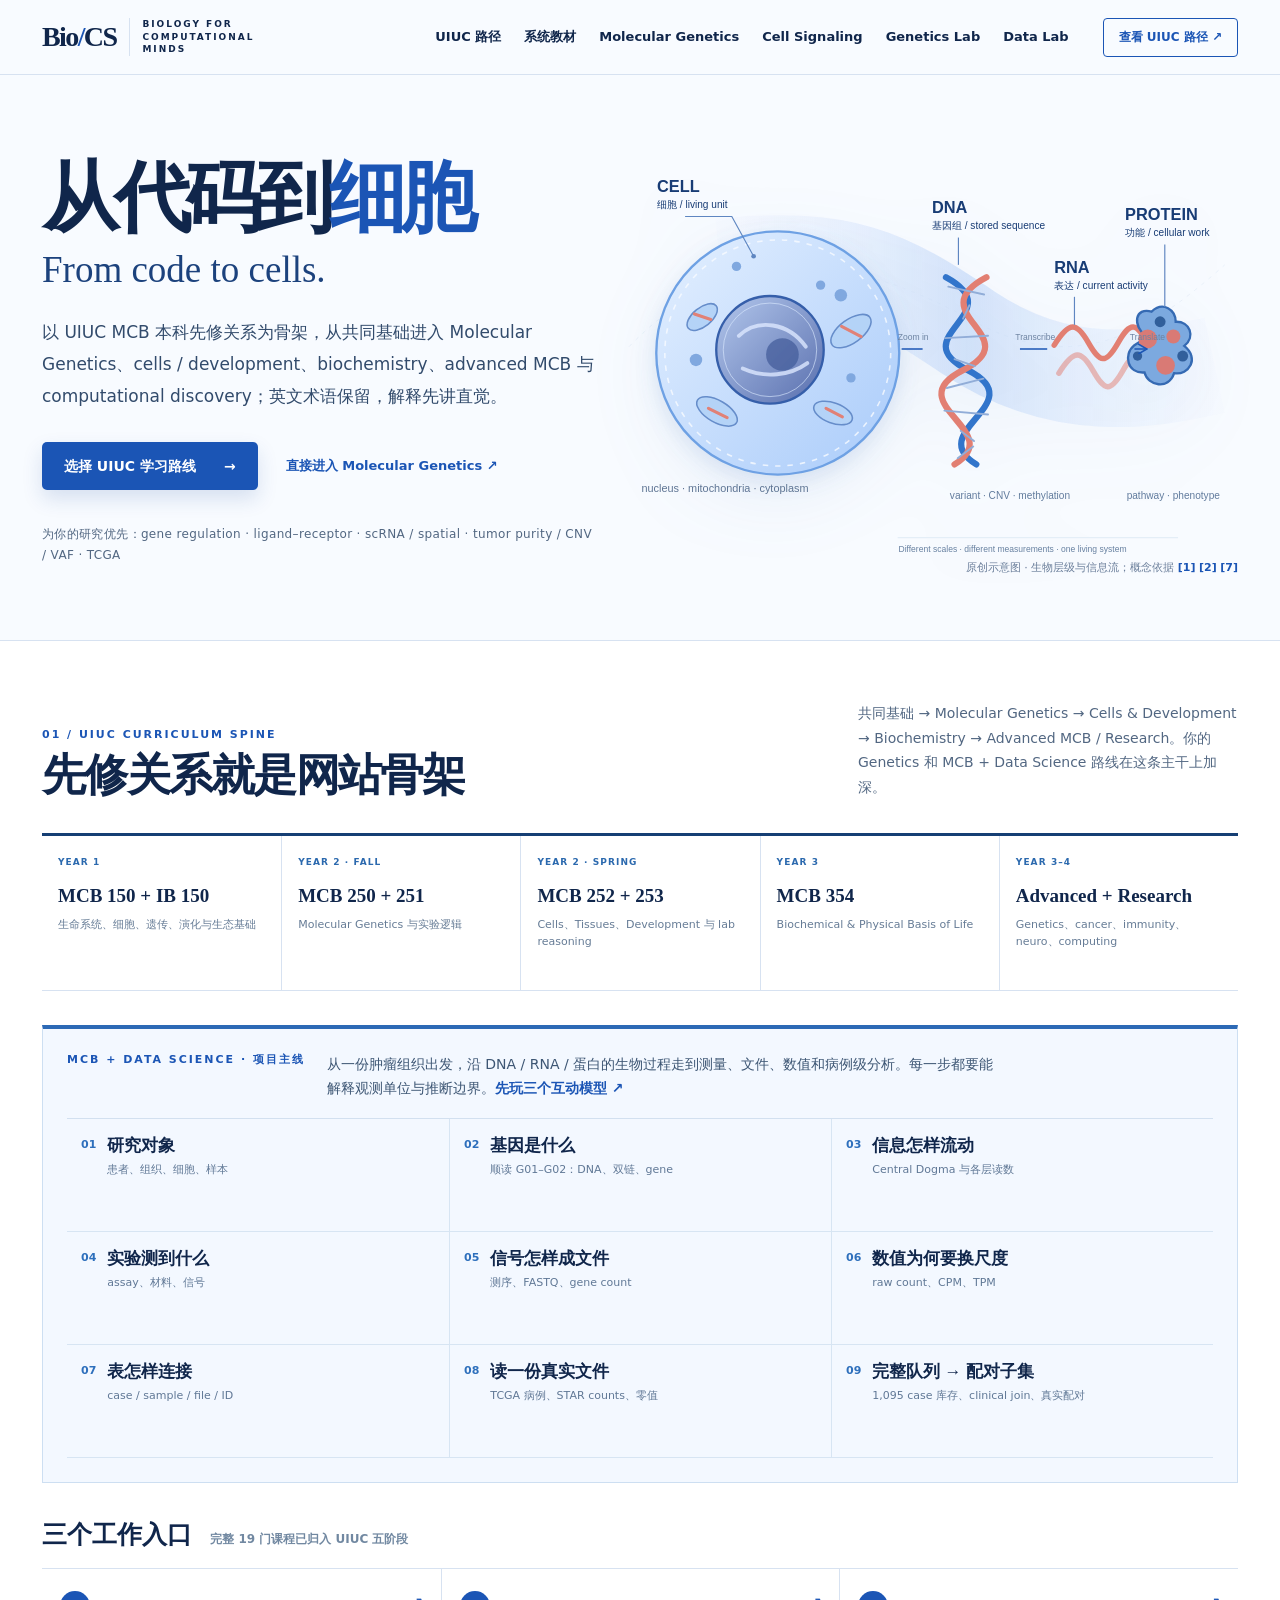
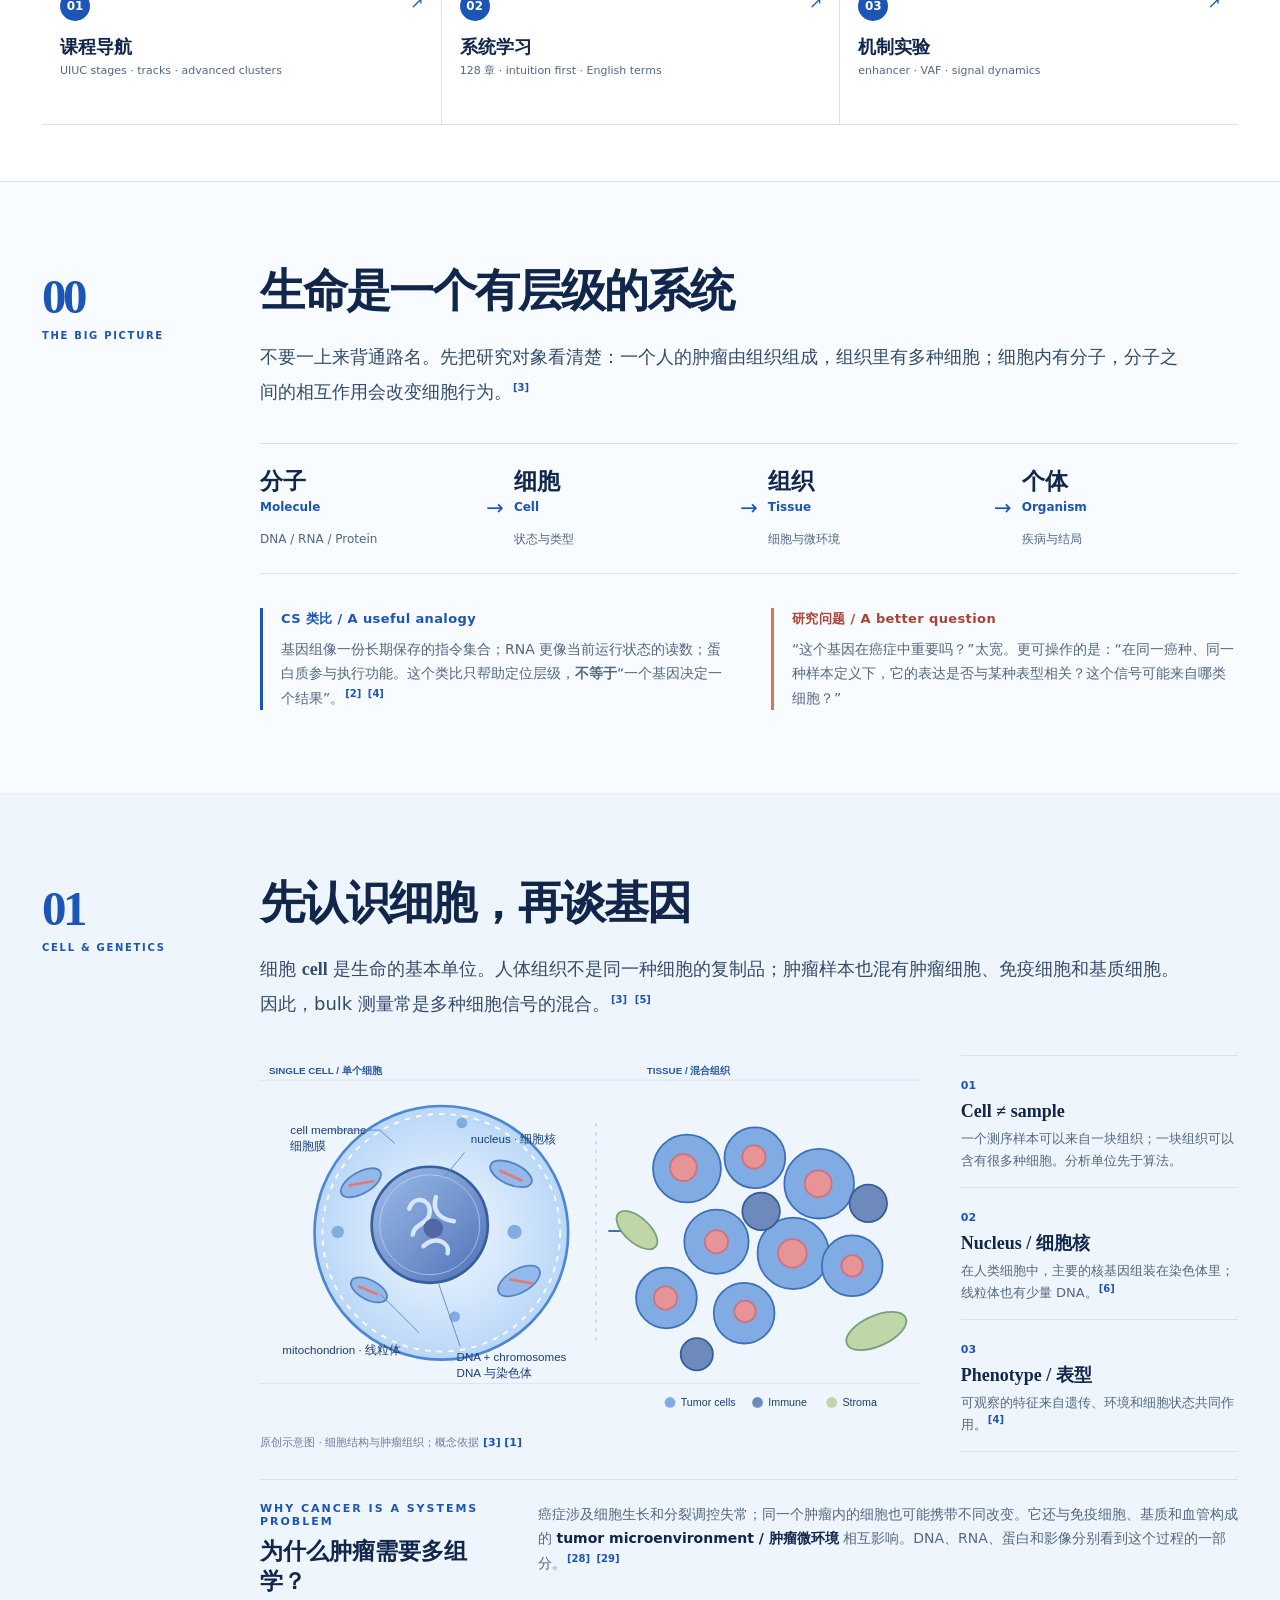
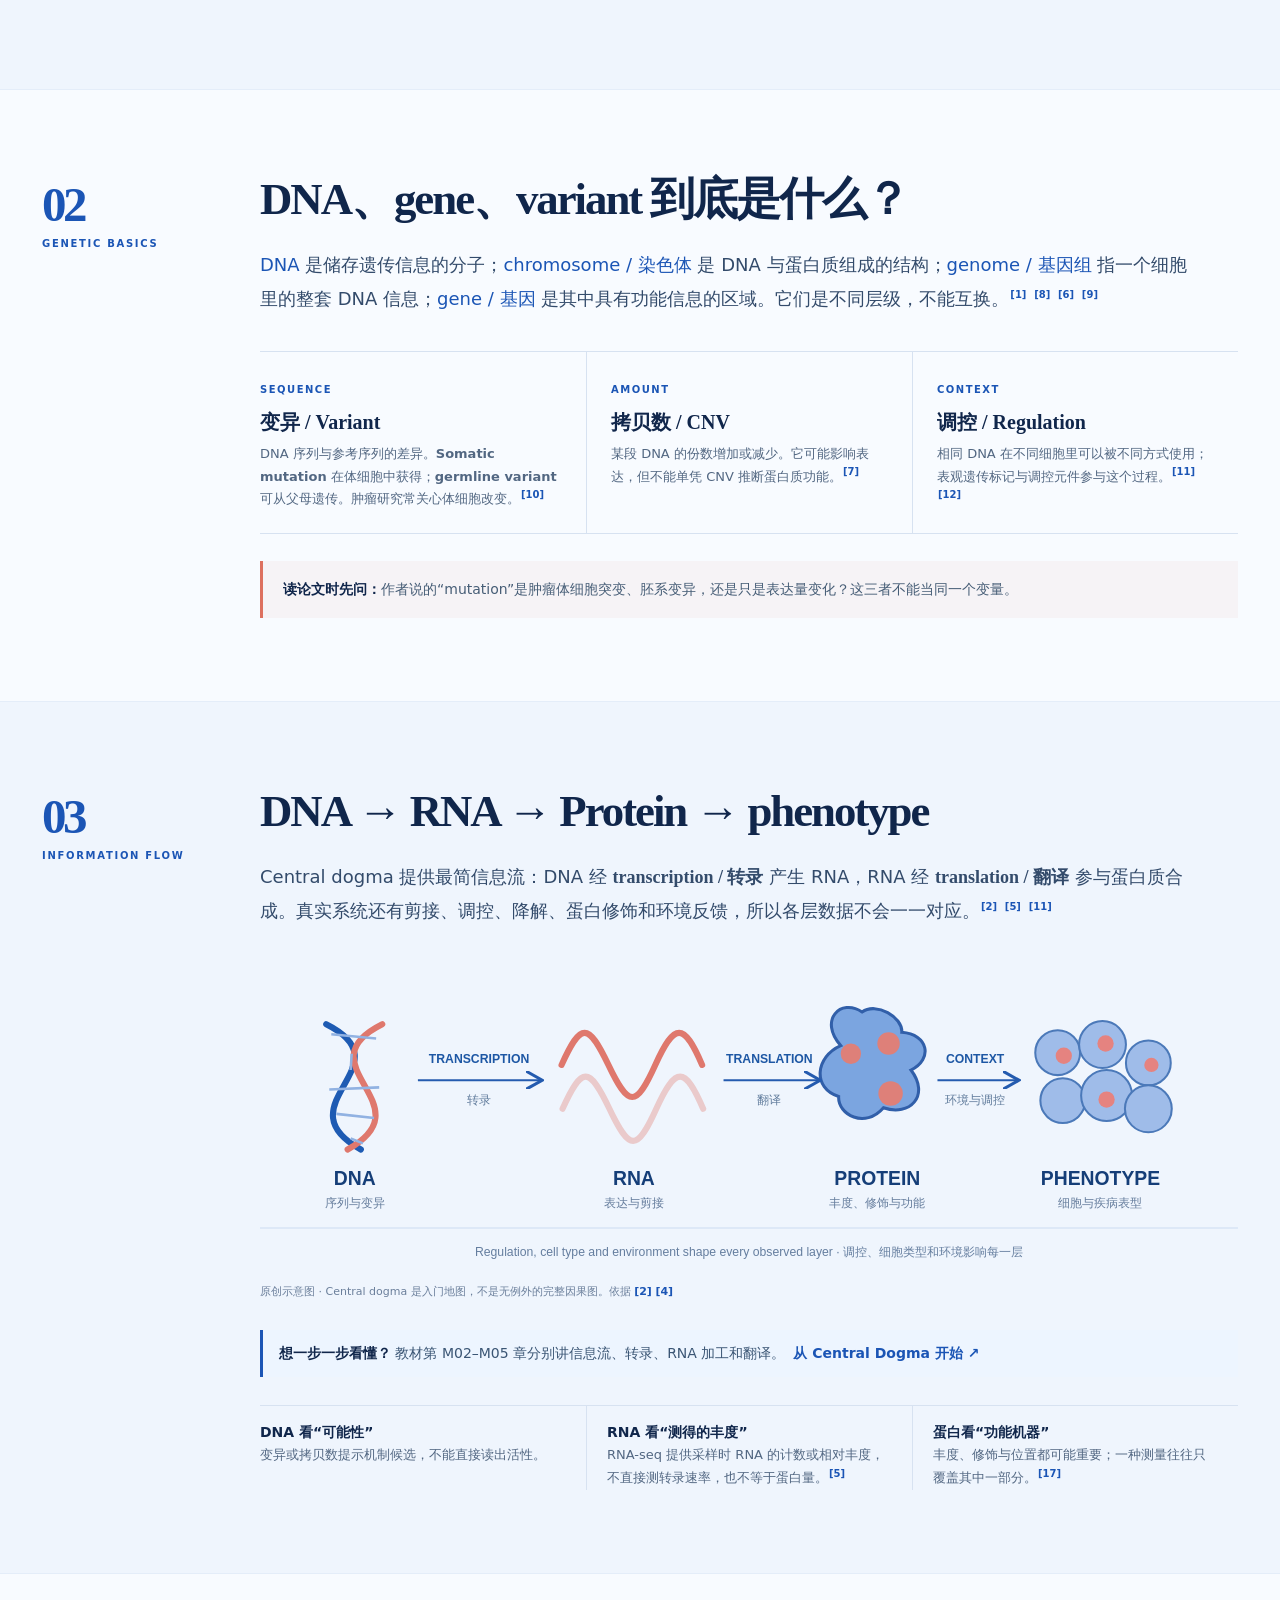
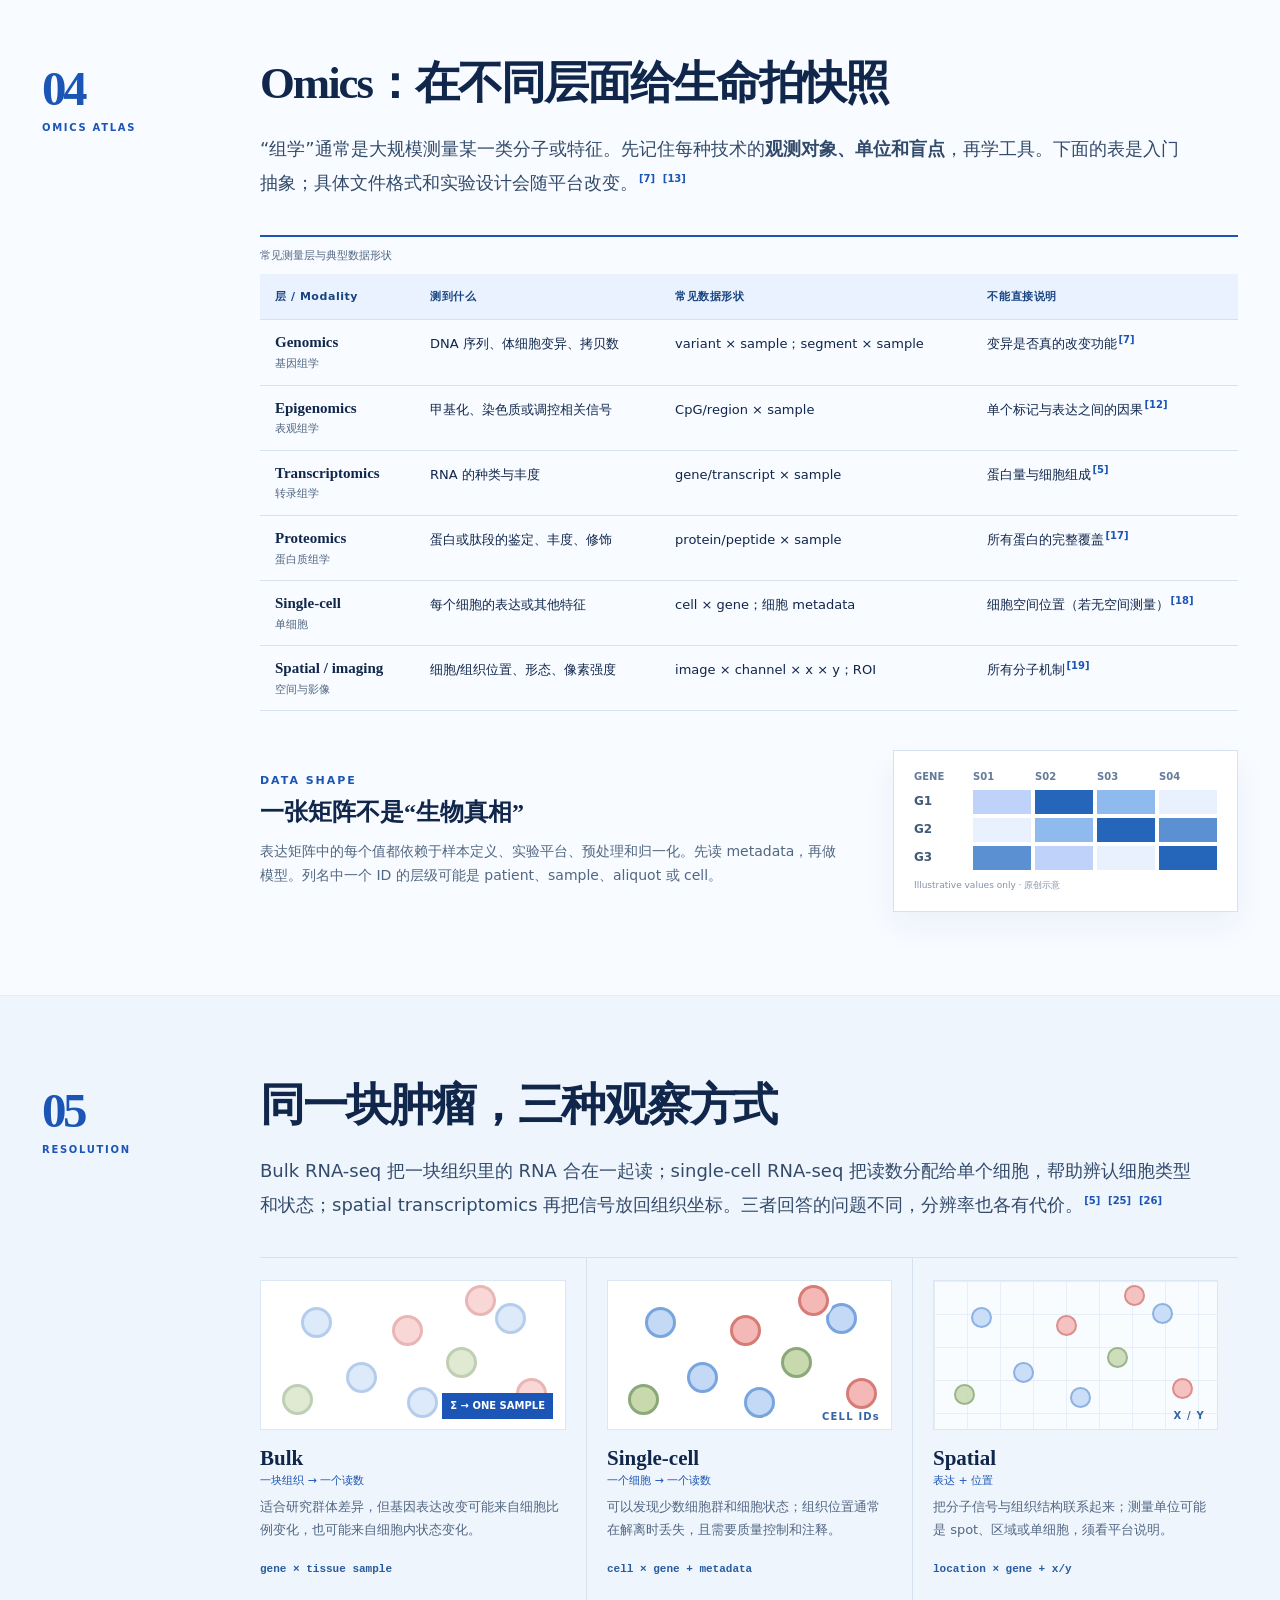
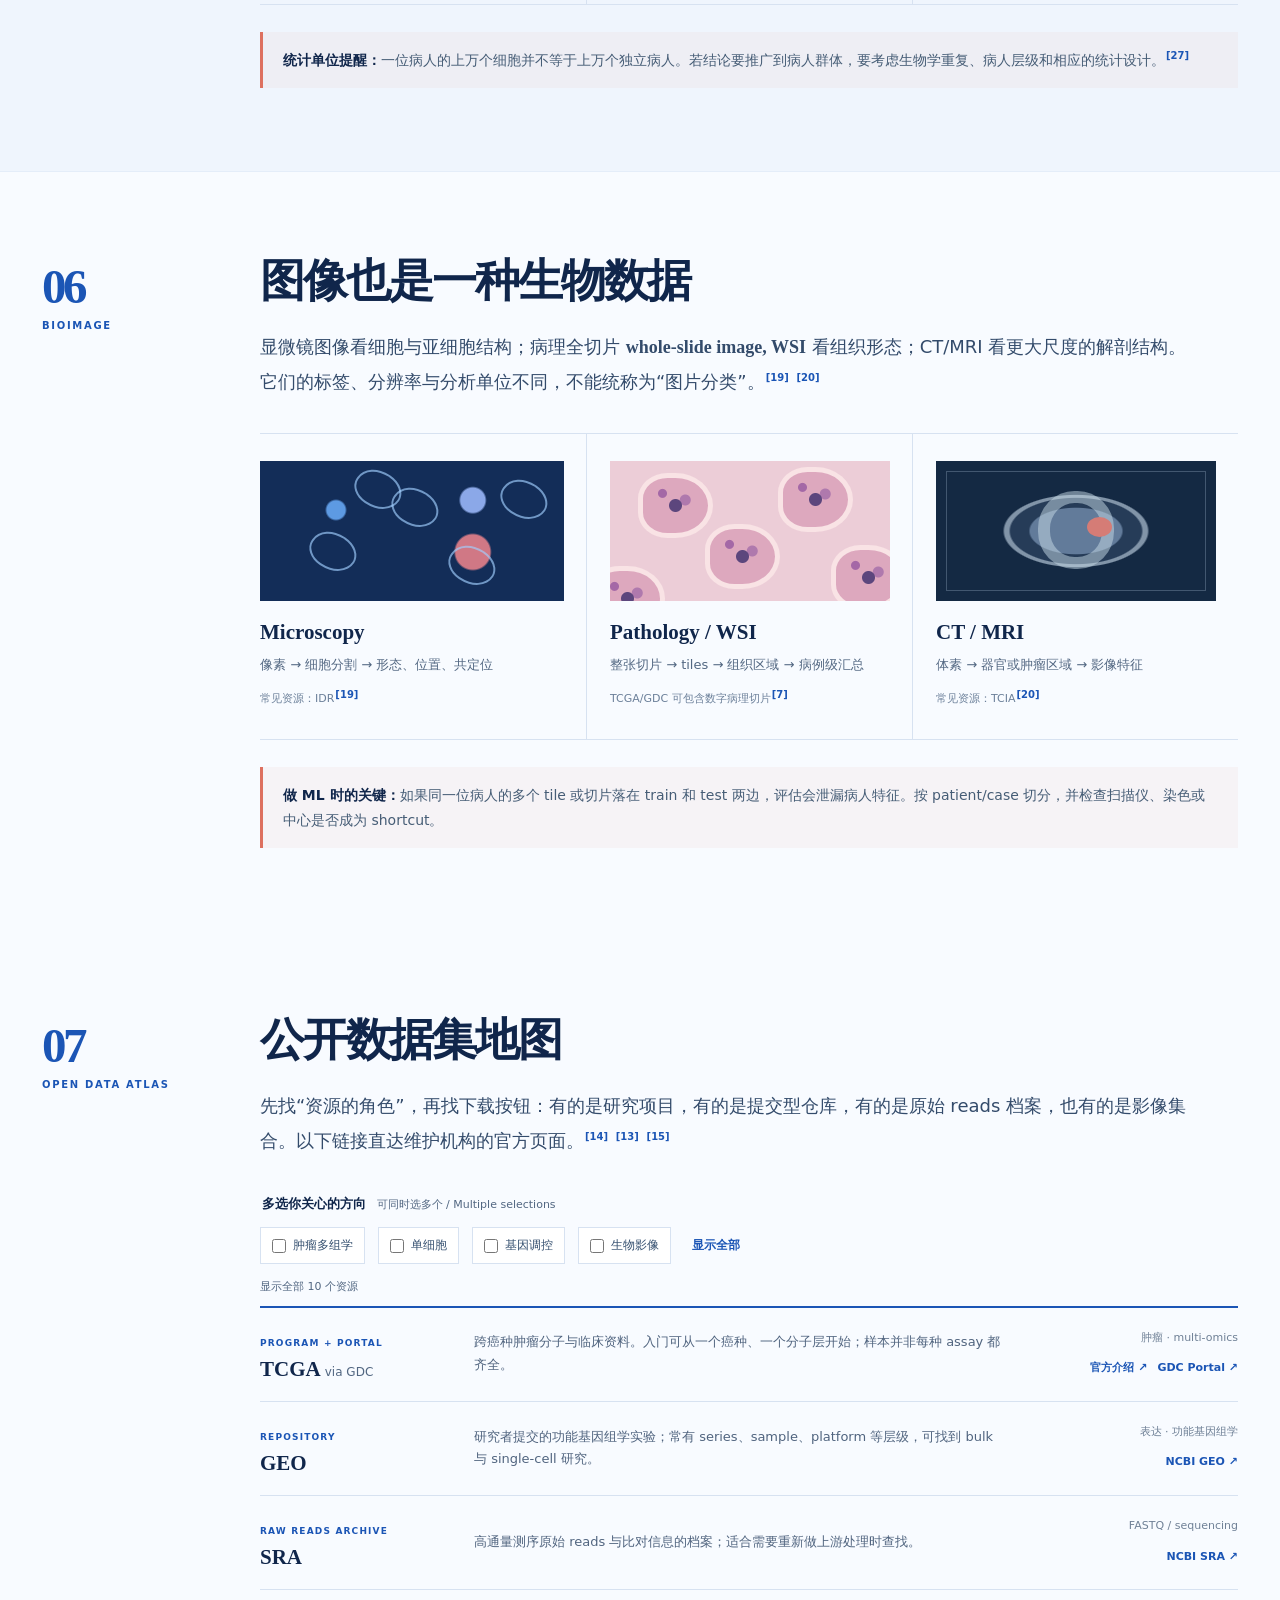
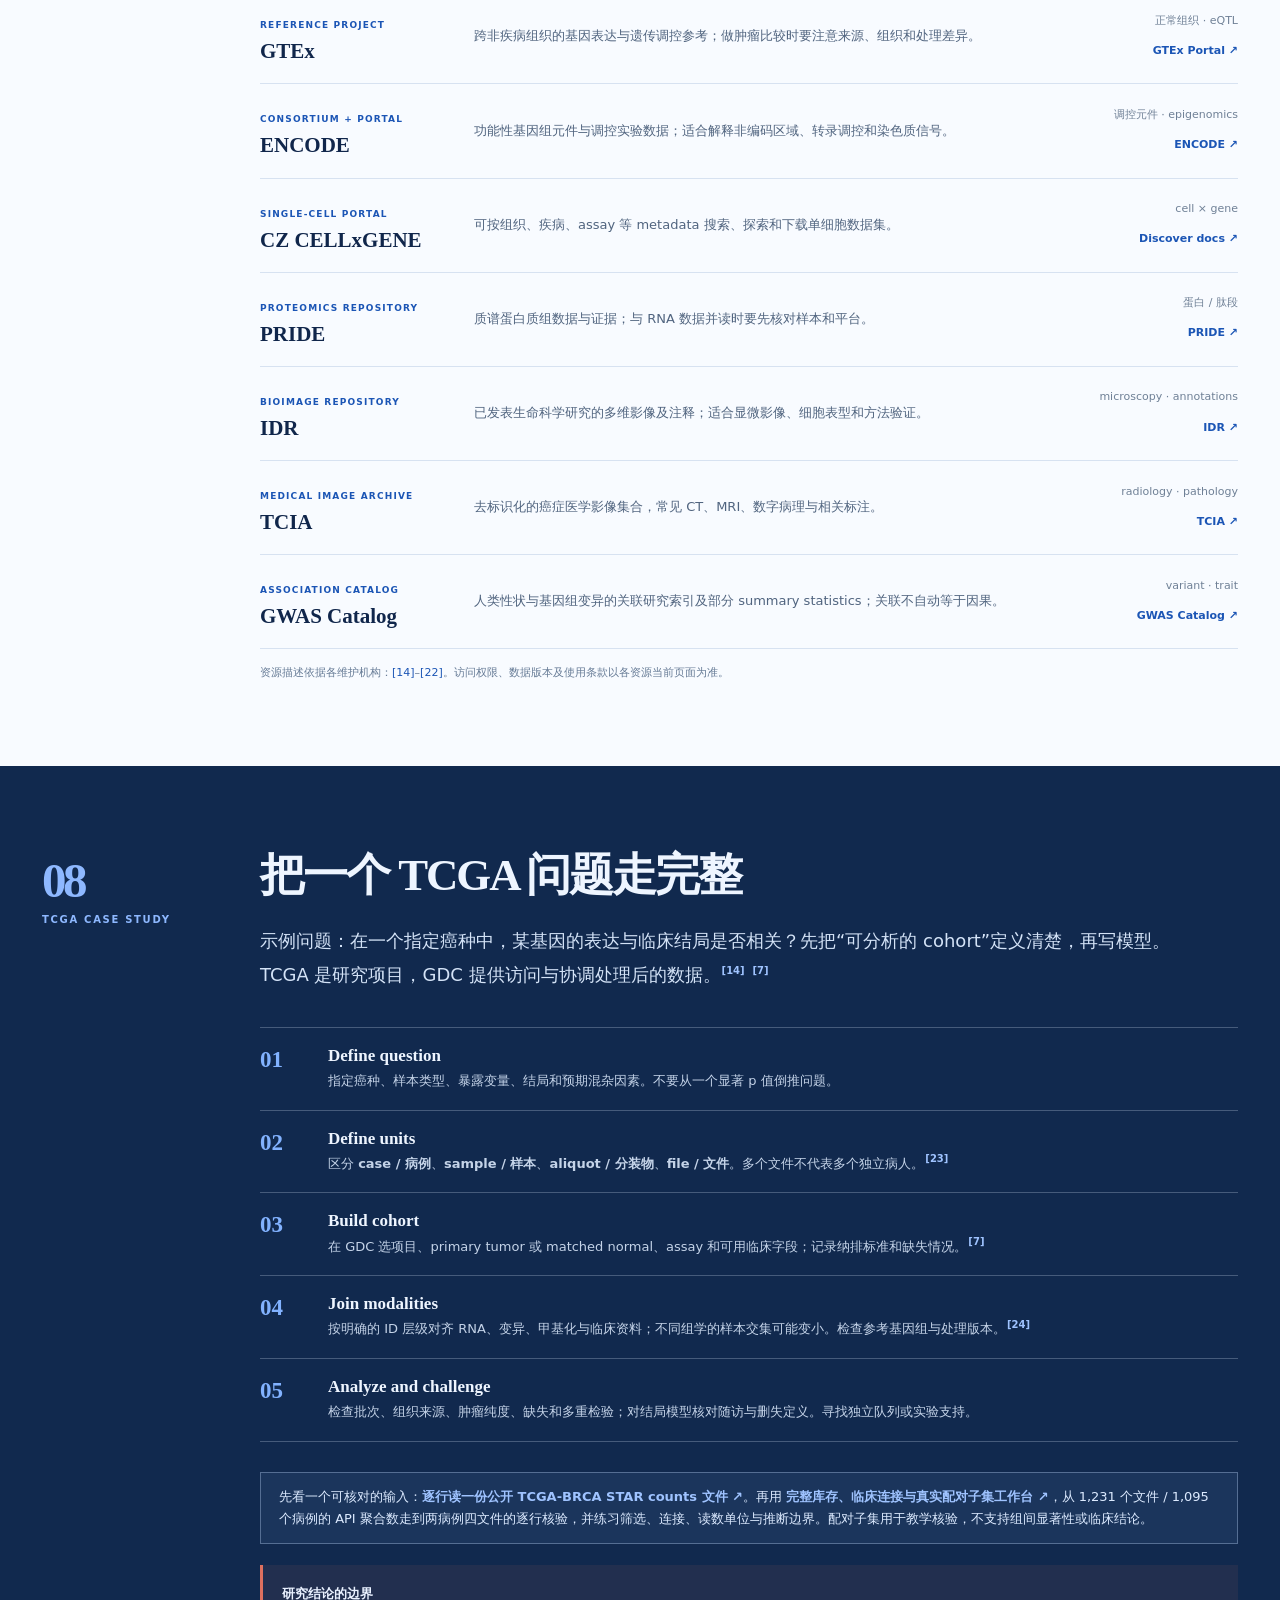
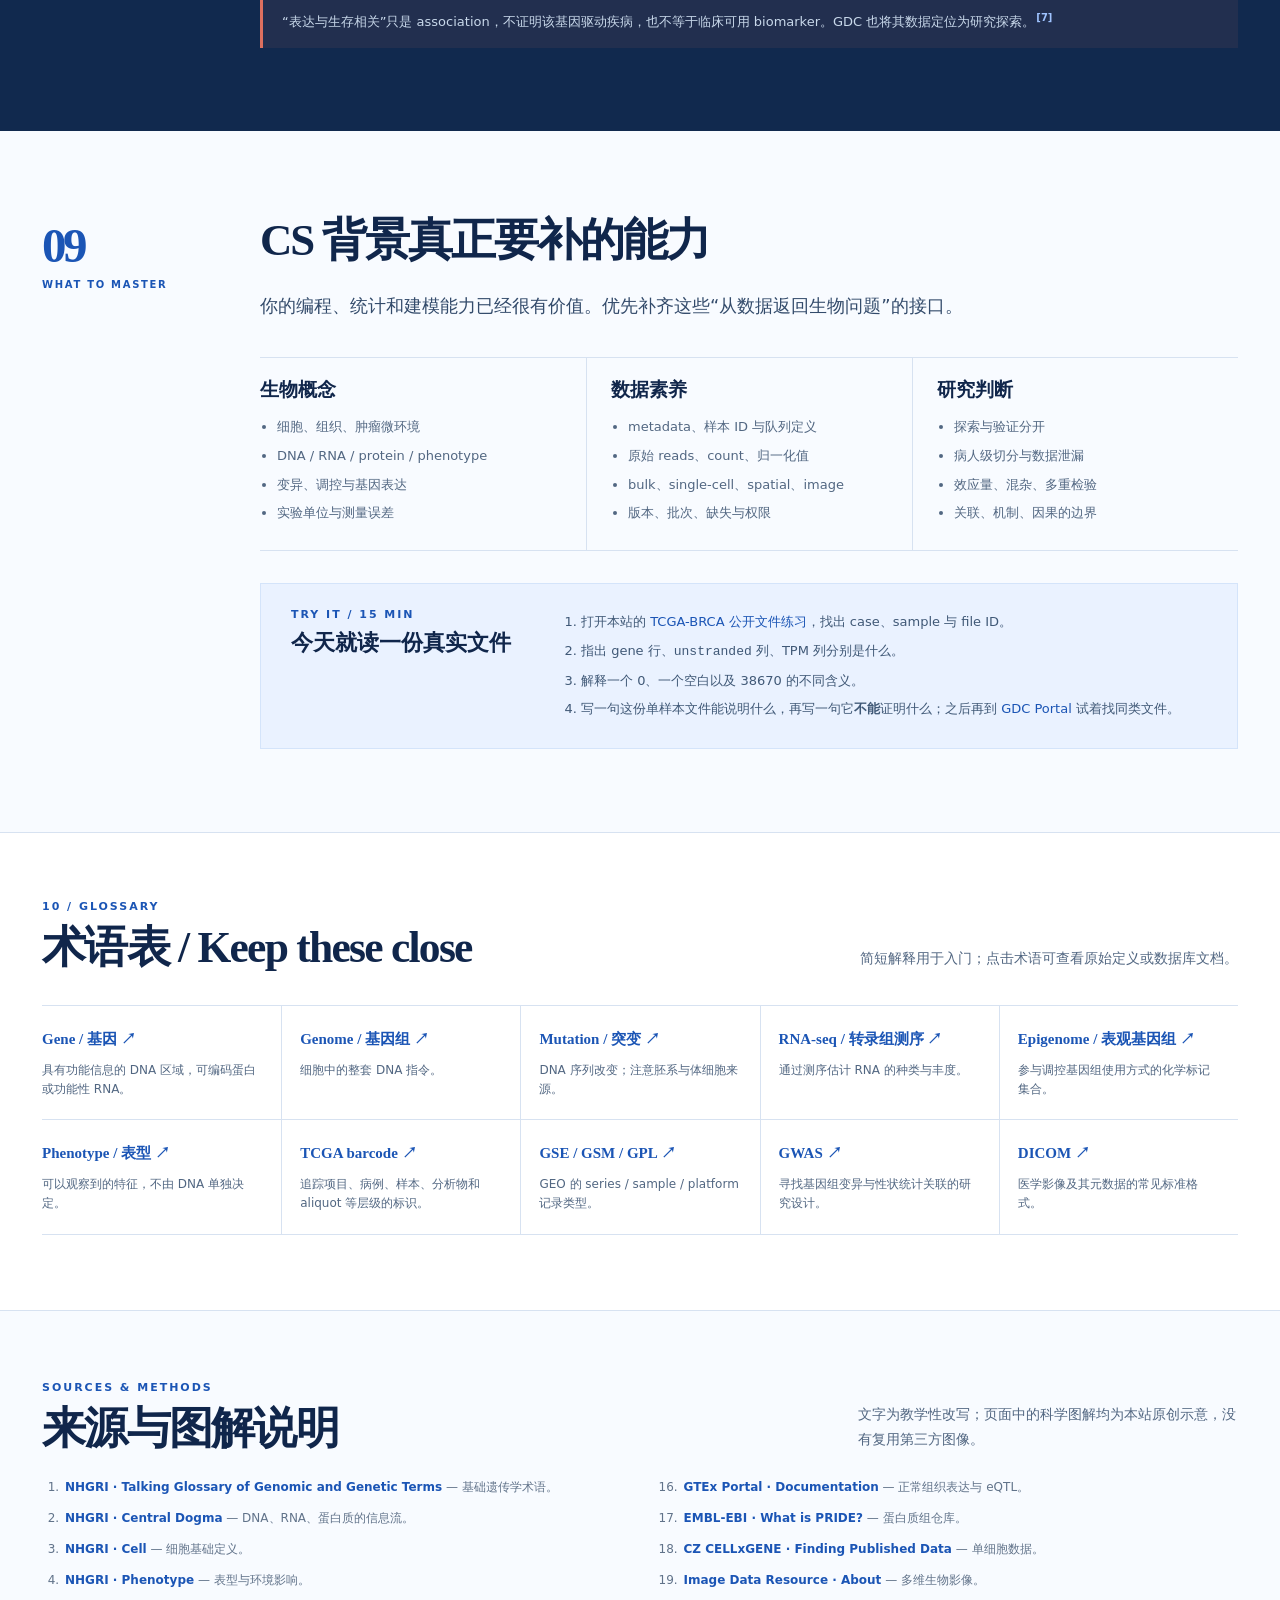
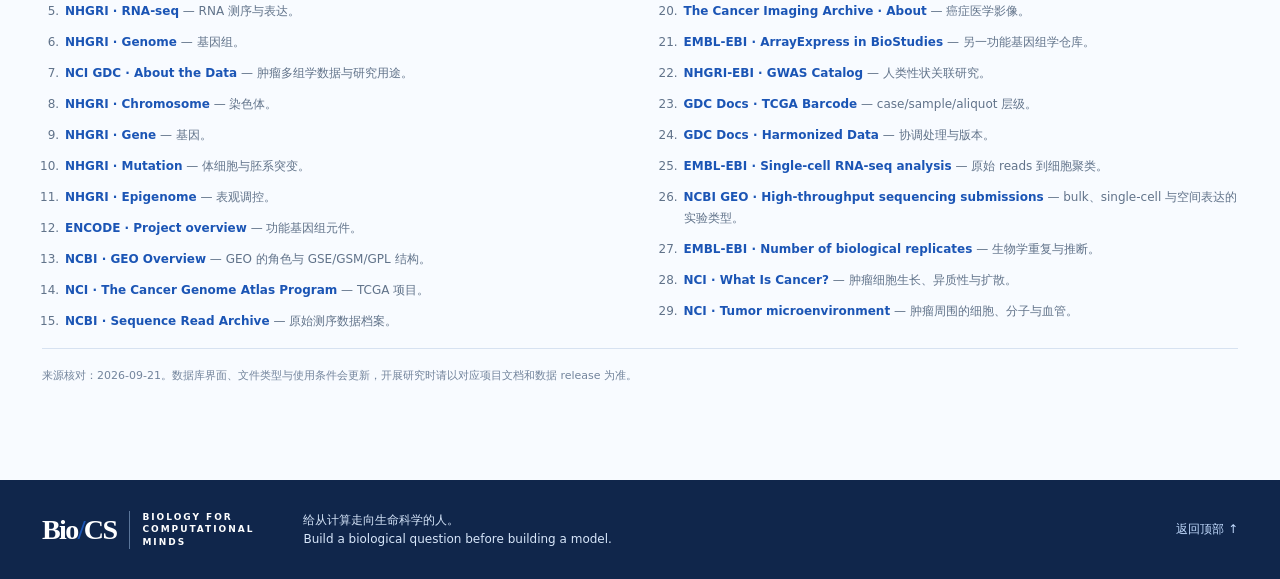
==== index.html @ 0db08fe6 "Rebuild biology curriculum around UIUC MCB" ====
<!doctype html>
<html lang="zh-CN">
<head>
  <meta charset="utf-8">
  <meta name="viewport" content="width=device-width, initial-scale=1">
  <meta name="description" content="按 UIUC MCB 本科先修结构组织的直觉生物学教材：19 门课程、128 章，以 Molecular Genetics、Cell Signaling 与计算项目证据链为主线。">
  <meta name="theme-color" content="#f8fbff">
  <title>Bio/CS · 从代码到细胞</title>
  <link rel="icon" href="assets/favicon.svg" type="image/svg+xml">
  <link rel="stylesheet" href="styles.css">
  <link rel="stylesheet" href="bio-motion.css">
  <script src="textbook-data.js" defer></script>
  <script src="bio-motion-biology.js" defer></script>
  <script src="bio-motion-data.js" defer></script>
  <script src="bio-motion.js" defer></script>
  <script src="script.js" defer></script>
</head>
<body>
  <a class="skip-link" href="#main">跳到正文</a>
  <header class="site-header">
    <div class="header-inner">
      <a class="brand" href="#top" aria-label="Bio/CS 首页"><span>Bio<span class="brand-slash">/</span>CS</span><small>BIOLOGY FOR COMPUTATIONAL MINDS</small></a>
      <button class="menu-toggle" type="button" aria-expanded="false" aria-controls="site-nav" aria-label="打开导航">☰</button>
      <nav class="site-nav" id="site-nav" aria-label="主导航">
        <a href="uiuc-path.html">UIUC 路径</a><a href="textbook.html">系统教材</a><a href="textbook.html#x01">Molecular Genetics</a><a href="textbook.html#l01">Cell Signaling</a><a href="genetics-lab.html">Genetics Lab</a><a href="data-lab.html">Data Lab</a>
      </nav>
      <a class="header-cta" href="uiuc-path.html">查看 UIUC 路径 <span aria-hidden="true">↗</span></a>
    </div>
  </header>

  <main id="main">
    <section class="hero page-shell" id="top" aria-labelledby="hero-title">
      <div class="hero-copy">
        <h1 id="hero-title">从代码到<span>细胞</span></h1>
        <p class="hero-en">From code to cells.</p>
        <p class="hero-lead">以 UIUC MCB 本科先修关系为骨架，从共同基础进入 Molecular Genetics、cells / development、biochemistry、advanced MCB 与 computational discovery；英文术语保留，解释先讲直觉。</p>
        <div class="hero-actions"><a class="button button-primary" href="uiuc-path.html">选择 UIUC 学习路线 <span aria-hidden="true">→</span></a><a class="text-link" href="textbook.html#x01">直接进入 Molecular Genetics ↗</a></div>
        <p class="hero-note">为你的研究优先：gene regulation · ligand–receptor · scRNA / spatial · tumor purity / CNV / VAF · TCGA</p>
      </div>
      <figure class="hero-figure">
        <img src="assets/life-map.svg" alt="原创示意图：细胞中的 DNA 经 RNA、蛋白质及环境共同影响表型；旁侧标出肿瘤多组学可观测的层次" width="800" height="540">
        <figcaption>原创示意图 · 生物层级与信息流；概念依据 <a href="#ref-nhgri">[1]</a> <a href="#ref-dogma">[2]</a> <a href="#ref-gdc">[7]</a></figcaption>
      </figure>
    </section>

    <section class="path-section" id="path" aria-labelledby="path-title">
      <div class="page-shell">
        <div class="section-heading"><div><span class="section-index">01 / UIUC CURRICULUM SPINE</span><h2 id="path-title">先修关系就是网站骨架</h2></div><p>共同基础 → Molecular Genetics → Cells & Development → Biochemistry → Advanced MCB / Research。你的 Genetics 和 MCB + Data Science 路线在这条主干上加深。</p></div>
        <ol class="uiuc-spine" aria-label="UIUC MCB 五阶段学习路径">
          <li><a href="uiuc-path.html#curriculum-map"><span>YEAR 1</span><b>MCB 150 + IB 150</b><small>生命系统、细胞、遗传、演化与生态基础</small></a></li>
          <li><a href="textbook.html#g01"><span>YEAR 2 · FALL</span><b>MCB 250 + 251</b><small>Molecular Genetics 与实验逻辑</small></a></li>
          <li><a href="textbook.html#c01"><span>YEAR 2 · SPRING</span><b>MCB 252 + 253</b><small>Cells、Tissues、Development 与 lab reasoning</small></a></li>
          <li><a href="textbook.html#b02"><span>YEAR 3</span><b>MCB 354</b><small>Biochemical & Physical Basis of Life</small></a></li>
          <li><a href="uiuc-path.html#advanced-title"><span>YEAR 3–4</span><b>Advanced + Research</b><small>Genetics、cancer、immunity、neuro、computing</small></a></li>
        </ol>
        <div class="data-route" aria-label="读懂数据的核心路线">
          <div class="data-route-intro"><span class="eyebrow">MCB + DATA SCIENCE · 项目主线</span><p>从一份肿瘤组织出发，沿 DNA / RNA / 蛋白的生物过程走到测量、文件、数值和病例级分析。每一步都要能解释观测单位与推断边界。<a href="foundations-lab.html">先玩三个互动模型 ↗</a></p></div>
          <ol>
            <li><a href="textbook.html#b01"><b>01</b><span><strong>研究对象</strong><small>患者、组织、细胞、样本</small></span></a></li>
            <li><a href="textbook.html#g01"><b>02</b><span><strong>基因是什么</strong><small>顺读 G01–G02：DNA、双链、gene</small></span></a></li>
            <li><a href="textbook.html#m02"><b>03</b><span><strong>信息怎样流动</strong><small>Central Dogma 与各层读数</small></span></a></li>
            <li><a href="textbook.html#d01"><b>04</b><span><strong>实验测到什么</strong><small>assay、材料、信号</small></span></a></li>
            <li><a href="textbook.html#q01"><b>05</b><span><strong>信号怎样成文件</strong><small>测序、FASTQ、gene count</small></span></a></li>
            <li><a href="textbook.html#q05"><b>06</b><span><strong>数值为何要换尺度</strong><small>raw count、CPM、TPM</small></span></a></li>
            <li><a href="textbook.html#k01"><b>07</b><span><strong>表怎样连接</strong><small>case / sample / file / ID</small></span></a></li>
            <li><a href="real-data-walkthrough.html"><b>08</b><span><strong>读一份真实文件</strong><small>TCGA 病例、STAR counts、零值</small></span></a></li>
            <li><a href="real-cohort-lab.html"><b>09</b><span><strong>完整队列 → 配对子集</strong><small>1,095 case 库存、clinical join、真实配对</small></span></a></li>
          </ol>
        </div>
        <h3 class="path-catalogue-title">三个工作入口 <small>完整 19 门课程已归入 UIUC 五阶段</small></h3>
        <ol class="path-list">
          <li><a href="uiuc-path.html"><span class="path-num">01</span><span><strong>课程导航</strong><small>UIUC stages · tracks · advanced clusters</small></span><span aria-hidden="true">↗</span></a></li>
          <li><a href="textbook.html#x01"><span class="path-num">02</span><span><strong>系统学习</strong><small>128 章 · intuition first · English terms</small></span><span aria-hidden="true">↗</span></a></li>
          <li><a href="genetics-lab.html"><span class="path-num">03</span><span><strong>机制实验</strong><small>enhancer · VAF · signal dynamics</small></span><span aria-hidden="true">↗</span></a></li>
        </ol>
      </div>
    </section>

    <section class="chapter page-shell" id="start" aria-labelledby="start-title">
      <div class="chapter-rail"><span>00</span><span>THE BIG PICTURE</span></div>
      <div class="chapter-main">
        <h2 id="start-title">生命是一个有层级的系统</h2>
        <p class="chapter-intro">不要一上来背通路名。先把研究对象看清楚：一个人的肿瘤由组织组成，组织里有多种细胞；细胞内有分子，分子之间的相互作用会改变细胞行为。<a class="cite" href="#ref-cell">[3]</a></p>
        <div class="scale-line" role="img" aria-label="层级示意：分子到细胞到组织到个体，箭头表示不同分析尺度">
          <div><b>分子</b><small>Molecule</small><em>DNA / RNA / Protein</em></div><span aria-hidden="true">→</span><div><b>细胞</b><small>Cell</small><em>状态与类型</em></div><span aria-hidden="true">→</span><div><b>组织</b><small>Tissue</small><em>细胞与微环境</em></div><span aria-hidden="true">→</span><div><b>个体</b><small>Organism</small><em>疾病与结局</em></div>
        </div>
        <div class="insight-grid">
          <div><h3>CS 类比 / A useful analogy</h3><p>基因组像一份长期保存的指令集合；RNA 更像当前运行状态的读数；蛋白质参与执行功能。这个类比只帮助定位层级，<strong>不等于</strong>“一个基因决定一个结果”。<a class="cite" href="#ref-dogma">[2]</a> <a class="cite" href="#ref-phenotype">[4]</a></p></div>
          <div><h3>研究问题 / A better question</h3><p>“这个基因在癌症中重要吗？”太宽。更可操作的是：“在同一癌种、同一种样本定义下，它的表达是否与某种表型相关？这个信号可能来自哪类细胞？”</p></div>
        </div>
      </div>
    </section>

    <section class="chapter chapter-tint" id="life" aria-labelledby="life-title">
      <div class="page-shell chapter-wrap"><div class="chapter-rail"><span>01</span><span>CELL & GENETICS</span></div><div class="chapter-main">
        <h2 id="life-title">先认识细胞，再谈基因</h2>
        <p class="chapter-intro">细胞 <em>cell</em> 是生命的基本单位。人体组织不是同一种细胞的复制品；肿瘤样本也混有肿瘤细胞、免疫细胞和基质细胞。因此，bulk 测量常是多种细胞信号的混合。<a class="cite" href="#ref-cell">[3]</a> <a class="cite" href="#ref-rnaseq">[5]</a></p>
        <div class="cell-layout"><figure><img src="assets/cell-layers.svg" alt="原创细胞示意图：细胞膜、细胞质、细胞核、染色体、DNA，以及肿瘤组织中不同细胞的混合" width="740" height="420"><figcaption>原创示意图 · 细胞结构与肿瘤组织；概念依据 <a href="#ref-cell">[3]</a> <a href="#ref-nhgri">[1]</a></figcaption></figure><div class="mini-lessons"><div><span>01</span><h3>Cell ≠ sample</h3><p>一个测序样本可以来自一块组织；一块组织可以含有很多种细胞。分析单位先于算法。</p></div><div><span>02</span><h3>Nucleus / 细胞核</h3><p>在人类细胞中，主要的核基因组装在染色体里；线粒体也有少量 DNA。<a class="cite" href="#ref-genome">[6]</a></p></div><div><span>03</span><h3>Phenotype / 表型</h3><p>可观察的特征来自遗传、环境和细胞状态共同作用。<a class="cite" href="#ref-phenotype">[4]</a></p></div></div></div>
        <div class="cancer-context"><div><span class="eyebrow">WHY CANCER IS A SYSTEMS PROBLEM</span><h3>为什么肿瘤需要多组学？</h3></div><p>癌症涉及细胞生长和分裂调控失常；同一个肿瘤内的细胞也可能携带不同改变。它还与免疫细胞、基质和血管构成的 <em>tumor microenvironment / 肿瘤微环境</em> 相互影响。DNA、RNA、蛋白和影像分别看到这个过程的一部分。<a class="cite" href="#ref-cancer">[28]</a> <a class="cite" href="#ref-tme">[29]</a></p></div>
      </div></div>
    </section>

    <section class="chapter page-shell" id="genetics" aria-labelledby="genetics-title"><div class="chapter-rail"><span>02</span><span>GENETIC BASICS</span></div><div class="chapter-main">
      <h2 id="genetics-title">DNA、gene、variant 到底是什么？</h2>
      <p class="chapter-intro"><a href="#ref-nhgri">DNA</a> 是储存遗传信息的分子；<a href="#ref-chromosome">chromosome / 染色体</a> 是 DNA 与蛋白质组成的结构；<a href="#ref-genome">genome / 基因组</a> 指一个细胞里的整套 DNA 信息；<a href="#ref-gene">gene / 基因</a> 是其中具有功能信息的区域。它们是不同层级，不能互换。<a class="cite" href="#ref-nhgri">[1]</a> <a class="cite" href="#ref-chromosome">[8]</a> <a class="cite" href="#ref-genome">[6]</a> <a class="cite" href="#ref-gene">[9]</a></p>
      <div class="definition-row"><div><span>SEQUENCE</span><h3>变异 / Variant</h3><p>DNA 序列与参考序列的差异。<strong>Somatic mutation</strong> 在体细胞中获得；<strong>germline variant</strong> 可从父母遗传。肿瘤研究常关心体细胞改变。<a class="cite" href="#ref-mutation">[10]</a></p></div><div><span>AMOUNT</span><h3>拷贝数 / CNV</h3><p>某段 DNA 的份数增加或减少。它可能影响表达，但不能单凭 CNV 推断蛋白质功能。<a class="cite" href="#ref-gdc">[7]</a></p></div><div><span>CONTEXT</span><h3>调控 / Regulation</h3><p>相同 DNA 在不同细胞里可以被不同方式使用；表观遗传标记与调控元件参与这个过程。<a class="cite" href="#ref-epigenome">[11]</a> <a class="cite" href="#ref-encode">[12]</a></p></div></div>
      <aside class="plain-note"><b>读论文时先问：</b>作者说的“mutation”是肿瘤体细胞突变、胚系变异，还是只是表达量变化？这三者不能当同一个变量。</aside>
    </div></section>

    <section class="chapter chapter-tint" id="flow" aria-labelledby="flow-title"><div class="page-shell chapter-wrap"><div class="chapter-rail"><span>03</span><span>INFORMATION FLOW</span></div><div class="chapter-main">
      <h2 id="flow-title">DNA → RNA → Protein → phenotype</h2>
      <p class="chapter-intro">Central dogma 提供最简信息流：DNA 经 <em>transcription / 转录</em> 产生 RNA，RNA 经 <em>translation / 翻译</em> 参与蛋白质合成。真实系统还有剪接、调控、降解、蛋白修饰和环境反馈，所以各层数据不会一一对应。<a class="cite" href="#ref-dogma">[2]</a> <a class="cite" href="#ref-rnaseq">[5]</a> <a class="cite" href="#ref-epigenome">[11]</a></p>
      <figure class="flow-figure"><img src="assets/central-dogma.svg" alt="原创信息流示意图：DNA 通过转录到 RNA，通过翻译到蛋白质，再在细胞环境中影响表型；调控影响每一步" width="960" height="310"><figcaption>原创示意图 · Central dogma 是入门地图，不是无例外的完整因果图。依据 <a href="#ref-dogma">[2]</a> <a href="#ref-phenotype">[4]</a></figcaption></figure>
      <p class="course-deep-link"><b>想一步一步看懂？</b> 教材第 M02–M05 章分别讲信息流、转录、RNA 加工和翻译。<a href="textbook.html#m02">从 Central Dogma 开始 ↗</a></p>
      <div class="three-notes"><p><b>DNA 看“可能性”</b><br>变异或拷贝数提示机制候选，不能直接读出活性。</p><p><b>RNA 看“测得的丰度”</b><br>RNA-seq 提供采样时 RNA 的计数或相对丰度，不直接测转录速率，也不等于蛋白量。<a class="cite" href="#ref-rnaseq">[5]</a></p><p><b>蛋白看“功能机器”</b><br>丰度、修饰与位置都可能重要；一种测量往往只覆盖其中一部分。<a class="cite" href="#ref-pride">[17]</a></p></div>
    </div></div></section>

    <section class="chapter page-shell" id="omics" aria-labelledby="omics-title"><div class="chapter-rail"><span>04</span><span>OMICS ATLAS</span></div><div class="chapter-main">
      <h2 id="omics-title">Omics：在不同层面给生命拍快照</h2>
      <p class="chapter-intro">“组学”通常是大规模测量某一类分子或特征。先记住每种技术的<strong>观测对象、单位和盲点</strong>，再学工具。下面的表是入门抽象；具体文件格式和实验设计会随平台改变。<a class="cite" href="#ref-gdc">[7]</a> <a class="cite" href="#ref-geo">[13]</a></p>
      <div class="table-scroll"><table class="omics-table"><caption>常见测量层与典型数据形状</caption><thead><tr><th scope="col">层 / Modality</th><th scope="col">测到什么</th><th scope="col">常见数据形状</th><th scope="col">不能直接说明</th></tr></thead><tbody>
        <tr><th scope="row">Genomics <small>基因组学</small></th><td>DNA 序列、体细胞变异、拷贝数</td><td>variant × sample；segment × sample</td><td>变异是否真的改变功能<a class="cite" href="#ref-gdc">[7]</a></td></tr>
        <tr><th scope="row">Epigenomics <small>表观组学</small></th><td>甲基化、染色质或调控相关信号</td><td>CpG/region × sample</td><td>单个标记与表达之间的因果<a class="cite" href="#ref-encode">[12]</a></td></tr>
        <tr><th scope="row">Transcriptomics <small>转录组学</small></th><td>RNA 的种类与丰度</td><td>gene/transcript × sample</td><td>蛋白量与细胞组成<a class="cite" href="#ref-rnaseq">[5]</a></td></tr>
        <tr><th scope="row">Proteomics <small>蛋白质组学</small></th><td>蛋白或肽段的鉴定、丰度、修饰</td><td>protein/peptide × sample</td><td>所有蛋白的完整覆盖<a class="cite" href="#ref-pride">[17]</a></td></tr>
        <tr><th scope="row">Single-cell <small>单细胞</small></th><td>每个细胞的表达或其他特征</td><td>cell × gene；细胞 metadata</td><td>细胞空间位置（若无空间测量）<a class="cite" href="#ref-cellxgene">[18]</a></td></tr>
        <tr><th scope="row">Spatial / imaging <small>空间与影像</small></th><td>细胞/组织位置、形态、像素强度</td><td>image × channel × x × y；ROI</td><td>所有分子机制<a class="cite" href="#ref-idr">[19]</a></td></tr>
      </tbody></table></div>
      <div class="matrix-demo"><div><span class="eyebrow">DATA SHAPE</span><h3>一张矩阵不是“生物真相”</h3><p>表达矩阵中的每个值都依赖于样本定义、实验平台、预处理和归一化。先读 metadata，再做模型。列名中一个 ID 的层级可能是 patient、sample、aliquot 或 cell。</p></div><div class="matrix-art" aria-label="示例表达矩阵，行是基因，列是样本，颜色深浅表示示意值"><div class="matrix-labels"><span>GENE</span><span>S01</span><span>S02</span><span>S03</span><span>S04</span></div><div class="matrix-row"><b>G1</b><i class="v2"></i><i class="v5"></i><i class="v3"></i><i class="v1"></i></div><div class="matrix-row"><b>G2</b><i class="v1"></i><i class="v3"></i><i class="v5"></i><i class="v4"></i></div><div class="matrix-row"><b>G3</b><i class="v4"></i><i class="v2"></i><i class="v1"></i><i class="v5"></i></div><small>Illustrative values only · 原创示意</small></div></div>
    </div></section>

    <section class="chapter chapter-tint" id="resolution" aria-labelledby="resolution-title"><div class="page-shell chapter-wrap"><div class="chapter-rail"><span>05</span><span>RESOLUTION</span></div><div class="chapter-main">
      <h2 id="resolution-title">同一块肿瘤，三种观察方式</h2>
      <p class="chapter-intro">Bulk RNA-seq 把一块组织里的 RNA 合在一起读；single-cell RNA-seq 把读数分配给单个细胞，帮助辨认细胞类型和状态；spatial transcriptomics 再把信号放回组织坐标。三者回答的问题不同，分辨率也各有代价。<a class="cite" href="#ref-rnaseq">[5]</a> <a class="cite" href="#ref-sc-course">[25]</a> <a class="cite" href="#ref-geo-seq">[26]</a></p>
      <div class="resolution-grid"><div><div class="resolution-art bulk-art" aria-hidden="true"><span></span><span></span><span></span><span></span><span></span><span></span><span></span><span></span><span></span></div><h3>Bulk <small>一块组织 → 一个读数</small></h3><p>适合研究群体差异，但基因表达改变可能来自细胞比例变化，也可能来自细胞内状态变化。</p><code>gene × tissue sample</code></div><div><div class="resolution-art single-art" aria-hidden="true"><span></span><span></span><span></span><span></span><span></span><span></span><span></span><span></span><span></span></div><h3>Single-cell <small>一个细胞 → 一个读数</small></h3><p>可以发现少数细胞群和细胞状态；组织位置通常在解离时丢失，且需要质量控制和注释。</p><code>cell × gene + metadata</code></div><div><div class="resolution-art spatial-art" aria-hidden="true"><span></span><span></span><span></span><span></span><span></span><span></span><span></span><span></span><span></span></div><h3>Spatial <small>表达 + 位置</small></h3><p>把分子信号与组织结构联系起来；测量单位可能是 spot、区域或单细胞，须看平台说明。</p><code>location × gene + x/y</code></div></div>
      <aside class="plain-note"><b>统计单位提醒：</b>一位病人的上万个细胞并不等于上万个独立病人。若结论要推广到病人群体，要考虑生物学重复、病人层级和相应的统计设计。<a class="cite" href="#ref-replicates">[27]</a></aside>
    </div></div></section>

    <section class="chapter page-shell" id="images" aria-labelledby="images-title"><div class="chapter-rail"><span>06</span><span>BIOIMAGE</span></div><div class="chapter-main">
      <h2 id="images-title">图像也是一种生物数据</h2>
      <p class="chapter-intro">显微镜图像看细胞与亚细胞结构；病理全切片 <em>whole-slide image, WSI</em> 看组织形态；CT/MRI 看更大尺度的解剖结构。它们的标签、分辨率与分析单位不同，不能统称为“图片分类”。<a class="cite" href="#ref-idr">[19]</a> <a class="cite" href="#ref-tcia">[20]</a></p>
      <div class="image-stages"><div><span class="image-glyph microscopy" aria-hidden="true"><i></i><i></i><i></i><i></i><i></i></span><h3>Microscopy</h3><p>像素 → 细胞分割 → 形态、位置、共定位</p><small>常见资源：IDR<a class="cite" href="#ref-idr">[19]</a></small></div><div><span class="image-glyph pathology" aria-hidden="true"><i></i><i></i><i></i><i></i><i></i></span><h3>Pathology / WSI</h3><p>整张切片 → tiles → 组织区域 → 病例级汇总</p><small>TCGA/GDC 可包含数字病理切片<a class="cite" href="#ref-gdc">[7]</a></small></div><div><span class="image-glyph radiology" aria-hidden="true"><i></i><i></i><i></i></span><h3>CT / MRI</h3><p>体素 → 器官或肿瘤区域 → 影像特征</p><small>常见资源：TCIA<a class="cite" href="#ref-tcia">[20]</a></small></div></div>
      <aside class="plain-note"><b>做 ML 时的关键：</b>如果同一位病人的多个 tile 或切片落在 train 和 test 两边，评估会泄漏病人特征。按 patient/case 切分，并检查扫描仪、染色或中心是否成为 shortcut。</aside>
    </div></section>

    <section class="chapter page-shell" id="datasets" aria-labelledby="datasets-title"><div class="chapter-rail"><span>07</span><span>OPEN DATA ATLAS</span></div><div class="chapter-main">
      <h2 id="datasets-title">公开数据集地图</h2>
      <p class="chapter-intro">先找“资源的角色”，再找下载按钮：有的是研究项目，有的是提交型仓库，有的是原始 reads 档案，也有的是影像集合。以下链接直达维护机构的官方页面。<a class="cite" href="#ref-tcga">[14]</a> <a class="cite" href="#ref-geo">[13]</a> <a class="cite" href="#ref-sra">[15]</a></p>
      <fieldset class="filter-group" id="dataset-filters"><legend>多选你关心的方向 <small>可同时选多个 / Multiple selections</small></legend><label><input type="checkbox" value="cancer"> 肿瘤多组学</label><label><input type="checkbox" value="single"> 单细胞</label><label><input type="checkbox" value="regulation"> 基因调控</label><label><input type="checkbox" value="imaging"> 生物影像</label><button type="button" id="reset-filters">显示全部</button></fieldset>
      <p class="filter-status" id="filter-status" aria-live="polite">显示全部 10 个资源</p>
      <div class="dataset-list" id="dataset-list">
        <article class="dataset-item" data-tags="cancer regulation imaging"><div><span class="dataset-type">PROGRAM + PORTAL</span><h3>TCGA <small>via GDC</small></h3></div><p>跨癌种肿瘤分子与临床资料。入门可从一个癌种、一个分子层开始；样本并非每种 assay 都齐全。</p><div><span>肿瘤 · multi-omics</span><a href="https://www.cancer.gov/ccg/research/genome-sequencing/tcga" target="_blank" rel="noopener noreferrer">官方介绍 ↗</a><a href="https://portal.gdc.cancer.gov/" target="_blank" rel="noopener noreferrer">GDC Portal ↗</a></div></article>
        <article class="dataset-item" data-tags="cancer single regulation"><div><span class="dataset-type">REPOSITORY</span><h3>GEO</h3></div><p>研究者提交的功能基因组学实验；常有 series、sample、platform 等层级，可找到 bulk 与 single-cell 研究。</p><div><span>表达 · 功能基因组学</span><a href="https://www.ncbi.nlm.nih.gov/geo/info/overview.html" target="_blank" rel="noopener noreferrer">NCBI GEO ↗</a></div></article>
        <article class="dataset-item" data-tags="cancer single regulation"><div><span class="dataset-type">RAW READS ARCHIVE</span><h3>SRA</h3></div><p>高通量测序原始 reads 与比对信息的档案；适合需要重新做上游处理时查找。</p><div><span>FASTQ / sequencing</span><a href="https://www.ncbi.nlm.nih.gov/sra/docs/" target="_blank" rel="noopener noreferrer">NCBI SRA ↗</a></div></article>
        <article class="dataset-item" data-tags="regulation cancer"><div><span class="dataset-type">REFERENCE PROJECT</span><h3>GTEx</h3></div><p>跨非疾病组织的基因表达与遗传调控参考；做肿瘤比较时要注意来源、组织和处理差异。</p><div><span>正常组织 · eQTL</span><a href="https://gtexportal.org/home/documentationPage" target="_blank" rel="noopener noreferrer">GTEx Portal ↗</a></div></article>
        <article class="dataset-item" data-tags="regulation"><div><span class="dataset-type">CONSORTIUM + PORTAL</span><h3>ENCODE</h3></div><p>功能性基因组元件与调控实验数据；适合解释非编码区域、转录调控和染色质信号。</p><div><span>调控元件 · epigenomics</span><a href="https://www.encodeproject.org/pages/homepage/" target="_blank" rel="noopener noreferrer">ENCODE ↗</a></div></article>
        <article class="dataset-item" data-tags="single cancer"><div><span class="dataset-type">SINGLE-CELL PORTAL</span><h3>CZ CELLxGENE</h3></div><p>可按组织、疾病、assay 等 metadata 搜索、探索和下载单细胞数据集。</p><div><span>cell × gene</span><a href="https://cellxgene.cziscience.com/docs/02__Find%20Published%20Data" target="_blank" rel="noopener noreferrer">Discover docs ↗</a></div></article>
        <article class="dataset-item" data-tags="cancer"><div><span class="dataset-type">PROTEOMICS REPOSITORY</span><h3>PRIDE</h3></div><p>质谱蛋白质组数据与证据；与 RNA 数据并读时要先核对样本和平台。</p><div><span>蛋白 / 肽段</span><a href="https://www.ebi.ac.uk/training/online/courses/pride-quick-tour/what-is-pride/" target="_blank" rel="noopener noreferrer">PRIDE ↗</a></div></article>
        <article class="dataset-item" data-tags="imaging single"><div><span class="dataset-type">BIOIMAGE REPOSITORY</span><h3>IDR</h3></div><p>已发表生命科学研究的多维影像及注释；适合显微影像、细胞表型和方法验证。</p><div><span>microscopy · annotations</span><a href="https://idr.openmicroscopy.org/about/" target="_blank" rel="noopener noreferrer">IDR ↗</a></div></article>
        <article class="dataset-item" data-tags="imaging cancer"><div><span class="dataset-type">MEDICAL IMAGE ARCHIVE</span><h3>TCIA</h3></div><p>去标识化的癌症医学影像集合，常见 CT、MRI、数字病理与相关标注。</p><div><span>radiology · pathology</span><a href="https://www.cancerimagingarchive.net/about-the-cancer-imaging-archive-tcia/" target="_blank" rel="noopener noreferrer">TCIA ↗</a></div></article>
        <article class="dataset-item" data-tags="regulation cancer"><div><span class="dataset-type">ASSOCIATION CATALOG</span><h3>GWAS Catalog</h3></div><p>人类性状与基因组变异的关联研究索引及部分 summary statistics；关联不自动等于因果。</p><div><span>variant · trait</span><a href="https://www.ebi.ac.uk/gwas/docs" target="_blank" rel="noopener noreferrer">GWAS Catalog ↗</a></div></article>
      </div>
      <p class="source-line">资源描述依据各维护机构：<a href="#ref-tcga">[14]</a>–<a href="#ref-gwas">[22]</a>。访问权限、数据版本及使用条款以各资源当前页面为准。</p>
    </div></section>

    <section class="chapter chapter-dark" id="tcga" aria-labelledby="tcga-title"><div class="page-shell chapter-wrap"><div class="chapter-rail"><span>08</span><span>TCGA CASE STUDY</span></div><div class="chapter-main">
      <h2 id="tcga-title">把一个 TCGA 问题走完整</h2>
      <p class="chapter-intro">示例问题：在一个指定癌种中，某基因的表达与临床结局是否相关？先把“可分析的 cohort”定义清楚，再写模型。TCGA 是研究项目，GDC 提供访问与协调处理后的数据。<a class="cite" href="#ref-tcga">[14]</a> <a class="cite" href="#ref-gdc">[7]</a></p>
      <ol class="workflow"><li><span>01</span><div><h3>Define question</h3><p>指定癌种、样本类型、暴露变量、结局和预期混杂因素。不要从一个显著 p 值倒推问题。</p></div></li><li><span>02</span><div><h3>Define units</h3><p>区分 <strong>case / 病例</strong>、<strong>sample / 样本</strong>、<strong>aliquot / 分装物</strong>、<strong>file / 文件</strong>。多个文件不代表多个独立病人。<a class="cite" href="#ref-barcode">[23]</a></p></div></li><li><span>03</span><div><h3>Build cohort</h3><p>在 GDC 选项目、primary tumor 或 matched normal、assay 和可用临床字段；记录纳排标准和缺失情况。<a class="cite" href="#ref-gdc">[7]</a></p></div></li><li><span>04</span><div><h3>Join modalities</h3><p>按明确的 ID 层级对齐 RNA、变异、甲基化与临床资料；不同组学的样本交集可能变小。检查参考基因组与处理版本。<a class="cite" href="#ref-harmonized">[24]</a></p></div></li><li><span>05</span><div><h3>Analyze and challenge</h3><p>检查批次、组织来源、肿瘤纯度、缺失和多重检验；对结局模型核对随访与删失定义。寻找独立队列或实验支持。</p></div></li></ol>
      <p class="tcga-case-link">先看一个可核对的输入：<a href="real-data-walkthrough.html">逐行读一份公开 TCGA-BRCA STAR counts 文件 ↗</a>。再用 <a href="real-cohort-lab.html">完整库存、临床连接与真实配对子集工作台 ↗</a>，从 1,231 个文件 / 1,095 个病例的 API 聚合数走到两病例四文件的逐行核验，并练习筛选、连接、读数单位与推断边界。配对子集用于教学核验，不支持组间显著性或临床结论。</p>
      <div class="tcga-warning"><b>研究结论的边界</b><p>“表达与生存相关”只是 association，不证明该基因驱动疾病，也不等于临床可用 biomarker。GDC 也将其数据定位为研究探索。<a class="cite" href="#ref-gdc">[7]</a></p></div>
    </div></div></section>

    <section class="chapter page-shell" id="practice" aria-labelledby="practice-title"><div class="chapter-rail"><span>09</span><span>WHAT TO MASTER</span></div><div class="chapter-main"><h2 id="practice-title">CS 背景真正要补的能力</h2><p class="chapter-intro">你的编程、统计和建模能力已经很有价值。优先补齐这些“从数据返回生物问题”的接口。</p>
      <div class="skill-columns"><div><h3>生物概念</h3><ul><li>细胞、组织、肿瘤微环境</li><li>DNA / RNA / protein / phenotype</li><li>变异、调控与基因表达</li><li>实验单位与测量误差</li></ul></div><div><h3>数据素养</h3><ul><li>metadata、样本 ID 与队列定义</li><li>原始 reads、count、归一化值</li><li>bulk、single-cell、spatial、image</li><li>版本、批次、缺失与权限</li></ul></div><div><h3>研究判断</h3><ul><li>探索与验证分开</li><li>病人级切分与数据泄漏</li><li>效应量、混杂、多重检验</li><li>关联、机制、因果的边界</li></ul></div></div>
      <div class="try-box"><div><span class="eyebrow">TRY IT / 15 MIN</span><h3>今天就读一份真实文件</h3></div><ol><li>打开本站的 <a href="real-data-walkthrough.html">TCGA-BRCA 公开文件练习</a>，找出 case、sample 与 file ID。</li><li>指出 gene 行、<code>unstranded</code> 列、TPM 列分别是什么。</li><li>解释一个 0、一个空白以及 38670 的不同含义。</li><li>写一句这份单样本文件能说明什么，再写一句它<strong>不能</strong>证明什么；之后再到 <a href="https://portal.gdc.cancer.gov/" target="_blank" rel="noopener noreferrer">GDC Portal</a> 试着找同类文件。</li></ol></div>
    </div></section>

    <section class="glossary-section" id="glossary" aria-labelledby="glossary-title"><div class="page-shell"><div class="section-heading"><div><span class="section-index">10 / GLOSSARY</span><h2 id="glossary-title">术语表 / Keep these close</h2></div><p>简短解释用于入门；点击术语可查看原始定义或数据库文档。</p></div><div class="glossary-grid">
      <div><a href="https://www.genome.gov/genetics-glossary/Gene" target="_blank" rel="noopener noreferrer">Gene / 基因 ↗</a><p>具有功能信息的 DNA 区域，可编码蛋白或功能性 RNA。</p></div>
      <div><a href="https://www.genome.gov/genetics-glossary/Genome" target="_blank" rel="noopener noreferrer">Genome / 基因组 ↗</a><p>细胞中的整套 DNA 指令。</p></div>
      <div><a href="https://www.genome.gov/genetics-glossary/Mutation" target="_blank" rel="noopener noreferrer">Mutation / 突变 ↗</a><p>DNA 序列改变；注意胚系与体细胞来源。</p></div>
      <div><a href="https://www.genome.gov/genetics-glossary/RNA-seq" target="_blank" rel="noopener noreferrer">RNA-seq / 转录组测序 ↗</a><p>通过测序估计 RNA 的种类与丰度。</p></div>
      <div><a href="https://www.genome.gov/genetics-glossary/Epigenome" target="_blank" rel="noopener noreferrer">Epigenome / 表观基因组 ↗</a><p>参与调控基因组使用方式的化学标记集合。</p></div>
      <div><a href="https://www.genome.gov/genetics-glossary/Phenotype" target="_blank" rel="noopener noreferrer">Phenotype / 表型 ↗</a><p>可以观察到的特征，不由 DNA 单独决定。</p></div>
      <div><a href="https://docs.gdc.cancer.gov/Encyclopedia/pages/TCGA_Barcode/" target="_blank" rel="noopener noreferrer">TCGA barcode ↗</a><p>追踪项目、病例、样本、分析物和 aliquot 等层级的标识。</p></div>
      <div><a href="https://www.ncbi.nlm.nih.gov/geo/info/overview.html" target="_blank" rel="noopener noreferrer">GSE / GSM / GPL ↗</a><p>GEO 的 series / sample / platform 记录类型。</p></div>
      <div><a href="https://www.ebi.ac.uk/gwas/docs" target="_blank" rel="noopener noreferrer">GWAS ↗</a><p>寻找基因组变异与性状统计关联的研究设计。</p></div>
      <div><a href="https://www.cancerimagingarchive.net/about-the-cancer-imaging-archive-tcia/" target="_blank" rel="noopener noreferrer">DICOM ↗</a><p>医学影像及其元数据的常见标准格式。</p></div>
    </div></div></section>

    <section class="references page-shell" id="sources" aria-labelledby="sources-title"><div class="section-heading"><div><span class="section-index">SOURCES & METHODS</span><h2 id="sources-title">来源与图解说明</h2></div><p>文字为教学性改写；页面中的科学图解均为本站原创示意，没有复用第三方图像。</p></div><ol class="reference-list">
      <li id="ref-nhgri"><a href="https://www.genome.gov/genetics-glossary" target="_blank" rel="noopener noreferrer">NHGRI · Talking Glossary of Genomic and Genetic Terms</a> — 基础遗传学术语。</li>
      <li id="ref-dogma"><a href="https://www.genome.gov/genetics-glossary/Central-Dogma" target="_blank" rel="noopener noreferrer">NHGRI · Central Dogma</a> — DNA、RNA、蛋白质的信息流。</li>
      <li id="ref-cell"><a href="https://www.genome.gov/genetics-glossary/Cell" target="_blank" rel="noopener noreferrer">NHGRI · Cell</a> — 细胞基础定义。</li>
      <li id="ref-phenotype"><a href="https://www.genome.gov/genetics-glossary/Phenotype" target="_blank" rel="noopener noreferrer">NHGRI · Phenotype</a> — 表型与环境影响。</li>
      <li id="ref-rnaseq"><a href="https://www.genome.gov/genetics-glossary/RNA-seq" target="_blank" rel="noopener noreferrer">NHGRI · RNA-seq</a> — RNA 测序与表达。</li>
      <li id="ref-genome"><a href="https://www.genome.gov/genetics-glossary/Genome" target="_blank" rel="noopener noreferrer">NHGRI · Genome</a> — 基因组。</li>
      <li id="ref-gdc"><a href="https://gdc.cancer.gov/about-data" target="_blank" rel="noopener noreferrer">NCI GDC · About the Data</a> — 肿瘤多组学数据与研究用途。</li>
      <li id="ref-chromosome"><a href="https://www.genome.gov/genetics-glossary/Chromosome" target="_blank" rel="noopener noreferrer">NHGRI · Chromosome</a> — 染色体。</li>
      <li id="ref-gene"><a href="https://www.genome.gov/genetics-glossary/Gene" target="_blank" rel="noopener noreferrer">NHGRI · Gene</a> — 基因。</li>
      <li id="ref-mutation"><a href="https://www.genome.gov/genetics-glossary/Mutation" target="_blank" rel="noopener noreferrer">NHGRI · Mutation</a> — 体细胞与胚系突变。</li>
      <li id="ref-epigenome"><a href="https://www.genome.gov/genetics-glossary/Epigenome" target="_blank" rel="noopener noreferrer">NHGRI · Epigenome</a> — 表观调控。</li>
      <li id="ref-encode"><a href="https://www.encodeproject.org/pages/homepage/" target="_blank" rel="noopener noreferrer">ENCODE · Project overview</a> — 功能基因组元件。</li>
      <li id="ref-geo"><a href="https://www.ncbi.nlm.nih.gov/geo/info/overview.html" target="_blank" rel="noopener noreferrer">NCBI · GEO Overview</a> — GEO 的角色与 GSE/GSM/GPL 结构。</li>
      <li id="ref-tcga"><a href="https://www.cancer.gov/ccg/research/genome-sequencing/tcga" target="_blank" rel="noopener noreferrer">NCI · The Cancer Genome Atlas Program</a> — TCGA 项目。</li>
      <li id="ref-sra"><a href="https://www.ncbi.nlm.nih.gov/sra/docs/" target="_blank" rel="noopener noreferrer">NCBI · Sequence Read Archive</a> — 原始测序数据档案。</li>
      <li id="ref-gtex"><a href="https://gtexportal.org/home/documentationPage" target="_blank" rel="noopener noreferrer">GTEx Portal · Documentation</a> — 正常组织表达与 eQTL。</li>
      <li id="ref-pride"><a href="https://www.ebi.ac.uk/training/online/courses/pride-quick-tour/what-is-pride/" target="_blank" rel="noopener noreferrer">EMBL-EBI · What is PRIDE?</a> — 蛋白质组仓库。</li>
      <li id="ref-cellxgene"><a href="https://cellxgene.cziscience.com/docs/02__Find%20Published%20Data" target="_blank" rel="noopener noreferrer">CZ CELLxGENE · Finding Published Data</a> — 单细胞数据。</li>
      <li id="ref-idr"><a href="https://idr.openmicroscopy.org/about/" target="_blank" rel="noopener noreferrer">Image Data Resource · About</a> — 多维生物影像。</li>
      <li id="ref-tcia"><a href="https://www.cancerimagingarchive.net/about-the-cancer-imaging-archive-tcia/" target="_blank" rel="noopener noreferrer">The Cancer Imaging Archive · About</a> — 癌症医学影像。</li>
      <li id="ref-arrayexpress"><a href="https://www.ebi.ac.uk/training/online/courses/arrayexpress-in-biostudies/what-is-the-arrayexpress-collection/" target="_blank" rel="noopener noreferrer">EMBL-EBI · ArrayExpress in BioStudies</a> — 另一功能基因组学仓库。</li>
      <li id="ref-gwas"><a href="https://www.ebi.ac.uk/gwas/docs" target="_blank" rel="noopener noreferrer">NHGRI-EBI · GWAS Catalog</a> — 人类性状关联研究。</li>
      <li id="ref-barcode"><a href="https://docs.gdc.cancer.gov/Encyclopedia/pages/TCGA_Barcode/" target="_blank" rel="noopener noreferrer">GDC Docs · TCGA Barcode</a> — case/sample/aliquot 层级。</li>
      <li id="ref-harmonized"><a href="https://docs.gdc.cancer.gov/Encyclopedia/pages/Harmonized_Data/" target="_blank" rel="noopener noreferrer">GDC Docs · Harmonized Data</a> — 协调处理与版本。</li>
      <li id="ref-sc-course"><a href="https://www.ebi.ac.uk/training/materials/single-cell-rna-seq-analysis-using-r/" target="_blank" rel="noopener noreferrer">EMBL-EBI · Single-cell RNA-seq analysis</a> — 原始 reads 到细胞聚类。</li>
      <li id="ref-geo-seq"><a href="https://www.ncbi.nlm.nih.gov/geo/info/seq.html" target="_blank" rel="noopener noreferrer">NCBI GEO · High-throughput sequencing submissions</a> — bulk、single-cell 与空间表达的实验类型。</li>
      <li id="ref-replicates"><a href="https://www.ebi.ac.uk/training/online/courses/functional-genomics-ii-common-technologies-and-data-analysis-methods/rna-sequencing/performing-a-rna-seq-experiment/design-considerations/number-of-replicates/" target="_blank" rel="noopener noreferrer">EMBL-EBI · Number of biological replicates</a> — 生物学重复与推断。</li>
      <li id="ref-cancer"><a href="https://www.cancer.gov/about-cancer/understanding/what-is-cancer" target="_blank" rel="noopener noreferrer">NCI · What Is Cancer?</a> — 肿瘤细胞生长、异质性与扩散。</li>
      <li id="ref-tme"><a href="https://www.cancer.gov/publications/dictionaries/cancer-terms/def/tumor-microenvironment" target="_blank" rel="noopener noreferrer">NCI · Tumor microenvironment</a> — 肿瘤周围的细胞、分子与血管。</li>
    </ol><p class="source-updated">来源核对：2026-09-21。数据库界面、文件类型与使用条件会更新，开展研究时请以对应项目文档和数据 release 为准。</p></section>
  </main>

  <footer class="site-footer"><div class="page-shell"><a class="brand" href="#top"><span>Bio<span class="brand-slash">/</span>CS</span><small>BIOLOGY FOR COMPUTATIONAL MINDS</small></a><p>给从计算走向生命科学的人。<br>Build a biological question before building a model.</p><a href="#top">返回顶部 ↑</a></div></footer>
</body>
</html>
---- styles.css ----
:root{--paper:#f8fbff;--white:#fff;--ink:#10264b;--muted:#526782;--blue:#1b55b5;--blue-soft:#e7f0ff;--line:#d7e2f1;--coral:#dd705f;--pale:#f0f6ff;--deep:#11294e;--display:Georgia,"Noto Serif SC","Source Han Serif SC","Songti SC",serif;--sans:Inter,"Noto Sans SC","Microsoft YaHei",system-ui,sans-serif}
*{box-sizing:border-box}html{scroll-behavior:smooth}body{margin:0;background:var(--paper);color:var(--ink);font-family:var(--sans);font-size:16px;line-height:1.75}img{max-width:100%;height:auto}a{color:var(--blue);text-decoration:none}a:hover{text-decoration:underline}button,input{font:inherit}button{cursor:pointer}strong,b{font-weight:700}em{font-style:normal}section[id]{scroll-margin-top:88px}.page-shell{max-width:1320px;padding:0 42px;margin:0 auto}.skip-link{position:absolute;left:16px;top:-80px;z-index:100;background:var(--ink);color:white;padding:8px 14px}.skip-link:focus{top:8px}.site-header{position:sticky;top:0;z-index:40;background:rgba(248,251,255,.96);backdrop-filter:blur(14px);border-bottom:1px solid var(--line)}.header-inner{max-width:1400px;padding:0 42px;margin:auto;min-height:74px;display:flex;align-items:center;gap:34px}.brand{display:inline-flex;align-items:center;gap:13px;color:var(--ink);white-space:nowrap}.brand:hover{text-decoration:none}.brand>span{font:700 28px/1 var(--display);letter-spacing:-1.6px}.brand-slash{color:var(--blue)}.brand small{border-left:1px solid var(--line);padding-left:12px;font:600 9px/1.4 var(--sans);letter-spacing:.22em;max-width:130px;white-space:normal}.site-nav{display:flex;align-items:center;gap:23px;margin-left:auto}.site-nav a{font-size:13px;font-weight:650;color:var(--ink);white-space:nowrap}.site-nav a:hover,.site-nav a.active{color:var(--blue)}.header-cta{font-size:12px;font-weight:700;border:1px solid var(--blue);padding:8px 15px;border-radius:4px;white-space:nowrap}.header-cta:hover{background:var(--blue);color:#fff;text-decoration:none}.menu-toggle{display:none;border:0;background:transparent;color:var(--ink);font-size:24px}
.hero{display:grid;grid-template-columns:minmax(0,.94fr) minmax(0,1.06fr);align-items:center;min-height:565px;gap:20px;padding-top:50px;padding-bottom:45px}.hero h1{margin:0;font:700 clamp(56px,6vw,94px)/1.18 var(--display);letter-spacing:-.07em}.hero h1 span{color:var(--blue)}.hero-en{font:400 clamp(24px,3vw,37px)/1.2 var(--display);margin:4px 0 23px;color:#1c427d}.hero-lead{font-size:17px;max-width:560px;line-height:1.9;color:#324b6c;margin:0}.hero-actions{display:flex;align-items:center;gap:28px;margin:30px 0 0}.button{display:inline-flex;align-items:center;justify-content:center;gap:28px;border-radius:5px;padding:11px 22px;font-size:14px;font-weight:700;min-height:48px}.button-primary{background:var(--blue);color:#fff;box-shadow:0 9px 20px rgba(28,76,152,.15)}.button-primary:hover{background:#123f94;text-decoration:none}.text-link{font-size:13px;font-weight:700}.hero-note{font-size:12px;color:var(--muted);letter-spacing:.03em;margin:34px 0 0}.hero-figure{margin:0;align-self:center}.hero-figure img{display:block;width:100%;filter:drop-shadow(0 20px 34px rgba(46,95,168,.07))}figcaption{font-size:11px;color:#6b7f9b;line-height:1.5}.hero-figure figcaption{text-align:right;margin-top:-5px}.hero-figure figcaption a,figcaption a{font-weight:700}
.path-section{background:#fff;border-top:1px solid var(--line);border-bottom:1px solid var(--line);padding:60px 0 56px}.section-heading{display:flex;justify-content:space-between;align-items:end;gap:35px;margin-bottom:30px}.section-index,.eyebrow{display:block;color:var(--blue);font:800 11px/1.2 var(--sans);letter-spacing:.18em}.section-heading h2{font:700 clamp(30px,3.4vw,47px)/1.23 var(--display);letter-spacing:-.04em;margin:8px 0 0}.section-heading>p{max-width:380px;color:var(--muted);font-size:14px;margin:0 0 4px}.path-list{display:grid;grid-template-columns:repeat(6,1fr);list-style:none;padding:0;margin:0;border-top:1px solid var(--line);border-bottom:1px solid var(--line)}.path-list li+li{border-left:1px solid var(--line)}.path-list a{padding:22px 18px 24px;min-height:155px;display:flex;flex-direction:column;align-items:start;gap:14px;color:var(--ink);position:relative}.path-list a:hover{background:var(--pale);text-decoration:none}.path-list a>span:last-child{position:absolute;right:17px;top:20px;color:var(--blue)}.path-num{display:inline-grid;place-items:center;border-radius:50%;background:var(--blue);color:#fff;width:30px;height:30px;font-size:12px;font-weight:800}.path-list strong{display:block;font:700 18px/1.35 var(--display)}.path-list small{display:block;margin-top:5px;color:var(--muted);font-size:11px;line-height:1.3}
.chapter{padding-top:82px;padding-bottom:83px}.chapter-wrap{display:grid;grid-template-columns:160px minmax(0,1fr);gap:58px}.chapter.page-shell{display:grid;grid-template-columns:160px minmax(0,1fr);gap:58px}.chapter-rail{display:flex;flex-direction:column;gap:8px;padding-top:8px;color:var(--blue);font-weight:800}.chapter-rail span:first-child{font:700 49px/1 var(--display);letter-spacing:-.07em}.chapter-rail span:last-child{font:800 10px/1.4 var(--sans);letter-spacing:.17em}.chapter-main{min-width:0}.chapter h2{font:700 clamp(34px,3.5vw,50px)/1.25 var(--display);letter-spacing:-.045em;margin:0 0 20px}.chapter-intro{max-width:935px;color:#334b6b;font-size:18px;line-height:1.92;margin:0 0 34px}.chapter-intro em{font-family:var(--display);font-weight:700}.chapter-tint{background:#eff5fd;border-top:1px solid #e4edf9;border-bottom:1px solid #e4edf9}.cite{display:inline-block;vertical-align:super;font:700 10px/1 var(--sans);padding:0 1px}.scale-line{display:flex;align-items:stretch;justify-content:space-between;gap:10px;border-top:1px solid var(--line);border-bottom:1px solid var(--line);padding:23px 0;margin:34px 0}.scale-line div{flex:1;min-width:0}.scale-line b{font:700 23px/1.3 var(--display);display:block}.scale-line small{display:block;color:var(--blue);font-size:12px;font-weight:700}.scale-line em{display:block;font-size:12px;color:var(--muted);margin-top:11px}.scale-line>span{color:var(--blue);font-size:21px;align-self:center}.insight-grid{display:grid;grid-template-columns:1fr 1fr;gap:44px}.insight-grid>div{border-left:3px solid var(--blue);padding-left:18px}.insight-grid>div+div{border-left-color:var(--coral)}.insight-grid h3{font-size:13px;letter-spacing:.03em;margin:0 0 6px;color:var(--blue)}.insight-grid>div+div h3{color:#a94336}.insight-grid p{margin:0;color:var(--muted);font-size:14px}.cell-layout{display:grid;grid-template-columns:minmax(0,1.55fr) minmax(240px,.65fr);align-items:center;gap:40px}.cell-layout figure{margin:0}.cell-layout img{display:block;width:100%}.cell-layout figcaption{margin-top:4px}.mini-lessons{border-top:1px solid var(--line)}.mini-lessons>div{padding:14px 0 15px;border-bottom:1px solid var(--line)}.mini-lessons span{font-size:11px;color:var(--blue);font-weight:800}.mini-lessons h3{font:700 18px/1.2 var(--display);margin:3px 0 5px}.mini-lessons p{font-size:13px;color:var(--muted);margin:0;line-height:1.7}.cancer-context{display:grid;grid-template-columns:250px 1fr;gap:28px;border-top:1px solid var(--line);margin-top:27px;padding-top:22px}.cancer-context h3{font:700 23px/1.3 var(--display);margin:9px 0}.cancer-context p{margin:0;color:var(--muted);font-size:14px}.cancer-context em{font-style:normal;font-weight:700;color:var(--ink)}.definition-row{display:grid;grid-template-columns:repeat(3,1fr);gap:0;border-top:1px solid var(--line);border-bottom:1px solid var(--line)}.definition-row>div{padding:22px 24px 22px 0}.definition-row>div+div{border-left:1px solid var(--line);padding-left:24px}.definition-row span{font-size:10px;color:var(--blue);font-weight:800;letter-spacing:.15em}.definition-row h3{font:700 20px/1.35 var(--display);margin:7px 0}.definition-row p{font-size:13px;color:var(--muted);margin:0}.plain-note{margin-top:27px;border-left:3px solid var(--coral);background:rgba(221,112,95,.055);padding:16px 20px;font-size:14px;color:#465d76}.plain-note b{color:var(--ink)}.flow-figure{margin:16px 0 30px}.flow-figure img{width:100%;display:block}.flow-figure figcaption{margin-top:5px}.three-notes{display:grid;grid-template-columns:repeat(3,1fr);border-top:1px solid var(--line)}.three-notes p{font-size:13px;color:var(--muted);padding:14px 20px 0 0;margin:0}.three-notes p+p{border-left:1px solid var(--line);padding-left:20px}.three-notes b{color:var(--ink);font-size:14px}
.table-scroll{overflow:auto;border-top:2px solid var(--blue);border-bottom:1px solid var(--line)}.omics-table{border-collapse:collapse;width:100%;min-width:730px;font-size:13px;text-align:left}.omics-table caption{text-align:left;color:var(--muted);font-size:11px;padding:9px 0}.omics-table th,.omics-table td{padding:13px 15px;border-bottom:1px solid var(--line);vertical-align:top}.omics-table thead{background:#eaf2ff;color:#174481}.omics-table thead th{font-size:11px;letter-spacing:.05em}.omics-table tbody tr:last-child th,.omics-table tbody tr:last-child td{border-bottom:0}.omics-table tbody th{font:700 15px/1.25 var(--display);white-space:nowrap}.omics-table small{display:block;font:400 11px/1.4 var(--sans);color:var(--muted);margin-top:4px}.matrix-demo{display:grid;grid-template-columns:1fr 345px;gap:45px;align-items:center;margin-top:39px}.matrix-demo h3{font:700 24px/1.3 var(--display);margin:10px 0}.matrix-demo p{color:var(--muted);font-size:14px;margin:0;max-width:610px}.matrix-art{border:1px solid var(--line);background:#fff;padding:17px 20px;box-shadow:0 14px 30px rgba(40,92,162,.06)}.matrix-labels,.matrix-row{display:grid;grid-template-columns:55px repeat(4,1fr);align-items:center;gap:4px}.matrix-labels{font-size:10px;font-weight:800;color:#637b9a}.matrix-row{margin:4px 0}.matrix-row b{font-size:12px;color:#405a7a}.matrix-row i{height:24px;display:block}.matrix-row .v1{background:#e9f1ff}.matrix-row .v2{background:#bfd3fa}.matrix-row .v3{background:#8fbaee}.matrix-row .v4{background:#5b91d3}.matrix-row .v5{background:#2666ba}.matrix-art>small{display:block;color:#8493a8;font-size:9px;margin-top:8px}.image-stages{display:grid;grid-template-columns:repeat(3,1fr);gap:0;border-top:1px solid var(--line);border-bottom:1px solid var(--line)}.image-stages>div{padding:27px 22px 28px 0}.image-stages>div+div{padding-left:23px;border-left:1px solid var(--line)}.image-stages h3{font:700 21px/1.3 var(--display);margin:18px 0 7px}.image-stages p{font-size:13px;margin:0 0 7px;color:var(--muted)}.image-stages small{font-size:11px;color:#6c809a}.image-glyph{position:relative;display:block;width:100%;height:140px;overflow:hidden;background:#132d58}.image-glyph.microscopy{background:radial-gradient(circle at 25% 35%,#5d9ae3 0 9px,transparent 11px),radial-gradient(circle at 70% 65%,#d07885 0 17px,transparent 19px),radial-gradient(circle at 70% 28%,#8ba8e8 0 12px,transparent 14px),#132d58}.microscopy i{position:absolute;width:48px;height:37px;border:2px solid rgba(162,208,255,.65);border-radius:55% 45% 57% 43%;transform:rotate(34deg)}.microscopy i:nth-child(1){left:16%;top:51%}.microscopy i:nth-child(2){left:43%;top:20%}.microscopy i:nth-child(3){left:62%;top:61%}.microscopy i:nth-child(4){left:79%;top:14%}.microscopy i:nth-child(5){left:31%;top:7%}.image-glyph.pathology{background:#eccdd7}.pathology i{position:absolute;width:75px;height:65px;background:radial-gradient(circle at 50% 50%,#5c467d 0 6px,transparent 7px),radial-gradient(circle at 30% 28%,#a468a6 0 4px,transparent 5px),radial-gradient(circle at 65% 40%,#af79ad 0 5px,transparent 6px),#dda8be;border-radius:44% 56% 56% 44%;border:5px solid #f9e3e5}.pathology i:nth-child(1){left:10%;top:8%}.pathology i:nth-child(2){left:34%;top:45%}.pathology i:nth-child(3){left:60%;top:4%}.pathology i:nth-child(4){left:79%;top:60%}.pathology i:nth-child(5){left:-7%;top:75%}.image-glyph.radiology{background:radial-gradient(ellipse at center,#627b9a 0 23%,#263c58 24% 33%,#8194a8 34% 36%,#142943 37% 100%)}.radiology i:first-child{position:absolute;width:76px;height:78px;border:12px solid rgba(200,219,232,.5);border-radius:48%;left:calc(50% - 38px);top:30px}.radiology i:nth-child(2){position:absolute;width:25px;height:20px;background:#d57c76;border-radius:50%;left:54%;top:56px}.radiology i:nth-child(3){position:absolute;inset:10px;border:1px solid rgba(201,222,245,.25)}
.resolution-grid{display:grid;grid-template-columns:repeat(3,1fr);gap:0;border-top:1px solid var(--line);border-bottom:1px solid var(--line)}.resolution-grid>div{padding:22px 20px 23px 0}.resolution-grid>div+div{border-left:1px solid var(--line);padding-left:20px}.resolution-grid h3{font:700 21px/1.25 var(--display);margin:15px 0 7px}.resolution-grid h3 small{display:block;font:500 11px/1.5 var(--sans);color:var(--blue);margin-top:2px}.resolution-grid p{font-size:13px;color:var(--muted);margin:0 0 11px}.resolution-grid code{font:600 11px/1.5 Consolas,monospace;color:#285b9f}.resolution-art{height:150px;position:relative;overflow:hidden;background:#fff;border:1px solid #dbe7f4}.resolution-art span{position:absolute;width:31px;height:31px;border:3px solid #79a5df;background:#c3d9f6;border-radius:50%}.resolution-art span:nth-child(1){left:13%;top:18%}.resolution-art span:nth-child(2){left:28%;top:55%}.resolution-art span:nth-child(3){left:43%;top:23%}.resolution-art span:nth-child(4){left:61%;top:45%}.resolution-art span:nth-child(5){left:77%;top:15%}.resolution-art span:nth-child(6){left:84%;top:66%}.resolution-art span:nth-child(7){left:48%;top:72%}.resolution-art span:nth-child(8){left:7%;top:70%}.resolution-art span:nth-child(9){left:67%;top:3%}.resolution-art span:nth-child(3n){background:#f4b8b6;border-color:#d77b77}.resolution-art span:nth-child(4n){background:#c8d9ae;border-color:#8ba878}.bulk-art span{opacity:.55}.bulk-art:after{content:"Σ  →  ONE SAMPLE";position:absolute;right:12px;bottom:10px;background:#1b55b5;color:#fff;font:700 10px/1 var(--sans);padding:8px}.single-art span{box-shadow:0 0 0 4px #fff}.single-art:after{content:"CELL IDs";position:absolute;right:11px;bottom:7px;color:#3565a5;font:700 10px/1 var(--sans);letter-spacing:.12em}.spatial-art{background-color:#f9fcff;background-image:linear-gradient(#e6eef8 1px,transparent 1px),linear-gradient(90deg,#e6eef8 1px,transparent 1px);background-size:33px 33px}.spatial-art span{width:21px;height:21px;border-width:2px;opacity:.85}.spatial-art:after{content:"X / Y";position:absolute;right:12px;bottom:8px;color:#3565a5;font:700 10px/1 var(--sans);letter-spacing:.12em}
.filter-group{display:flex;flex-wrap:wrap;align-items:center;gap:10px 13px;border:0;padding:0;margin:0 0 7px}.filter-group legend{font-size:13px;font-weight:800;margin-bottom:12px}.filter-group legend small{font-size:11px;font-weight:400;color:var(--muted);margin-left:6px}.filter-group label{display:inline-flex;align-items:center;gap:7px;background:white;border:1px solid var(--line);padding:7px 11px;color:#355070;font-size:12px;cursor:pointer}.filter-group label:has(input:checked){border-color:var(--blue);background:#e7f0ff;color:#174d9f;font-weight:700}.filter-group input{accent-color:var(--blue);width:14px;height:14px;margin:0}.filter-group button{border:0;background:transparent;color:var(--blue);font-size:12px;font-weight:700;padding:8px}.filter-status{font-size:11px;color:var(--muted);margin:13px 0 9px}.dataset-list{border-top:2px solid var(--blue)}.dataset-item{display:grid;grid-template-columns:190px minmax(0,1fr) 205px;gap:24px;align-items:center;border-bottom:1px solid var(--line);padding:19px 0}.dataset-item[hidden]{display:none}.dataset-type{font-size:9px;letter-spacing:.13em;color:var(--blue);font-weight:800}.dataset-item h3{font:700 21px/1.2 var(--display);margin:2px 0 0}.dataset-item h3 small{font:400 12px/1 var(--sans);color:var(--muted)}.dataset-item p{font-size:13px;color:#50647f;margin:0}.dataset-item>div:last-child{text-align:right}.dataset-item>div:last-child span{display:block;font-size:11px;color:#6f8096;margin-bottom:5px}.dataset-item>div:last-child a{display:inline-block;font-size:11px;font-weight:800;margin-left:10px}.source-line{font-size:11px;color:#667b96;margin:14px 0 0}
.chapter-dark{background:var(--deep);color:#eef5ff}.chapter-dark .chapter-rail{color:#8eb8ff}.chapter-dark .chapter-intro{color:#d4e3f7}.workflow{list-style:none;margin:24px 0 30px;padding:0;border-top:1px solid rgba(226,237,255,.25)}.workflow li{display:grid;grid-template-columns:50px 1fr;gap:18px;padding:17px 0;border-bottom:1px solid rgba(226,237,255,.25)}.workflow li>span{font:700 23px/1.3 var(--display);color:#82b2ff}.workflow h3{font:700 17px/1.3 var(--display);margin:0 0 3px}.workflow p{font-size:13px;color:#c4d3e8;margin:0}.chapter-dark a{color:#9fc3ff}.tcga-warning{border-left:3px solid var(--coral);background:rgba(221,112,95,.08);padding:14px 19px;color:#e9f1ff}.tcga-warning b{font-size:13px}.tcga-warning p{margin:4px 0 0;font-size:13px;color:#c8d8ea}.skill-columns{display:grid;grid-template-columns:repeat(3,1fr);border-top:1px solid var(--line);border-bottom:1px solid var(--line)}.skill-columns>div{padding:20px 24px 22px 0}.skill-columns>div+div{border-left:1px solid var(--line);padding-left:24px}.skill-columns h3{font:700 19px/1.3 var(--display);margin:0 0 10px}.skill-columns ul{padding-left:17px;margin:0;color:var(--muted);font-size:13px}.skill-columns li{padding:3px 0}.try-box{display:grid;grid-template-columns:240px 1fr;gap:30px;background:#eaf2ff;border:1px solid #d4e4fa;padding:24px 30px;margin-top:32px}.try-box h3{font:700 22px/1.3 var(--display);margin:8px 0}.try-box ol{margin:0;padding-left:20px;color:#405977;font-size:13px}.try-box li{padding:3px 0}
.glossary-section{background:#fff;border-top:1px solid var(--line);border-bottom:1px solid var(--line);padding:67px 0 75px}.glossary-grid{display:grid;grid-template-columns:repeat(5,1fr);border-top:1px solid var(--line)}.glossary-grid>div{padding:19px 18px 20px 0;border-bottom:1px solid var(--line)}.glossary-grid>div:not(:nth-child(5n+1)){padding-left:18px;border-left:1px solid var(--line)}.glossary-grid a{font:700 15px/1.4 var(--display)}.glossary-grid p{font-size:12px;color:var(--muted);margin:8px 0 0;line-height:1.6}.references{padding-top:70px;padding-bottom:83px}.references .section-heading{margin-bottom:17px}.reference-list{column-count:2;column-gap:62px;margin:0;padding-left:21px;color:#61738a;font-size:12px}.reference-list li{break-inside:avoid;padding:5px 0 5px 2px}.reference-list a{font-weight:700}.source-updated{border-top:1px solid var(--line);padding-top:17px;font-size:11px;color:#72849c}.site-footer{background:#10264b;color:#d7e6fa;padding:31px 0}.site-footer>.page-shell{display:flex;align-items:center;gap:44px}.site-footer .brand{color:#fff}.site-footer .brand small{border-color:#5a759a}.site-footer p{font-size:12px;line-height:1.6;margin:0 auto 0 0}.site-footer a:last-child{color:#c3dcff;font-size:12px}
@media(max-width:1140px){.page-shell,.header-inner{padding-left:28px;padding-right:28px}.site-nav{gap:14px}.site-nav a{font-size:12px}.header-inner{gap:20px}.brand small{display:none}.path-list{grid-template-columns:repeat(3,1fr)}.path-list li:nth-child(4){border-left:0}.path-list li:nth-child(n+4){border-top:1px solid var(--line)}.chapter-wrap,.chapter.page-shell{grid-template-columns:118px minmax(0,1fr);gap:35px}.glossary-grid{grid-template-columns:repeat(3,1fr)}.glossary-grid>div:not(:nth-child(5n+1)){padding-left:0;border-left:0}.glossary-grid>div:not(:nth-child(3n+1)){padding-left:18px;border-left:1px solid var(--line)}}
@media(max-width:780px){.header-inner{min-height:62px}.brand>span{font-size:25px}.menu-toggle{display:block;margin-left:auto}.header-cta{display:none}.site-nav{position:absolute;left:0;right:0;top:62px;background:#fff;border-bottom:1px solid var(--line);padding:14px 24px 20px;display:none;flex-direction:column;align-items:stretch;gap:0;box-shadow:0 15px 25px rgba(16,38,75,.08)}.site-nav.open{display:flex}.site-nav a{font-size:14px;padding:8px 0}.hero{grid-template-columns:1fr;padding-top:65px;padding-bottom:35px;min-height:0}.hero h1{font-size:clamp(50px,11vw,72px)}.hero-lead{font-size:16px}.hero-figure{margin-top:20px}.section-heading{display:block}.section-heading>p{margin-top:14px}.chapter-wrap,.chapter.page-shell{display:block}.chapter-rail{flex-direction:row;align-items:baseline;gap:14px;margin-bottom:21px}.chapter-rail span:first-child{font-size:35px}.chapter{padding-top:64px;padding-bottom:65px}.chapter-intro{font-size:16px}.cell-layout{grid-template-columns:1fr}.mini-lessons{display:grid;grid-template-columns:repeat(3,1fr)}.mini-lessons>div{padding:15px 12px}.mini-lessons>div+div{border-left:1px solid var(--line)}.definition-row{grid-template-columns:1fr}.definition-row>div,.definition-row>div+div{padding:17px 0;border-left:0}.definition-row>div+div{border-top:1px solid var(--line)}.matrix-demo{grid-template-columns:1fr}.dataset-item{grid-template-columns:150px 1fr;gap:10px 22px}.dataset-item>div:last-child{grid-column:2;text-align:left}.dataset-item>div:last-child a{margin-left:0;margin-right:13px}.resolution-grid{grid-template-columns:1fr}.resolution-grid>div,.resolution-grid>div+div{padding:19px 0;border-left:0}.resolution-grid>div+div{border-top:1px solid var(--line)}.image-stages{grid-template-columns:1fr}.image-stages>div,.image-stages>div+div{padding:20px 0;border-left:0}.image-stages>div+div{border-top:1px solid var(--line)}.image-glyph{height:170px}.skill-columns{grid-template-columns:1fr}.skill-columns>div,.skill-columns>div+div{padding:17px 0;border-left:0}.skill-columns>div+div{border-top:1px solid var(--line)}.glossary-grid{grid-template-columns:repeat(2,1fr)}.glossary-grid>div:not(:nth-child(3n+1)){padding-left:0;border-left:0}.glossary-grid>div:nth-child(2n){padding-left:18px;border-left:1px solid var(--line)}.reference-list{column-count:1}}
@media(max-width:520px){.page-shell,.header-inner{padding-left:19px;padding-right:19px}.hero{padding-top:49px}.hero h1{font-size:50px}.hero-en{font-size:25px}.hero-actions{gap:15px;align-items:start;flex-direction:column}.hero-note{margin-top:25px}.path-section{padding:48px 0}.path-list{grid-template-columns:repeat(2,1fr)}.path-list li:nth-child(4){border-left:1px solid var(--line)}.path-list li:nth-child(odd){border-left:0}.path-list li:nth-child(n+3){border-top:1px solid var(--line)}.path-list a{min-height:133px;padding:17px 12px}.path-list strong{font-size:15px}.path-list small{font-size:10px}.section-heading h2{font-size:31px}.chapter h2{font-size:32px}.scale-line{display:grid;grid-template-columns:1fr 22px 1fr;gap:12px}.scale-line>span:nth-of-type(2){display:none}.scale-line div:last-child{grid-column:3}.scale-line em{font-size:10px}.scale-line b{font-size:20px}.insight-grid{grid-template-columns:1fr;gap:22px}.mini-lessons{display:block}.mini-lessons>div{padding:12px 0}.mini-lessons>div+div{border-left:0}.three-notes{display:block}.three-notes p,.three-notes p+p{border-left:0;padding:12px 0}.three-notes p+p{border-top:1px solid var(--line)}.dataset-item{display:block;padding:17px 0}.dataset-item p{margin:9px 0}.dataset-item>div:last-child span{display:inline;margin-right:10px}.filter-group{gap:7px}.filter-group label{font-size:11px;padding:6px 7px}.try-box{display:block;padding:20px}.try-box ol{margin-top:13px}.glossary-grid{grid-template-columns:1fr}.glossary-grid>div:nth-child(2n){border-left:0;padding-left:0}.glossary-grid>div{padding:14px 0}.site-footer>.page-shell{display:block}.site-footer p{margin:17px 0}.site-footer a:last-child{display:inline-block}}
@media(max-width:520px){.page-shell,.header-inner{padding-left:19px;padding-right:19px}.hero{padding-top:49px}.hero h1{font-size:50px}.hero-en{font-size:25px}.hero-actions{gap:15px;align-items:start;flex-direction:column}.hero-note{margin-top:25px}.path-section{padding:48px 0}.path-list{grid-template-columns:repeat(2,1fr)}.path-list li:nth-child(4){border-left:1px solid var(--line)}.path-list li:nth-child(odd){border-left:0}.path-list li:nth-child(n+3){border-top:1px solid var(--line)}.path-list a{min-height:133px;padding:17px 12px}.path-list strong{font-size:15px}.path-list small{font-size:10px}.section-heading h2{font-size:31px}.chapter h2{font-size:32px}.scale-line{display:grid;grid-template-columns:1fr 22px 1fr;gap:12px}.scale-line>span:nth-of-type(2){display:none}.scale-line div:last-child{grid-column:3}.scale-line em{font-size:10px}.scale-line b{font-size:20px}.insight-grid{grid-template-columns:1fr;gap:22px}.mini-lessons{display:block}.mini-lessons>div{padding:12px 0}.mini-lessons>div+div{border-left:0}.cancer-context{display:block}.cancer-context p{margin-top:9px}.three-notes{display:block}.three-notes p,.three-notes p+p{border-left:0;padding:12px 0}.three-notes p+p{border-top:1px solid var(--line)}.dataset-item{display:block;padding:17px 0}.dataset-item p{margin:9px 0}.dataset-item>div:last-child span{display:inline;margin-right:10px}.filter-group{gap:7px}.filter-group label{font-size:11px;padding:6px 7px}.try-box{display:block;padding:20px}.try-box ol{margin-top:13px}.glossary-grid{grid-template-columns:1fr}.glossary-grid>div:nth-child(2n){border-left:0;padding-left:0}.glossary-grid>div{padding:14px 0}.site-footer>.page-shell{display:block}.site-footer p{margin:17px 0}.site-footer a:last-child{display:inline-block}}
@media(prefers-reduced-motion:reduce){html{scroll-behavior:auto}}
.course-deep-link{border-left:3px solid var(--blue);padding:11px 16px;margin:8px 0 28px;background:#edf5ff;font-size:14px;color:#3b5675}.course-deep-link b{color:var(--ink)}.course-deep-link a{display:inline-block;font-weight:800;margin-left:8px}
.path-list{grid-template-columns:repeat(3,minmax(0,1fr))}.path-list li+li{border-left:0}.path-list li:not(:nth-child(3n+1)){border-left:1px solid var(--line)}.path-list li:nth-child(n+4){border-top:1px solid var(--line)}
.data-route{border:1px solid #cddff2;border-top:4px solid #2c69b5;background:#f3f8ff;margin:0 0 36px;padding:24px}.data-route-intro{display:flex;gap:22px;align-items:start;border-bottom:1px solid #d2e0f0;padding-bottom:17px}.data-route-intro .eyebrow{min-width:210px}.data-route-intro p{margin:0;color:#3d5674;font-size:14px;line-height:1.7;max-width:670px}.data-route-intro a{font-weight:800;white-space:nowrap}.data-route ol{list-style:none;display:grid;grid-template-columns:repeat(3,minmax(0,1fr));gap:0;margin:0;padding:0}.data-route li{border-bottom:1px solid #d7e5f3}.data-route li:not(:nth-child(3n+1)){border-left:1px solid #d7e5f3}.data-route ol a{min-height:112px;padding:16px 14px;display:flex;gap:11px;align-items:start;color:var(--ink)}.data-route ol a:hover{background:#e6f1ff;text-decoration:none}.data-route b{color:#2d6fbc;font-size:11px;font-weight:800}.data-route strong{display:block;font:700 17px/1.3 var(--display)}.data-route small{display:block;margin-top:5px;color:#607896;font-size:11px;line-height:1.45}.path-catalogue-title{font:700 25px/1.3 var(--display);margin:0 0 17px}.path-catalogue-title small{font:600 12px/1.5 var(--sans);color:#7188a1;margin-left:12px}.tcga-case-link{border:1px solid rgba(191,215,248,.35);background:rgba(146,187,248,.08);padding:13px 18px;color:#dceaff;font-size:13px;line-height:1.7;margin:0 0 21px}.tcga-case-link a{font-weight:800}
.uiuc-spine{list-style:none;display:grid;grid-template-columns:repeat(5,minmax(0,1fr));margin:0 0 34px;padding:0;border-top:3px solid #163f74;border-bottom:1px solid var(--line)}
.uiuc-spine li+li{border-left:1px solid var(--line)}
.uiuc-spine a{display:block;min-height:154px;padding:19px 16px;color:var(--ink)}
.uiuc-spine a:hover{background:#edf5ff;text-decoration:none}
.uiuc-spine span{display:block;color:#2b69ae;font-size:9px;letter-spacing:.12em;font-weight:850}
.uiuc-spine b{display:block;font:700 19px/1.25 var(--display);margin:13px 0 8px}
.uiuc-spine small{display:block;color:#667c96;font-size:11px;line-height:1.55}
@media(max-width:900px){.data-route ol{grid-template-columns:repeat(2,minmax(0,1fr))}.data-route li{border-left:0!important}.data-route li:nth-child(even){border-left:1px solid #d7e5f3!important}.data-route-intro{display:block}.data-route-intro p{margin-top:10px}}
@media(max-width:900px){.uiuc-spine{grid-template-columns:repeat(2,minmax(0,1fr))}.uiuc-spine li{border-left:0!important;border-top:1px solid var(--line)}.uiuc-spine li:nth-child(even){border-left:1px solid var(--line)!important}.uiuc-spine li:first-child,.uiuc-spine li:nth-child(2){border-top:0}}
@media(max-width:520px){.data-route{padding:16px;margin-bottom:28px}.data-route ol a{padding:13px 8px;min-height:110px}.data-route strong{font-size:15px}.data-route small{font-size:10px}.data-route-intro a{white-space:normal}.path-catalogue-title small{display:block;margin:5px 0 0}}
@media(max-width:520px){.uiuc-spine a{min-height:136px;padding:15px 10px}.uiuc-spine b{font-size:16px}.uiuc-spine small{font-size:10px}}
@media(max-width:900px){.path-list{grid-template-columns:repeat(2,minmax(0,1fr))}.path-list li{border-left:0!important}.path-list li:nth-child(even){border-left:1px solid var(--line)!important}.path-list li:nth-child(n+3){border-top:1px solid var(--line)}}
---- bio-motion.css ----
.bio-motion{--bm-ink:#173c64;--bm-blue:#2469ac;--bm-line:#cddfeb;--bm-muted:#536e89;border:1px solid var(--bm-line);border-top:4px solid #2b899b;border-radius:8px;background:#fff;color:var(--bm-ink);padding:clamp(16px,3vw,30px);margin:30px 0 38px;min-width:0;box-sizing:border-box}.bio-motion *{box-sizing:border-box}.bm-heading{display:flex;justify-content:space-between;align-items:flex-start;gap:20px}.bm-label{font:700 10px/1.5 Arial,sans-serif;letter-spacing:.12em;color:#297c8f;margin:0 0 8px}.bm-heading h2{font:700 clamp(24px,3vw,36px)/1.3 Georgia,"SimSun",serif;margin:0 0 8px;letter-spacing:-.03em}.bm-subtitle{font-size:14px;line-height:1.75;margin:0;color:var(--bm-muted)}.bm-library-link{white-space:nowrap;font-size:12px;color:var(--bm-blue)}.bm-select-label{display:flex;align-items:center;gap:12px;font-size:12px;font-weight:700;margin:18px 0}.bm-select-label[hidden]{display:none}.bio-motion select{color:var(--bm-ink);background:#fff;border:1px solid #b6cce1;border-radius:5px;font:inherit;max-width:100%;padding:7px 10px}.bm-scene-select{min-width:0;flex:1}.bm-canvas{background:linear-gradient(150deg,#f4faff,#f2f7fb);border:1px solid #dfebf4;border-radius:6px;margin:20px 0 16px;overflow-x:auto;overflow-y:hidden;contain:layout paint;scrollbar-width:thin}.bm-canvas svg{display:block;width:100%;height:auto;min-width:560px;max-height:450px;font-family:Arial,"Microsoft YaHei",sans-serif}.bm-controls{display:flex;align-items:center;gap:8px;flex-wrap:wrap}.bio-motion button{font:700 12px/1.4 Arial,"Microsoft YaHei",sans-serif;cursor:pointer;border:1px solid #b6cce1;border-radius:5px;padding:9px 12px;color:#255989;background:white}.bio-motion button:hover:not(:disabled){background:#eaf3fb;border-color:#619bc8}.bio-motion button:disabled{opacity:.42;cursor:default}.bio-motion .bm-play{background:#176394;color:#fff;border-color:#176394;min-width:125px}.bio-motion .bm-play:hover{background:#114e79}.bio-motion .bm-play[aria-pressed=true]{background:#185f65;border-color:#185f65}.bm-speed-label{display:flex;align-items:center;gap:7px;margin-left:auto;font-size:12px;color:var(--bm-muted)}.bm-speed{padding:6px!important}.bm-timeline{display:flex;align-items:center;flex-wrap:wrap;gap:10px;margin:17px 0 15px}.bm-timeline label{font-size:12px;font-weight:700;min-width:68px}.bm-seek{accent-color:#24758e;flex:1;min-width:120px;height:26px;margin:0}.bm-motion-note{flex-basis:100%;color:var(--bm-muted);font-size:11px}.bm-explanation{border-left:3px solid #3495a1;background:#ecf6f8;padding:17px 20px;min-height:135px}.bm-explanation h3{font:700 19px/1.45 Georgia,"SimSun",serif;margin:0 0 8px;color:#15526a}.bm-explanation p{font:14px/1.9 Arial,"Microsoft YaHei",sans-serif;margin:0;color:#294e66}.bm-step-list{display:flex;gap:7px;flex-wrap:wrap;margin:17px 0}.bio-motion .bm-step-list button{font-size:11px;padding:6px 9px;background:#f8fbfe;text-align:left}.bio-motion .bm-step-list button[aria-pressed=true]{background:#ddeff4;border-color:#3e909f;color:#17596c}.bio-motion .bm-step-list button.bm-visited::before{content:'✓ ';color:#287866}.bm-assumption{font-size:12px;color:#526b80;line-height:1.8;margin:15px 0 10px}.bm-sources{font-size:11px;line-height:1.8;color:#567286;border-top:1px solid #dce7f0;padding-top:12px;margin:0}.bm-sources a{color:#2e6697}.bio-motion :focus-visible{outline:3px solid #d99121;outline-offset:3px}.bm-library-link:hover{text-decoration:underline}
.motion-page{background:#f5f9fd;color:#173452;font-family:Arial,"Microsoft YaHei",sans-serif;margin:0}.motion-page *{box-sizing:border-box}.motion-header{display:flex;align-items:center;justify-content:space-between;gap:18px;padding:18px max(5vw,20px);background:#fff;border-bottom:1px solid #dce7f0}.motion-brand{font:bold 28px/1 Georgia,serif;text-decoration:none;color:#12375a}.motion-brand span{color:#2b80a0}.motion-header nav{display:flex;gap:20px;font-size:13px}.motion-page a{color:#23699b;text-underline-offset:3px}.motion-header .motion-brand{color:#12375a}.motion-intro{max-width:1250px;padding:56px 28px 24px;margin:auto}.motion-intro h1{font:700 clamp(36px,5vw,64px)/1.18 Georgia,"SimSun",serif;letter-spacing:-.04em;margin:0 0 18px}.motion-intro h1 em{font-style:normal;color:#2b8495}.motion-intro>p{max-width:790px;color:#486782;font-size:16px;line-height:1.85}.motion-intro #motion-atlas-status{font-size:12px;font-weight:bold;color:#237b8a}.motion-layout{display:grid;grid-template-columns:240px minmax(0,1fr);gap:24px;max-width:1250px;padding:0 28px 60px;margin:auto}.motion-menu{position:sticky;top:20px;align-self:start;max-height:90vh;overflow-y:auto;scrollbar-width:thin;padding:10px 0}.motion-menu a{display:grid;grid-template-columns:22px 1fr;gap:3px 8px;text-decoration:none;padding:12px 10px;border-bottom:1px solid #dfe9f1;font-size:12px;color:#425e7b}.motion-menu a>span{color:#6489a7}.motion-menu strong{font-weight:650}.motion-menu small{grid-column:2;color:#7a8e9e;font-size:10px}.motion-menu a[aria-current]{border-left:3px solid #278fa0;background:#e6f3f6;padding-left:7px;color:#155c72}.motion-workspace{min-width:0}.motion-workspace .bio-motion{margin:0}.motion-workspace .bm-library-link{display:none}#motion-chapter-links{font-size:12px;color:#617b91;line-height:2;margin:20px 0}.motion-footnote{max-width:1250px;margin:0 auto;padding:0 28px 40px;color:#60758a;font-size:12px;line-height:1.8}.motion-skip{position:absolute;top:-90px;left:20px;background:#fff;padding:10px}.motion-skip:focus{top:10px;z-index:50}
@media(max-width:760px){.bm-heading{display:block}.bm-library-link{display:inline-block;margin-top:10px}.bio-motion{padding:16px;margin:24px 0}.bm-canvas{margin-top:16px}.bm-canvas::after{content:'← 横向滑动查看完整图解 →';display:block;position:sticky;left:0;width:100%;text-align:center;font-size:10px;color:#587990;padding:8px}.bm-canvas svg{min-width:560px;max-height:none}.bm-controls{gap:7px}.bio-motion button{padding:9px 10px}.bm-speed-label{margin:0}.bm-explanation{padding:15px;min-height:175px}.bm-explanation p{font-size:13px}.bm-select-label{display:block}.bm-scene-select{display:block;width:100%;margin-top:7px}.motion-header{padding:16px}.motion-header nav{gap:13px;font-size:12px}.motion-header nav a:last-child{display:none}.motion-intro{padding:38px 18px 20px}.motion-intro>p{font-size:14px}.motion-layout{grid-template-columns:1fr;padding:0 16px 32px;gap:16px}.motion-menu{position:static;display:flex;gap:8px;overflow-x:auto;max-height:none;padding:0 0 10px}.motion-menu a{flex:0 0 165px;border:1px solid #d0e0ed;border-radius:5px}.motion-menu a[aria-current]{border:1px solid #278fa0;padding-left:10px}.motion-footnote{padding:0 18px 32px}}
@media(prefers-reduced-motion:reduce){.bio-motion *{animation:none!important;transition:none!important;scroll-behavior:auto!important}}

.bm-effects-label{display:flex;align-items:center;gap:6px;font-size:12px;color:#536e89;white-space:nowrap}.bm-effects{accent-color:#24758e}

.bio-motion .bm-play:hover:not(:disabled){background:#155e72;color:#fff;border-color:#155e72}
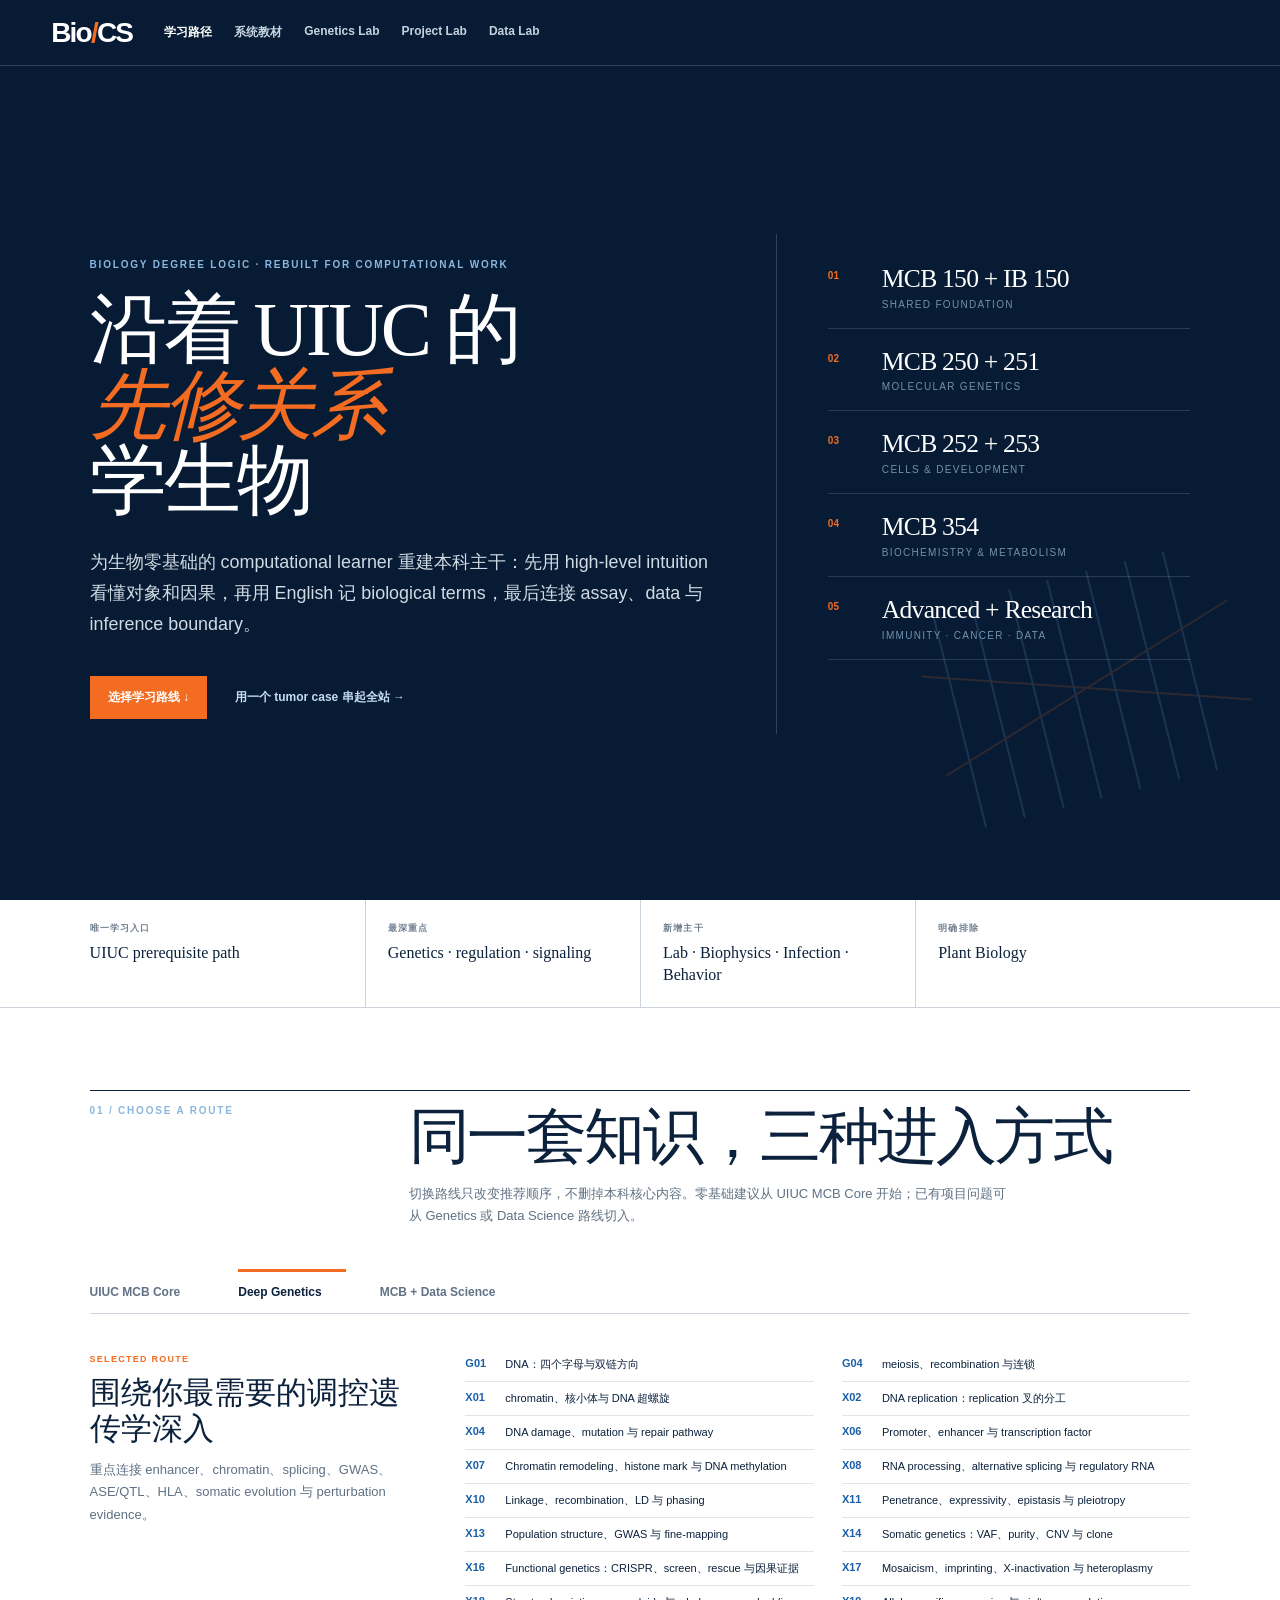
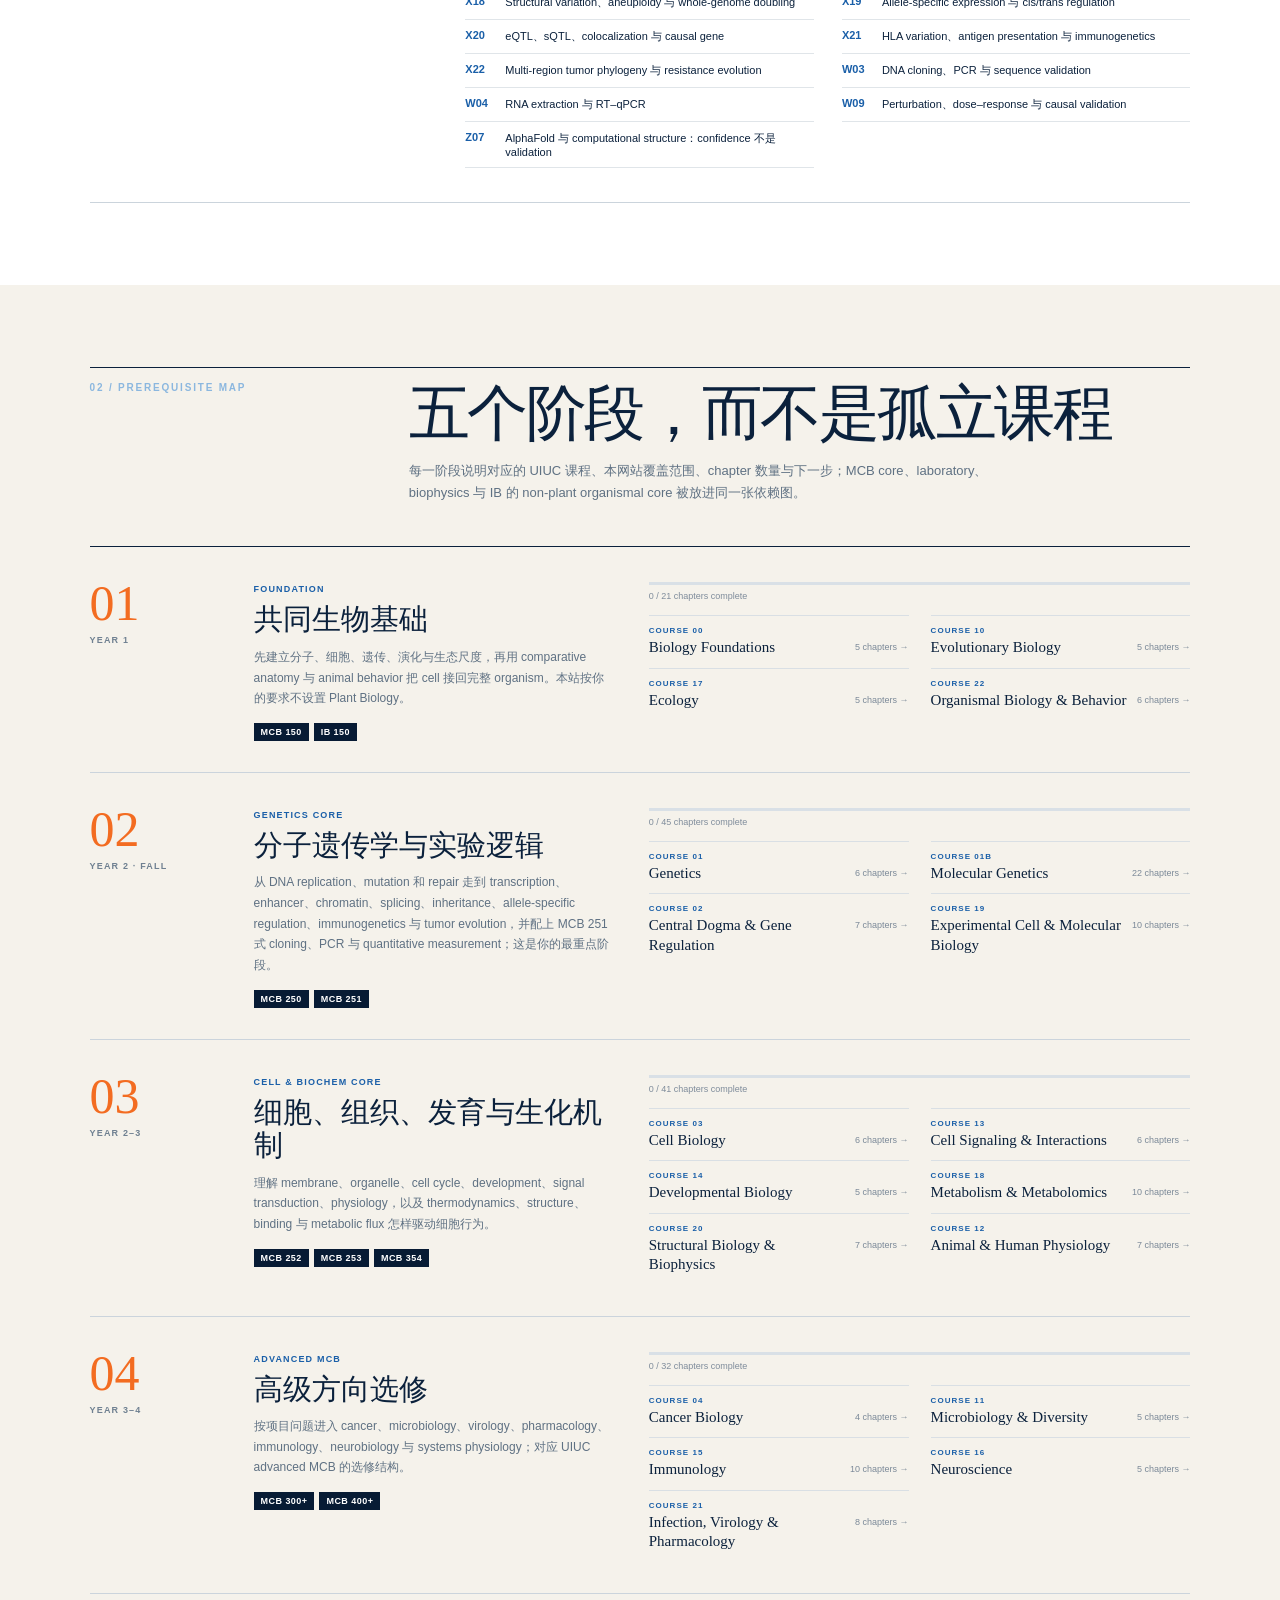
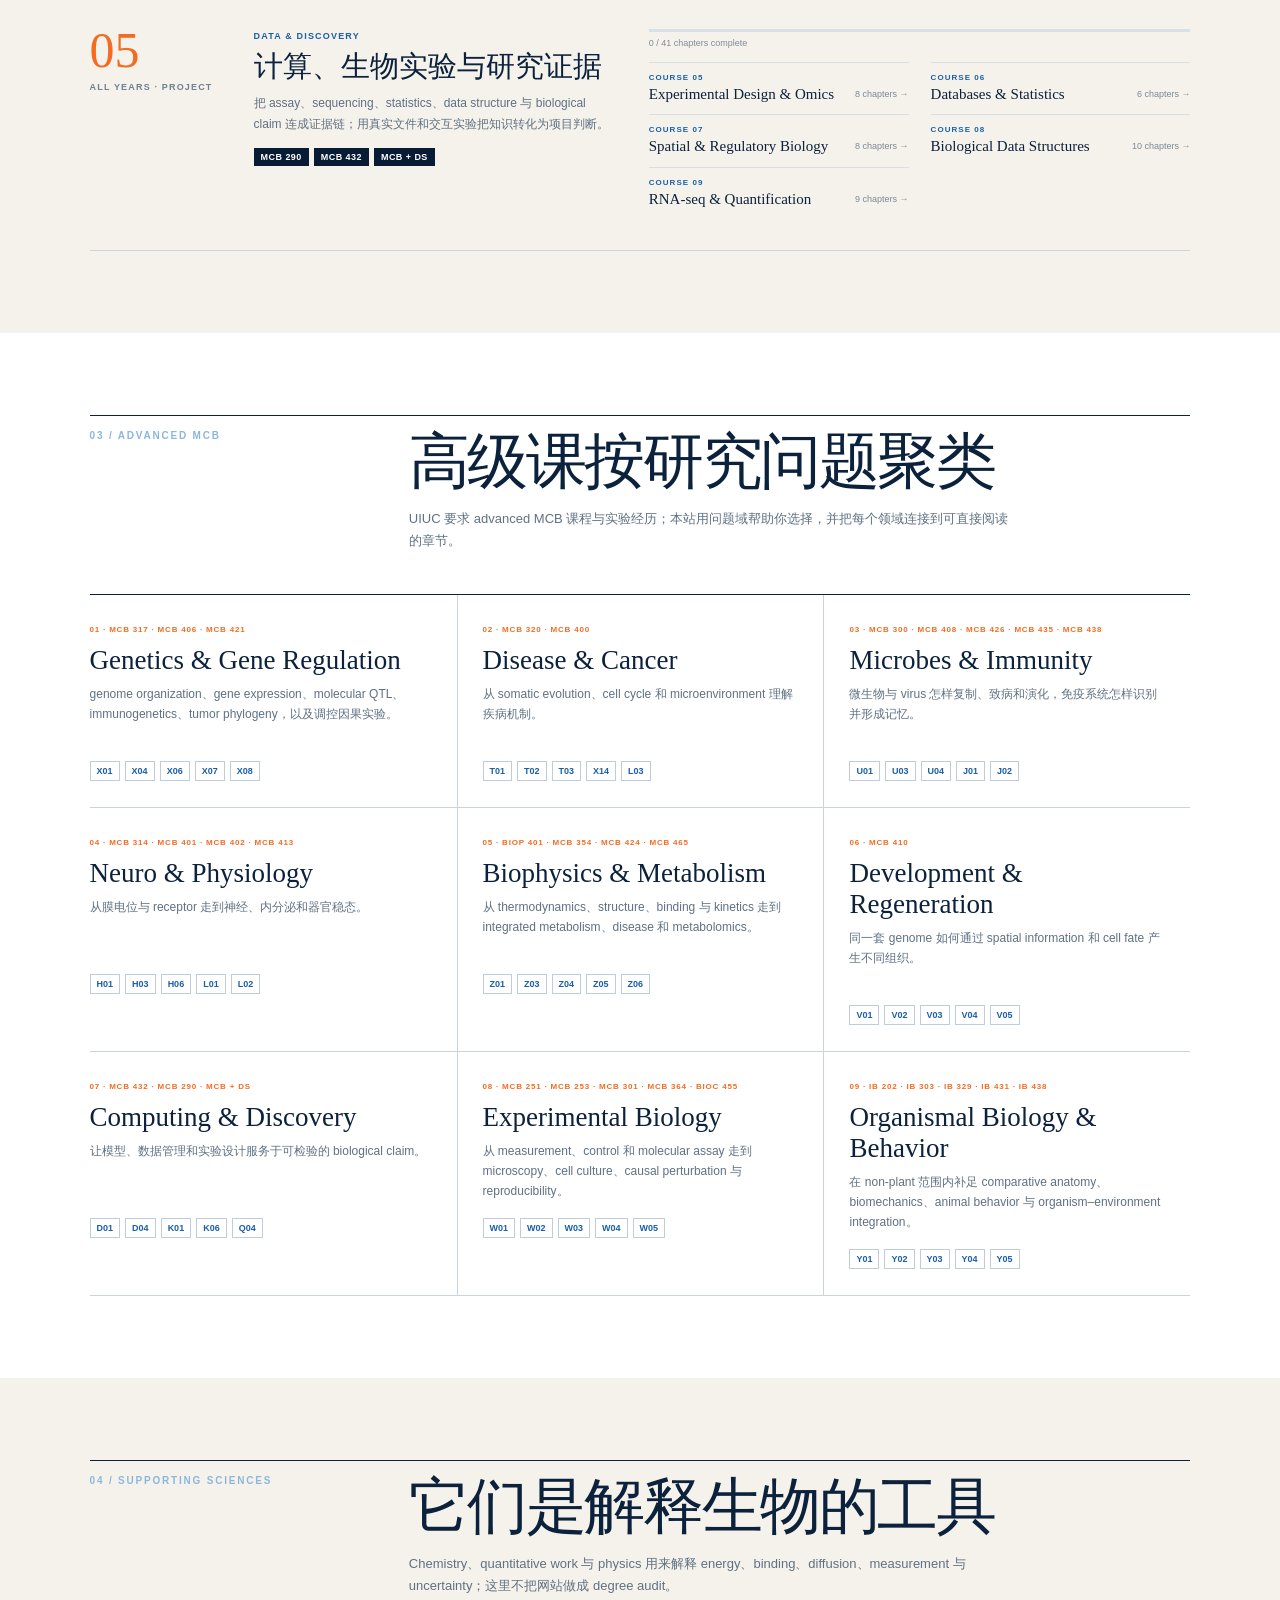
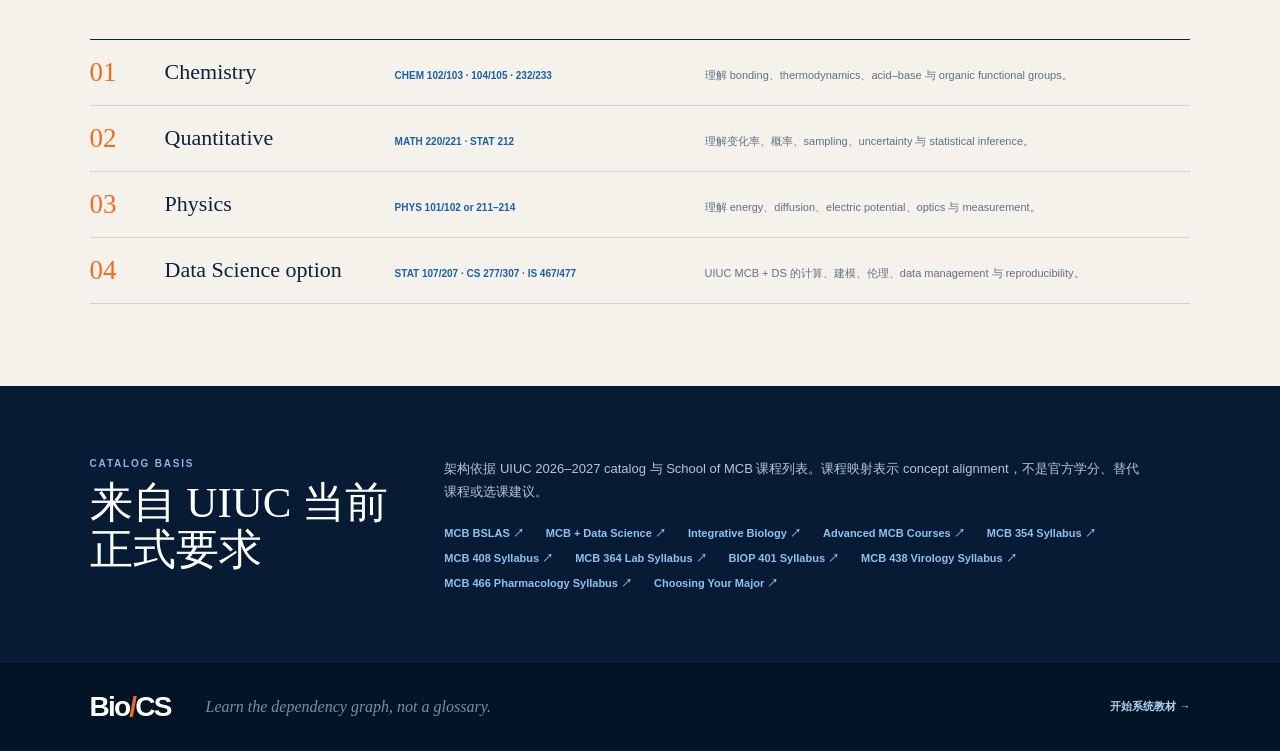
==== commit cf99143a: "Expand biology curriculum and add project lab" ====
--- a/index.html
+++ b/index.html
@@ -3,225 +3,98 @@
 <head>
   <meta charset="utf-8">
   <meta name="viewport" content="width=device-width, initial-scale=1">
-  <meta name="description" content="按 UIUC MCB 本科先修结构组织的直觉生物学教材：19 门课程、128 章，以 Molecular Genetics、Cell Signaling 与计算项目证据链为主线。">
-  <meta name="theme-color" content="#f8fbff">
-  <title>Bio/CS · 从代码到细胞</title>
+  <meta name="description" content="按 UIUC 2026–2027 MCB 本科先修结构组织的零基础生物学学习路径；用 Chinese 建立直觉，biological technical terms 使用 English，并深入 Genetics、Metabolism 与 Immunology。">
+  <meta name="theme-color" content="#071b34">
+  <title>UIUC Biology Learning Path · Bio/CS</title>
   <link rel="icon" href="assets/favicon.svg" type="image/svg+xml">
-  <link rel="stylesheet" href="styles.css">
-  <link rel="stylesheet" href="bio-motion.css">
+  <link rel="stylesheet" href="uiuc-path.css?v=20260921-3">
   <script src="textbook-data.js" defer></script>
-  <script src="bio-motion-biology.js" defer></script>
-  <script src="bio-motion-data.js" defer></script>
-  <script src="bio-motion.js" defer></script>
-  <script src="script.js" defer></script>
+  <script src="textbook-undergrad-sources.js" defer></script>
+  <script src="textbook-part-0.js" defer></script>
+  <script src="textbook-part-1.js" defer></script>
+  <script src="textbook-part-2.js" defer></script>
+  <script src="textbook-part-3.js" defer></script>
+  <script src="textbook-part-4.js" defer></script>
+  <script src="textbook-part-5.js" defer></script>
+  <script src="textbook-part-6.js" defer></script>
+  <script src="textbook-part-7.js" defer></script>
+  <script src="textbook-part-8.js" defer></script>
+  <script src="textbook-part-9.js" defer></script>
+  <script src="textbook-undergrad-a.js" defer></script>
+  <script src="textbook-genetics-deep.js" defer></script>
+  <script src="textbook-genetics-extension.js" defer></script>
+  <script src="textbook-undergrad-b.js" defer></script>
+  <script src="textbook-immunology-deep.js" defer></script>
+  <script src="textbook-undergrad-c.js" defer></script>
+  <script src="textbook-metabolism.js" defer></script>
+  <script src="textbook-uiuc-expansion.js" defer></script>
+  <script src="textbook-intuition.js" defer></script>
+  <script src="textbook-terminology.js" defer></script>
+  <script src="uiuc-curriculum.js" defer></script>
+  <script src="uiuc-path.js?v=20260921-2" defer></script>
 </head>
 <body>
-  <a class="skip-link" href="#main">跳到正文</a>
-  <header class="site-header">
-    <div class="header-inner">
-      <a class="brand" href="#top" aria-label="Bio/CS 首页"><span>Bio<span class="brand-slash">/</span>CS</span><small>BIOLOGY FOR COMPUTATIONAL MINDS</small></a>
-      <button class="menu-toggle" type="button" aria-expanded="false" aria-controls="site-nav" aria-label="打开导航">☰</button>
-      <nav class="site-nav" id="site-nav" aria-label="主导航">
-        <a href="uiuc-path.html">UIUC 路径</a><a href="textbook.html">系统教材</a><a href="textbook.html#x01">Molecular Genetics</a><a href="textbook.html#l01">Cell Signaling</a><a href="genetics-lab.html">Genetics Lab</a><a href="data-lab.html">Data Lab</a>
-      </nav>
-      <a class="header-cta" href="uiuc-path.html">查看 UIUC 路径 <span aria-hidden="true">↗</span></a>
-    </div>
+  <a class="skip-link" href="#curriculum-map">跳到课程路径</a>
+  <header class="path-header">
+    <a class="path-brand" href="index.html" aria-label="Bio/CS 学习路径首页">Bio<span>/</span>CS</a>
+    <nav aria-label="网站导航"><a href="index.html" aria-current="page">学习路径</a><a href="textbook.html">系统教材</a><a href="genetics-lab.html">Genetics Lab</a><a href="project-lab.html">Project Lab</a><a href="data-lab.html">Data Lab</a></nav>
+    <span class="path-header-meta">UIUC · 2026–2027</span>
   </header>
 
-  <main id="main">
-    <section class="hero page-shell" id="top" aria-labelledby="hero-title">
-      <div class="hero-copy">
-        <h1 id="hero-title">从代码到<span>细胞</span></h1>
-        <p class="hero-en">From code to cells.</p>
-        <p class="hero-lead">以 UIUC MCB 本科先修关系为骨架，从共同基础进入 Molecular Genetics、cells / development、biochemistry、advanced MCB 与 computational discovery；英文术语保留，解释先讲直觉。</p>
-        <div class="hero-actions"><a class="button button-primary" href="uiuc-path.html">选择 UIUC 学习路线 <span aria-hidden="true">→</span></a><a class="text-link" href="textbook.html#x01">直接进入 Molecular Genetics ↗</a></div>
-        <p class="hero-note">为你的研究优先：gene regulation · ligand–receptor · scRNA / spatial · tumor purity / CNV / VAF · TCGA</p>
+  <main>
+    <section class="path-hero" aria-labelledby="path-title">
+      <div class="path-hero-copy">
+        <p class="overline">BIOLOGY DEGREE LOGIC · REBUILT FOR COMPUTATIONAL WORK</p>
+        <h1 id="path-title">沿着 UIUC 的<br><em>先修关系</em><br><span class="path-hero-line">学生物</span></h1>
+        <p class="path-deck">为生物零基础的 computational learner 重建本科主干：先用 high-level intuition 看懂对象和因果，再用 English 记 biological terms，最后连接 assay、data 与 inference boundary。</p>
+        <div class="path-actions"><a href="#choose-track">选择学习路线 ↓</a><a href="project-lab.html">用一个 tumor case 串起全站 →</a></div>
       </div>
-      <figure class="hero-figure">
-        <img src="assets/life-map.svg" alt="原创示意图：细胞中的 DNA 经 RNA、蛋白质及环境共同影响表型；旁侧标出肿瘤多组学可观测的层次" width="800" height="540">
-        <figcaption>原创示意图 · 生物层级与信息流；概念依据 <a href="#ref-nhgri">[1]</a> <a href="#ref-dogma">[2]</a> <a href="#ref-gdc">[7]</a></figcaption>
-      </figure>
-    </section>
-
-    <section class="path-section" id="path" aria-labelledby="path-title">
-      <div class="page-shell">
-        <div class="section-heading"><div><span class="section-index">01 / UIUC CURRICULUM SPINE</span><h2 id="path-title">先修关系就是网站骨架</h2></div><p>共同基础 → Molecular Genetics → Cells & Development → Biochemistry → Advanced MCB / Research。你的 Genetics 和 MCB + Data Science 路线在这条主干上加深。</p></div>
-        <ol class="uiuc-spine" aria-label="UIUC MCB 五阶段学习路径">
-          <li><a href="uiuc-path.html#curriculum-map"><span>YEAR 1</span><b>MCB 150 + IB 150</b><small>生命系统、细胞、遗传、演化与生态基础</small></a></li>
-          <li><a href="textbook.html#g01"><span>YEAR 2 · FALL</span><b>MCB 250 + 251</b><small>Molecular Genetics 与实验逻辑</small></a></li>
-          <li><a href="textbook.html#c01"><span>YEAR 2 · SPRING</span><b>MCB 252 + 253</b><small>Cells、Tissues、Development 与 lab reasoning</small></a></li>
-          <li><a href="textbook.html#b02"><span>YEAR 3</span><b>MCB 354</b><small>Biochemical & Physical Basis of Life</small></a></li>
-          <li><a href="uiuc-path.html#advanced-title"><span>YEAR 3–4</span><b>Advanced + Research</b><small>Genetics、cancer、immunity、neuro、computing</small></a></li>
-        </ol>
-        <div class="data-route" aria-label="读懂数据的核心路线">
-          <div class="data-route-intro"><span class="eyebrow">MCB + DATA SCIENCE · 项目主线</span><p>从一份肿瘤组织出发，沿 DNA / RNA / 蛋白的生物过程走到测量、文件、数值和病例级分析。每一步都要能解释观测单位与推断边界。<a href="foundations-lab.html">先玩三个互动模型 ↗</a></p></div>
-          <ol>
-            <li><a href="textbook.html#b01"><b>01</b><span><strong>研究对象</strong><small>患者、组织、细胞、样本</small></span></a></li>
-            <li><a href="textbook.html#g01"><b>02</b><span><strong>基因是什么</strong><small>顺读 G01–G02：DNA、双链、gene</small></span></a></li>
-            <li><a href="textbook.html#m02"><b>03</b><span><strong>信息怎样流动</strong><small>Central Dogma 与各层读数</small></span></a></li>
-            <li><a href="textbook.html#d01"><b>04</b><span><strong>实验测到什么</strong><small>assay、材料、信号</small></span></a></li>
-            <li><a href="textbook.html#q01"><b>05</b><span><strong>信号怎样成文件</strong><small>测序、FASTQ、gene count</small></span></a></li>
-            <li><a href="textbook.html#q05"><b>06</b><span><strong>数值为何要换尺度</strong><small>raw count、CPM、TPM</small></span></a></li>
-            <li><a href="textbook.html#k01"><b>07</b><span><strong>表怎样连接</strong><small>case / sample / file / ID</small></span></a></li>
-            <li><a href="real-data-walkthrough.html"><b>08</b><span><strong>读一份真实文件</strong><small>TCGA 病例、STAR counts、零值</small></span></a></li>
-            <li><a href="real-cohort-lab.html"><b>09</b><span><strong>完整队列 → 配对子集</strong><small>1,095 case 库存、clinical join、真实配对</small></span></a></li>
-          </ol>
-        </div>
-        <h3 class="path-catalogue-title">三个工作入口 <small>完整 19 门课程已归入 UIUC 五阶段</small></h3>
-        <ol class="path-list">
-          <li><a href="uiuc-path.html"><span class="path-num">01</span><span><strong>课程导航</strong><small>UIUC stages · tracks · advanced clusters</small></span><span aria-hidden="true">↗</span></a></li>
-          <li><a href="textbook.html#x01"><span class="path-num">02</span><span><strong>系统学习</strong><small>128 章 · intuition first · English terms</small></span><span aria-hidden="true">↗</span></a></li>
-          <li><a href="genetics-lab.html"><span class="path-num">03</span><span><strong>机制实验</strong><small>enhancer · VAF · signal dynamics</small></span><span aria-hidden="true">↗</span></a></li>
+      <div class="path-hero-visual" aria-label="UIUC MCB 课程先修结构示意">
+        <div class="helix" aria-hidden="true"><i></i><i></i><i></i><i></i><i></i><i></i><i></i></div>
+        <ol>
+          <li><span>01</span><b>MCB 150 + IB 150</b><small>shared foundation</small></li>
+          <li><span>02</span><b>MCB 250 + 251</b><small>molecular genetics</small></li>
+          <li><span>03</span><b>MCB 252 + 253</b><small>cells & development</small></li>
+          <li><span>04</span><b>MCB 354</b><small>biochemistry & metabolism</small></li>
+          <li><span>05</span><b>Advanced + Research</b><small>immunity · cancer · data</small></li>
         </ol>
       </div>
     </section>
 
-    <section class="chapter page-shell" id="start" aria-labelledby="start-title">
-      <div class="chapter-rail"><span>00</span><span>THE BIG PICTURE</span></div>
-      <div class="chapter-main">
-        <h2 id="start-title">生命是一个有层级的系统</h2>
-        <p class="chapter-intro">不要一上来背通路名。先把研究对象看清楚：一个人的肿瘤由组织组成，组织里有多种细胞；细胞内有分子，分子之间的相互作用会改变细胞行为。<a class="cite" href="#ref-cell">[3]</a></p>
-        <div class="scale-line" role="img" aria-label="层级示意：分子到细胞到组织到个体，箭头表示不同分析尺度">
-          <div><b>分子</b><small>Molecule</small><em>DNA / RNA / Protein</em></div><span aria-hidden="true">→</span><div><b>细胞</b><small>Cell</small><em>状态与类型</em></div><span aria-hidden="true">→</span><div><b>组织</b><small>Tissue</small><em>细胞与微环境</em></div><span aria-hidden="true">→</span><div><b>个体</b><small>Organism</small><em>疾病与结局</em></div>
-        </div>
-        <div class="insight-grid">
-          <div><h3>CS 类比 / A useful analogy</h3><p>基因组像一份长期保存的指令集合；RNA 更像当前运行状态的读数；蛋白质参与执行功能。这个类比只帮助定位层级，<strong>不等于</strong>“一个基因决定一个结果”。<a class="cite" href="#ref-dogma">[2]</a> <a class="cite" href="#ref-phenotype">[4]</a></p></div>
-          <div><h3>研究问题 / A better question</h3><p>“这个基因在癌症中重要吗？”太宽。更可操作的是：“在同一癌种、同一种样本定义下，它的表达是否与某种表型相关？这个信号可能来自哪类细胞？”</p></div>
-        </div>
-      </div>
+    <section class="path-orientation" aria-label="架构说明">
+      <p><b>唯一学习入口</b><span>UIUC prerequisite path</span></p>
+      <p><b>最深重点</b><span>Genetics · regulation · signaling</span></p>
+      <p><b>新增主干</b><span>Lab · Biophysics · Infection · Behavior</span></p>
+      <p><b>明确排除</b><span>Plant Biology</span></p>
     </section>
 
-    <section class="chapter chapter-tint" id="life" aria-labelledby="life-title">
-      <div class="page-shell chapter-wrap"><div class="chapter-rail"><span>01</span><span>CELL & GENETICS</span></div><div class="chapter-main">
-        <h2 id="life-title">先认识细胞，再谈基因</h2>
-        <p class="chapter-intro">细胞 <em>cell</em> 是生命的基本单位。人体组织不是同一种细胞的复制品；肿瘤样本也混有肿瘤细胞、免疫细胞和基质细胞。因此，bulk 测量常是多种细胞信号的混合。<a class="cite" href="#ref-cell">[3]</a> <a class="cite" href="#ref-rnaseq">[5]</a></p>
-        <div class="cell-layout"><figure><img src="assets/cell-layers.svg" alt="原创细胞示意图：细胞膜、细胞质、细胞核、染色体、DNA，以及肿瘤组织中不同细胞的混合" width="740" height="420"><figcaption>原创示意图 · 细胞结构与肿瘤组织；概念依据 <a href="#ref-cell">[3]</a> <a href="#ref-nhgri">[1]</a></figcaption></figure><div class="mini-lessons"><div><span>01</span><h3>Cell ≠ sample</h3><p>一个测序样本可以来自一块组织；一块组织可以含有很多种细胞。分析单位先于算法。</p></div><div><span>02</span><h3>Nucleus / 细胞核</h3><p>在人类细胞中，主要的核基因组装在染色体里；线粒体也有少量 DNA。<a class="cite" href="#ref-genome">[6]</a></p></div><div><span>03</span><h3>Phenotype / 表型</h3><p>可观察的特征来自遗传、环境和细胞状态共同作用。<a class="cite" href="#ref-phenotype">[4]</a></p></div></div></div>
-        <div class="cancer-context"><div><span class="eyebrow">WHY CANCER IS A SYSTEMS PROBLEM</span><h3>为什么肿瘤需要多组学？</h3></div><p>癌症涉及细胞生长和分裂调控失常；同一个肿瘤内的细胞也可能携带不同改变。它还与免疫细胞、基质和血管构成的 <em>tumor microenvironment / 肿瘤微环境</em> 相互影响。DNA、RNA、蛋白和影像分别看到这个过程的一部分。<a class="cite" href="#ref-cancer">[28]</a> <a class="cite" href="#ref-tme">[29]</a></p></div>
-      </div></div>
+    <section class="track-section" id="choose-track" aria-labelledby="track-title">
+      <div class="section-intro"><span>01 / CHOOSE A ROUTE</span><h2 id="track-title">同一套知识，三种进入方式</h2><p>切换路线只改变推荐顺序，不删掉本科核心内容。零基础建议从 UIUC MCB Core 开始；已有项目问题可从 Genetics 或 Data Science 路线切入。</p></div>
+      <div class="track-switch" role="group" aria-label="选择学习路线" id="track-switch"></div>
+      <div class="track-summary" id="track-summary" aria-live="polite"></div>
     </section>
 
-    <section class="chapter page-shell" id="genetics" aria-labelledby="genetics-title"><div class="chapter-rail"><span>02</span><span>GENETIC BASICS</span></div><div class="chapter-main">
-      <h2 id="genetics-title">DNA、gene、variant 到底是什么？</h2>
-      <p class="chapter-intro"><a href="#ref-nhgri">DNA</a> 是储存遗传信息的分子；<a href="#ref-chromosome">chromosome / 染色体</a> 是 DNA 与蛋白质组成的结构；<a href="#ref-genome">genome / 基因组</a> 指一个细胞里的整套 DNA 信息；<a href="#ref-gene">gene / 基因</a> 是其中具有功能信息的区域。它们是不同层级，不能互换。<a class="cite" href="#ref-nhgri">[1]</a> <a class="cite" href="#ref-chromosome">[8]</a> <a class="cite" href="#ref-genome">[6]</a> <a class="cite" href="#ref-gene">[9]</a></p>
-      <div class="definition-row"><div><span>SEQUENCE</span><h3>变异 / Variant</h3><p>DNA 序列与参考序列的差异。<strong>Somatic mutation</strong> 在体细胞中获得；<strong>germline variant</strong> 可从父母遗传。肿瘤研究常关心体细胞改变。<a class="cite" href="#ref-mutation">[10]</a></p></div><div><span>AMOUNT</span><h3>拷贝数 / CNV</h3><p>某段 DNA 的份数增加或减少。它可能影响表达，但不能单凭 CNV 推断蛋白质功能。<a class="cite" href="#ref-gdc">[7]</a></p></div><div><span>CONTEXT</span><h3>调控 / Regulation</h3><p>相同 DNA 在不同细胞里可以被不同方式使用；表观遗传标记与调控元件参与这个过程。<a class="cite" href="#ref-epigenome">[11]</a> <a class="cite" href="#ref-encode">[12]</a></p></div></div>
-      <aside class="plain-note"><b>读论文时先问：</b>作者说的“mutation”是肿瘤体细胞突变、胚系变异，还是只是表达量变化？这三者不能当同一个变量。</aside>
-    </div></section>
+    <section class="curriculum-section" id="curriculum-map" aria-labelledby="curriculum-title">
+      <div class="section-intro"><span>02 / PREREQUISITE MAP</span><h2 id="curriculum-title">五个阶段，而不是孤立课程</h2><p>每一阶段说明对应的 UIUC 课程、本网站覆盖范围、chapter 数量与下一步；MCB core、laboratory、biophysics 与 IB 的 non-plant organismal core 被放进同一张依赖图。</p></div>
+      <div id="stage-list" class="stage-list"></div>
+    </section>
 
-    <section class="chapter chapter-tint" id="flow" aria-labelledby="flow-title"><div class="page-shell chapter-wrap"><div class="chapter-rail"><span>03</span><span>INFORMATION FLOW</span></div><div class="chapter-main">
-      <h2 id="flow-title">DNA → RNA → Protein → phenotype</h2>
-      <p class="chapter-intro">Central dogma 提供最简信息流：DNA 经 <em>transcription / 转录</em> 产生 RNA，RNA 经 <em>translation / 翻译</em> 参与蛋白质合成。真实系统还有剪接、调控、降解、蛋白修饰和环境反馈，所以各层数据不会一一对应。<a class="cite" href="#ref-dogma">[2]</a> <a class="cite" href="#ref-rnaseq">[5]</a> <a class="cite" href="#ref-epigenome">[11]</a></p>
-      <figure class="flow-figure"><img src="assets/central-dogma.svg" alt="原创信息流示意图：DNA 通过转录到 RNA，通过翻译到蛋白质，再在细胞环境中影响表型；调控影响每一步" width="960" height="310"><figcaption>原创示意图 · Central dogma 是入门地图，不是无例外的完整因果图。依据 <a href="#ref-dogma">[2]</a> <a href="#ref-phenotype">[4]</a></figcaption></figure>
-      <p class="course-deep-link"><b>想一步一步看懂？</b> 教材第 M02–M05 章分别讲信息流、转录、RNA 加工和翻译。<a href="textbook.html#m02">从 Central Dogma 开始 ↗</a></p>
-      <div class="three-notes"><p><b>DNA 看“可能性”</b><br>变异或拷贝数提示机制候选，不能直接读出活性。</p><p><b>RNA 看“测得的丰度”</b><br>RNA-seq 提供采样时 RNA 的计数或相对丰度，不直接测转录速率，也不等于蛋白量。<a class="cite" href="#ref-rnaseq">[5]</a></p><p><b>蛋白看“功能机器”</b><br>丰度、修饰与位置都可能重要；一种测量往往只覆盖其中一部分。<a class="cite" href="#ref-pride">[17]</a></p></div>
-    </div></div></section>
+    <section class="advanced-section" aria-labelledby="advanced-title">
+      <div class="section-intro"><span>03 / ADVANCED MCB</span><h2 id="advanced-title">高级课按研究问题聚类</h2><p>UIUC 要求 advanced MCB 课程与实验经历；本站用问题域帮助你选择，并把每个领域连接到可直接阅读的章节。</p></div>
+      <div id="advanced-grid" class="advanced-grid"></div>
+    </section>
 
-    <section class="chapter page-shell" id="omics" aria-labelledby="omics-title"><div class="chapter-rail"><span>04</span><span>OMICS ATLAS</span></div><div class="chapter-main">
-      <h2 id="omics-title">Omics：在不同层面给生命拍快照</h2>
-      <p class="chapter-intro">“组学”通常是大规模测量某一类分子或特征。先记住每种技术的<strong>观测对象、单位和盲点</strong>，再学工具。下面的表是入门抽象；具体文件格式和实验设计会随平台改变。<a class="cite" href="#ref-gdc">[7]</a> <a class="cite" href="#ref-geo">[13]</a></p>
-      <div class="table-scroll"><table class="omics-table"><caption>常见测量层与典型数据形状</caption><thead><tr><th scope="col">层 / Modality</th><th scope="col">测到什么</th><th scope="col">常见数据形状</th><th scope="col">不能直接说明</th></tr></thead><tbody>
-        <tr><th scope="row">Genomics <small>基因组学</small></th><td>DNA 序列、体细胞变异、拷贝数</td><td>variant × sample；segment × sample</td><td>变异是否真的改变功能<a class="cite" href="#ref-gdc">[7]</a></td></tr>
-        <tr><th scope="row">Epigenomics <small>表观组学</small></th><td>甲基化、染色质或调控相关信号</td><td>CpG/region × sample</td><td>单个标记与表达之间的因果<a class="cite" href="#ref-encode">[12]</a></td></tr>
-        <tr><th scope="row">Transcriptomics <small>转录组学</small></th><td>RNA 的种类与丰度</td><td>gene/transcript × sample</td><td>蛋白量与细胞组成<a class="cite" href="#ref-rnaseq">[5]</a></td></tr>
-        <tr><th scope="row">Proteomics <small>蛋白质组学</small></th><td>蛋白或肽段的鉴定、丰度、修饰</td><td>protein/peptide × sample</td><td>所有蛋白的完整覆盖<a class="cite" href="#ref-pride">[17]</a></td></tr>
-        <tr><th scope="row">Single-cell <small>单细胞</small></th><td>每个细胞的表达或其他特征</td><td>cell × gene；细胞 metadata</td><td>细胞空间位置（若无空间测量）<a class="cite" href="#ref-cellxgene">[18]</a></td></tr>
-        <tr><th scope="row">Spatial / imaging <small>空间与影像</small></th><td>细胞/组织位置、形态、像素强度</td><td>image × channel × x × y；ROI</td><td>所有分子机制<a class="cite" href="#ref-idr">[19]</a></td></tr>
-      </tbody></table></div>
-      <div class="matrix-demo"><div><span class="eyebrow">DATA SHAPE</span><h3>一张矩阵不是“生物真相”</h3><p>表达矩阵中的每个值都依赖于样本定义、实验平台、预处理和归一化。先读 metadata，再做模型。列名中一个 ID 的层级可能是 patient、sample、aliquot 或 cell。</p></div><div class="matrix-art" aria-label="示例表达矩阵，行是基因，列是样本，颜色深浅表示示意值"><div class="matrix-labels"><span>GENE</span><span>S01</span><span>S02</span><span>S03</span><span>S04</span></div><div class="matrix-row"><b>G1</b><i class="v2"></i><i class="v5"></i><i class="v3"></i><i class="v1"></i></div><div class="matrix-row"><b>G2</b><i class="v1"></i><i class="v3"></i><i class="v5"></i><i class="v4"></i></div><div class="matrix-row"><b>G3</b><i class="v4"></i><i class="v2"></i><i class="v1"></i><i class="v5"></i></div><small>Illustrative values only · 原创示意</small></div></div>
-    </div></section>
+    <section class="support-section" aria-labelledby="support-title">
+      <div class="section-intro"><span>04 / SUPPORTING SCIENCES</span><h2 id="support-title">它们是解释生物的工具</h2><p>Chemistry、quantitative work 与 physics 用来解释 energy、binding、diffusion、measurement 与 uncertainty；这里不把网站做成 degree audit。</p></div>
+      <div id="support-list" class="support-list"></div>
+    </section>
 
-    <section class="chapter chapter-tint" id="resolution" aria-labelledby="resolution-title"><div class="page-shell chapter-wrap"><div class="chapter-rail"><span>05</span><span>RESOLUTION</span></div><div class="chapter-main">
-      <h2 id="resolution-title">同一块肿瘤，三种观察方式</h2>
-      <p class="chapter-intro">Bulk RNA-seq 把一块组织里的 RNA 合在一起读；single-cell RNA-seq 把读数分配给单个细胞，帮助辨认细胞类型和状态；spatial transcriptomics 再把信号放回组织坐标。三者回答的问题不同，分辨率也各有代价。<a class="cite" href="#ref-rnaseq">[5]</a> <a class="cite" href="#ref-sc-course">[25]</a> <a class="cite" href="#ref-geo-seq">[26]</a></p>
-      <div class="resolution-grid"><div><div class="resolution-art bulk-art" aria-hidden="true"><span></span><span></span><span></span><span></span><span></span><span></span><span></span><span></span><span></span></div><h3>Bulk <small>一块组织 → 一个读数</small></h3><p>适合研究群体差异，但基因表达改变可能来自细胞比例变化，也可能来自细胞内状态变化。</p><code>gene × tissue sample</code></div><div><div class="resolution-art single-art" aria-hidden="true"><span></span><span></span><span></span><span></span><span></span><span></span><span></span><span></span><span></span></div><h3>Single-cell <small>一个细胞 → 一个读数</small></h3><p>可以发现少数细胞群和细胞状态；组织位置通常在解离时丢失，且需要质量控制和注释。</p><code>cell × gene + metadata</code></div><div><div class="resolution-art spatial-art" aria-hidden="true"><span></span><span></span><span></span><span></span><span></span><span></span><span></span><span></span><span></span></div><h3>Spatial <small>表达 + 位置</small></h3><p>把分子信号与组织结构联系起来；测量单位可能是 spot、区域或单细胞，须看平台说明。</p><code>location × gene + x/y</code></div></div>
-      <aside class="plain-note"><b>统计单位提醒：</b>一位病人的上万个细胞并不等于上万个独立病人。若结论要推广到病人群体，要考虑生物学重复、病人层级和相应的统计设计。<a class="cite" href="#ref-replicates">[27]</a></aside>
-    </div></div></section>
-
-    <section class="chapter page-shell" id="images" aria-labelledby="images-title"><div class="chapter-rail"><span>06</span><span>BIOIMAGE</span></div><div class="chapter-main">
-      <h2 id="images-title">图像也是一种生物数据</h2>
-      <p class="chapter-intro">显微镜图像看细胞与亚细胞结构；病理全切片 <em>whole-slide image, WSI</em> 看组织形态；CT/MRI 看更大尺度的解剖结构。它们的标签、分辨率与分析单位不同，不能统称为“图片分类”。<a class="cite" href="#ref-idr">[19]</a> <a class="cite" href="#ref-tcia">[20]</a></p>
-      <div class="image-stages"><div><span class="image-glyph microscopy" aria-hidden="true"><i></i><i></i><i></i><i></i><i></i></span><h3>Microscopy</h3><p>像素 → 细胞分割 → 形态、位置、共定位</p><small>常见资源：IDR<a class="cite" href="#ref-idr">[19]</a></small></div><div><span class="image-glyph pathology" aria-hidden="true"><i></i><i></i><i></i><i></i><i></i></span><h3>Pathology / WSI</h3><p>整张切片 → tiles → 组织区域 → 病例级汇总</p><small>TCGA/GDC 可包含数字病理切片<a class="cite" href="#ref-gdc">[7]</a></small></div><div><span class="image-glyph radiology" aria-hidden="true"><i></i><i></i><i></i></span><h3>CT / MRI</h3><p>体素 → 器官或肿瘤区域 → 影像特征</p><small>常见资源：TCIA<a class="cite" href="#ref-tcia">[20]</a></small></div></div>
-      <aside class="plain-note"><b>做 ML 时的关键：</b>如果同一位病人的多个 tile 或切片落在 train 和 test 两边，评估会泄漏病人特征。按 patient/case 切分，并检查扫描仪、染色或中心是否成为 shortcut。</aside>
-    </div></section>
-
-    <section class="chapter page-shell" id="datasets" aria-labelledby="datasets-title"><div class="chapter-rail"><span>07</span><span>OPEN DATA ATLAS</span></div><div class="chapter-main">
-      <h2 id="datasets-title">公开数据集地图</h2>
-      <p class="chapter-intro">先找“资源的角色”，再找下载按钮：有的是研究项目，有的是提交型仓库，有的是原始 reads 档案，也有的是影像集合。以下链接直达维护机构的官方页面。<a class="cite" href="#ref-tcga">[14]</a> <a class="cite" href="#ref-geo">[13]</a> <a class="cite" href="#ref-sra">[15]</a></p>
-      <fieldset class="filter-group" id="dataset-filters"><legend>多选你关心的方向 <small>可同时选多个 / Multiple selections</small></legend><label><input type="checkbox" value="cancer"> 肿瘤多组学</label><label><input type="checkbox" value="single"> 单细胞</label><label><input type="checkbox" value="regulation"> 基因调控</label><label><input type="checkbox" value="imaging"> 生物影像</label><button type="button" id="reset-filters">显示全部</button></fieldset>
-      <p class="filter-status" id="filter-status" aria-live="polite">显示全部 10 个资源</p>
-      <div class="dataset-list" id="dataset-list">
-        <article class="dataset-item" data-tags="cancer regulation imaging"><div><span class="dataset-type">PROGRAM + PORTAL</span><h3>TCGA <small>via GDC</small></h3></div><p>跨癌种肿瘤分子与临床资料。入门可从一个癌种、一个分子层开始；样本并非每种 assay 都齐全。</p><div><span>肿瘤 · multi-omics</span><a href="https://www.cancer.gov/ccg/research/genome-sequencing/tcga" target="_blank" rel="noopener noreferrer">官方介绍 ↗</a><a href="https://portal.gdc.cancer.gov/" target="_blank" rel="noopener noreferrer">GDC Portal ↗</a></div></article>
-        <article class="dataset-item" data-tags="cancer single regulation"><div><span class="dataset-type">REPOSITORY</span><h3>GEO</h3></div><p>研究者提交的功能基因组学实验；常有 series、sample、platform 等层级，可找到 bulk 与 single-cell 研究。</p><div><span>表达 · 功能基因组学</span><a href="https://www.ncbi.nlm.nih.gov/geo/info/overview.html" target="_blank" rel="noopener noreferrer">NCBI GEO ↗</a></div></article>
-        <article class="dataset-item" data-tags="cancer single regulation"><div><span class="dataset-type">RAW READS ARCHIVE</span><h3>SRA</h3></div><p>高通量测序原始 reads 与比对信息的档案；适合需要重新做上游处理时查找。</p><div><span>FASTQ / sequencing</span><a href="https://www.ncbi.nlm.nih.gov/sra/docs/" target="_blank" rel="noopener noreferrer">NCBI SRA ↗</a></div></article>
-        <article class="dataset-item" data-tags="regulation cancer"><div><span class="dataset-type">REFERENCE PROJECT</span><h3>GTEx</h3></div><p>跨非疾病组织的基因表达与遗传调控参考；做肿瘤比较时要注意来源、组织和处理差异。</p><div><span>正常组织 · eQTL</span><a href="https://gtexportal.org/home/documentationPage" target="_blank" rel="noopener noreferrer">GTEx Portal ↗</a></div></article>
-        <article class="dataset-item" data-tags="regulation"><div><span class="dataset-type">CONSORTIUM + PORTAL</span><h3>ENCODE</h3></div><p>功能性基因组元件与调控实验数据；适合解释非编码区域、转录调控和染色质信号。</p><div><span>调控元件 · epigenomics</span><a href="https://www.encodeproject.org/pages/homepage/" target="_blank" rel="noopener noreferrer">ENCODE ↗</a></div></article>
-        <article class="dataset-item" data-tags="single cancer"><div><span class="dataset-type">SINGLE-CELL PORTAL</span><h3>CZ CELLxGENE</h3></div><p>可按组织、疾病、assay 等 metadata 搜索、探索和下载单细胞数据集。</p><div><span>cell × gene</span><a href="https://cellxgene.cziscience.com/docs/02__Find%20Published%20Data" target="_blank" rel="noopener noreferrer">Discover docs ↗</a></div></article>
-        <article class="dataset-item" data-tags="cancer"><div><span class="dataset-type">PROTEOMICS REPOSITORY</span><h3>PRIDE</h3></div><p>质谱蛋白质组数据与证据；与 RNA 数据并读时要先核对样本和平台。</p><div><span>蛋白 / 肽段</span><a href="https://www.ebi.ac.uk/training/online/courses/pride-quick-tour/what-is-pride/" target="_blank" rel="noopener noreferrer">PRIDE ↗</a></div></article>
-        <article class="dataset-item" data-tags="imaging single"><div><span class="dataset-type">BIOIMAGE REPOSITORY</span><h3>IDR</h3></div><p>已发表生命科学研究的多维影像及注释；适合显微影像、细胞表型和方法验证。</p><div><span>microscopy · annotations</span><a href="https://idr.openmicroscopy.org/about/" target="_blank" rel="noopener noreferrer">IDR ↗</a></div></article>
-        <article class="dataset-item" data-tags="imaging cancer"><div><span class="dataset-type">MEDICAL IMAGE ARCHIVE</span><h3>TCIA</h3></div><p>去标识化的癌症医学影像集合，常见 CT、MRI、数字病理与相关标注。</p><div><span>radiology · pathology</span><a href="https://www.cancerimagingarchive.net/about-the-cancer-imaging-archive-tcia/" target="_blank" rel="noopener noreferrer">TCIA ↗</a></div></article>
-        <article class="dataset-item" data-tags="regulation cancer"><div><span class="dataset-type">ASSOCIATION CATALOG</span><h3>GWAS Catalog</h3></div><p>人类性状与基因组变异的关联研究索引及部分 summary statistics；关联不自动等于因果。</p><div><span>variant · trait</span><a href="https://www.ebi.ac.uk/gwas/docs" target="_blank" rel="noopener noreferrer">GWAS Catalog ↗</a></div></article>
-      </div>
-      <p class="source-line">资源描述依据各维护机构：<a href="#ref-tcga">[14]</a>–<a href="#ref-gwas">[22]</a>。访问权限、数据版本及使用条款以各资源当前页面为准。</p>
-    </div></section>
-
-    <section class="chapter chapter-dark" id="tcga" aria-labelledby="tcga-title"><div class="page-shell chapter-wrap"><div class="chapter-rail"><span>08</span><span>TCGA CASE STUDY</span></div><div class="chapter-main">
-      <h2 id="tcga-title">把一个 TCGA 问题走完整</h2>
-      <p class="chapter-intro">示例问题：在一个指定癌种中，某基因的表达与临床结局是否相关？先把“可分析的 cohort”定义清楚，再写模型。TCGA 是研究项目，GDC 提供访问与协调处理后的数据。<a class="cite" href="#ref-tcga">[14]</a> <a class="cite" href="#ref-gdc">[7]</a></p>
-      <ol class="workflow"><li><span>01</span><div><h3>Define question</h3><p>指定癌种、样本类型、暴露变量、结局和预期混杂因素。不要从一个显著 p 值倒推问题。</p></div></li><li><span>02</span><div><h3>Define units</h3><p>区分 <strong>case / 病例</strong>、<strong>sample / 样本</strong>、<strong>aliquot / 分装物</strong>、<strong>file / 文件</strong>。多个文件不代表多个独立病人。<a class="cite" href="#ref-barcode">[23]</a></p></div></li><li><span>03</span><div><h3>Build cohort</h3><p>在 GDC 选项目、primary tumor 或 matched normal、assay 和可用临床字段；记录纳排标准和缺失情况。<a class="cite" href="#ref-gdc">[7]</a></p></div></li><li><span>04</span><div><h3>Join modalities</h3><p>按明确的 ID 层级对齐 RNA、变异、甲基化与临床资料；不同组学的样本交集可能变小。检查参考基因组与处理版本。<a class="cite" href="#ref-harmonized">[24]</a></p></div></li><li><span>05</span><div><h3>Analyze and challenge</h3><p>检查批次、组织来源、肿瘤纯度、缺失和多重检验；对结局模型核对随访与删失定义。寻找独立队列或实验支持。</p></div></li></ol>
-      <p class="tcga-case-link">先看一个可核对的输入：<a href="real-data-walkthrough.html">逐行读一份公开 TCGA-BRCA STAR counts 文件 ↗</a>。再用 <a href="real-cohort-lab.html">完整库存、临床连接与真实配对子集工作台 ↗</a>，从 1,231 个文件 / 1,095 个病例的 API 聚合数走到两病例四文件的逐行核验，并练习筛选、连接、读数单位与推断边界。配对子集用于教学核验，不支持组间显著性或临床结论。</p>
-      <div class="tcga-warning"><b>研究结论的边界</b><p>“表达与生存相关”只是 association，不证明该基因驱动疾病，也不等于临床可用 biomarker。GDC 也将其数据定位为研究探索。<a class="cite" href="#ref-gdc">[7]</a></p></div>
-    </div></div></section>
-
-    <section class="chapter page-shell" id="practice" aria-labelledby="practice-title"><div class="chapter-rail"><span>09</span><span>WHAT TO MASTER</span></div><div class="chapter-main"><h2 id="practice-title">CS 背景真正要补的能力</h2><p class="chapter-intro">你的编程、统计和建模能力已经很有价值。优先补齐这些“从数据返回生物问题”的接口。</p>
-      <div class="skill-columns"><div><h3>生物概念</h3><ul><li>细胞、组织、肿瘤微环境</li><li>DNA / RNA / protein / phenotype</li><li>变异、调控与基因表达</li><li>实验单位与测量误差</li></ul></div><div><h3>数据素养</h3><ul><li>metadata、样本 ID 与队列定义</li><li>原始 reads、count、归一化值</li><li>bulk、single-cell、spatial、image</li><li>版本、批次、缺失与权限</li></ul></div><div><h3>研究判断</h3><ul><li>探索与验证分开</li><li>病人级切分与数据泄漏</li><li>效应量、混杂、多重检验</li><li>关联、机制、因果的边界</li></ul></div></div>
-      <div class="try-box"><div><span class="eyebrow">TRY IT / 15 MIN</span><h3>今天就读一份真实文件</h3></div><ol><li>打开本站的 <a href="real-data-walkthrough.html">TCGA-BRCA 公开文件练习</a>，找出 case、sample 与 file ID。</li><li>指出 gene 行、<code>unstranded</code> 列、TPM 列分别是什么。</li><li>解释一个 0、一个空白以及 38670 的不同含义。</li><li>写一句这份单样本文件能说明什么，再写一句它<strong>不能</strong>证明什么；之后再到 <a href="https://portal.gdc.cancer.gov/" target="_blank" rel="noopener noreferrer">GDC Portal</a> 试着找同类文件。</li></ol></div>
-    </div></section>
-
-    <section class="glossary-section" id="glossary" aria-labelledby="glossary-title"><div class="page-shell"><div class="section-heading"><div><span class="section-index">10 / GLOSSARY</span><h2 id="glossary-title">术语表 / Keep these close</h2></div><p>简短解释用于入门；点击术语可查看原始定义或数据库文档。</p></div><div class="glossary-grid">
-      <div><a href="https://www.genome.gov/genetics-glossary/Gene" target="_blank" rel="noopener noreferrer">Gene / 基因 ↗</a><p>具有功能信息的 DNA 区域，可编码蛋白或功能性 RNA。</p></div>
-      <div><a href="https://www.genome.gov/genetics-glossary/Genome" target="_blank" rel="noopener noreferrer">Genome / 基因组 ↗</a><p>细胞中的整套 DNA 指令。</p></div>
-      <div><a href="https://www.genome.gov/genetics-glossary/Mutation" target="_blank" rel="noopener noreferrer">Mutation / 突变 ↗</a><p>DNA 序列改变；注意胚系与体细胞来源。</p></div>
-      <div><a href="https://www.genome.gov/genetics-glossary/RNA-seq" target="_blank" rel="noopener noreferrer">RNA-seq / 转录组测序 ↗</a><p>通过测序估计 RNA 的种类与丰度。</p></div>
-      <div><a href="https://www.genome.gov/genetics-glossary/Epigenome" target="_blank" rel="noopener noreferrer">Epigenome / 表观基因组 ↗</a><p>参与调控基因组使用方式的化学标记集合。</p></div>
-      <div><a href="https://www.genome.gov/genetics-glossary/Phenotype" target="_blank" rel="noopener noreferrer">Phenotype / 表型 ↗</a><p>可以观察到的特征，不由 DNA 单独决定。</p></div>
-      <div><a href="https://docs.gdc.cancer.gov/Encyclopedia/pages/TCGA_Barcode/" target="_blank" rel="noopener noreferrer">TCGA barcode ↗</a><p>追踪项目、病例、样本、分析物和 aliquot 等层级的标识。</p></div>
-      <div><a href="https://www.ncbi.nlm.nih.gov/geo/info/overview.html" target="_blank" rel="noopener noreferrer">GSE / GSM / GPL ↗</a><p>GEO 的 series / sample / platform 记录类型。</p></div>
-      <div><a href="https://www.ebi.ac.uk/gwas/docs" target="_blank" rel="noopener noreferrer">GWAS ↗</a><p>寻找基因组变异与性状统计关联的研究设计。</p></div>
-      <div><a href="https://www.cancerimagingarchive.net/about-the-cancer-imaging-archive-tcia/" target="_blank" rel="noopener noreferrer">DICOM ↗</a><p>医学影像及其元数据的常见标准格式。</p></div>
-    </div></div></section>
-
-    <section class="references page-shell" id="sources" aria-labelledby="sources-title"><div class="section-heading"><div><span class="section-index">SOURCES & METHODS</span><h2 id="sources-title">来源与图解说明</h2></div><p>文字为教学性改写；页面中的科学图解均为本站原创示意，没有复用第三方图像。</p></div><ol class="reference-list">
-      <li id="ref-nhgri"><a href="https://www.genome.gov/genetics-glossary" target="_blank" rel="noopener noreferrer">NHGRI · Talking Glossary of Genomic and Genetic Terms</a> — 基础遗传学术语。</li>
-      <li id="ref-dogma"><a href="https://www.genome.gov/genetics-glossary/Central-Dogma" target="_blank" rel="noopener noreferrer">NHGRI · Central Dogma</a> — DNA、RNA、蛋白质的信息流。</li>
-      <li id="ref-cell"><a href="https://www.genome.gov/genetics-glossary/Cell" target="_blank" rel="noopener noreferrer">NHGRI · Cell</a> — 细胞基础定义。</li>
-      <li id="ref-phenotype"><a href="https://www.genome.gov/genetics-glossary/Phenotype" target="_blank" rel="noopener noreferrer">NHGRI · Phenotype</a> — 表型与环境影响。</li>
-      <li id="ref-rnaseq"><a href="https://www.genome.gov/genetics-glossary/RNA-seq" target="_blank" rel="noopener noreferrer">NHGRI · RNA-seq</a> — RNA 测序与表达。</li>
-      <li id="ref-genome"><a href="https://www.genome.gov/genetics-glossary/Genome" target="_blank" rel="noopener noreferrer">NHGRI · Genome</a> — 基因组。</li>
-      <li id="ref-gdc"><a href="https://gdc.cancer.gov/about-data" target="_blank" rel="noopener noreferrer">NCI GDC · About the Data</a> — 肿瘤多组学数据与研究用途。</li>
-      <li id="ref-chromosome"><a href="https://www.genome.gov/genetics-glossary/Chromosome" target="_blank" rel="noopener noreferrer">NHGRI · Chromosome</a> — 染色体。</li>
-      <li id="ref-gene"><a href="https://www.genome.gov/genetics-glossary/Gene" target="_blank" rel="noopener noreferrer">NHGRI · Gene</a> — 基因。</li>
-      <li id="ref-mutation"><a href="https://www.genome.gov/genetics-glossary/Mutation" target="_blank" rel="noopener noreferrer">NHGRI · Mutation</a> — 体细胞与胚系突变。</li>
-      <li id="ref-epigenome"><a href="https://www.genome.gov/genetics-glossary/Epigenome" target="_blank" rel="noopener noreferrer">NHGRI · Epigenome</a> — 表观调控。</li>
-      <li id="ref-encode"><a href="https://www.encodeproject.org/pages/homepage/" target="_blank" rel="noopener noreferrer">ENCODE · Project overview</a> — 功能基因组元件。</li>
-      <li id="ref-geo"><a href="https://www.ncbi.nlm.nih.gov/geo/info/overview.html" target="_blank" rel="noopener noreferrer">NCBI · GEO Overview</a> — GEO 的角色与 GSE/GSM/GPL 结构。</li>
-      <li id="ref-tcga"><a href="https://www.cancer.gov/ccg/research/genome-sequencing/tcga" target="_blank" rel="noopener noreferrer">NCI · The Cancer Genome Atlas Program</a> — TCGA 项目。</li>
-      <li id="ref-sra"><a href="https://www.ncbi.nlm.nih.gov/sra/docs/" target="_blank" rel="noopener noreferrer">NCBI · Sequence Read Archive</a> — 原始测序数据档案。</li>
-      <li id="ref-gtex"><a href="https://gtexportal.org/home/documentationPage" target="_blank" rel="noopener noreferrer">GTEx Portal · Documentation</a> — 正常组织表达与 eQTL。</li>
-      <li id="ref-pride"><a href="https://www.ebi.ac.uk/training/online/courses/pride-quick-tour/what-is-pride/" target="_blank" rel="noopener noreferrer">EMBL-EBI · What is PRIDE?</a> — 蛋白质组仓库。</li>
-      <li id="ref-cellxgene"><a href="https://cellxgene.cziscience.com/docs/02__Find%20Published%20Data" target="_blank" rel="noopener noreferrer">CZ CELLxGENE · Finding Published Data</a> — 单细胞数据。</li>
-      <li id="ref-idr"><a href="https://idr.openmicroscopy.org/about/" target="_blank" rel="noopener noreferrer">Image Data Resource · About</a> — 多维生物影像。</li>
-      <li id="ref-tcia"><a href="https://www.cancerimagingarchive.net/about-the-cancer-imaging-archive-tcia/" target="_blank" rel="noopener noreferrer">The Cancer Imaging Archive · About</a> — 癌症医学影像。</li>
-      <li id="ref-arrayexpress"><a href="https://www.ebi.ac.uk/training/online/courses/arrayexpress-in-biostudies/what-is-the-arrayexpress-collection/" target="_blank" rel="noopener noreferrer">EMBL-EBI · ArrayExpress in BioStudies</a> — 另一功能基因组学仓库。</li>
-      <li id="ref-gwas"><a href="https://www.ebi.ac.uk/gwas/docs" target="_blank" rel="noopener noreferrer">NHGRI-EBI · GWAS Catalog</a> — 人类性状关联研究。</li>
-      <li id="ref-barcode"><a href="https://docs.gdc.cancer.gov/Encyclopedia/pages/TCGA_Barcode/" target="_blank" rel="noopener noreferrer">GDC Docs · TCGA Barcode</a> — case/sample/aliquot 层级。</li>
-      <li id="ref-harmonized"><a href="https://docs.gdc.cancer.gov/Encyclopedia/pages/Harmonized_Data/" target="_blank" rel="noopener noreferrer">GDC Docs · Harmonized Data</a> — 协调处理与版本。</li>
-      <li id="ref-sc-course"><a href="https://www.ebi.ac.uk/training/materials/single-cell-rna-seq-analysis-using-r/" target="_blank" rel="noopener noreferrer">EMBL-EBI · Single-cell RNA-seq analysis</a> — 原始 reads 到细胞聚类。</li>
-      <li id="ref-geo-seq"><a href="https://www.ncbi.nlm.nih.gov/geo/info/seq.html" target="_blank" rel="noopener noreferrer">NCBI GEO · High-throughput sequencing submissions</a> — bulk、single-cell 与空间表达的实验类型。</li>
-      <li id="ref-replicates"><a href="https://www.ebi.ac.uk/training/online/courses/functional-genomics-ii-common-technologies-and-data-analysis-methods/rna-sequencing/performing-a-rna-seq-experiment/design-considerations/number-of-replicates/" target="_blank" rel="noopener noreferrer">EMBL-EBI · Number of biological replicates</a> — 生物学重复与推断。</li>
-      <li id="ref-cancer"><a href="https://www.cancer.gov/about-cancer/understanding/what-is-cancer" target="_blank" rel="noopener noreferrer">NCI · What Is Cancer?</a> — 肿瘤细胞生长、异质性与扩散。</li>
-      <li id="ref-tme"><a href="https://www.cancer.gov/publications/dictionaries/cancer-terms/def/tumor-microenvironment" target="_blank" rel="noopener noreferrer">NCI · Tumor microenvironment</a> — 肿瘤周围的细胞、分子与血管。</li>
-    </ol><p class="source-updated">来源核对：2026-09-21。数据库界面、文件类型与使用条件会更新，开展研究时请以对应项目文档和数据 release 为准。</p></section>
+    <section class="evidence-section" aria-labelledby="evidence-title">
+      <div><span>CATALOG BASIS</span><h2 id="evidence-title">来自 UIUC 当前正式要求</h2></div>
+      <div><p>架构依据 UIUC 2026–2027 catalog 与 School of MCB 课程列表。课程映射表示 concept alignment，不是官方学分、替代课程或选课建议。</p><nav id="official-links" aria-label="UIUC 官方来源"></nav></div>
+    </section>
   </main>
 
-  <footer class="site-footer"><div class="page-shell"><a class="brand" href="#top"><span>Bio<span class="brand-slash">/</span>CS</span><small>BIOLOGY FOR COMPUTATIONAL MINDS</small></a><p>给从计算走向生命科学的人。<br>Build a biological question before building a model.</p><a href="#top">返回顶部 ↑</a></div></footer>
+  <footer><a class="path-brand" href="index.html">Bio<span>/</span>CS</a><p>Learn the dependency graph, not a glossary.</p><a href="textbook.html">开始系统教材 →</a></footer>
 </body>
 </html>
--- a/uiuc-path.css
+++ b/uiuc-path.css
@@ -0,0 +1,21 @@
+:root{--navy:#071b34;--navy-2:#0c294b;--blue:#1a5fa8;--orange:#f36c21;--paper:#f5f2eb;--white:#fff;--ink:#0b213c;--muted:#5f7183;--line:#cbd4dc;--sans:Inter,ui-sans-serif,-apple-system,BlinkMacSystemFont,"Segoe UI",sans-serif;--serif:Georgia,"Times New Roman",serif}
+*{box-sizing:border-box}html{scroll-behavior:smooth}body{margin:0;background:var(--paper);color:var(--ink);font-family:var(--sans);-webkit-font-smoothing:antialiased}a{color:inherit;text-decoration:none}a:hover{text-decoration:underline;text-underline-offset:3px}.skip-link{position:fixed;z-index:100;left:12px;top:8px;padding:9px 12px;background:white;color:var(--navy);transform:translateY(-150%)}.skip-link:focus{transform:none}.path-header{height:66px;display:flex;align-items:center;gap:38px;padding:0 clamp(20px,4vw,64px);background:var(--navy);color:white;border-bottom:1px solid rgba(255,255,255,.16);position:sticky;top:0;z-index:20}.path-brand{font:800 28px/1 var(--sans);letter-spacing:-1.8px}.path-brand span{color:var(--orange)}.path-brand:hover{text-decoration:none}.path-header nav{display:flex;gap:25px}.path-header nav a{font-size:12px;color:#b9caDB;font-weight:750}.path-header nav a[aria-current]{color:#fff}.path-header-meta{margin-left:auto;color:#7993ad;font-size:10px;font-weight:800;letter-spacing:.15em}
+.path-hero{min-height:calc(100svh - 66px);background:var(--navy);color:white;display:grid;grid-template-columns:minmax(0,1fr) minmax(420px,.82fr);gap:5vw;padding:clamp(62px,9vh,105px) clamp(24px,7vw,110px) 78px;overflow:hidden}.path-hero-copy{align-self:center;max-width:760px}.overline,.section-intro>span,.evidence-section>div>span{display:block;color:#77a8d7;font-size:10px;font-weight:850;letter-spacing:.2em}.path-hero h1{font:400 clamp(58px,7.6vw,120px)/.92 var(--serif);letter-spacing:-.07em;margin:22px 0 31px}.path-hero h1 em{color:var(--orange);font-weight:400}.path-deck{max-width:680px;color:#c7d4e0;font:400 clamp(16px,1.5vw,21px)/1.7 var(--sans);margin:0}.path-actions{display:flex;gap:28px;align-items:center;margin-top:38px}.path-actions a{font-size:12px;font-weight:800}.path-actions a:first-child{background:var(--orange);padding:13px 18px;color:white}.path-actions a:first-child:hover{text-decoration:none;background:#ff7c34}.path-actions a:last-child{color:#bad3ec}
+.path-hero-visual{align-self:center;position:relative;min-height:555px;border-left:1px solid rgba(255,255,255,.17);padding:12px 0 0 clamp(32px,5vw,76px)}.path-hero-visual ol{position:relative;z-index:2;list-style:none;margin:0;padding:0}.path-hero-visual li{display:grid;grid-template-columns:38px 1fr;gap:0 16px;padding:18px 0;border-bottom:1px solid rgba(255,255,255,.14)}.path-hero-visual li span{grid-row:1/3;color:var(--orange);font-size:10px;font-weight:850;padding-top:6px}.path-hero-visual b{font:400 clamp(21px,2vw,31px)/1.2 var(--serif);letter-spacing:-.03em}.path-hero-visual small{color:#7390ad;font-size:10px;text-transform:uppercase;letter-spacing:.13em;margin-top:4px}.helix{position:absolute;right:-15%;bottom:-13%;width:80%;height:45%;opacity:.16;transform:rotate(-14deg)}.helix:before,.helix:after{content:"";position:absolute;left:0;right:0;height:2px;background:var(--orange);top:50%;transform:rotate(18deg)}.helix:after{transform:rotate(-18deg)}.helix i{position:absolute;width:2px;height:100%;background:#79b5ee;left:10%}.helix i:nth-child(2){left:22%}.helix i:nth-child(3){left:34%}.helix i:nth-child(4){left:46%}.helix i:nth-child(5){left:58%}.helix i:nth-child(6){left:70%}.helix i:nth-child(7){left:82%}
+.path-orientation{display:grid;grid-template-columns:repeat(4,1fr);background:#fff;border-bottom:1px solid var(--line);padding:0 clamp(24px,7vw,110px)}.path-orientation p{margin:0;padding:22px 22px 22px 0;min-width:0}.path-orientation p+p{border-left:1px solid var(--line);padding-left:22px}.path-orientation b,.path-orientation span{display:block}.path-orientation b{font-size:9px;letter-spacing:.13em;text-transform:uppercase;color:#718092}.path-orientation span{font:400 16px/1.35 var(--serif);margin-top:7px}
+.track-section,.curriculum-section,.advanced-section,.support-section{padding:95px clamp(24px,7vw,110px)}.track-section,.advanced-section{background:#fff}.section-intro{display:grid;grid-template-columns:minmax(210px,.58fr) minmax(0,1.42fr);align-items:start;border-top:1px solid var(--ink);padding-top:14px;margin-bottom:42px}.section-intro>span{color:var(--orange)}.section-intro h2{font:400 clamp(40px,5.2vw,76px)/1 var(--serif);letter-spacing:-.055em;margin:0;max-width:850px}.section-intro p{grid-column:2;color:var(--muted);font-size:13px;line-height:1.7;max-width:600px;margin:14px 0 0}.track-switch{display:flex;gap:0;border-bottom:1px solid var(--line)}.track-switch button{appearance:none;border:0;border-top:3px solid transparent;background:transparent;color:#627286;padding:14px 24px 15px 0;margin-right:34px;font:750 12px/1 var(--sans);cursor:pointer}.track-switch button[aria-pressed="true"]{color:var(--ink);border-top-color:var(--orange)}.track-summary{display:grid;grid-template-columns:minmax(270px,.62fr) minmax(0,1.38fr);gap:50px;padding:34px 0;border-bottom:1px solid var(--line)}.track-summary>div:first-child>span{font-size:9px;color:var(--orange);letter-spacing:.14em;font-weight:850}.track-summary h3{font:400 31px/1.15 var(--serif);margin:9px 0 12px}.track-summary p{font-size:13px;line-height:1.75;color:var(--muted);margin:0}.track-chapters{display:grid;grid-template-columns:repeat(2,minmax(0,1fr));gap:0 28px}.track-chapters a{display:flex;gap:10px;padding:9px 0;border-bottom:1px solid #e0e5e9;font-size:11px}.track-chapters a b{color:var(--blue);min-width:30px}.track-chapters a.is-complete:after{content:"✓";margin-left:auto;color:#178052}
+.stage-list{border-top:1px solid var(--ink)}.stage{display:grid;grid-template-columns:130px minmax(280px,.8fr) minmax(330px,1.2fr);gap:34px;padding:31px 0;border-bottom:1px solid var(--line)}.stage-index b{font:400 50px/1 var(--serif);color:var(--orange)}.stage-index span{display:block;font-size:9px;font-weight:850;letter-spacing:.13em;color:#6f8091;margin-top:7px}.stage header>span{font-size:9px;letter-spacing:.13em;color:var(--blue);font-weight:850}.stage h3{font:400 29px/1.16 var(--serif);margin:7px 0 10px}.stage header p{font-size:12px;line-height:1.72;color:var(--muted);margin:0;max-width:470px}.official-codes{display:flex;flex-wrap:wrap;gap:5px;margin-top:14px}.official-codes b{font-size:9px;letter-spacing:.05em;padding:4px 7px;background:var(--navy);color:white}.stage-progress{height:3px;background:#d9e0e6;margin-top:4px}.stage-progress span{display:block;height:100%;background:var(--orange)}.stage-content>small{display:block;font-size:9px;color:#7f8c9b;margin:6px 0 14px}.stage-content ul{list-style:none;margin:0;padding:0;display:grid;grid-template-columns:repeat(2,minmax(0,1fr));gap:0 22px}.stage-content li{border-top:1px solid #d9dfe4}.stage-content a{display:grid;grid-template-columns:1fr auto;gap:3px 10px;padding:10px 0}.stage-content a>span{grid-column:1/3;color:var(--blue);font-size:8px;font-weight:850;letter-spacing:.13em}.stage-content a>b{font:400 15px/1.3 var(--serif)}.stage-content a>small{font-size:9px;color:#7b8998;text-align:right;padding-top:4px}
+.advanced-grid{display:grid;grid-template-columns:repeat(3,1fr);border-top:1px solid var(--ink)}.advanced-grid article{padding:23px 25px 26px 0;border-bottom:1px solid var(--line)}.advanced-grid article:not(:nth-child(3n+1)){border-left:1px solid var(--line);padding-left:25px}.advanced-grid article>span{font-size:8px;line-height:1.5;color:var(--orange);letter-spacing:.1em;font-weight:850}.advanced-grid h3{font:400 27px/1.15 var(--serif);margin:9px 0}.advanced-grid p{font-size:12px;line-height:1.65;color:var(--muted);min-height:60px;margin:0 0 16px}.advanced-grid article div{display:flex;gap:5px;flex-wrap:wrap}.advanced-grid article div a{font-size:9px;font-weight:850;color:var(--blue);border:1px solid #bfcddb;padding:4px 6px}.support-list{border-top:1px solid var(--ink)}.support-list article{display:grid;grid-template-columns:75px 1fr;padding:19px 0;border-bottom:1px solid var(--line)}.support-list article>b{font:400 27px/1 var(--serif);color:var(--orange)}.support-list article>div{display:grid;grid-template-columns:200px 280px 1fr;gap:30px;align-items:baseline}.support-list h3{font:400 22px/1.2 var(--serif);margin:0}.support-list span{font-size:10px;font-weight:750;color:var(--blue)}.support-list p{font-size:11px;line-height:1.6;color:var(--muted);margin:0}
+.evidence-section{background:var(--navy);color:white;padding:72px clamp(24px,7vw,110px);display:grid;grid-template-columns:.58fr 1.42fr;gap:50px}.evidence-section h2{font:400 43px/1.08 var(--serif);margin:11px 0}.evidence-section p{color:#b4c6d7;line-height:1.75;font-size:13px;max-width:700px;margin:0 0 22px}.evidence-section nav{display:flex;flex-wrap:wrap;gap:10px 22px}.evidence-section nav a{color:#8fc2f1;font-size:11px;font-weight:750}footer{padding:30px clamp(24px,7vw,110px);display:flex;align-items:center;gap:35px;background:#041427;color:white}footer p{margin:0 auto 0 0;color:#7290ab;font:italic 16px/1.4 var(--serif)}footer>a:last-child{font-size:11px;color:#afd2f0;font-weight:800}
+@media(max-width:980px){.path-hero{grid-template-columns:1fr minmax(330px,.7fr);padding-left:38px;padding-right:38px}.path-header{padding:0 28px}.path-orientation,.track-section,.curriculum-section,.advanced-section,.support-section,.evidence-section,footer{padding-left:38px;padding-right:38px}.stage{grid-template-columns:75px minmax(230px,.75fr) minmax(300px,1.25fr);gap:22px}.stage-content ul{grid-template-columns:1fr}.support-list article>div{grid-template-columns:170px 240px 1fr}}
+@media(max-width:760px){.path-header{height:58px;padding:0 18px;gap:20px}.path-brand{font-size:24px}.path-header nav{gap:13px}.path-header nav a{font-size:10px}.path-header nav a:nth-child(3),.path-header nav a:nth-child(4),.path-header-meta{display:none}.path-hero{min-height:0;display:block;padding:66px 22px 52px}.path-hero h1{font-size:61px}.path-deck{font-size:16px}.path-actions{align-items:flex-start;flex-direction:column;gap:17px}.path-hero-visual{min-height:0;border-left:0;border-top:1px solid rgba(255,255,255,.17);padding:30px 0 0;margin-top:52px}.path-hero-visual li{padding:13px 0}.path-orientation{grid-template-columns:repeat(2,1fr);padding:0 22px}.path-orientation p{padding:17px 10px 17px 0}.path-orientation p:nth-child(odd){border-left:0;padding-left:0}.path-orientation p:nth-child(even){border-left:1px solid var(--line);padding-left:14px}.path-orientation p:nth-child(n+3){border-top:1px solid var(--line)}.path-orientation span{font-size:14px}.track-section,.curriculum-section,.advanced-section,.support-section{padding:63px 22px}.section-intro{display:block}.section-intro h2{font-size:45px;margin-top:13px}.section-intro p{margin-top:14px}.track-switch{overflow-x:auto}.track-switch button{flex:0 0 auto;margin-right:24px;padding-right:0}.track-summary{grid-template-columns:1fr;gap:25px}.track-chapters{grid-template-columns:1fr}.stage{grid-template-columns:56px 1fr;gap:16px}.stage-index b{font-size:40px}.stage header{grid-column:2}.stage-content{grid-column:2}.advanced-grid{grid-template-columns:1fr}.advanced-grid article,.advanced-grid article:not(:nth-child(3n+1)){padding:20px 0;border-left:0}.advanced-grid p{min-height:0}.support-list article{grid-template-columns:48px 1fr}.support-list article>div{display:block}.support-list span{display:block;margin:5px 0}.evidence-section{display:block;padding:55px 22px}.evidence-section>div+div{margin-top:28px}footer{padding:25px 22px;gap:18px}footer p{display:none}}
+@media(prefers-reduced-motion:reduce){html{scroll-behavior:auto}*{animation:none!important;transition:none!important}}
+
+/* Visual coherence pass: keep the UIUC identity, but protect reading space and narrow screens. */
+body{overflow-x:clip}a:focus-visible,button:focus-visible{outline:3px solid #ff9b5d;outline-offset:3px}::selection{background:#f7b184;color:var(--navy)}
+.path-header{gap:32px}.path-header nav{gap:22px;min-width:0}.path-header nav a{color:#c5d3df;white-space:nowrap}.path-header-meta{white-space:nowrap;flex:0 0 auto;color:#91a8bd}
+.path-hero{grid-template-columns:minmax(0,1.08fr) minmax(360px,.72fr);gap:clamp(38px,5vw,78px);padding-top:clamp(58px,8vh,92px);padding-bottom:70px}.path-hero-copy{max-width:820px;min-width:0}.overline,.section-intro>span,.evidence-section>div>span{color:#8bb7df;letter-spacing:.18em}.path-hero h1{font-size:clamp(54px,6vw,92px);line-height:.98;letter-spacing:-.04em;text-wrap:balance;margin-bottom:29px}.path-hero-line{display:inline-block;white-space:nowrap}.path-deck{color:#d1dbe4;font-size:clamp(16px,1.4vw,20px);line-height:1.72}.path-actions{margin-top:36px}.path-actions a:last-child{color:#c5dcf1}.path-hero-visual{min-height:500px;padding-left:clamp(30px,4vw,62px)}
+.track-section,.curriculum-section,.advanced-section,.support-section{padding-top:82px;padding-bottom:82px}.section-intro h2{font-size:clamp(40px,4.8vw,68px);line-height:1.04;letter-spacing:-.04em;text-wrap:balance}
+@media(max-width:1280px){.path-header-meta{display:none}}
+@media(max-width:980px){.path-hero{grid-template-columns:minmax(0,1fr) minmax(310px,.65fr)}}
+@media(max-width:760px){.path-header{gap:18px}.path-hero{padding:62px 22px 50px}.path-hero h1{font-size:clamp(44px,13vw,56px);line-height:1.02;letter-spacing:-.035em}.path-hero-line{white-space:normal}.path-deck,.overline{overflow-wrap:anywhere}.path-hero-visual{margin-top:46px}}
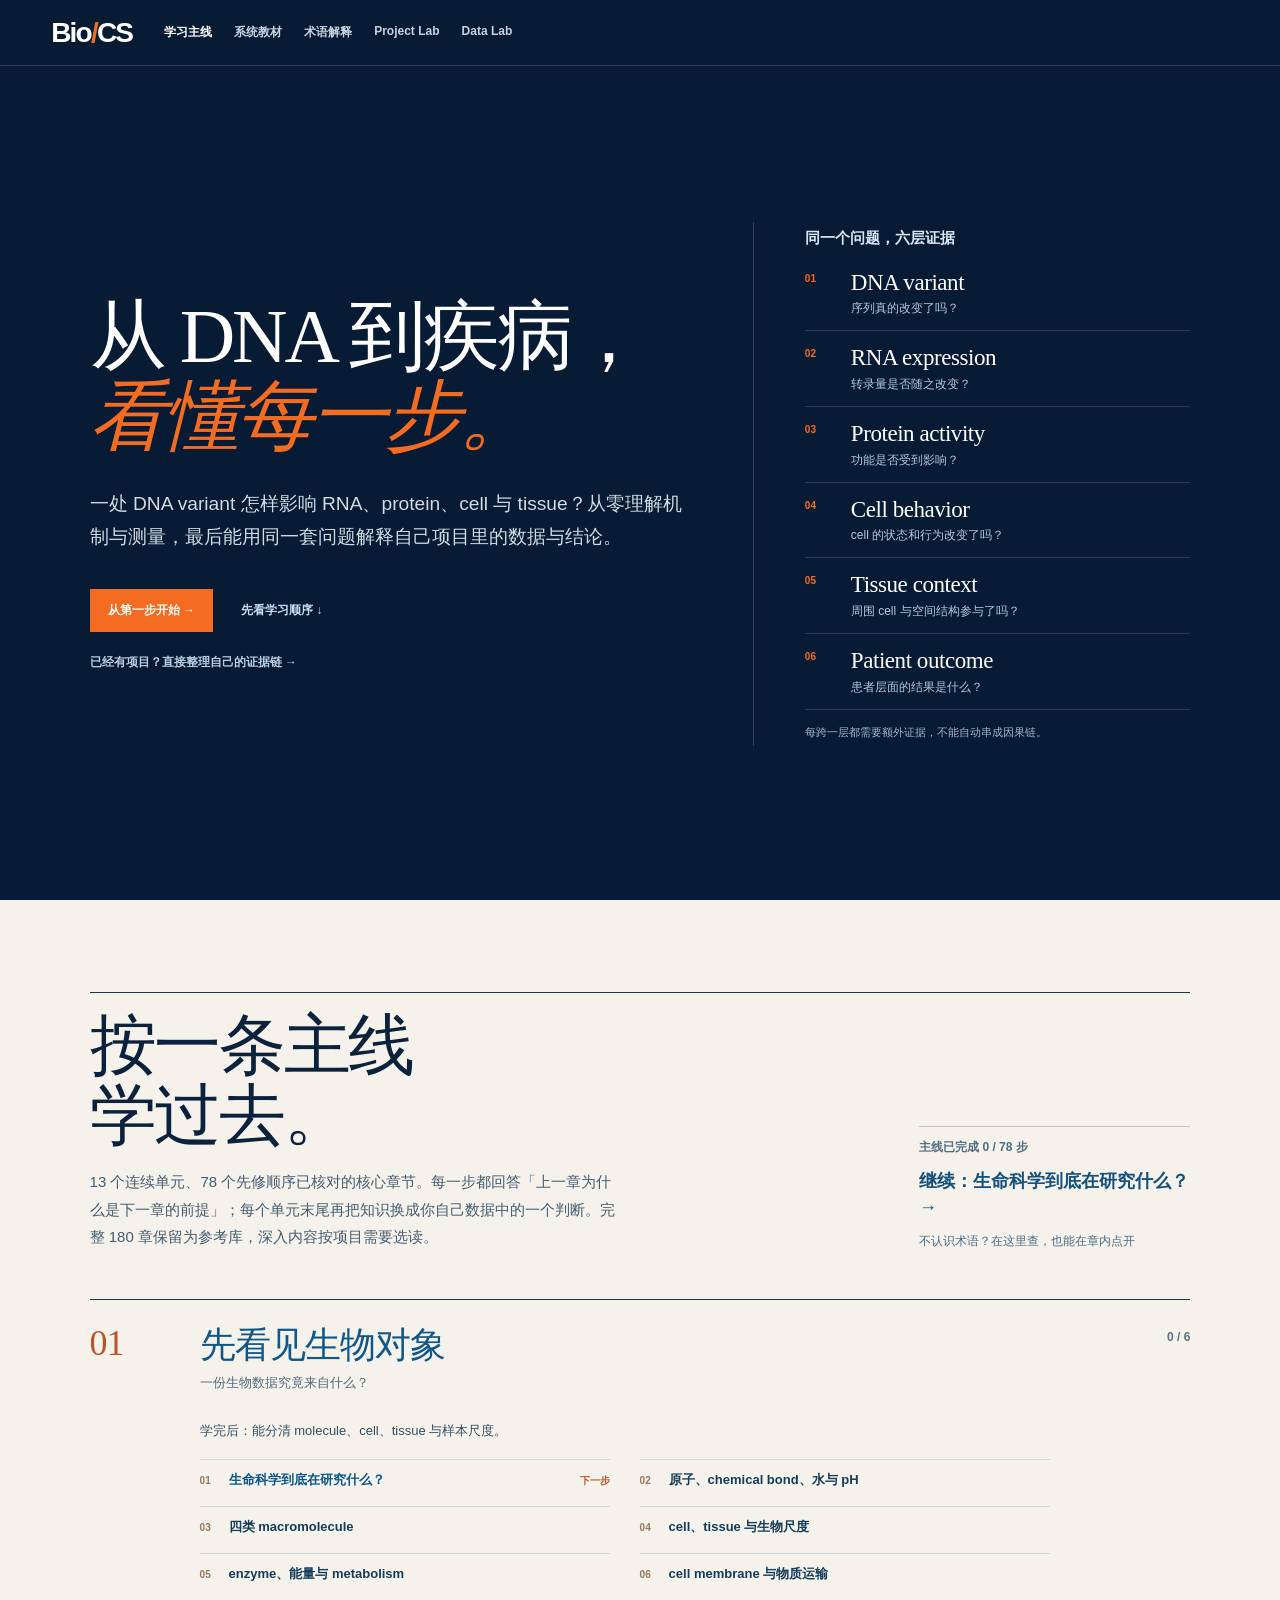
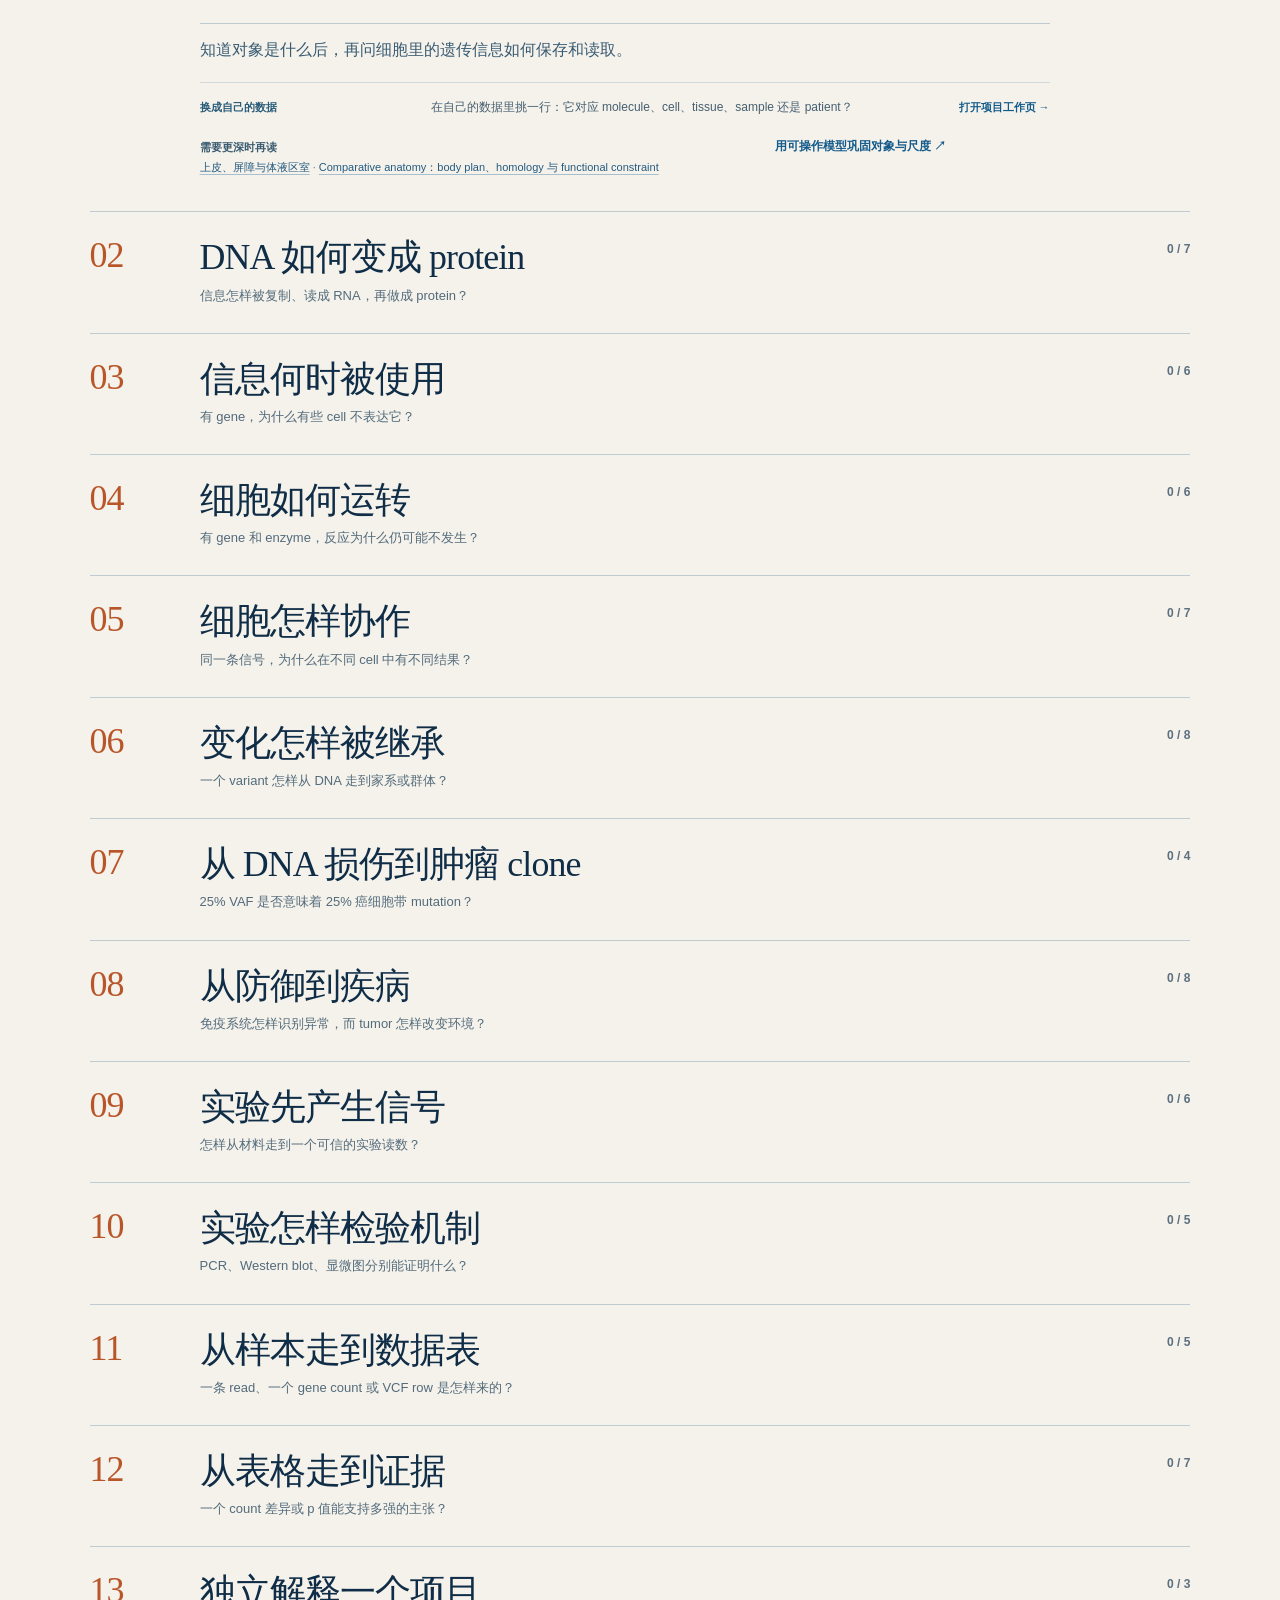
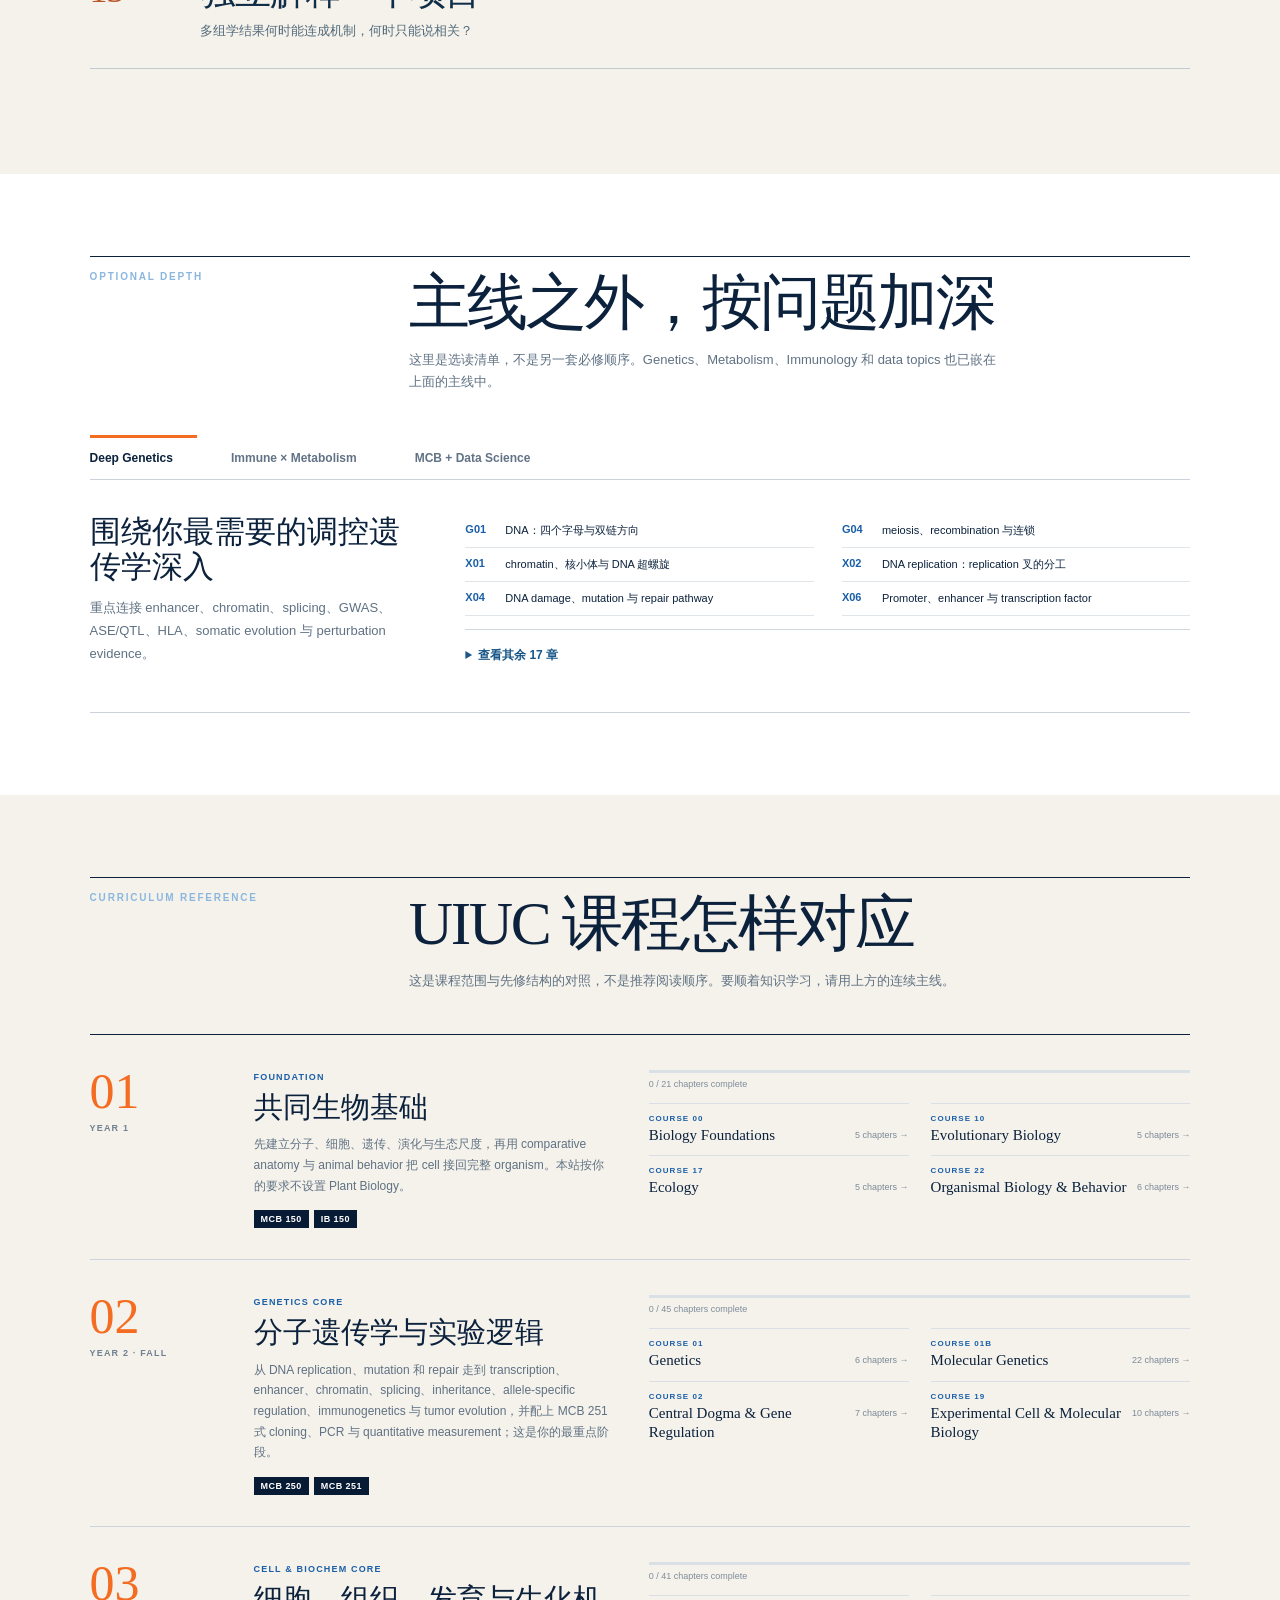
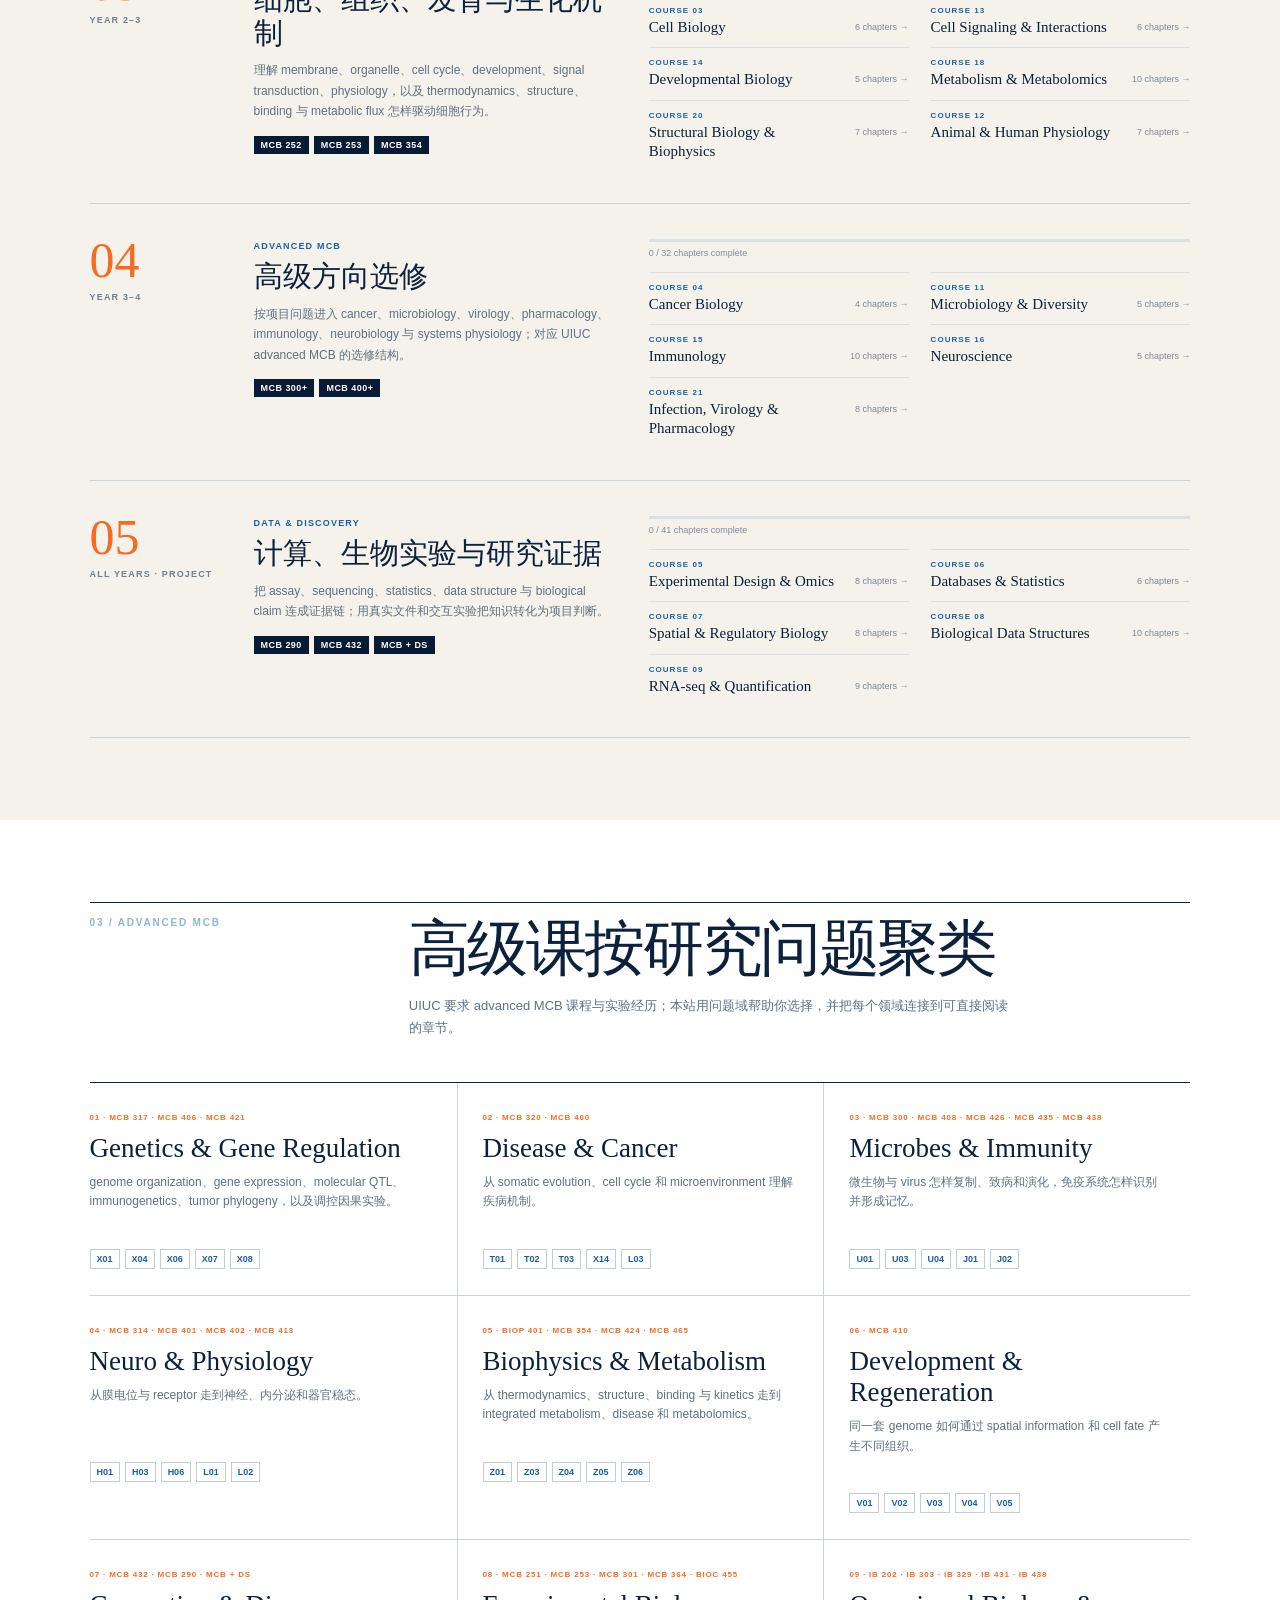
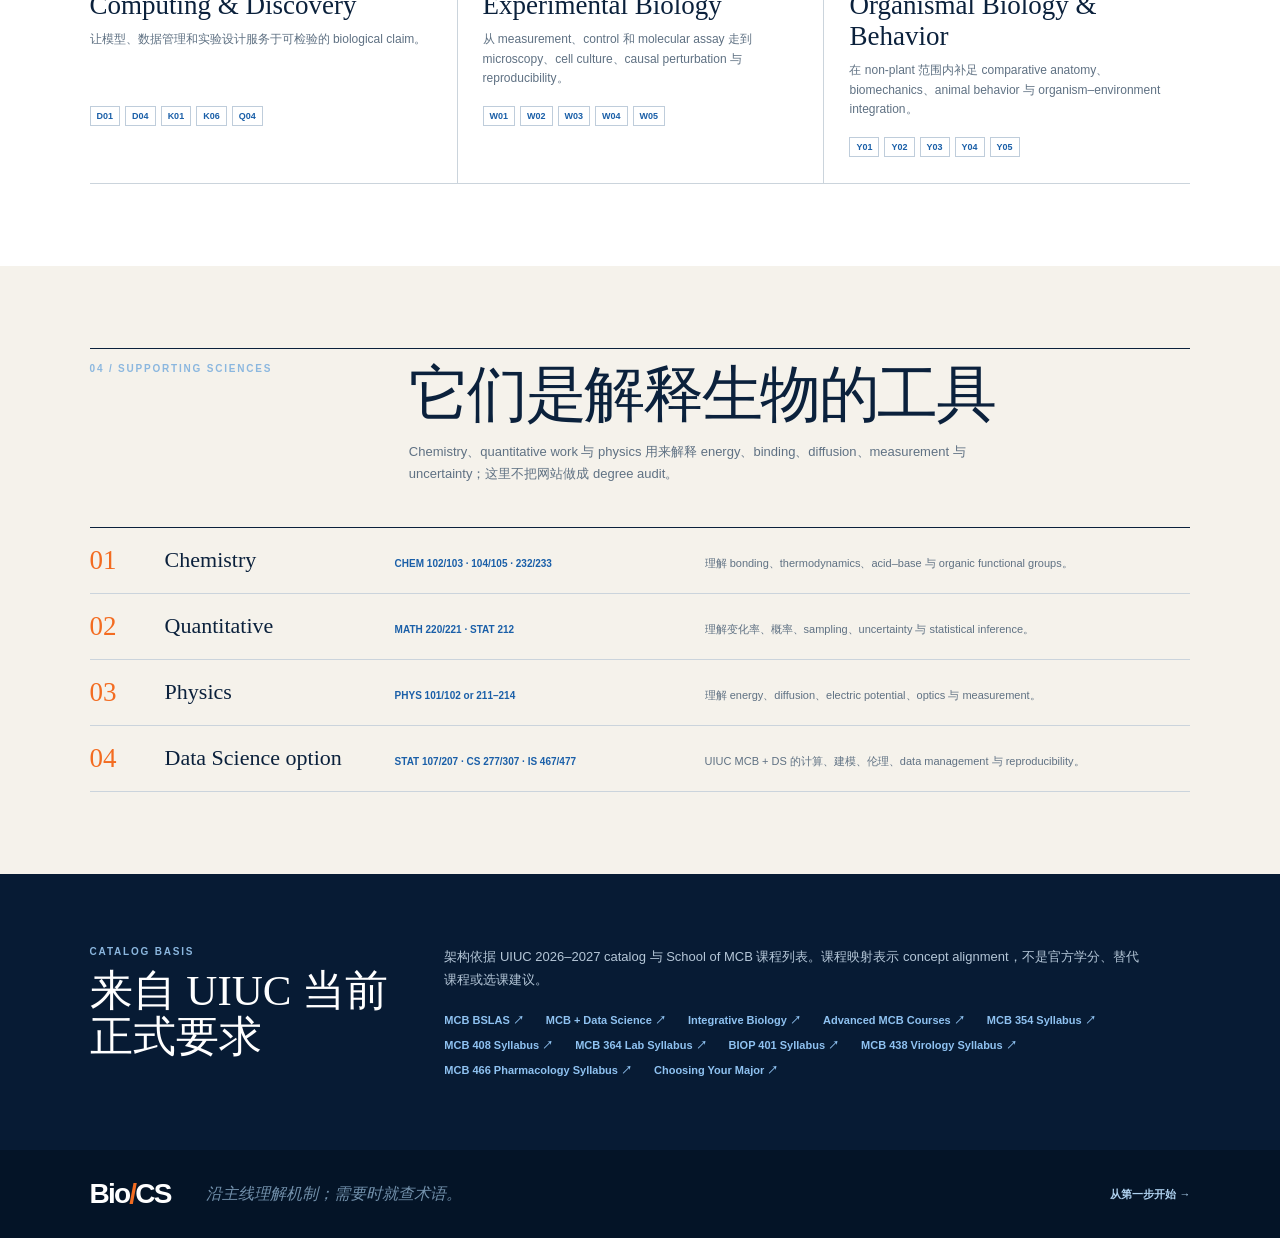
==== commit 0c3b7656: "Complete glossary and novice learning bridges" ====
--- a/index.html
+++ b/index.html
@@ -8,6 +8,8 @@
   <title>UIUC Biology Learning Path · Bio/CS</title>
   <link rel="icon" href="assets/favicon.svg" type="image/svg+xml">
   <link rel="stylesheet" href="uiuc-path.css?v=20260921-3">
+  <link rel="stylesheet" href="uiuc-story.css?v=20260925-1">
+  <link rel="stylesheet" href="guided-path.css?v=20260925-2">
   <script src="textbook-data.js" defer></script>
   <script src="textbook-undergrad-sources.js" defer></script>
   <script src="textbook-part-0.js" defer></script>
@@ -30,52 +32,53 @@
   <script src="textbook-uiuc-expansion.js" defer></script>
   <script src="textbook-intuition.js" defer></script>
   <script src="textbook-terminology.js" defer></script>
-  <script src="uiuc-curriculum.js" defer></script>
-  <script src="uiuc-path.js?v=20260921-2" defer></script>
+  <script src="uiuc-curriculum.js?v=20260925-1" defer></script>
+  <script src="guided-path.js?v=20260925-2" defer></script>
+  <script src="uiuc-path.js?v=20260925-3" defer></script>
 </head>
 <body>
-  <a class="skip-link" href="#curriculum-map">跳到课程路径</a>
+  <a class="skip-link" href="#guided-route">跳到学习主线</a>
   <header class="path-header">
     <a class="path-brand" href="index.html" aria-label="Bio/CS 学习路径首页">Bio<span>/</span>CS</a>
-    <nav aria-label="网站导航"><a href="index.html" aria-current="page">学习路径</a><a href="textbook.html">系统教材</a><a href="genetics-lab.html">Genetics Lab</a><a href="project-lab.html">Project Lab</a><a href="data-lab.html">Data Lab</a></nav>
+    <nav aria-label="网站导航"><a href="#guided-route" aria-current="page">学习主线</a><a href="textbook.html">系统教材</a><a href="glossary.html">术语解释</a><a href="project-lab.html">Project Lab</a><a href="data-lab.html">Data Lab</a></nav>
     <span class="path-header-meta">UIUC · 2026–2027</span>
   </header>
 
   <main>
     <section class="path-hero" aria-labelledby="path-title">
       <div class="path-hero-copy">
-        <p class="overline">BIOLOGY DEGREE LOGIC · REBUILT FOR COMPUTATIONAL WORK</p>
-        <h1 id="path-title">沿着 UIUC 的<br><em>先修关系</em><br><span class="path-hero-line">学生物</span></h1>
-        <p class="path-deck">为生物零基础的 computational learner 重建本科主干：先用 high-level intuition 看懂对象和因果，再用 English 记 biological terms，最后连接 assay、data 与 inference boundary。</p>
-        <div class="path-actions"><a href="#choose-track">选择学习路线 ↓</a><a href="project-lab.html">用一个 tumor case 串起全站 →</a></div>
+        <h1 id="path-title">从 DNA 到疾病，<br><em>看懂每一步。</em></h1>
+        <p class="path-deck">一处 DNA variant 怎样影响 RNA、protein、cell 与 tissue？从零理解机制与测量，最后能用同一套问题解释自己项目里的数据与结论。</p>
+        <div class="path-actions"><a id="hero-resume" href="textbook.html#b01">开始连续主线 →</a><a href="#guided-route">先看学习顺序 ↓</a></div>
+        <a class="path-route-shortcut" href="project-lab.html#your-project">已经有项目？直接整理自己的证据链 →</a>
       </div>
-      <div class="path-hero-visual" aria-label="UIUC MCB 课程先修结构示意">
-        <div class="helix" aria-hidden="true"><i></i><i></i><i></i><i></i><i></i><i></i><i></i></div>
+      <div class="path-hero-visual evidence-ladder" aria-label="从 DNA 变化到患者结果的六层问题；层与层之间需要额外证据">
+        <h2>同一个问题，六层证据</h2>
         <ol>
-          <li><span>01</span><b>MCB 150 + IB 150</b><small>shared foundation</small></li>
-          <li><span>02</span><b>MCB 250 + 251</b><small>molecular genetics</small></li>
-          <li><span>03</span><b>MCB 252 + 253</b><small>cells & development</small></li>
-          <li><span>04</span><b>MCB 354</b><small>biochemistry & metabolism</small></li>
-          <li><span>05</span><b>Advanced + Research</b><small>immunity · cancer · data</small></li>
+          <li><span>01</span><b>DNA variant</b><small>序列真的改变了吗？</small></li>
+          <li><span>02</span><b>RNA expression</b><small>转录量是否随之改变？</small></li>
+          <li><span>03</span><b>Protein activity</b><small>功能是否受到影响？</small></li>
+          <li><span>04</span><b>Cell behavior</b><small>cell 的状态和行为改变了吗？</small></li>
+          <li><span>05</span><b>Tissue context</b><small>周围 cell 与空间结构参与了吗？</small></li>
+          <li><span>06</span><b>Patient outcome</b><small>患者层面的结果是什么？</small></li>
         </ol>
+        <p>每跨一层都需要额外证据，不能自动串成因果链。</p>
       </div>
     </section>
 
-    <section class="path-orientation" aria-label="架构说明">
-      <p><b>唯一学习入口</b><span>UIUC prerequisite path</span></p>
-      <p><b>最深重点</b><span>Genetics · regulation · signaling</span></p>
-      <p><b>新增主干</b><span>Lab · Biophysics · Infection · Behavior</span></p>
-      <p><b>明确排除</b><span>Plant Biology</span></p>
+    <section class="guided-route" id="guided-route" aria-labelledby="guided-title">
+      <div class="guided-route-intro"><div><h2 id="guided-title">按一条主线学过去。</h2><p>13 个连续单元、78 个先修顺序已核对的核心章节。每一步都回答「上一章为什么是下一章的前提」；每个单元末尾再把知识换成你自己数据中的一个判断。完整 180 章保留为参考库，深入内容按项目需要选读。</p></div><div class="guided-resume"><span id="guided-progress">载入进度…</span><a id="guided-next" href="textbook.html#b01">从第一步开始 →</a><a href="glossary.html">不认识术语？在这里查，也能在章内点开</a></div></div>
+      <div id="guided-units" class="guided-units"></div>
     </section>
 
     <section class="track-section" id="choose-track" aria-labelledby="track-title">
-      <div class="section-intro"><span>01 / CHOOSE A ROUTE</span><h2 id="track-title">同一套知识，三种进入方式</h2><p>切换路线只改变推荐顺序，不删掉本科核心内容。零基础建议从 UIUC MCB Core 开始；已有项目问题可从 Genetics 或 Data Science 路线切入。</p></div>
-      <div class="track-switch" role="group" aria-label="选择学习路线" id="track-switch"></div>
+      <div class="section-intro"><span>OPTIONAL DEPTH</span><h2 id="track-title">主线之外，按问题加深</h2><p>这里是选读清单，不是另一套必修顺序。Genetics、Metabolism、Immunology 和 data topics 也已嵌在上面的主线中。</p></div>
+      <div class="track-switch" role="group" aria-label="选择深入主题" id="track-switch"></div>
       <div class="track-summary" id="track-summary" aria-live="polite"></div>
     </section>
 
     <section class="curriculum-section" id="curriculum-map" aria-labelledby="curriculum-title">
-      <div class="section-intro"><span>02 / PREREQUISITE MAP</span><h2 id="curriculum-title">五个阶段，而不是孤立课程</h2><p>每一阶段说明对应的 UIUC 课程、本网站覆盖范围、chapter 数量与下一步；MCB core、laboratory、biophysics 与 IB 的 non-plant organismal core 被放进同一张依赖图。</p></div>
+      <div class="section-intro"><span>CURRICULUM REFERENCE</span><h2 id="curriculum-title">UIUC 课程怎样对应</h2><p>这是课程范围与先修结构的对照，不是推荐阅读顺序。要顺着知识学习，请用上方的连续主线。</p></div>
       <div id="stage-list" class="stage-list"></div>
     </section>
 
@@ -95,6 +98,6 @@
     </section>
   </main>
 
-  <footer><a class="path-brand" href="index.html">Bio<span>/</span>CS</a><p>Learn the dependency graph, not a glossary.</p><a href="textbook.html">开始系统教材 →</a></footer>
+  <footer><a class="path-brand" href="index.html">Bio<span>/</span>CS</a><p>沿主线理解机制；需要时就查术语。</p><a href="textbook.html#b01">从第一步开始 →</a></footer>
 </body>
 </html>
--- a/uiuc-story.css
+++ b/uiuc-story.css
@@ -0,0 +1,30 @@
+/* The home page begins with the question the curriculum helps answer. */
+.path-hero{grid-template-columns:minmax(0,1.04fr) minmax(350px,.76fr);align-items:center}
+.path-hero-copy{max-width:740px}
+.path-hero h1{margin:0 0 30px;font-size:clamp(54px,6vw,88px);line-height:1.05}
+.path-deck{max-width:640px;font-size:clamp(17px,1.5vw,21px);line-height:1.7}
+.path-route-shortcut{display:inline-block;color:#b8cee0;font-size:12px;font-weight:700;margin-top:22px;text-underline-offset:4px}
+.evidence-ladder{min-height:0;padding-top:5px;padding-bottom:5px}
+.evidence-ladder h2{font:650 15px/1.4 var(--sans);color:#d8e6f1;margin:0 0 8px}
+.evidence-ladder li{grid-template-columns:32px minmax(0,1fr);gap:0 14px;padding:13px 0}
+.evidence-ladder li span{font-size:10px;padding-top:4px}
+.evidence-ladder li b{font:400 clamp(20px,1.8vw,27px)/1.2 var(--serif);letter-spacing:-.02em}
+.evidence-ladder li small{text-transform:none;letter-spacing:0;font-size:12px;color:#b3c9db;line-height:1.5;margin-top:3px}
+.evidence-ladder>p{color:#9fb7ca;font-size:11px;line-height:1.6;margin:14px 0 0}
+.track-summary{align-items:start}
+.track-summary h3{margin-top:0}
+.track-preview,.track-more>div{display:grid;grid-template-columns:repeat(2,minmax(0,1fr));gap:0 28px}
+.track-chapters{display:block}
+.track-more{border-top:1px solid #cdd7dc;margin-top:13px;padding-top:8px}
+.track-more summary{color:#195788;font-size:12px;font-weight:750;padding:9px 0;min-height:40px;cursor:pointer}
+.track-more>div{padding:6px 0 14px}
+@media(max-width:980px){.path-hero{grid-template-columns:minmax(0,1fr) minmax(310px,.7fr)}}
+@media(max-width:760px){
+  .path-hero{display:block;padding:62px 22px 47px}
+  .path-hero h1{font-size:clamp(43px,12vw,57px);line-height:1.06}
+  .path-deck{font-size:16px}
+  .evidence-ladder{border-left:0;border-top:1px solid rgba(255,255,255,.2);padding:23px 0 0;margin-top:43px}
+  .evidence-ladder li{padding:11px 0}
+  .evidence-ladder li b{font-size:23px}
+  .track-preview,.track-more>div{grid-template-columns:1fr}
+}
--- a/guided-path.css
+++ b/guided-path.css
@@ -0,0 +1,59 @@
+/* A single visible course spine; the UIUC catalog remains a reference below it. */
+.guided-route{padding:92px clamp(24px,7vw,110px) 105px;background:#f5f2eb;scroll-margin-top:66px}
+.guided-route-intro{display:grid;grid-template-columns:minmax(0,1.5fr) minmax(270px,.55fr);gap:clamp(40px,7vw,110px);align-items:end;border-top:1px solid #183751;padding:18px 0 48px}
+.guided-route-intro h2{font:400 clamp(44px,5.2vw,72px)/1.05 var(--serif);letter-spacing:-.035em;margin:0 0 17px;max-width:12ch;text-wrap:balance}
+.guided-route-intro p{font-size:15px;line-height:1.85;color:#455d70;margin:0;max-width:64ch}
+.guided-resume{border-top:1px solid #b9c6cd;padding-top:12px;display:grid;gap:12px;align-content:start}
+.guided-resume span{color:#526d81;font-size:12px;font-weight:750}
+.guided-resume a:nth-child(2){color:#15517e;font:600 18px/1.45 var(--serif);text-underline-offset:4px}
+.guided-resume a:last-child{font-size:12px;color:#486a85;line-height:1.55;text-underline-offset:3px}
+.guided-units{border-top:1px solid #183751}
+.guided-unit{border-bottom:1px solid #bfcbd0}
+.guided-unit summary{list-style:none;display:grid;grid-template-columns:90px minmax(0,1fr) 86px;gap:20px;align-items:start;padding:25px 0 27px;cursor:pointer;min-height:105px}
+.guided-unit summary::-webkit-details-marker{display:none}
+.guided-unit summary:focus-visible{outline:3px solid #bc6637;outline-offset:5px}
+.guided-unit-number{font:400 36px/1 var(--serif);color:#b95629;letter-spacing:-.03em}
+.guided-unit-heading strong{display:block;font:400 clamp(24px,2.8vw,36px)/1.15 var(--serif);letter-spacing:-.025em;color:#102d47}
+.guided-unit-heading small{display:block;margin-top:7px;font-size:13px;color:#536b7b;line-height:1.55}
+.guided-unit-progress{text-align:right;font-size:12px;font-weight:750;color:#5c7080;font-variant-numeric:tabular-nums;white-space:nowrap;padding-top:5px}
+.guided-unit[open] .guided-unit-heading strong{color:#0f5789}
+.guided-unit-body{margin:0 86px 34px 110px;max-width:850px}
+.guided-outcome{margin:0 0 17px;color:#344e61;font-size:13px;line-height:1.7}
+.guided-unit ol{list-style:none;margin:0;padding:0;display:grid;grid-template-columns:repeat(2,minmax(0,1fr));column-gap:30px}
+.guided-unit li{border-top:1px solid #d0d9da;min-width:0}
+.guided-unit li a{display:flex;align-items:baseline;gap:9px;padding:10px 0;color:#153c5a;font-size:13px;line-height:1.5;min-height:46px}
+.guided-unit li a span{color:#9a765c;font-size:10px;font-weight:800;min-width:20px}
+.guided-unit li a b{font-weight:600;min-width:0}
+.guided-unit li.is-complete a b{color:#627a76}
+.guided-unit li.is-complete a b:after{content:' ✓';color:#26745a}
+.guided-unit li.is-next a b{color:#0a5589}
+.guided-unit li a em{font-style:normal;color:#ba5826;font-size:10px;font-weight:800;white-space:nowrap;margin-left:auto}
+.guided-bridge{border-top:1px solid #bfcbd0;margin:23px 0 0;padding-top:13px;color:#395c73;font:400 16px/1.65 var(--serif)}
+.guided-apply{border-top:1px solid #d1d9dc;margin-top:18px;padding-top:15px;display:grid;grid-template-columns:minmax(0,.42fr) minmax(0,1fr) auto;gap:16px;align-items:baseline}
+.guided-apply b{font-size:11px;color:#295c78}
+.guided-apply p{font-size:12px;line-height:1.65;color:#465f70;margin:0}
+.guided-apply a{font-size:11px;font-weight:750;color:#125b8b;white-space:nowrap;text-underline-offset:3px}
+.guided-unit-more{display:grid;grid-template-columns:minmax(0,1fr) minmax(180px,.5fr);gap:26px;margin-top:19px}
+.guided-unit-more p{margin:0;color:#667c88;font-size:11px;line-height:1.85}
+.guided-unit-more p b{display:block;color:#395a6f;font-size:11px}
+.guided-unit-more p a{color:#245b80;text-decoration:underline;text-decoration-color:#a8c0ce;text-underline-offset:3px}
+.guided-practice{color:#145b8b;font-size:12px;font-weight:750;line-height:1.6;align-self:start;text-underline-offset:4px}
+@media(max-width:980px){.guided-route-intro{grid-template-columns:1fr;gap:24px}.guided-resume{max-width:580px}.guided-unit-body{margin-right:0}}
+@media(max-width:760px){
+  .path-header nav a:nth-child(n+4){display:none}
+  .path-header nav a:nth-child(3){display:inline}
+  .guided-route{padding:64px 22px 72px;scroll-margin-top:58px}
+  .guided-route-intro{padding-bottom:31px}
+  .guided-route-intro h2{font-size:clamp(40px,11vw,52px)}
+  .guided-route-intro p{font-size:14px}
+  .guided-unit summary{grid-template-columns:46px minmax(0,1fr) 48px;gap:12px;padding:20px 0;min-height:0}
+  .guided-unit-number{font-size:27px}
+  .guided-unit-heading strong{font-size:25px}
+  .guided-unit-heading small{font-size:12px}
+  .guided-unit-progress{font-size:10px}
+  .guided-unit-body{margin:0 0 28px 58px}
+  .guided-unit ol{grid-template-columns:1fr}
+  .guided-unit-more,.guided-apply{grid-template-columns:1fr;gap:9px}
+  .guided-apply a{white-space:normal}
+}
+@media(max-width:380px){.path-header{gap:12px}.path-header nav{gap:9px}.path-header nav a{font-size:9px}.path-brand{font-size:22px}}
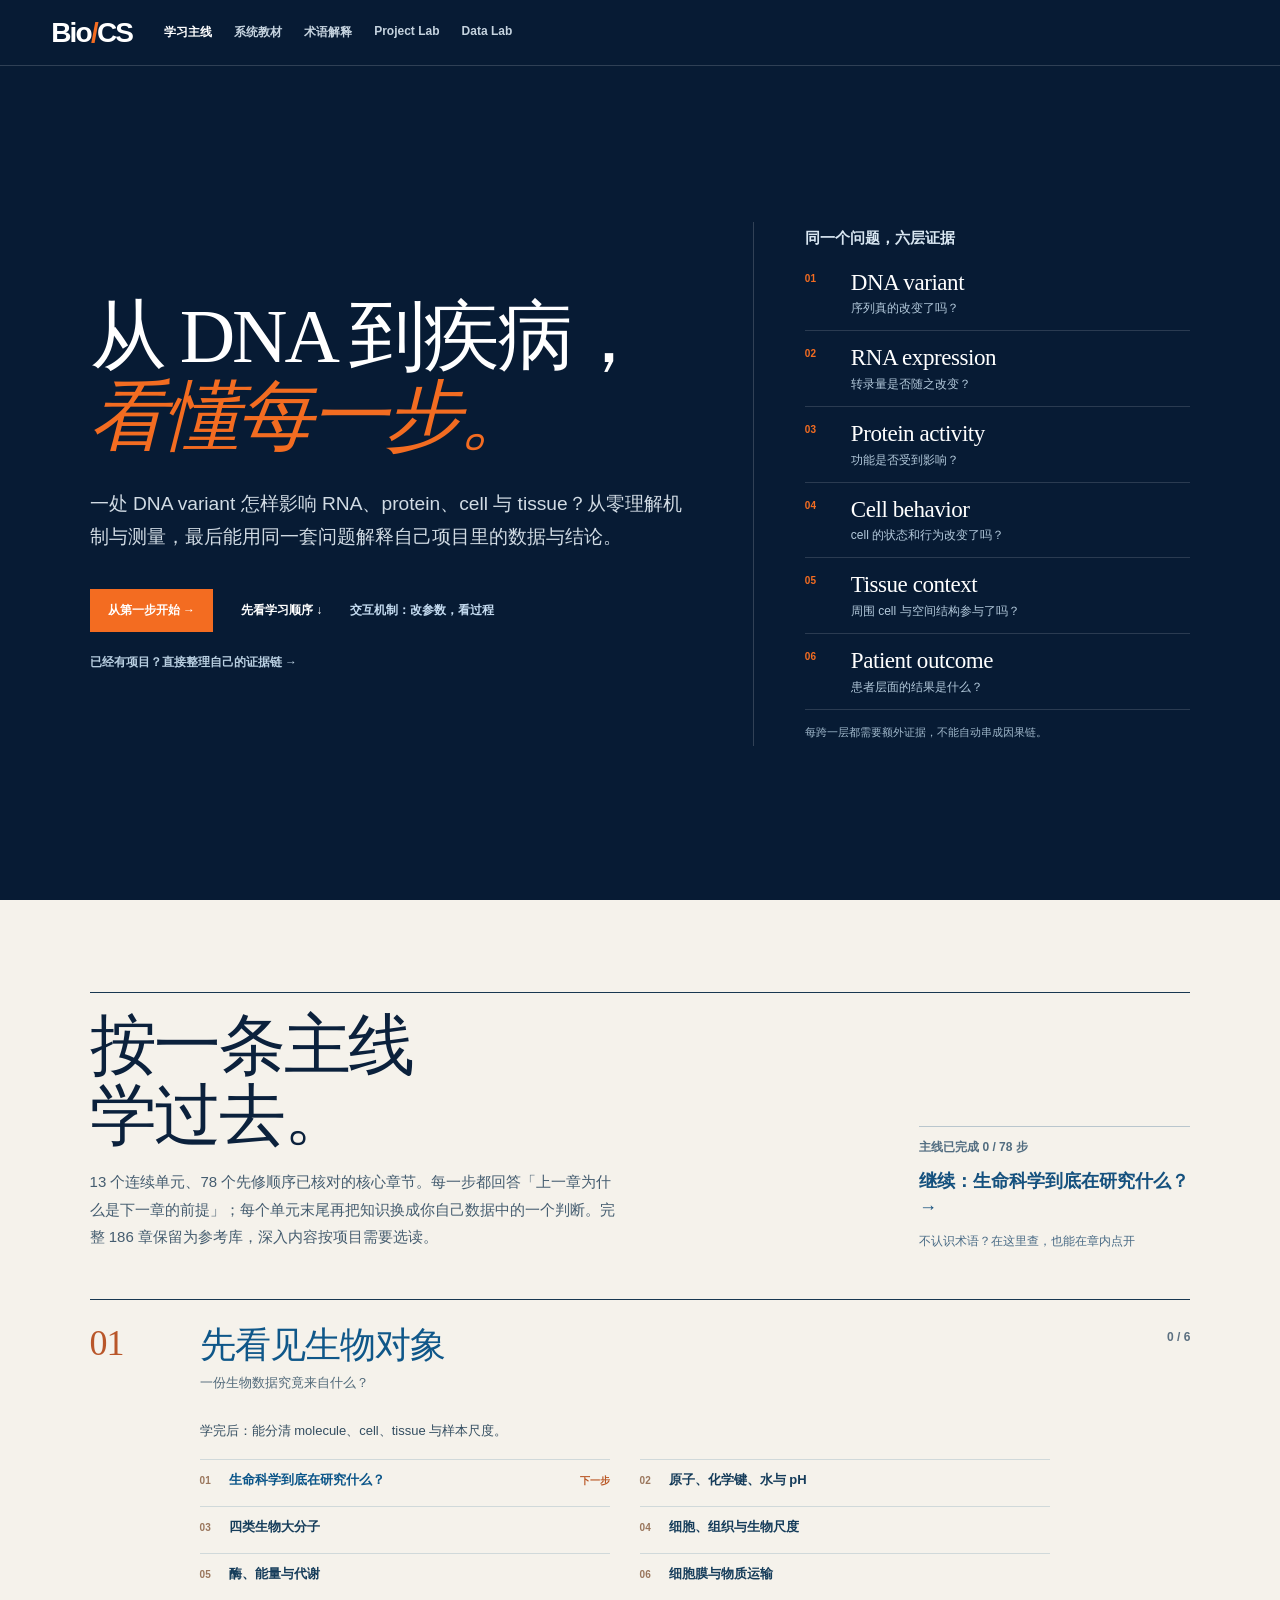
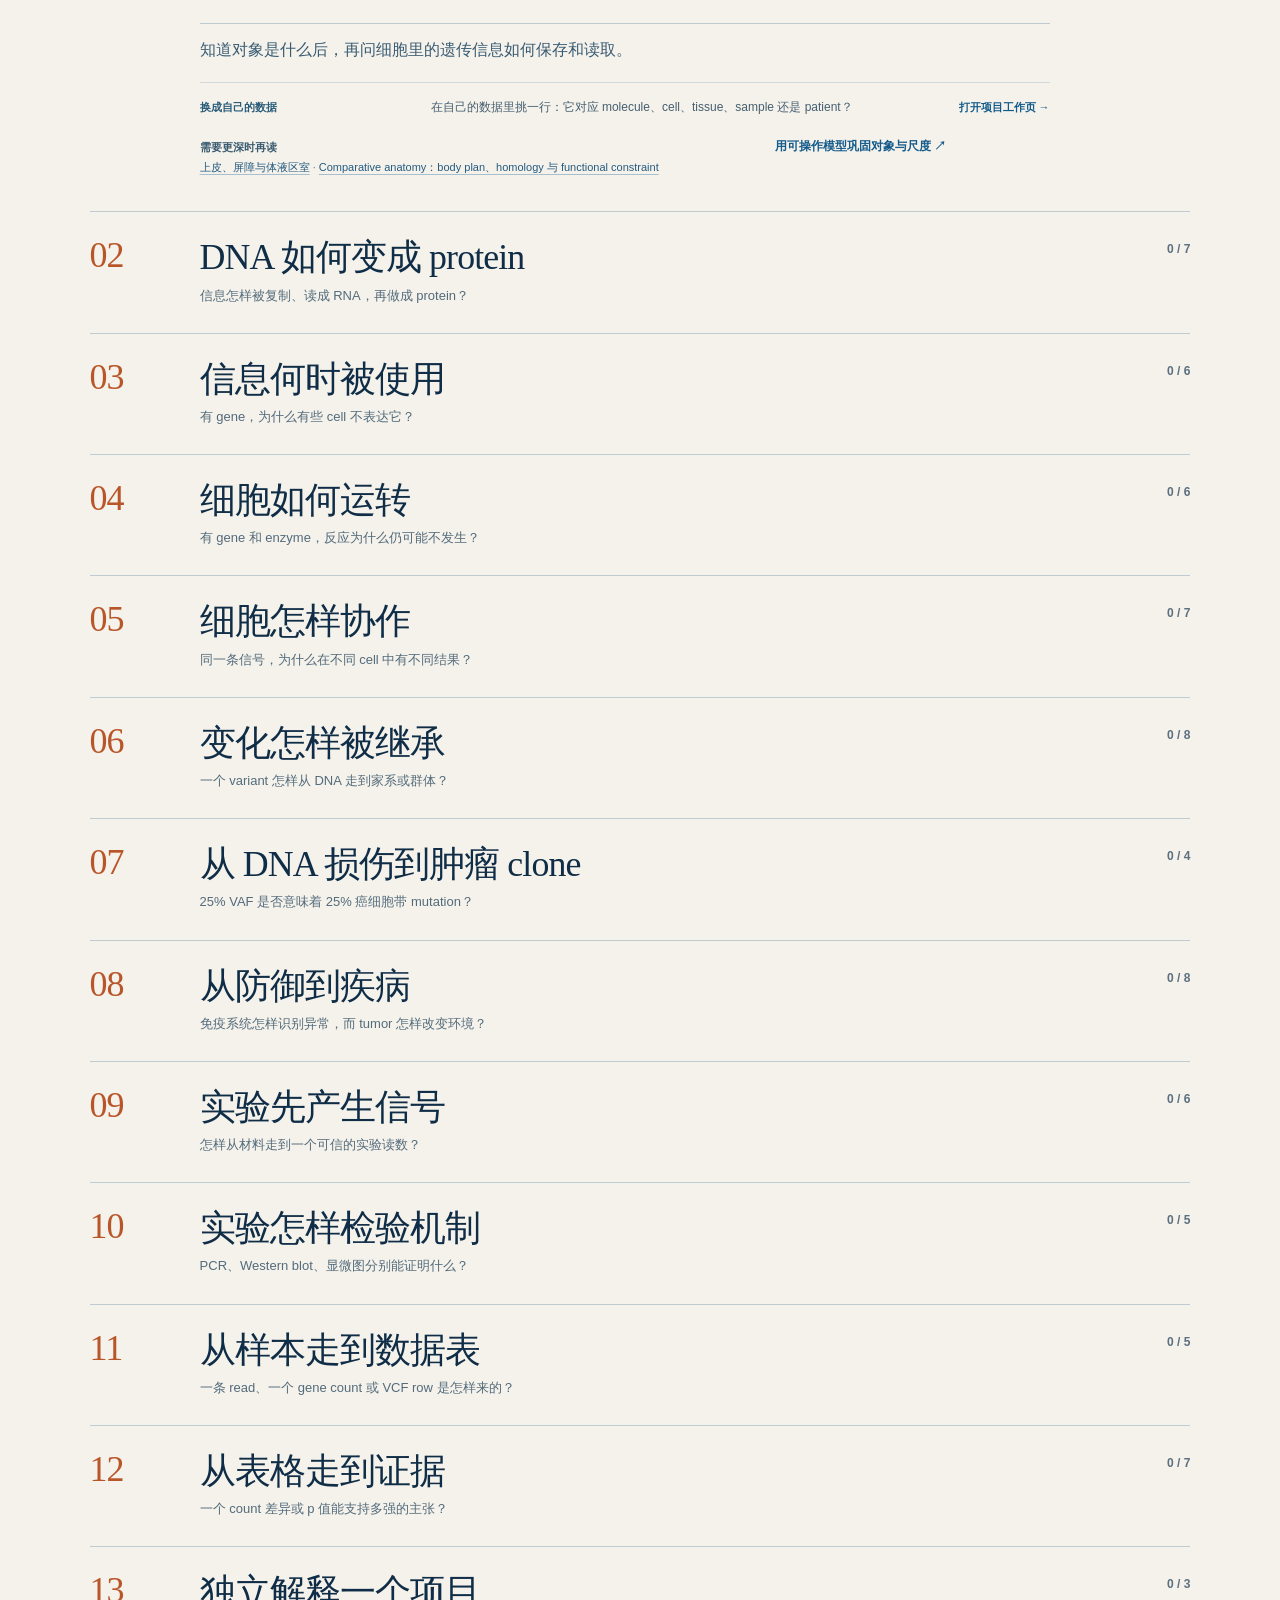
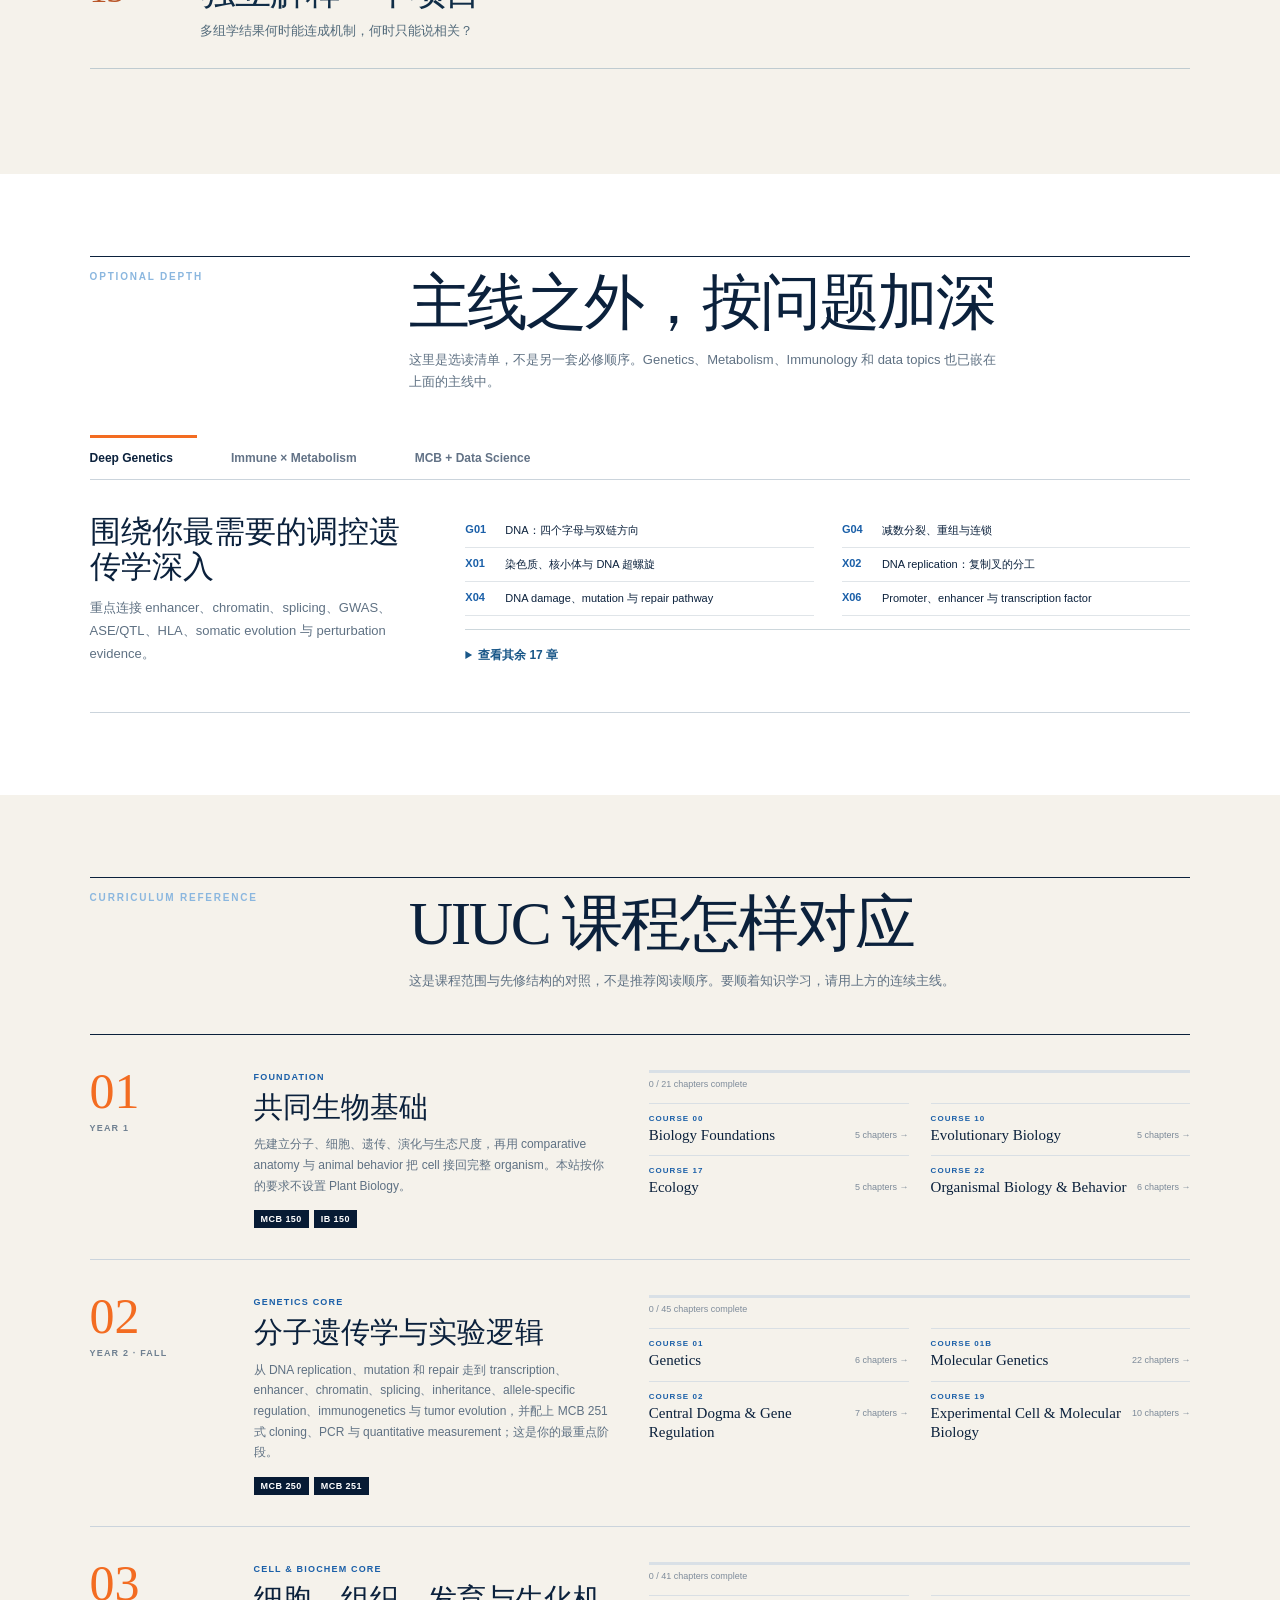
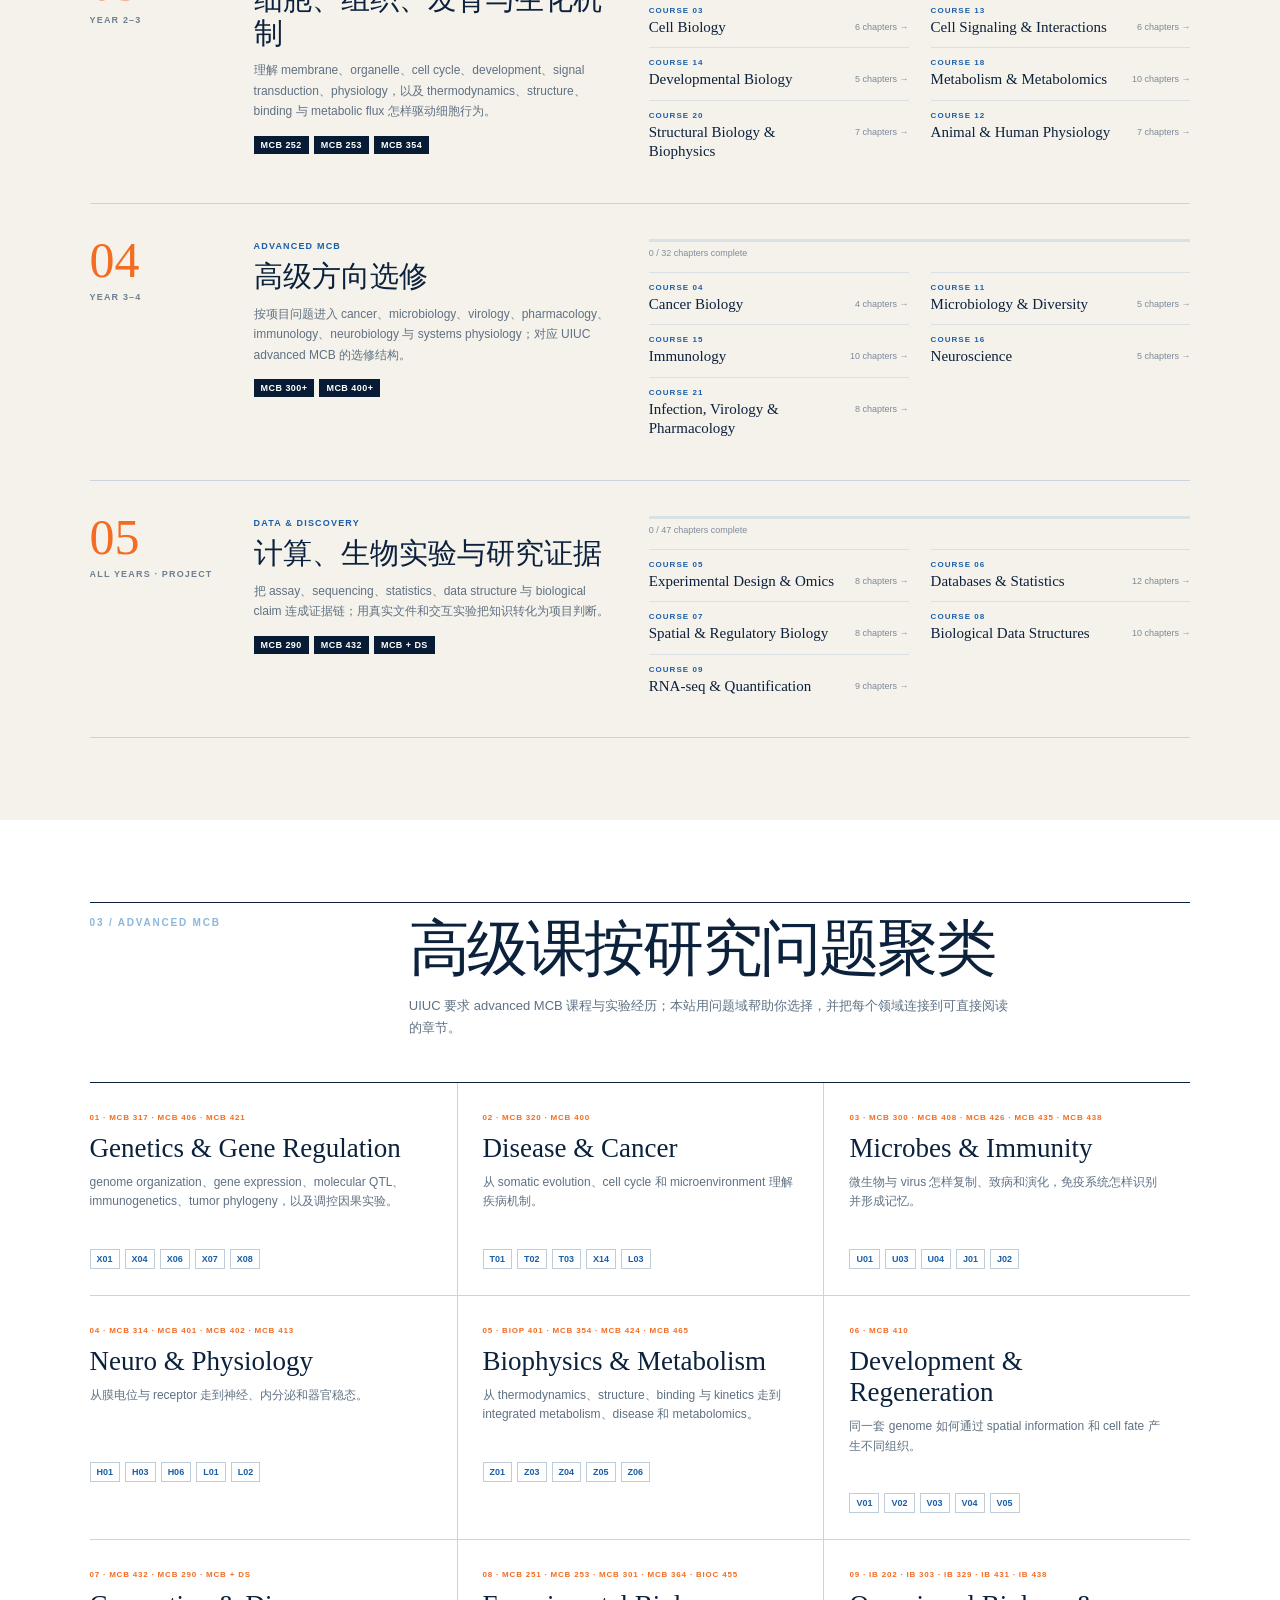
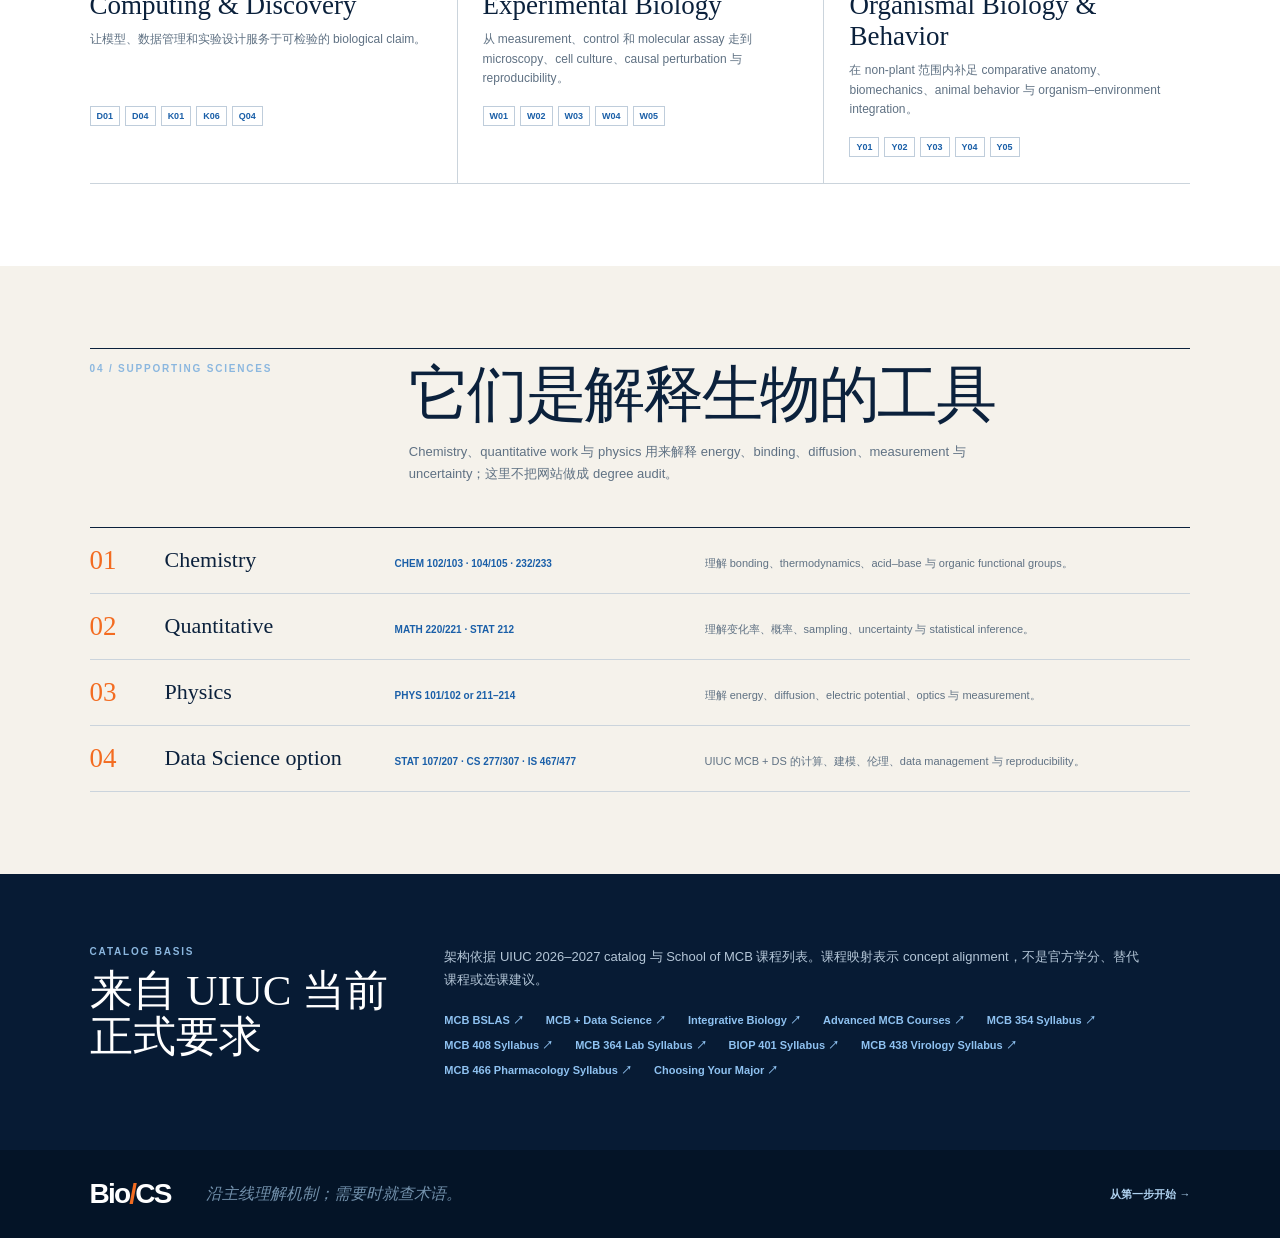
==== commit a1f1868c: "Add biological mechanism workbench and single-cell methods chapters" ====
--- a/index.html
+++ b/index.html
@@ -31,6 +31,8 @@
   <script src="textbook-metabolism.js" defer></script>
   <script src="textbook-uiuc-expansion.js" defer></script>
   <script src="textbook-intuition.js" defer></script>
+  <script src="textbook-data-lens.js" defer></script>
+  <script src="textbook-mechanism-expansion.js" defer></script>
   <script src="textbook-terminology.js" defer></script>
   <script src="uiuc-curriculum.js?v=20260925-1" defer></script>
   <script src="guided-path.js?v=20260925-2" defer></script>
@@ -49,7 +51,7 @@
       <div class="path-hero-copy">
         <h1 id="path-title">从 DNA 到疾病，<br><em>看懂每一步。</em></h1>
         <p class="path-deck">一处 DNA variant 怎样影响 RNA、protein、cell 与 tissue？从零理解机制与测量，最后能用同一套问题解释自己项目里的数据与结论。</p>
-        <div class="path-actions"><a id="hero-resume" href="textbook.html#b01">开始连续主线 →</a><a href="#guided-route">先看学习顺序 ↓</a></div>
+        <div class="path-actions"><a id="hero-resume" href="textbook.html#b01">开始连续主线 →</a><a href="#guided-route">先看学习顺序 ↓</a><a href="foundations-lab.html#mechanism-workbench">交互机制：改参数，看过程</a></div>
         <a class="path-route-shortcut" href="project-lab.html#your-project">已经有项目？直接整理自己的证据链 →</a>
       </div>
       <div class="path-hero-visual evidence-ladder" aria-label="从 DNA 变化到患者结果的六层问题；层与层之间需要额外证据">
@@ -67,7 +69,7 @@
     </section>
 
     <section class="guided-route" id="guided-route" aria-labelledby="guided-title">
-      <div class="guided-route-intro"><div><h2 id="guided-title">按一条主线学过去。</h2><p>13 个连续单元、78 个先修顺序已核对的核心章节。每一步都回答「上一章为什么是下一章的前提」；每个单元末尾再把知识换成你自己数据中的一个判断。完整 180 章保留为参考库，深入内容按项目需要选读。</p></div><div class="guided-resume"><span id="guided-progress">载入进度…</span><a id="guided-next" href="textbook.html#b01">从第一步开始 →</a><a href="glossary.html">不认识术语？在这里查，也能在章内点开</a></div></div>
+      <div class="guided-route-intro"><div><h2 id="guided-title">按一条主线学过去。</h2><p>13 个连续单元、78 个先修顺序已核对的核心章节。每一步都回答「上一章为什么是下一章的前提」；每个单元末尾再把知识换成你自己数据中的一个判断。完整 186 章保留为参考库，深入内容按项目需要选读。</p></div><div class="guided-resume"><span id="guided-progress">载入进度…</span><a id="guided-next" href="textbook.html#b01">从第一步开始 →</a><a href="glossary.html">不认识术语？在这里查，也能在章内点开</a></div></div>
       <div id="guided-units" class="guided-units"></div>
     </section>
 
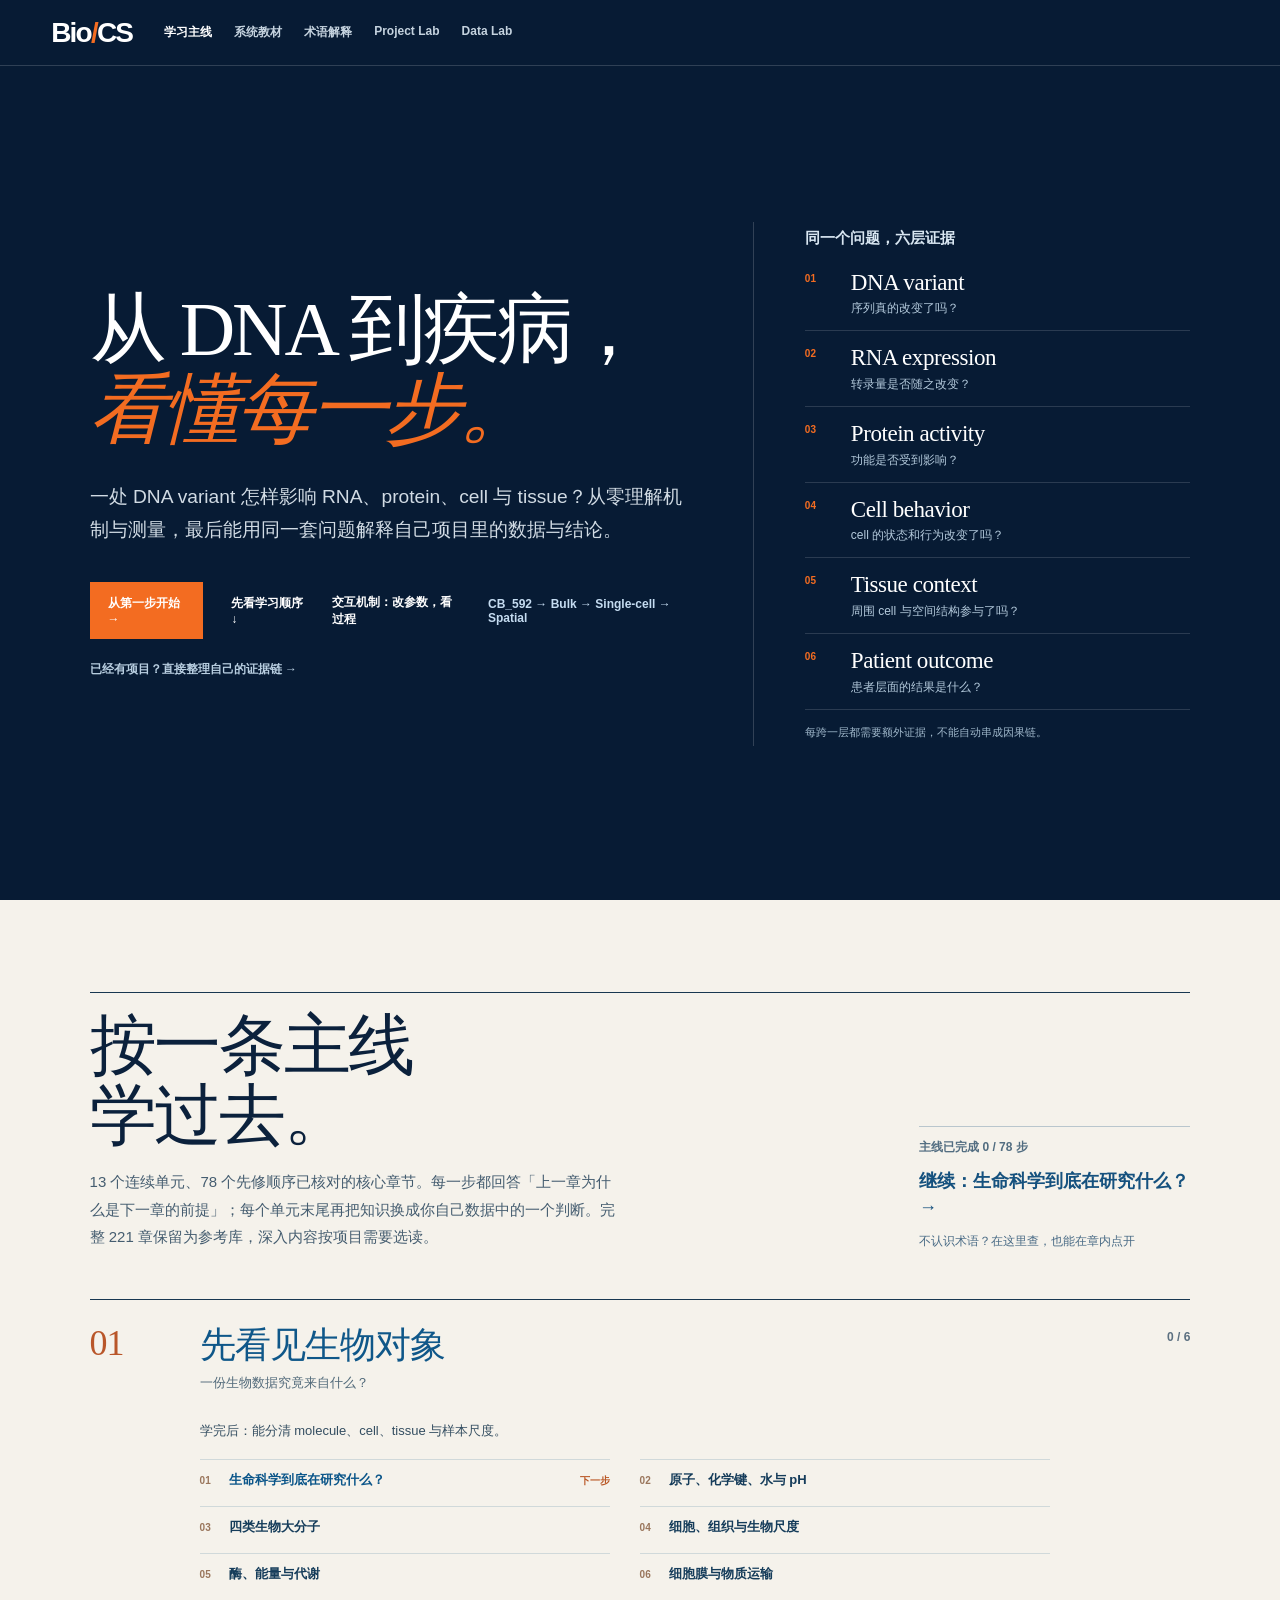
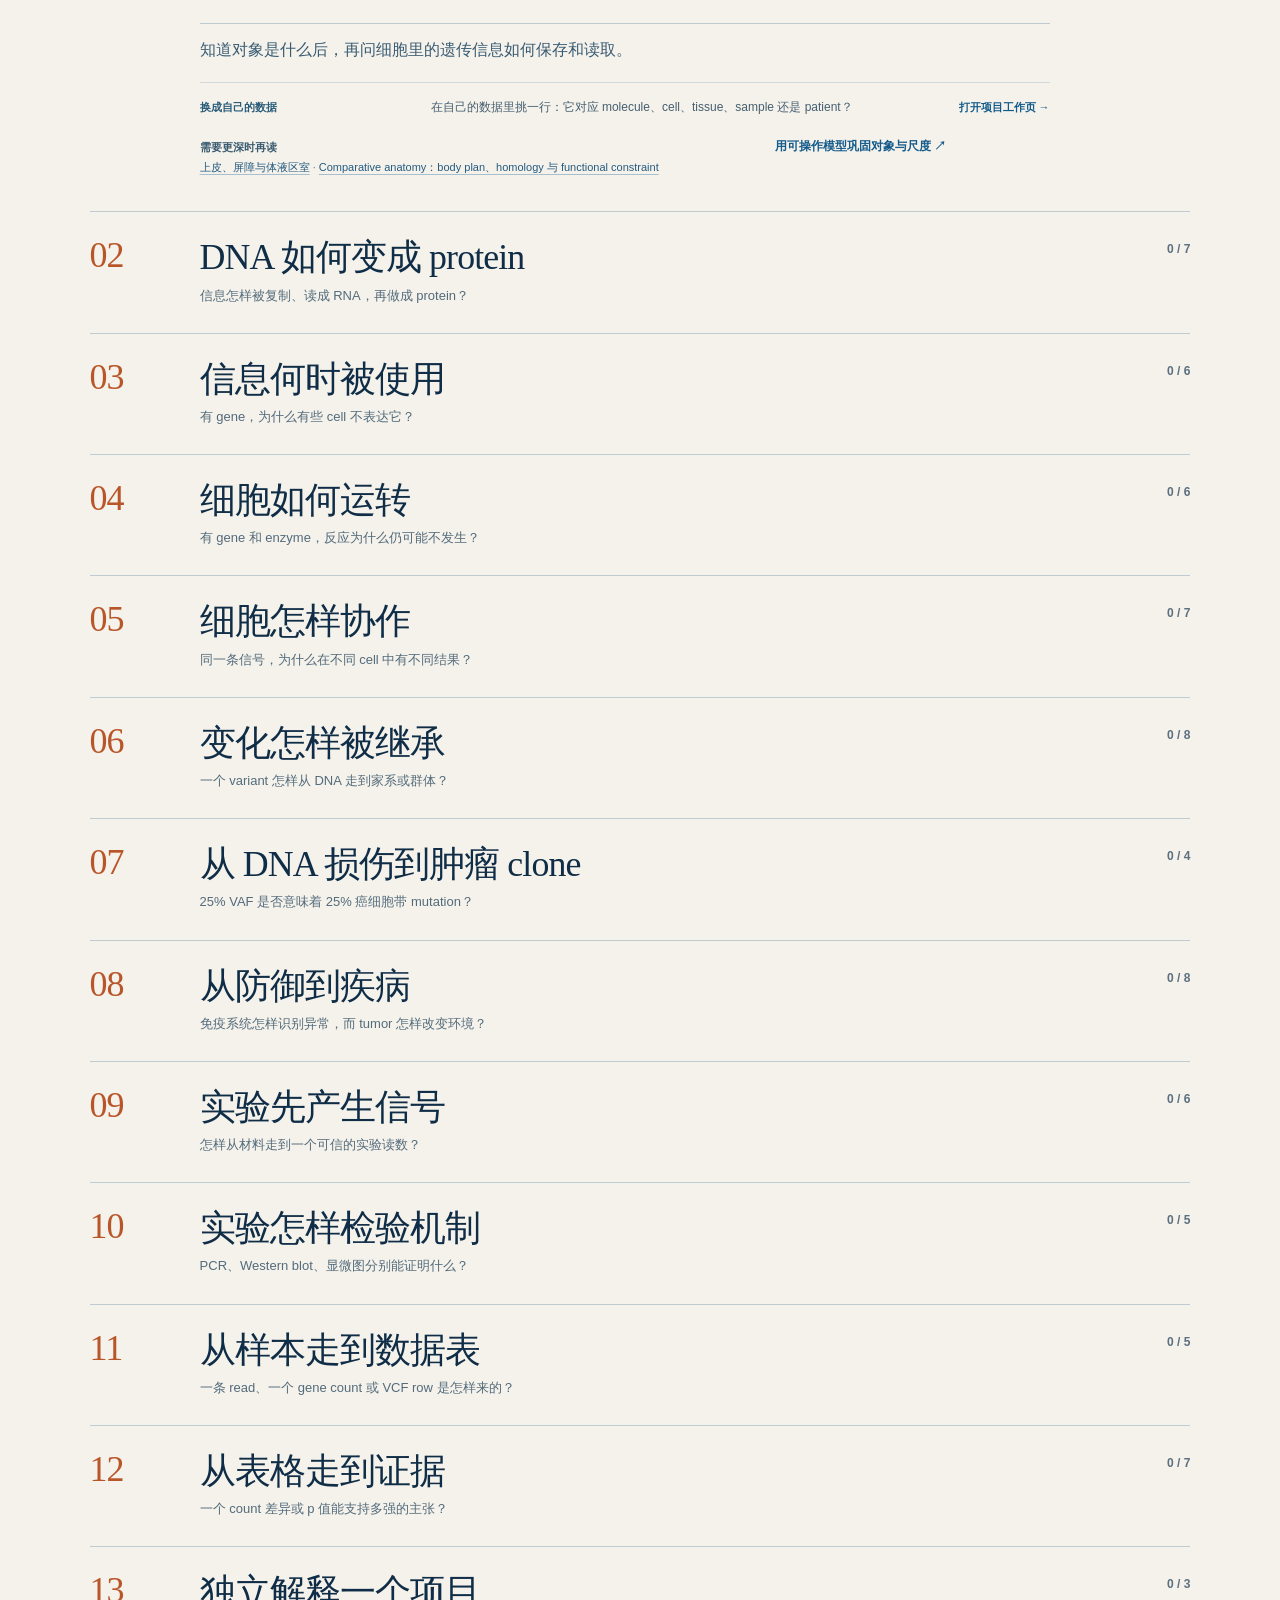
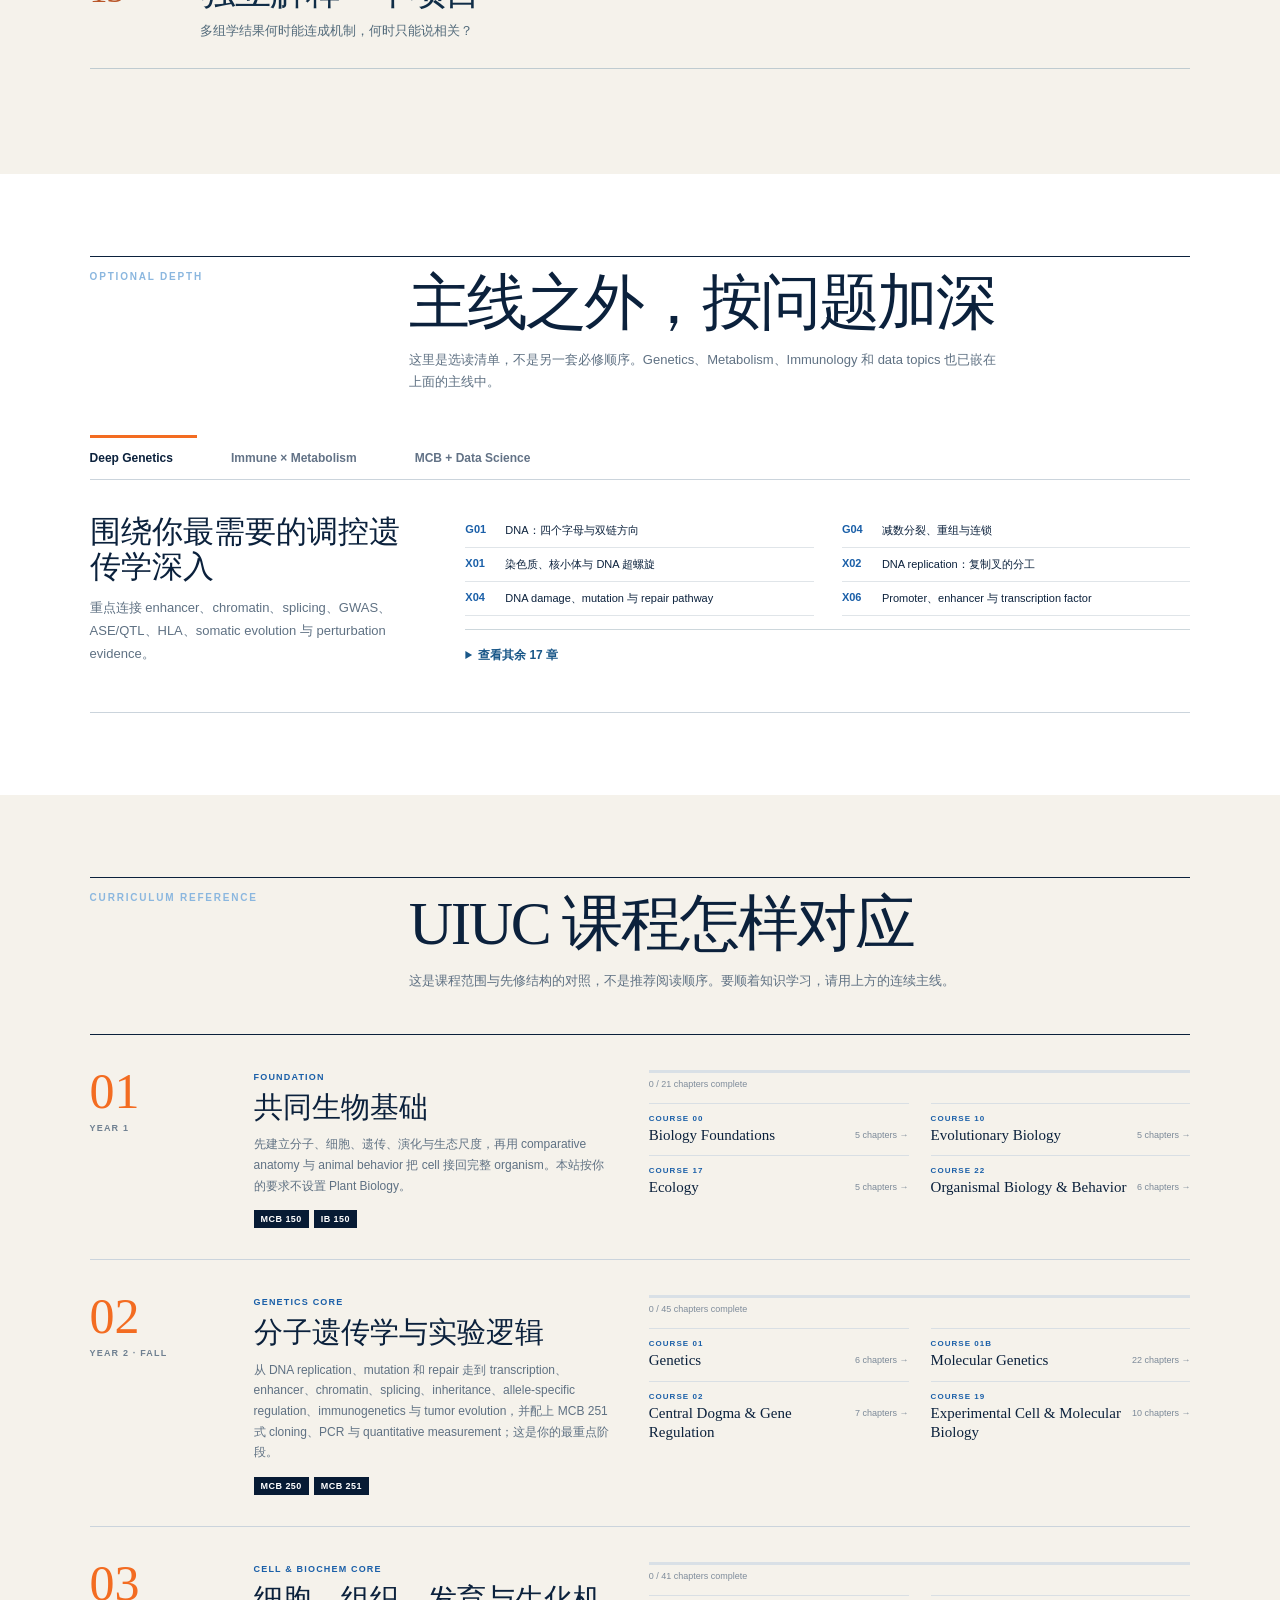
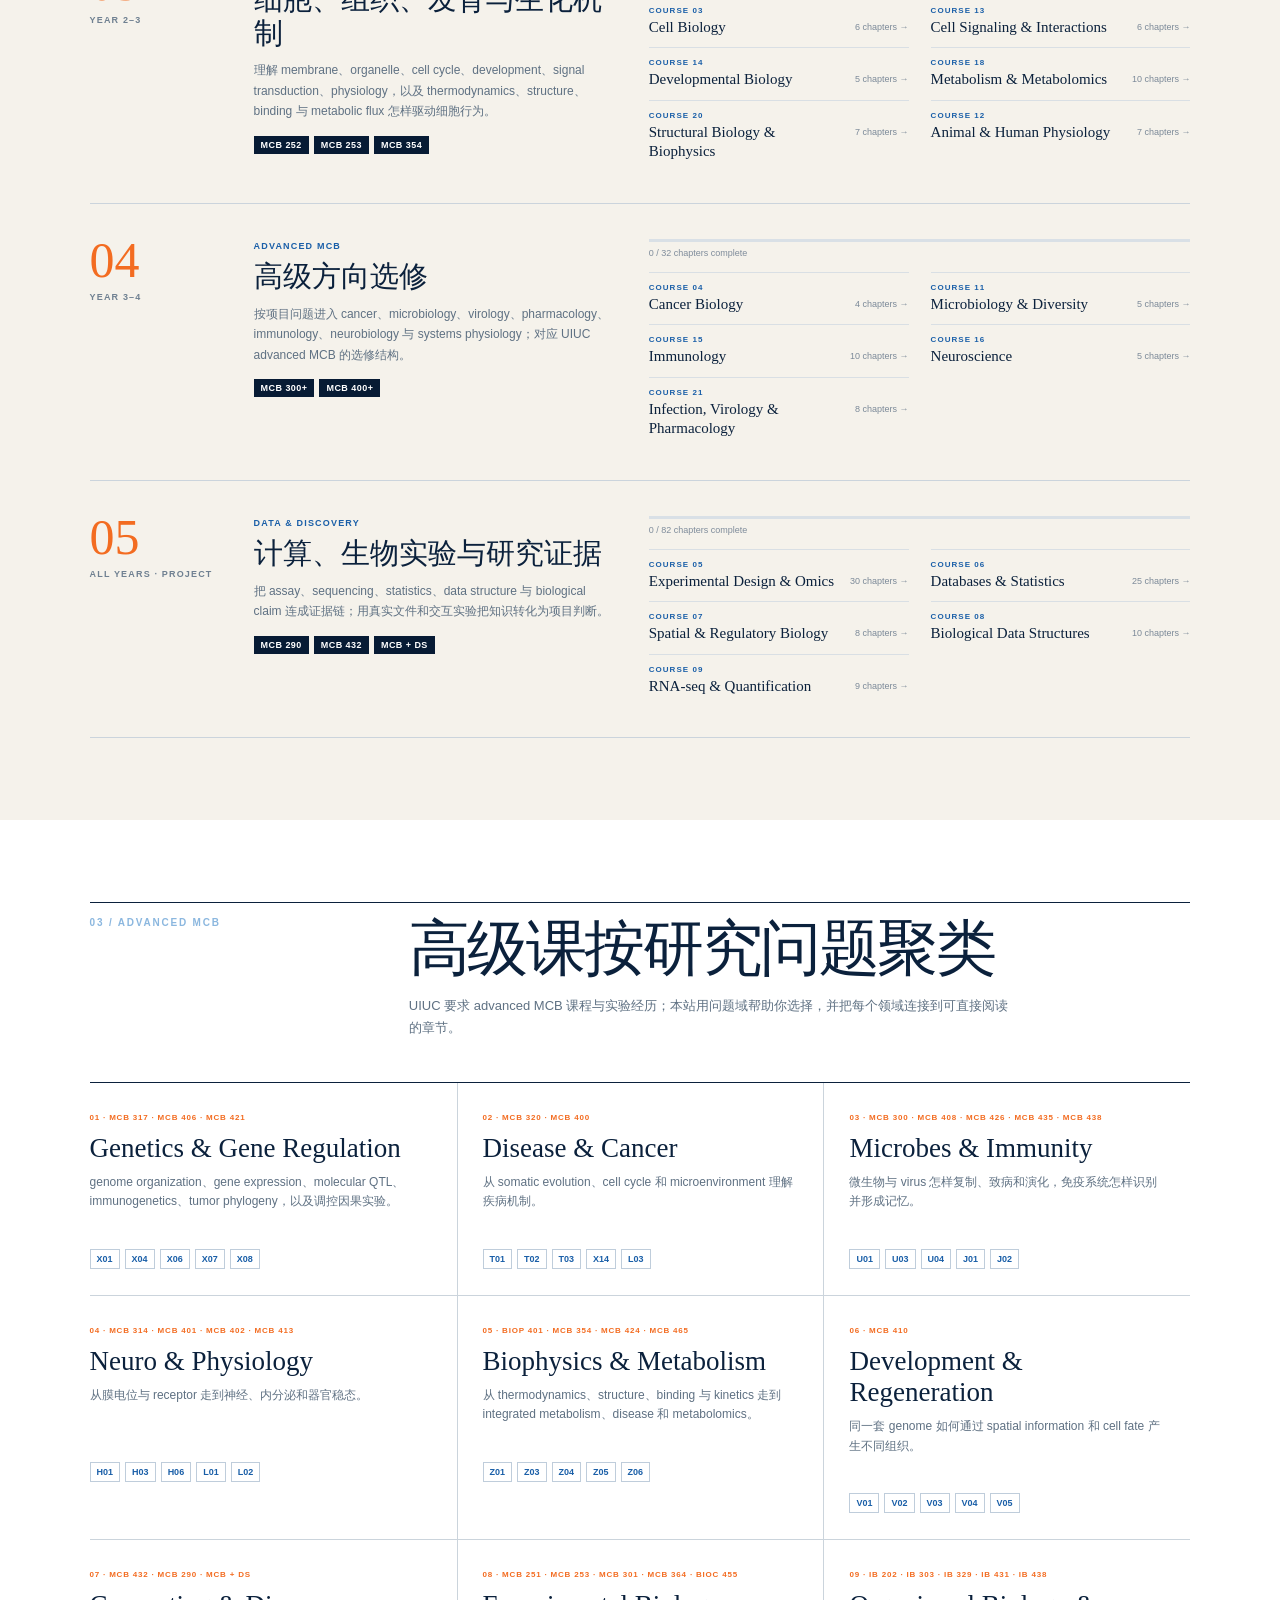
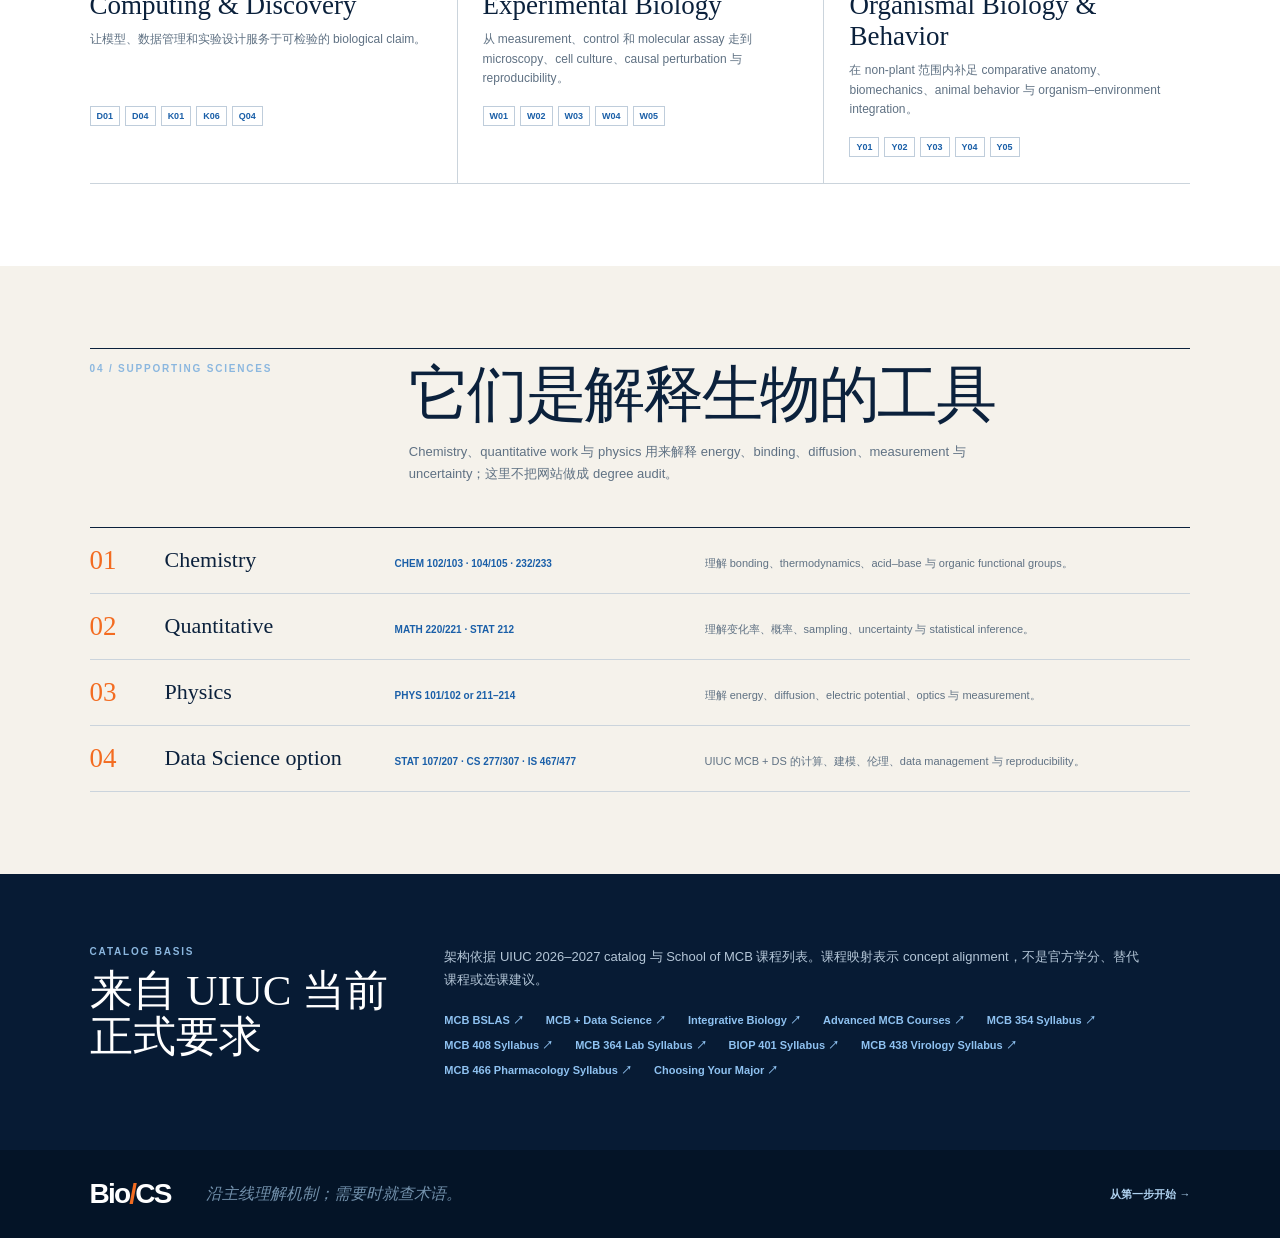
==== commit 04d4ba40: "Expand CB592 and RNA-seq teaching into interactive single-cell and spatial workflows" ====
--- a/index.html
+++ b/index.html
@@ -33,6 +33,9 @@
   <script src="textbook-intuition.js" defer></script>
   <script src="textbook-data-lens.js" defer></script>
   <script src="textbook-mechanism-expansion.js" defer></script>
+  <script src="textbook-cb592.js?v=20261028-2" defer></script>
+  <script src="textbook-bulk-functional.js?v=20261028-2" defer></script>
+  <script src="textbook-singlecell-spatial.js?v=20261028-2" defer></script>
   <script src="textbook-terminology.js" defer></script>
   <script src="uiuc-curriculum.js?v=20260925-1" defer></script>
   <script src="guided-path.js?v=20260925-2" defer></script>
@@ -51,7 +54,7 @@
       <div class="path-hero-copy">
         <h1 id="path-title">从 DNA 到疾病，<br><em>看懂每一步。</em></h1>
         <p class="path-deck">一处 DNA variant 怎样影响 RNA、protein、cell 与 tissue？从零理解机制与测量，最后能用同一套问题解释自己项目里的数据与结论。</p>
-        <div class="path-actions"><a id="hero-resume" href="textbook.html#b01">开始连续主线 →</a><a href="#guided-route">先看学习顺序 ↓</a><a href="foundations-lab.html#mechanism-workbench">交互机制：改参数，看过程</a></div>
+        <div class="path-actions"><a id="hero-resume" href="textbook.html#b01">开始连续主线 →</a><a href="#guided-route">先看学习顺序 ↓</a><a href="foundations-lab.html#mechanism-workbench">交互机制：改参数，看过程</a><a href="omics-workbench.html">CB_592 → Bulk → Single-cell → Spatial</a></div>
         <a class="path-route-shortcut" href="project-lab.html#your-project">已经有项目？直接整理自己的证据链 →</a>
       </div>
       <div class="path-hero-visual evidence-ladder" aria-label="从 DNA 变化到患者结果的六层问题；层与层之间需要额外证据">
@@ -69,7 +72,7 @@
     </section>
 
     <section class="guided-route" id="guided-route" aria-labelledby="guided-title">
-      <div class="guided-route-intro"><div><h2 id="guided-title">按一条主线学过去。</h2><p>13 个连续单元、78 个先修顺序已核对的核心章节。每一步都回答「上一章为什么是下一章的前提」；每个单元末尾再把知识换成你自己数据中的一个判断。完整 186 章保留为参考库，深入内容按项目需要选读。</p></div><div class="guided-resume"><span id="guided-progress">载入进度…</span><a id="guided-next" href="textbook.html#b01">从第一步开始 →</a><a href="glossary.html">不认识术语？在这里查，也能在章内点开</a></div></div>
+      <div class="guided-route-intro"><div><h2 id="guided-title">按一条主线学过去。</h2><p>13 个连续单元、78 个先修顺序已核对的核心章节。每一步都回答「上一章为什么是下一章的前提」；每个单元末尾再把知识换成你自己数据中的一个判断。完整 221 章保留为参考库，深入内容按项目需要选读。</p></div><div class="guided-resume"><span id="guided-progress">载入进度…</span><a id="guided-next" href="textbook.html#b01">从第一步开始 →</a><a href="glossary.html">不认识术语？在这里查，也能在章内点开</a></div></div>
       <div id="guided-units" class="guided-units"></div>
     </section>
 
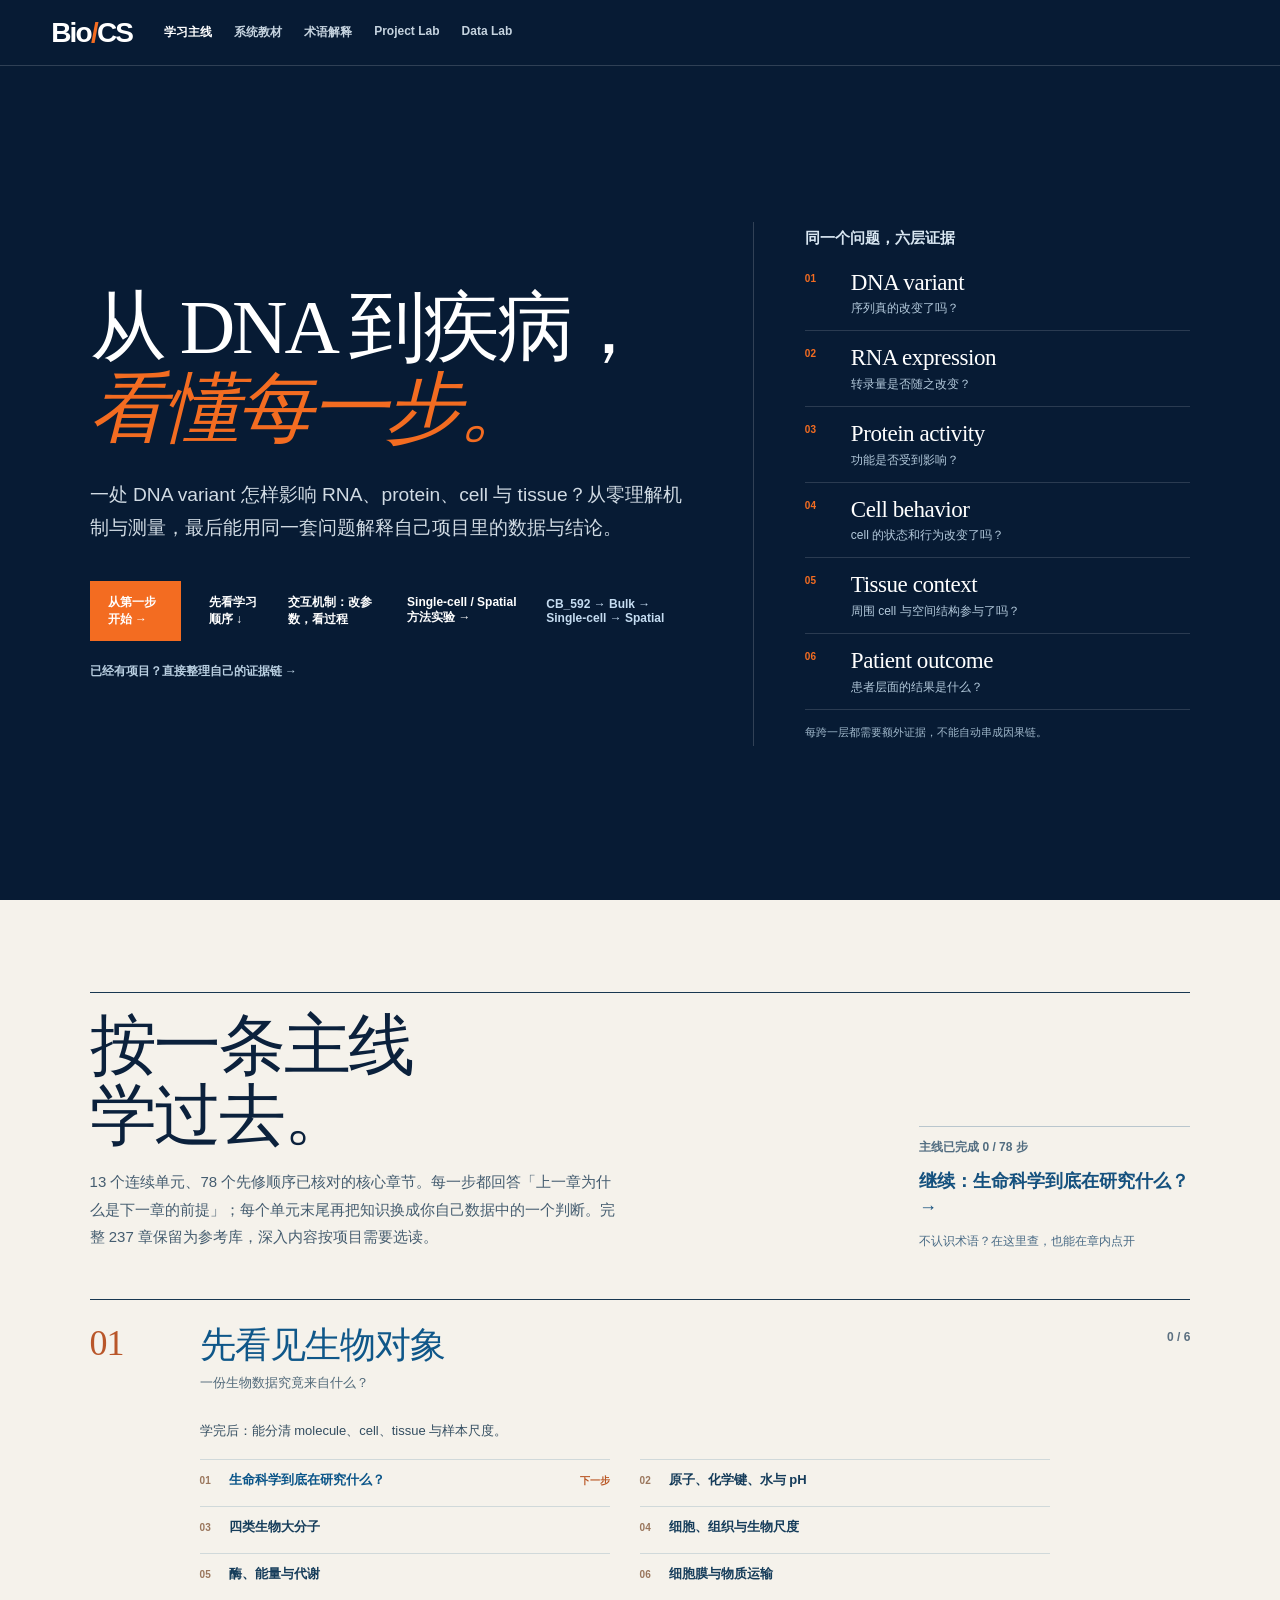
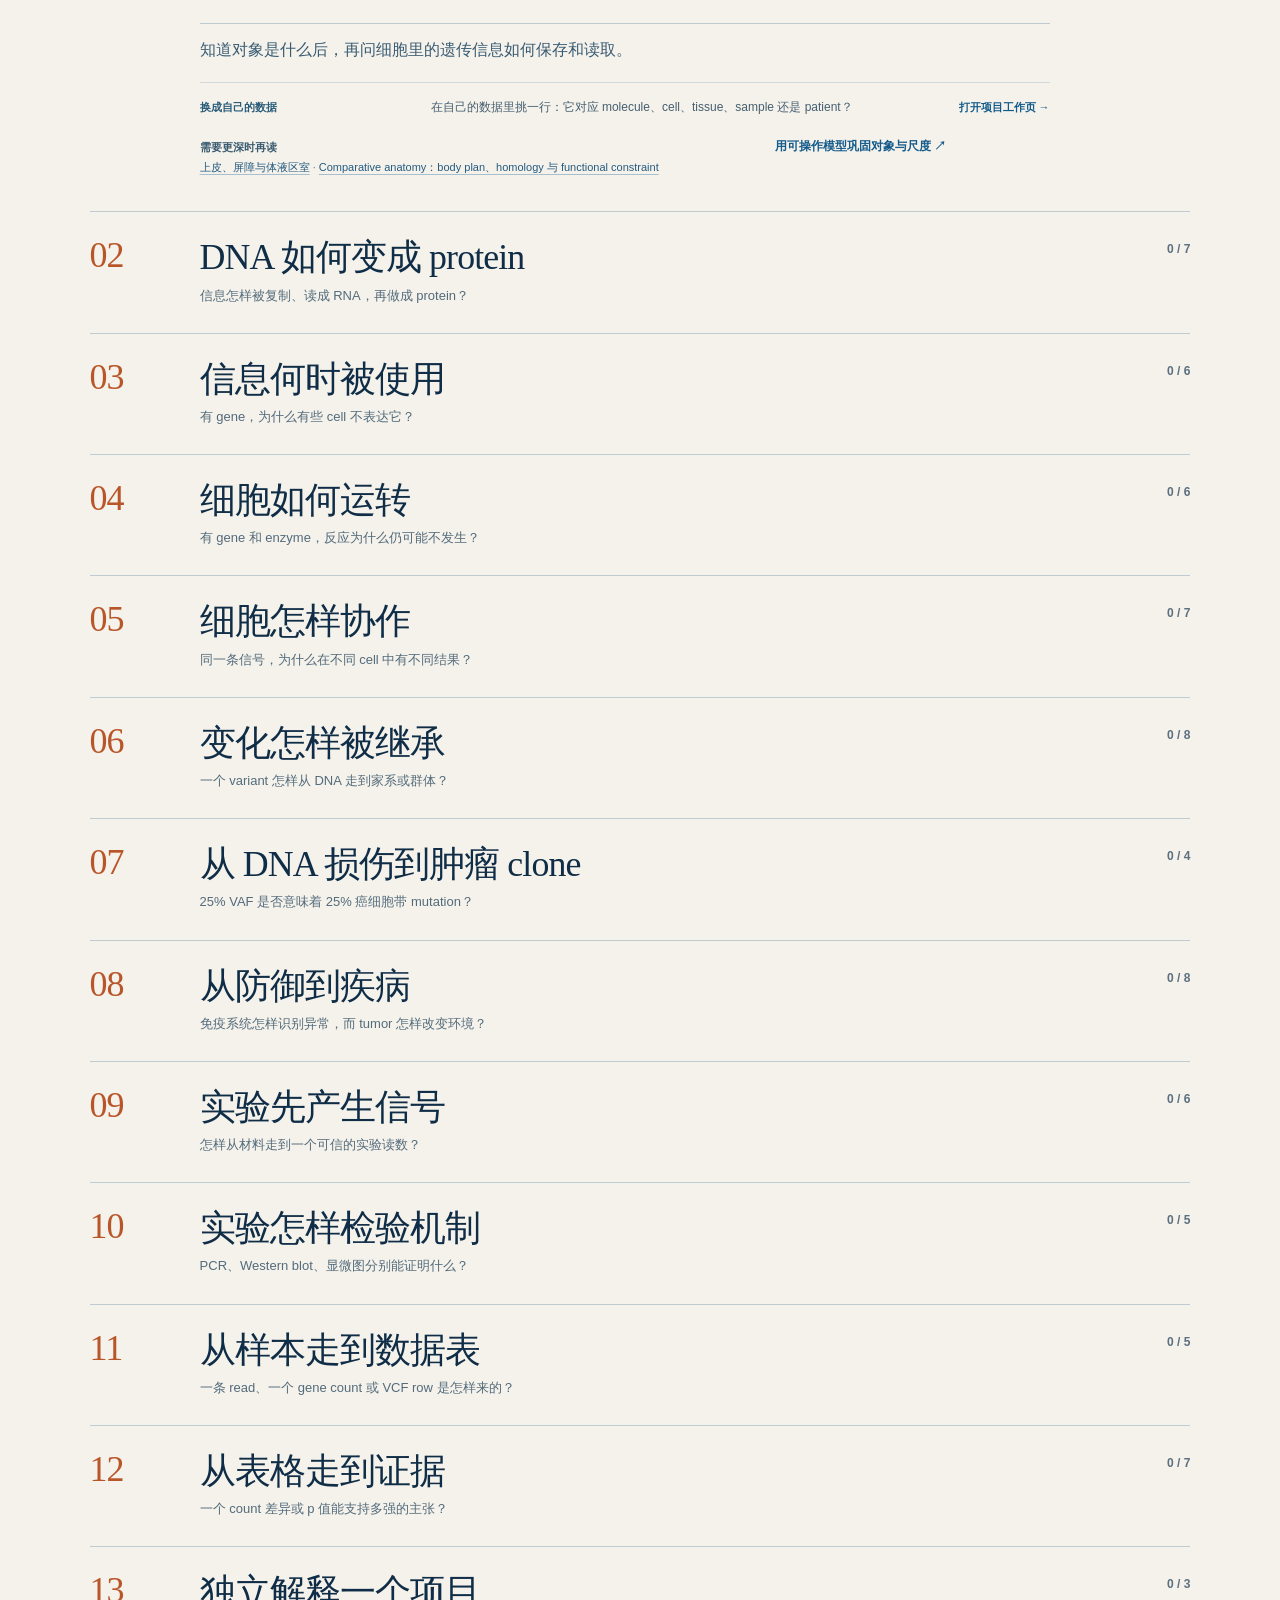
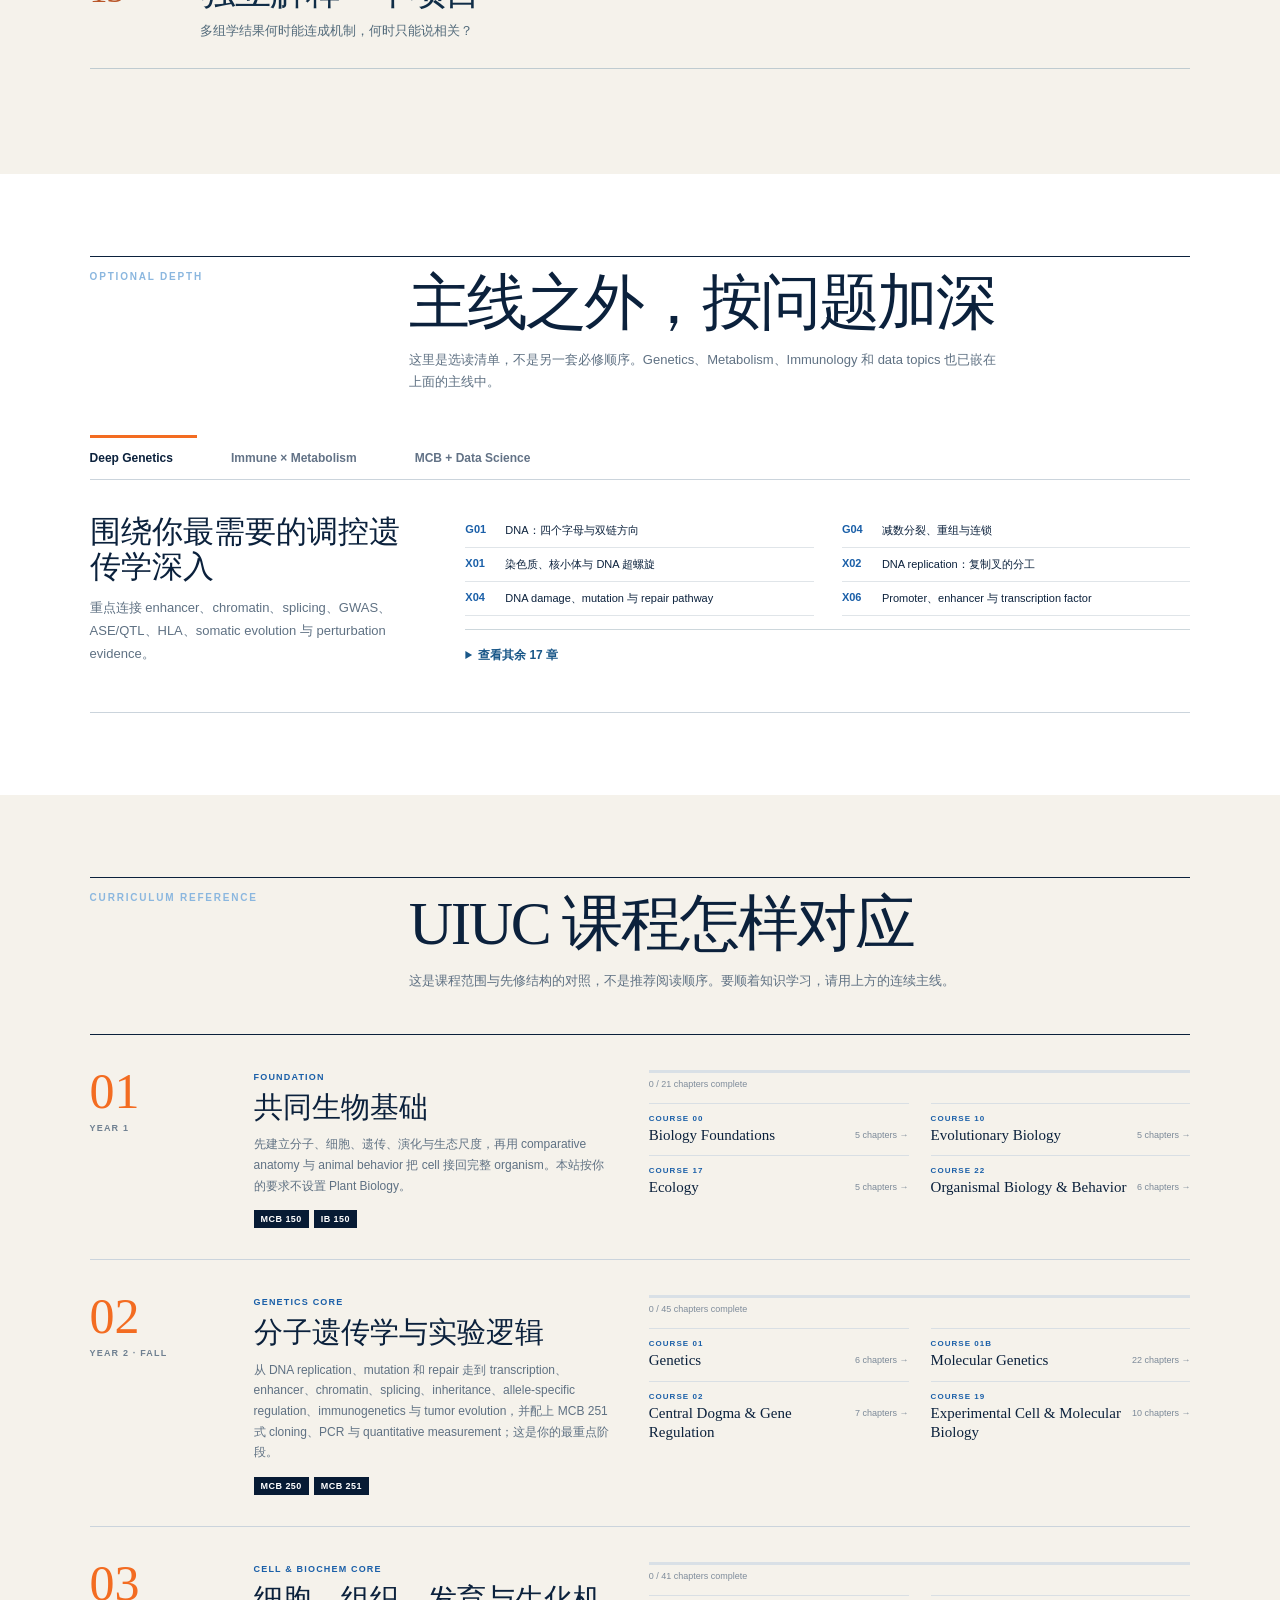
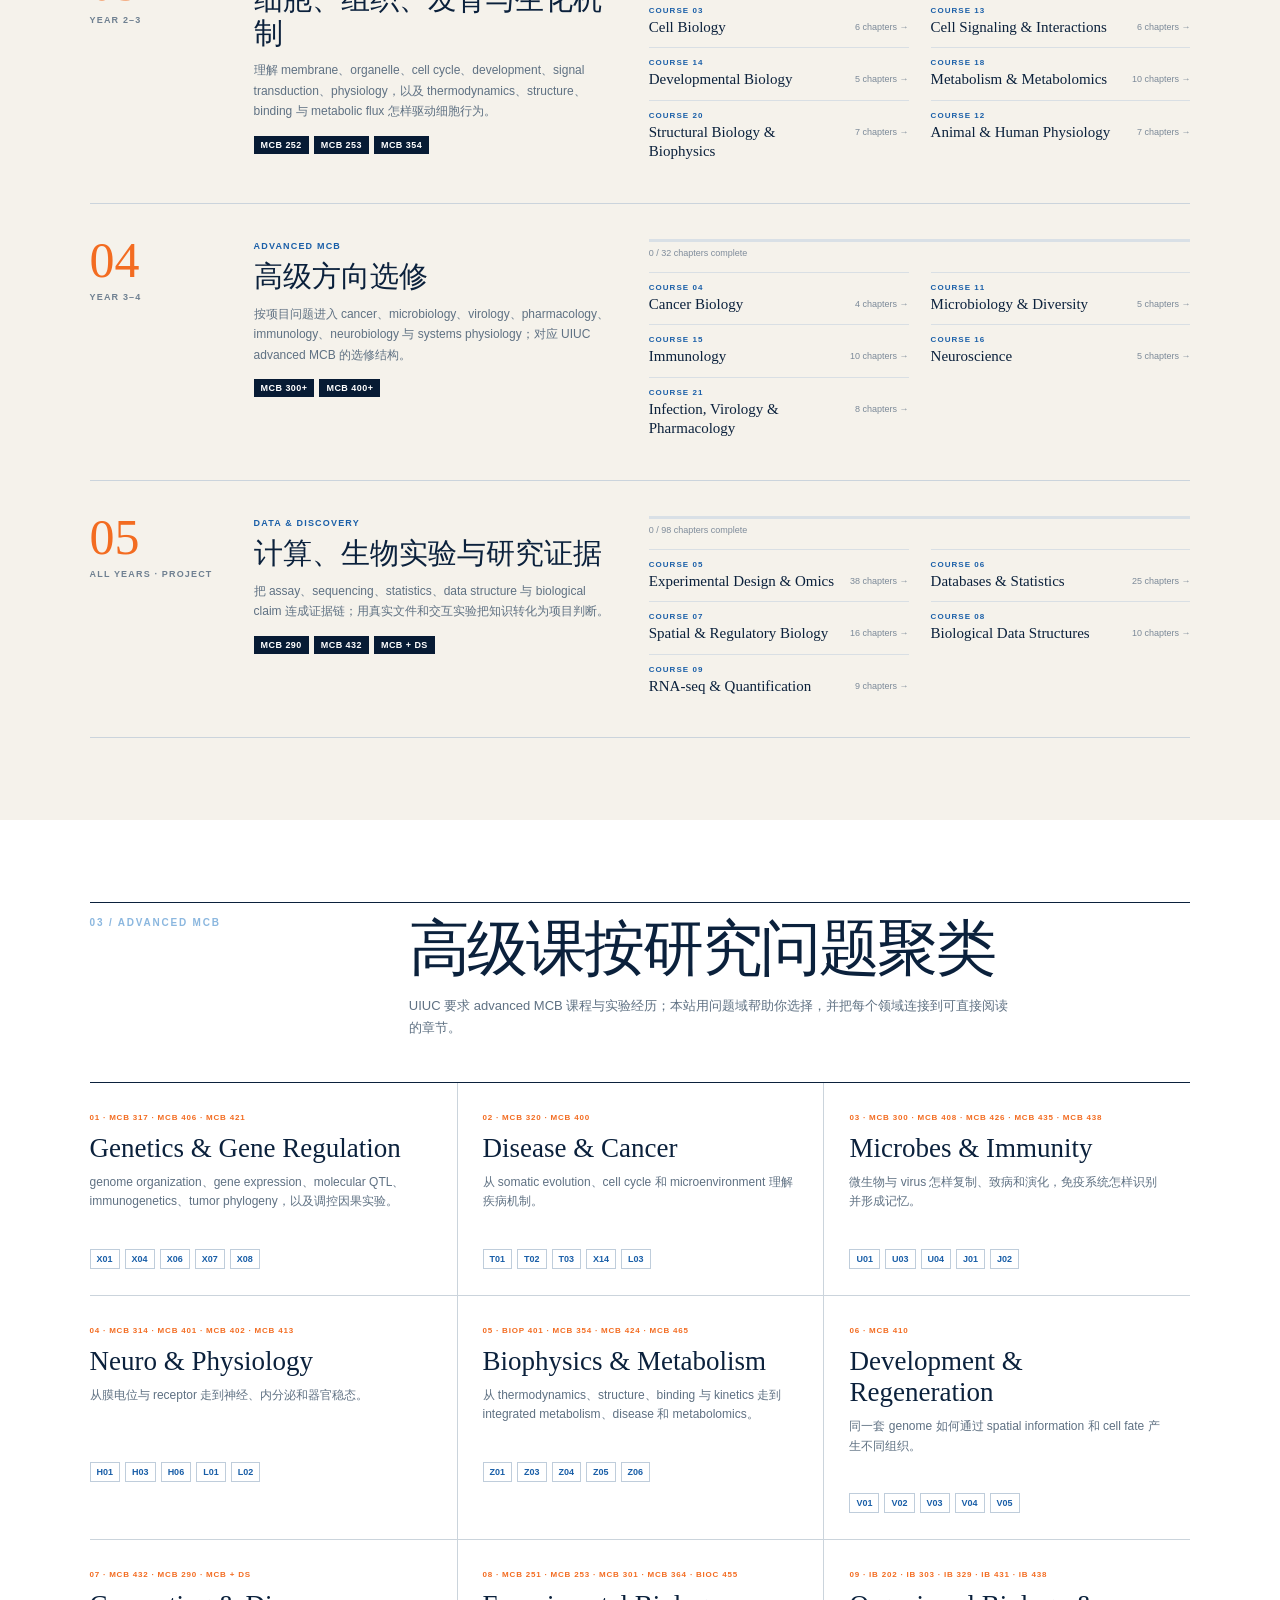
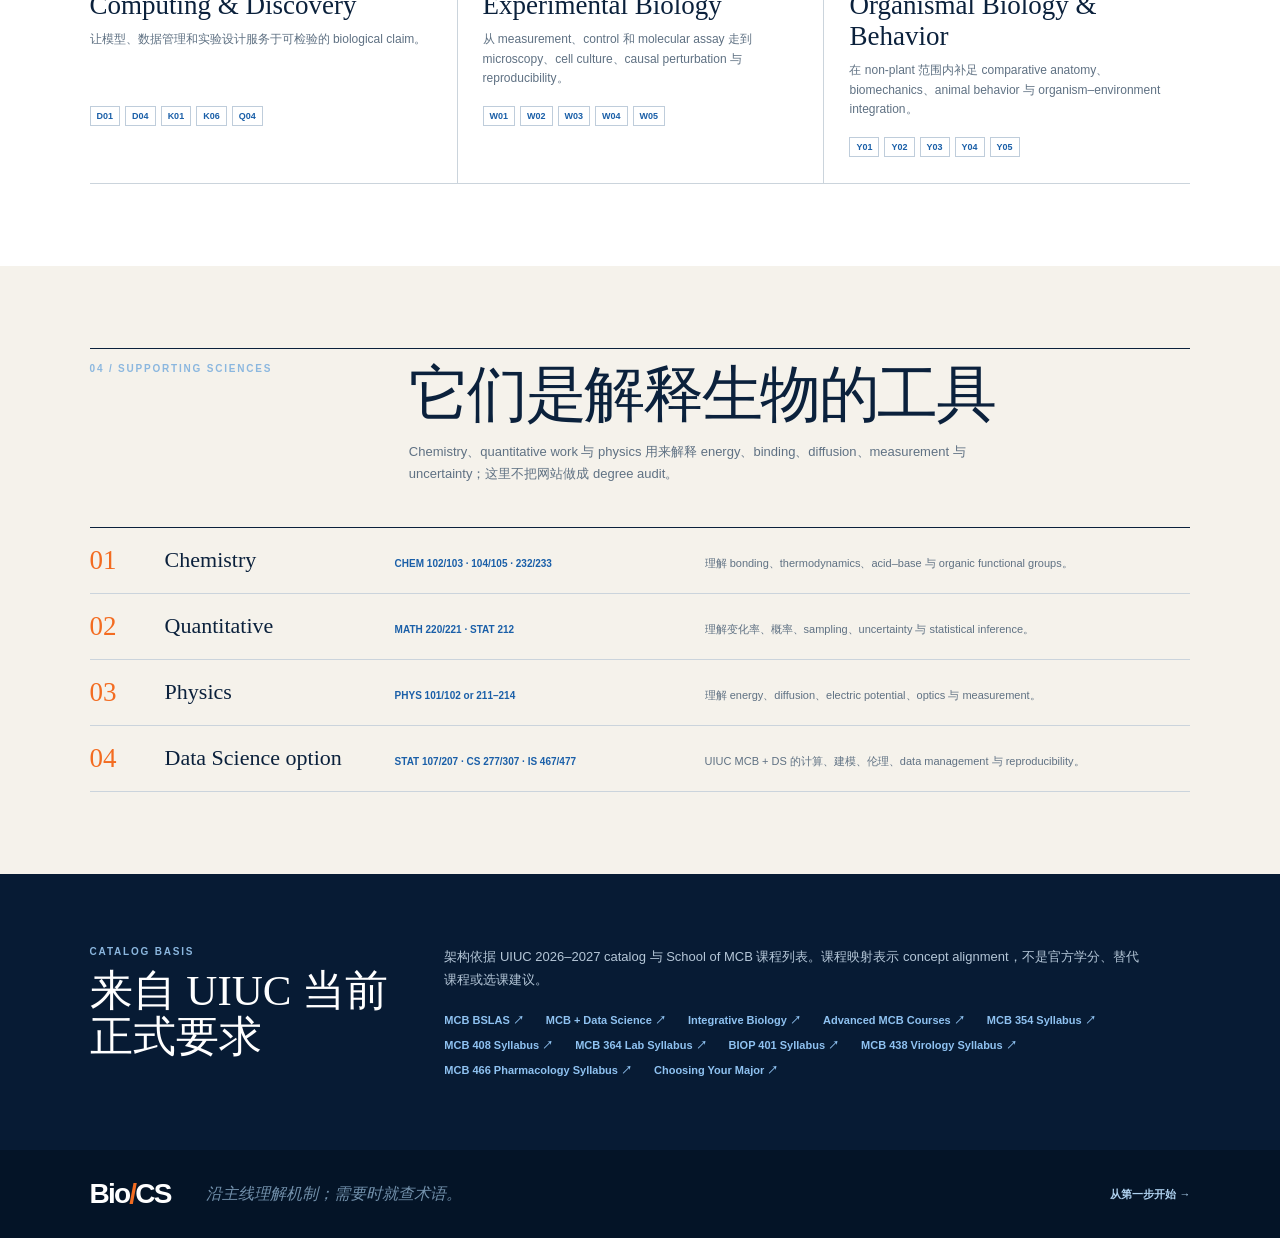
==== commit 201bff6a: "Deepen single-cell and spatial methods with six interactive decision experiments" ====
--- a/index.html
+++ b/index.html
@@ -36,6 +36,8 @@
   <script src="textbook-cb592.js?v=20261028-2" defer></script>
   <script src="textbook-bulk-functional.js?v=20261028-2" defer></script>
   <script src="textbook-singlecell-spatial.js?v=20261028-2" defer></script>
+  <script src="textbook-singlecell-methods.js?v=20261028-3" defer></script>
+  <script src="textbook-spatial-methods.js?v=20261028-3" defer></script>
   <script src="textbook-terminology.js" defer></script>
   <script src="uiuc-curriculum.js?v=20260925-1" defer></script>
   <script src="guided-path.js?v=20260925-2" defer></script>
@@ -54,7 +56,7 @@
       <div class="path-hero-copy">
         <h1 id="path-title">从 DNA 到疾病，<br><em>看懂每一步。</em></h1>
         <p class="path-deck">一处 DNA variant 怎样影响 RNA、protein、cell 与 tissue？从零理解机制与测量，最后能用同一套问题解释自己项目里的数据与结论。</p>
-        <div class="path-actions"><a id="hero-resume" href="textbook.html#b01">开始连续主线 →</a><a href="#guided-route">先看学习顺序 ↓</a><a href="foundations-lab.html#mechanism-workbench">交互机制：改参数，看过程</a><a href="omics-workbench.html">CB_592 → Bulk → Single-cell → Spatial</a></div>
+        <div class="path-actions"><a id="hero-resume" href="textbook.html#b01">开始连续主线 →</a><a href="#guided-route">先看学习顺序 ↓</a><a href="foundations-lab.html#mechanism-workbench">交互机制：改参数，看过程</a><a href="singlecell-spatial-lab.html">Single-cell / Spatial 方法实验 →</a><a href="omics-workbench.html">CB_592 → Bulk → Single-cell → Spatial</a></div>
         <a class="path-route-shortcut" href="project-lab.html#your-project">已经有项目？直接整理自己的证据链 →</a>
       </div>
       <div class="path-hero-visual evidence-ladder" aria-label="从 DNA 变化到患者结果的六层问题；层与层之间需要额外证据">
@@ -72,7 +74,7 @@
     </section>
 
     <section class="guided-route" id="guided-route" aria-labelledby="guided-title">
-      <div class="guided-route-intro"><div><h2 id="guided-title">按一条主线学过去。</h2><p>13 个连续单元、78 个先修顺序已核对的核心章节。每一步都回答「上一章为什么是下一章的前提」；每个单元末尾再把知识换成你自己数据中的一个判断。完整 221 章保留为参考库，深入内容按项目需要选读。</p></div><div class="guided-resume"><span id="guided-progress">载入进度…</span><a id="guided-next" href="textbook.html#b01">从第一步开始 →</a><a href="glossary.html">不认识术语？在这里查，也能在章内点开</a></div></div>
+      <div class="guided-route-intro"><div><h2 id="guided-title">按一条主线学过去。</h2><p>13 个连续单元、78 个先修顺序已核对的核心章节。每一步都回答「上一章为什么是下一章的前提」；每个单元末尾再把知识换成你自己数据中的一个判断。完整 237 章保留为参考库，深入内容按项目需要选读。</p></div><div class="guided-resume"><span id="guided-progress">载入进度…</span><a id="guided-next" href="textbook.html#b01">从第一步开始 →</a><a href="glossary.html">不认识术语？在这里查，也能在章内点开</a></div></div>
       <div id="guided-units" class="guided-units"></div>
     </section>
 
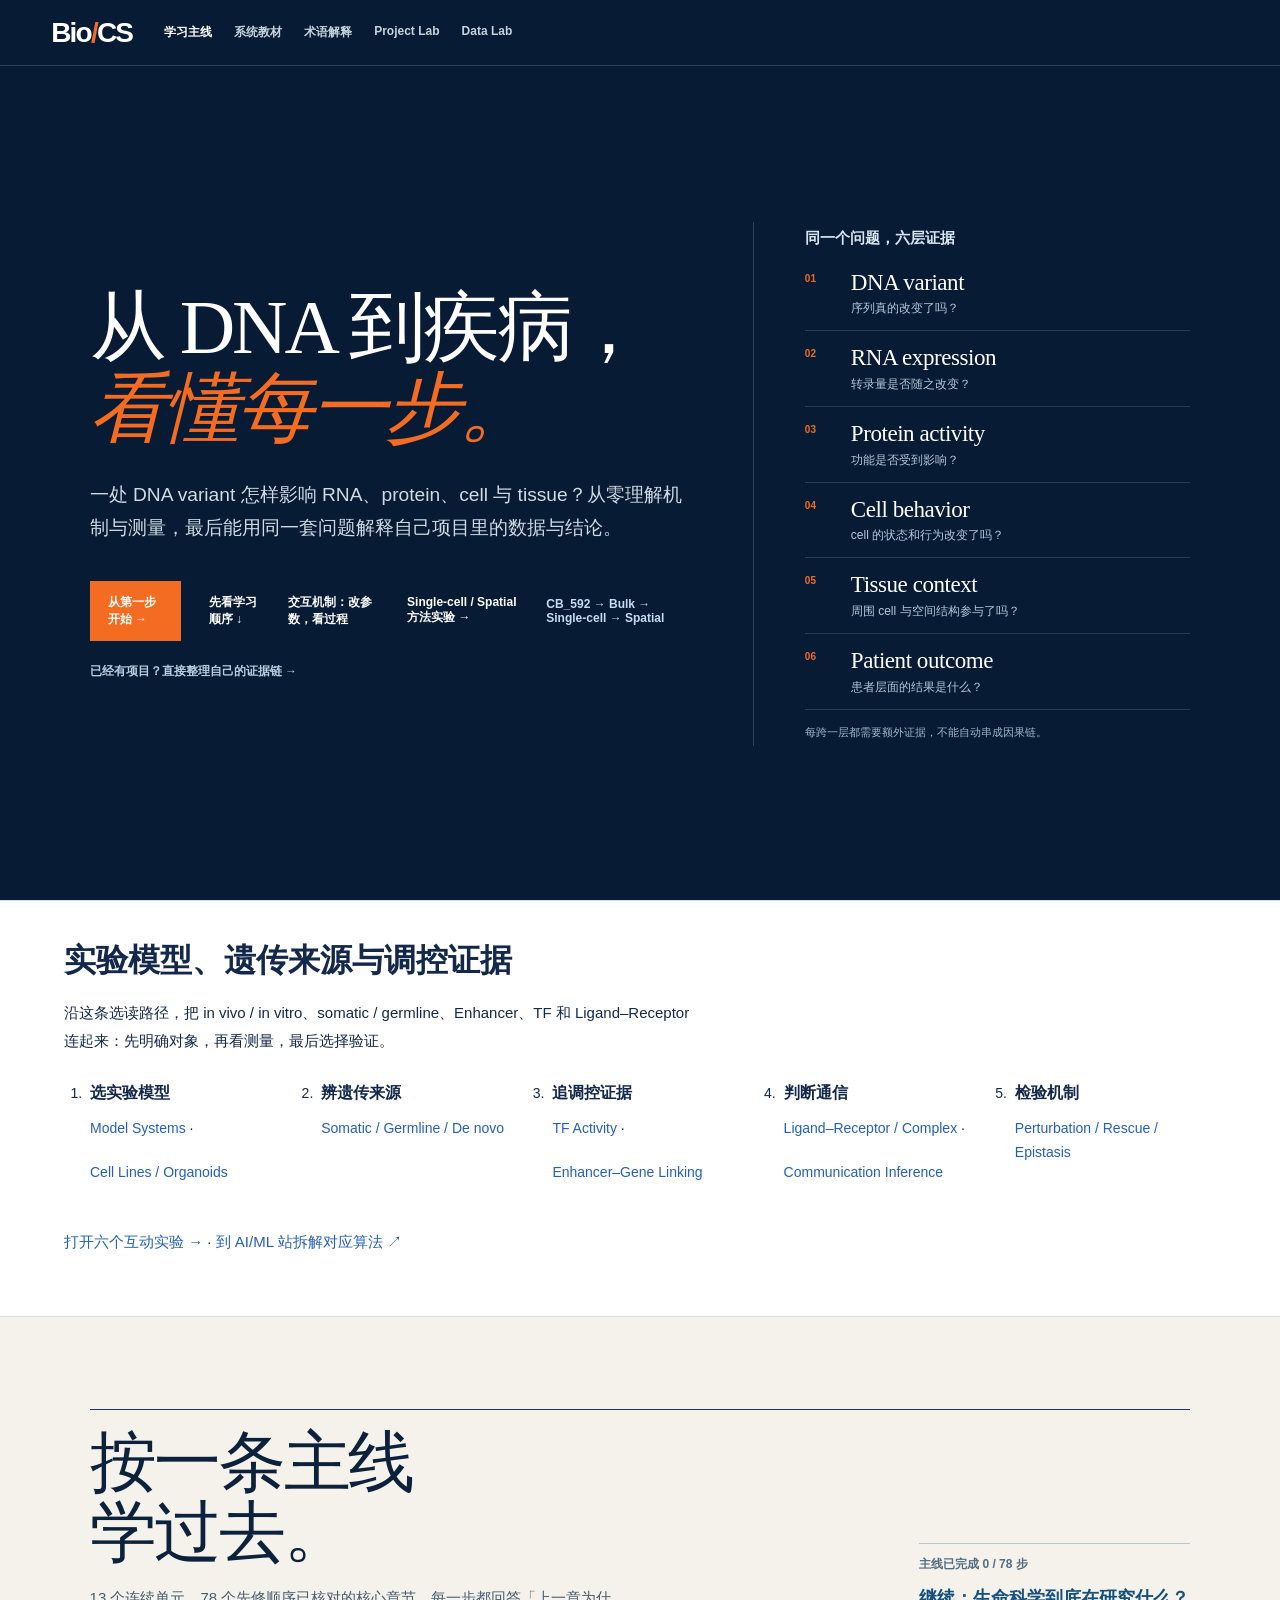
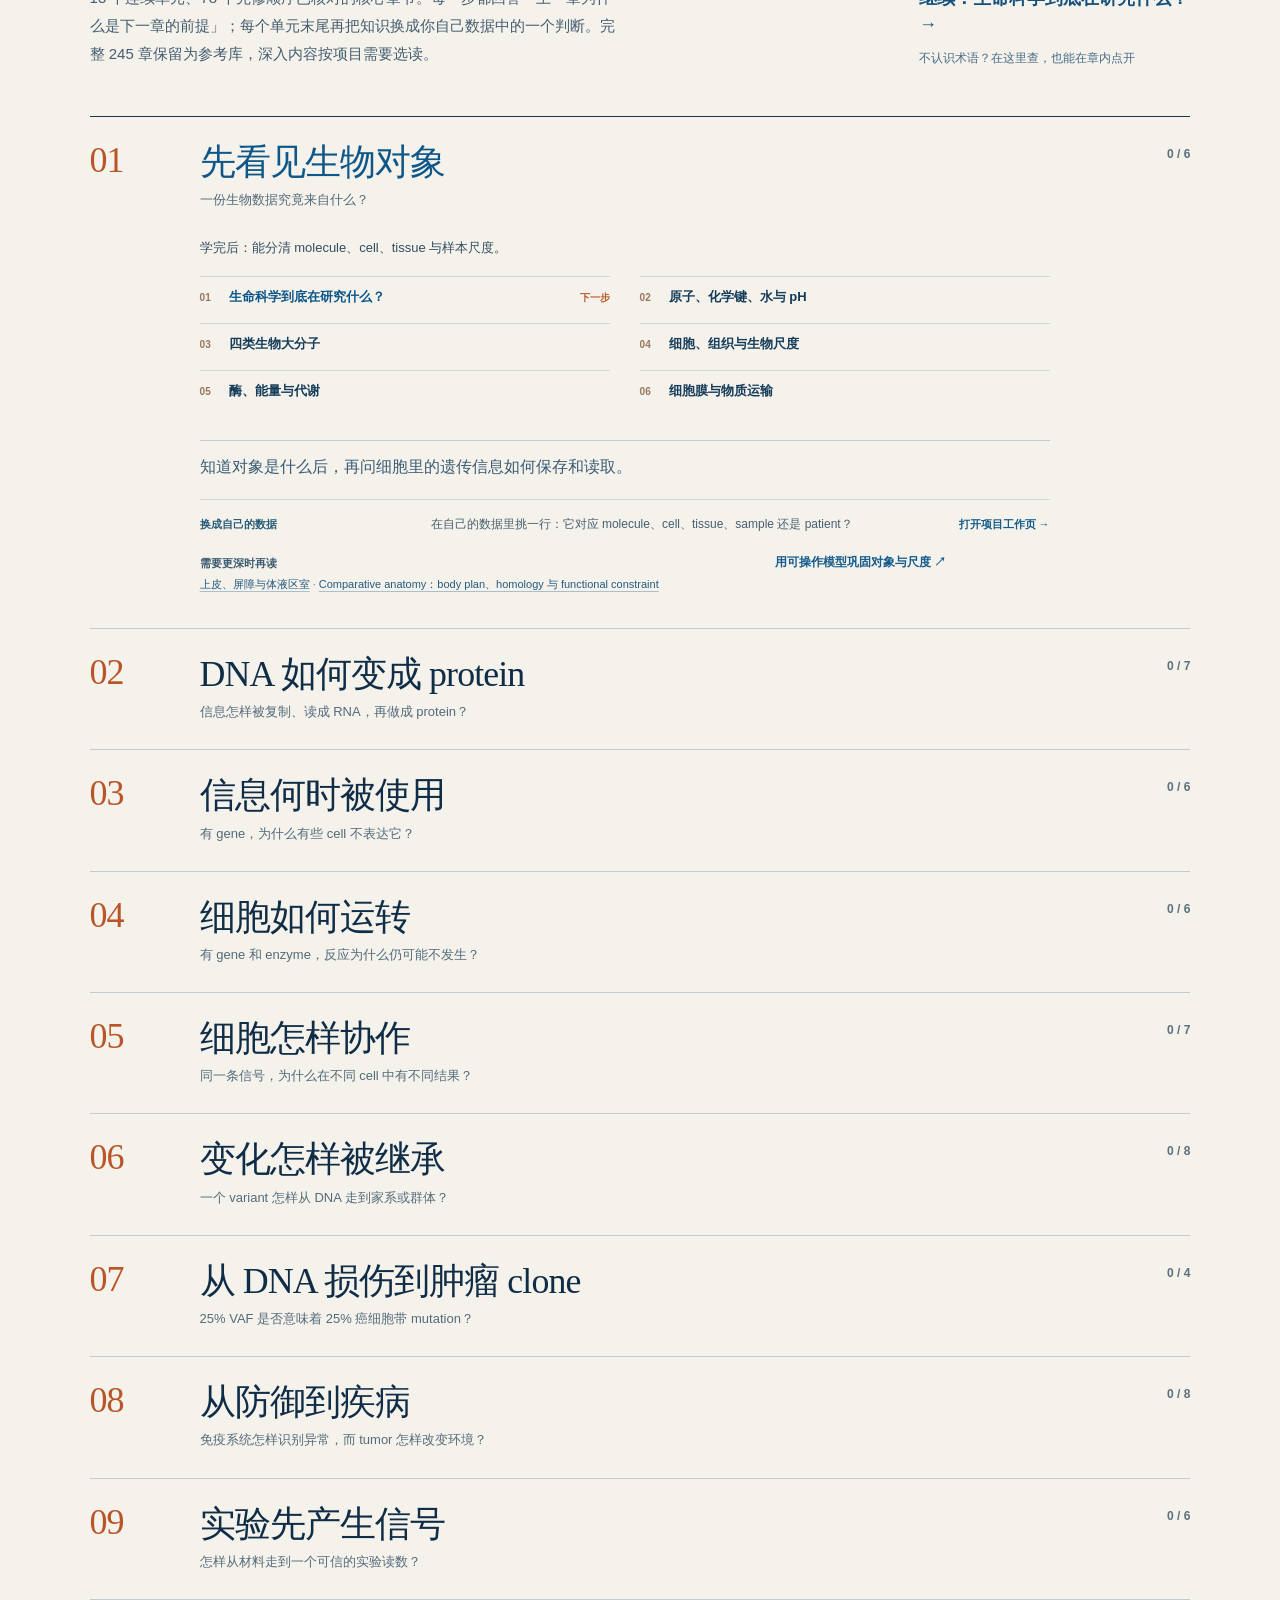
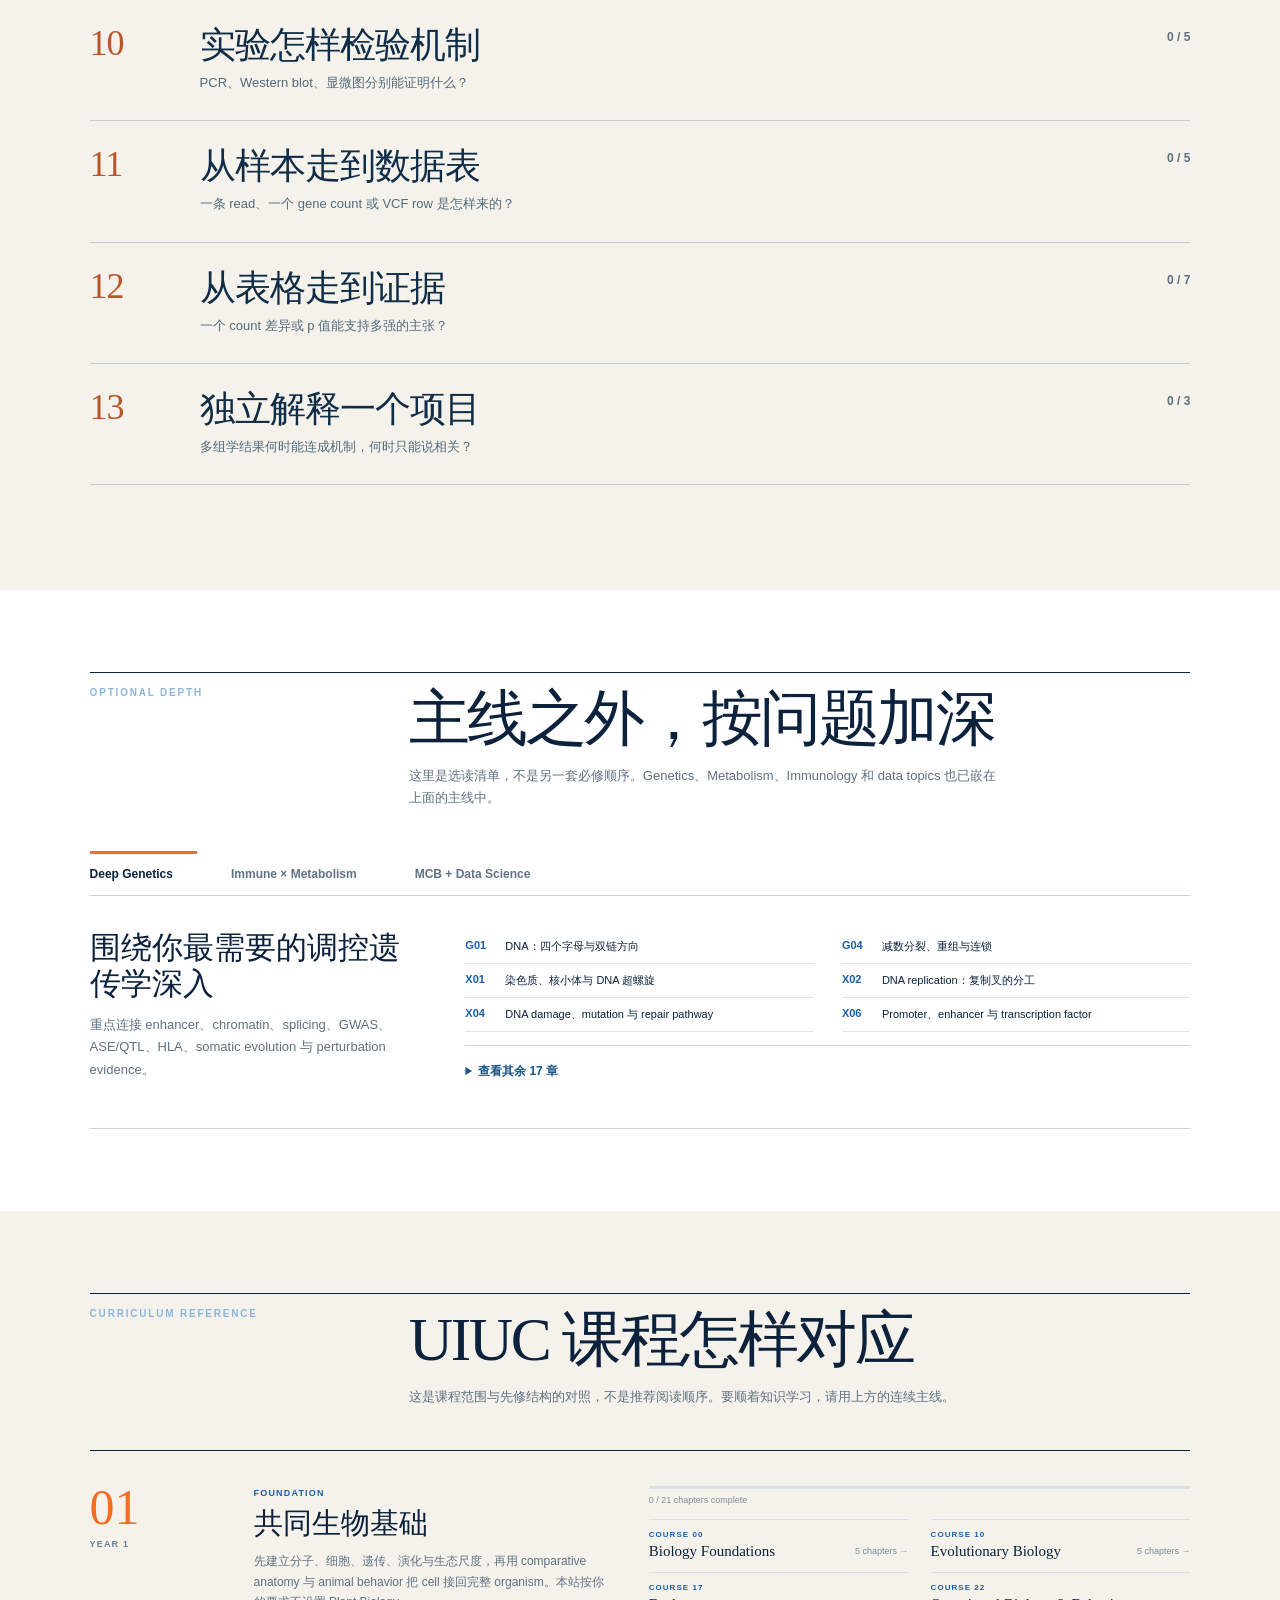
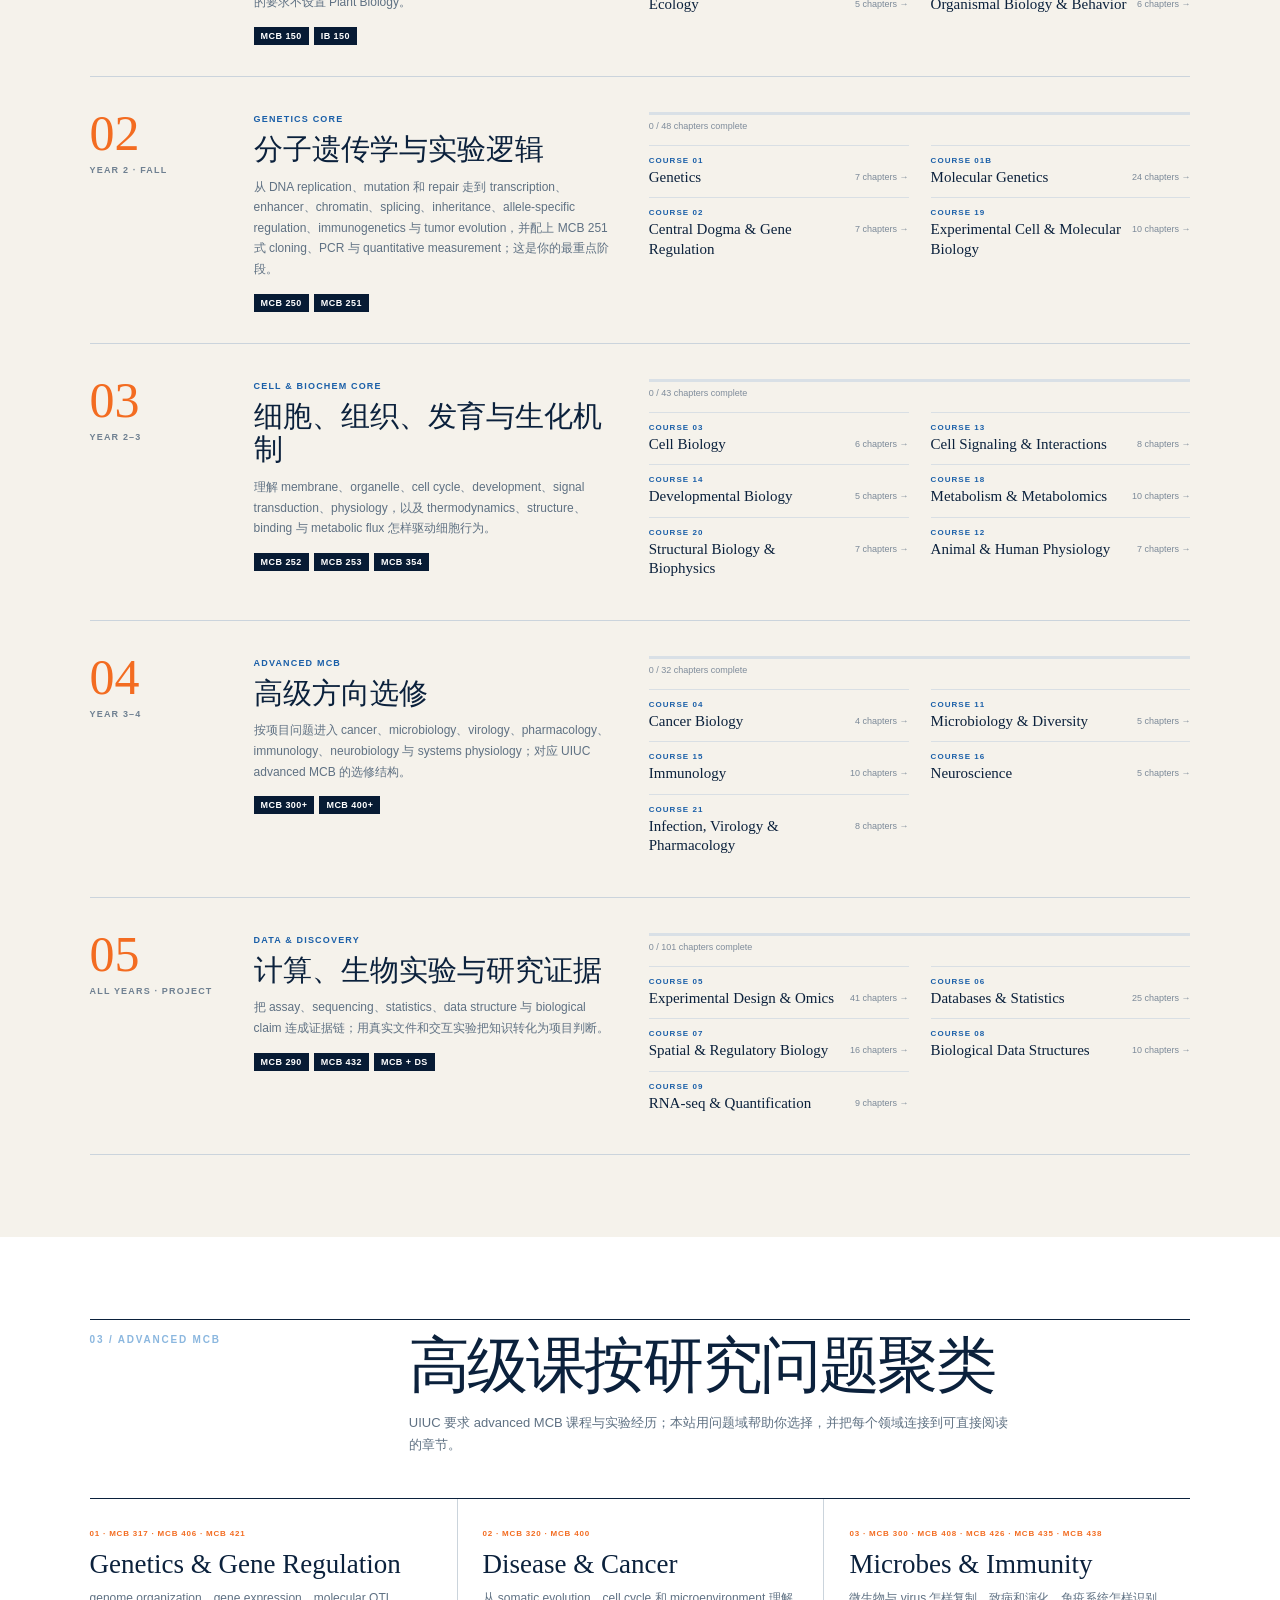
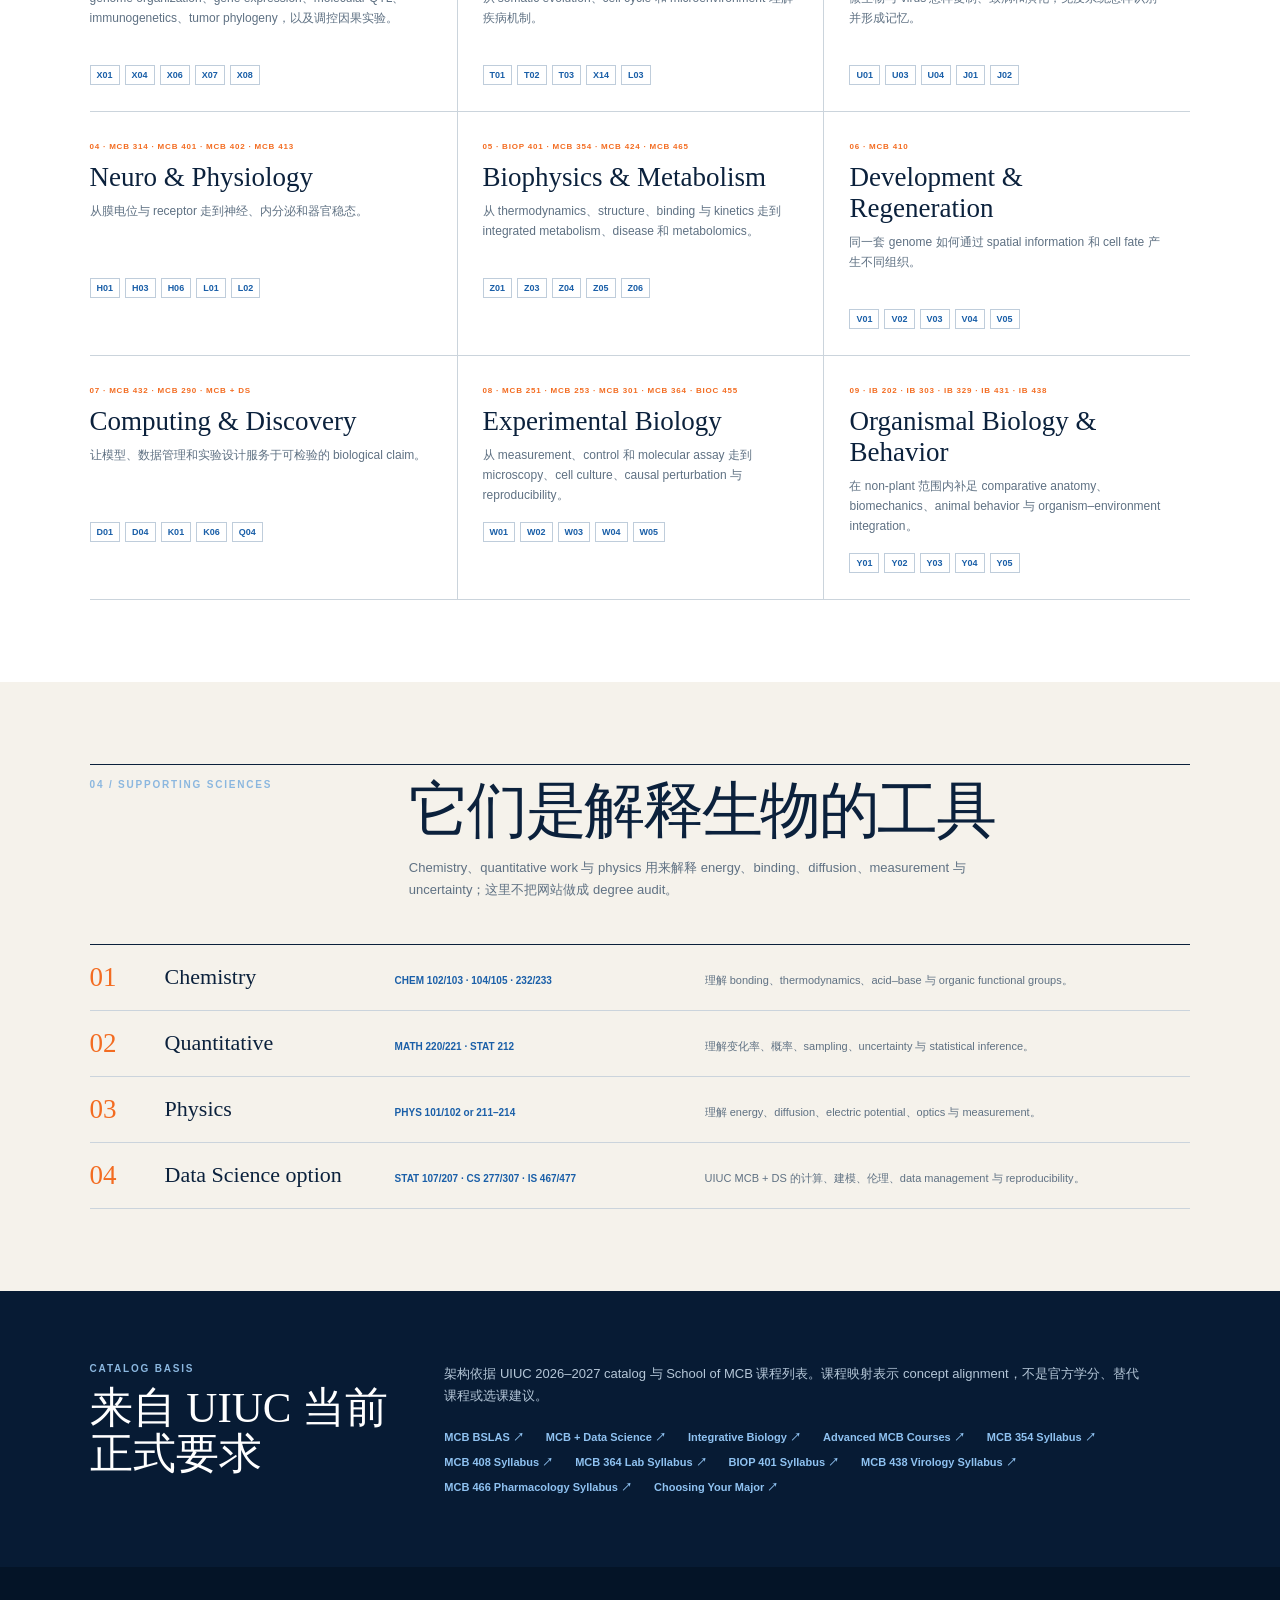
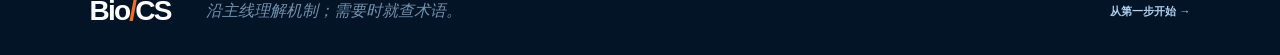
==== commit 58bff231: "Teach model systems, lineages and regulatory evidence with six interactive labs" ====
--- a/index.html
+++ b/index.html
@@ -38,10 +38,13 @@
   <script src="textbook-singlecell-spatial.js?v=20261028-2" defer></script>
   <script src="textbook-singlecell-methods.js?v=20261028-3" defer></script>
   <script src="textbook-spatial-methods.js?v=20261028-3" defer></script>
+  <script src="textbook-regulation-bridge.js?v=20261029-1" defer></script>
+  <script src="biology-search.js?v=20261029-1" defer></script>
   <script src="textbook-terminology.js" defer></script>
   <script src="uiuc-curriculum.js?v=20260925-1" defer></script>
   <script src="guided-path.js?v=20260925-2" defer></script>
   <script src="uiuc-path.js?v=20260925-3" defer></script>
+  <link rel="stylesheet" href="regulation-links.css?v=20261029-1">
 </head>
 <body>
   <a class="skip-link" href="#guided-route">跳到学习主线</a>
@@ -73,8 +76,21 @@
       </div>
     </section>
 
+    <section class="regulation-route" id="regulation-route" aria-labelledby="regulation-route-title">
+      <h2 id="regulation-route-title">实验模型、遗传来源与调控证据</h2>
+      <p>沿这条选读路径，把 in vivo / in vitro、somatic / germline、Enhancer、TF 和 Ligand–Receptor 连起来：先明确对象，再看测量，最后选择验证。</p>
+      <ol>
+        <li><strong>选实验模型</strong><a href="textbook.html#rb01">Model Systems</a> · <a href="textbook.html#rb02">Cell Lines / Organoids</a></li>
+        <li><strong>辨遗传来源</strong><a href="textbook.html#rb03">Somatic / Germline / De novo</a></li>
+        <li><strong>追调控证据</strong><a href="textbook.html#rb04">TF Activity</a> · <a href="textbook.html#rb05">Enhancer–Gene Linking</a></li>
+        <li><strong>判断通信</strong><a href="textbook.html#rb06">Ligand–Receptor / Complex</a> · <a href="textbook.html#rb07">Communication Inference</a></li>
+        <li><strong>检验机制</strong><a href="textbook.html#rb08">Perturbation / Rescue / Epistasis</a></li>
+      </ol>
+      <p><a href="regulation-lab.html">打开六个互动实验 →</a> · <a href="https://haoyunli.github.io/deep-learning-atlas/#/concepts/biology-regulation-inference">到 AI/ML 站拆解对应算法 ↗</a></p>
+    </section>
+
     <section class="guided-route" id="guided-route" aria-labelledby="guided-title">
-      <div class="guided-route-intro"><div><h2 id="guided-title">按一条主线学过去。</h2><p>13 个连续单元、78 个先修顺序已核对的核心章节。每一步都回答「上一章为什么是下一章的前提」；每个单元末尾再把知识换成你自己数据中的一个判断。完整 237 章保留为参考库，深入内容按项目需要选读。</p></div><div class="guided-resume"><span id="guided-progress">载入进度…</span><a id="guided-next" href="textbook.html#b01">从第一步开始 →</a><a href="glossary.html">不认识术语？在这里查，也能在章内点开</a></div></div>
+      <div class="guided-route-intro"><div><h2 id="guided-title">按一条主线学过去。</h2><p>13 个连续单元、78 个先修顺序已核对的核心章节。每一步都回答「上一章为什么是下一章的前提」；每个单元末尾再把知识换成你自己数据中的一个判断。完整 245 章保留为参考库，深入内容按项目需要选读。</p></div><div class="guided-resume"><span id="guided-progress">载入进度…</span><a id="guided-next" href="textbook.html#b01">从第一步开始 →</a><a href="glossary.html">不认识术语？在这里查，也能在章内点开</a></div></div>
       <div id="guided-units" class="guided-units"></div>
     </section>
 
--- a/regulation-links.css
+++ b/regulation-links.css
@@ -0,0 +1,32 @@
+.regulation-route {
+  padding: 36px clamp(20px, 5vw, 80px);
+  border-block: 1px solid #d6dfe9;
+  background: #fff;
+  color: #14284b;
+}
+.regulation-route h2 {
+  margin: 0 0 16px;
+  font: 600 clamp(25px, 3vw, 32px)/1.45 Georgia, "Songti SC", serif;
+}
+.regulation-route p { max-width: 75ch; font-size: 15px; line-height: 1.85; }
+.regulation-route ol {
+  display: grid;
+  grid-template-columns: repeat(5, minmax(0, 1fr));
+  gap: 16px 26px;
+  padding-left: 22px;
+  margin: 24px 0;
+}
+.regulation-route li { padding-left: 4px; font-size: 14px; line-height: 1.75; }
+.regulation-route li strong { display: block; font-size: 16px; }
+.regulation-route a {
+  display: inline-block;
+  min-height: 44px;
+  padding-block: 9px;
+  color: #245fbd;
+  text-underline-offset: 4px;
+}
+.regulation-route a:hover { text-decoration-thickness: 2px; }
+.regulation-route a:focus-visible { outline: 3px solid #245fbd; outline-offset: 3px; }
+.regulation-route ::selection { background: #d7e6ff; color: #14284b; }
+@media (max-width: 850px) { .regulation-route ol { grid-template-columns: repeat(2, minmax(0, 1fr)); } }
+@media (max-width: 420px) { .regulation-route ol { grid-template-columns: 1fr; gap: 8px; } }
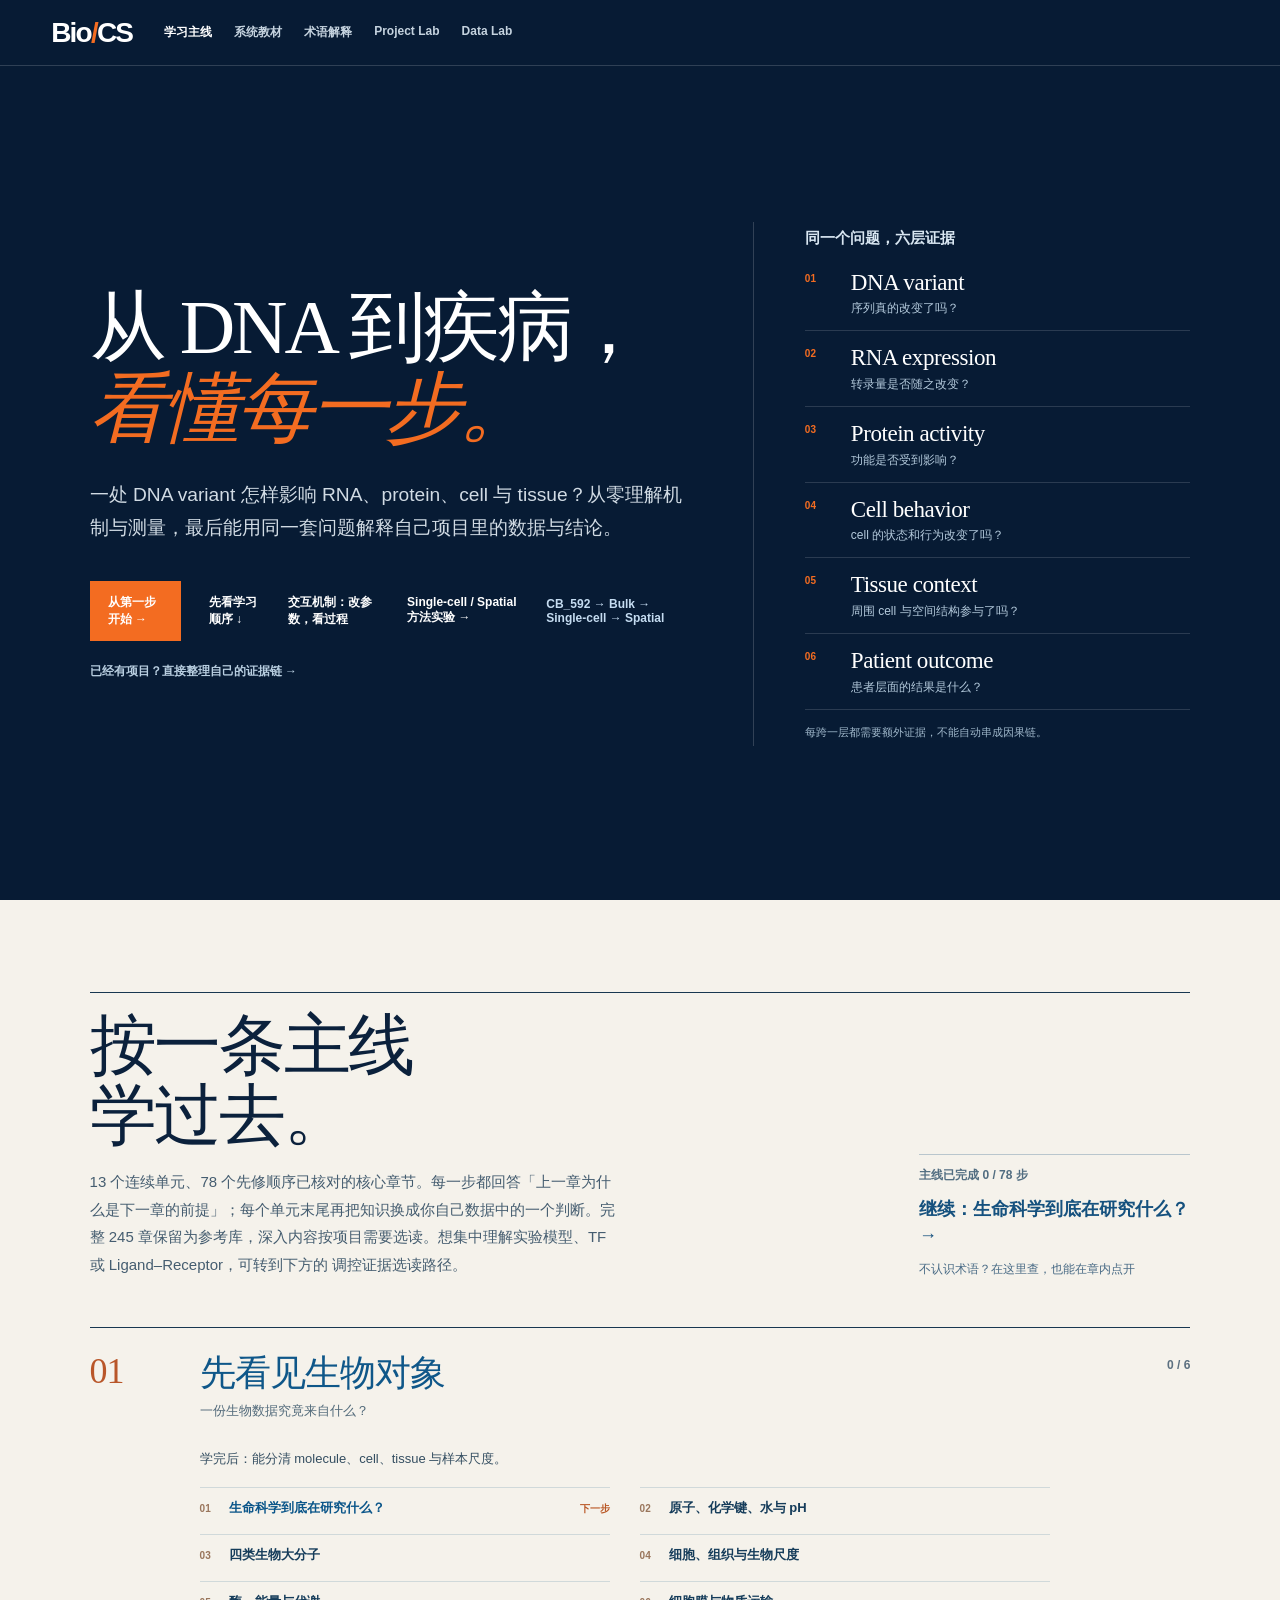
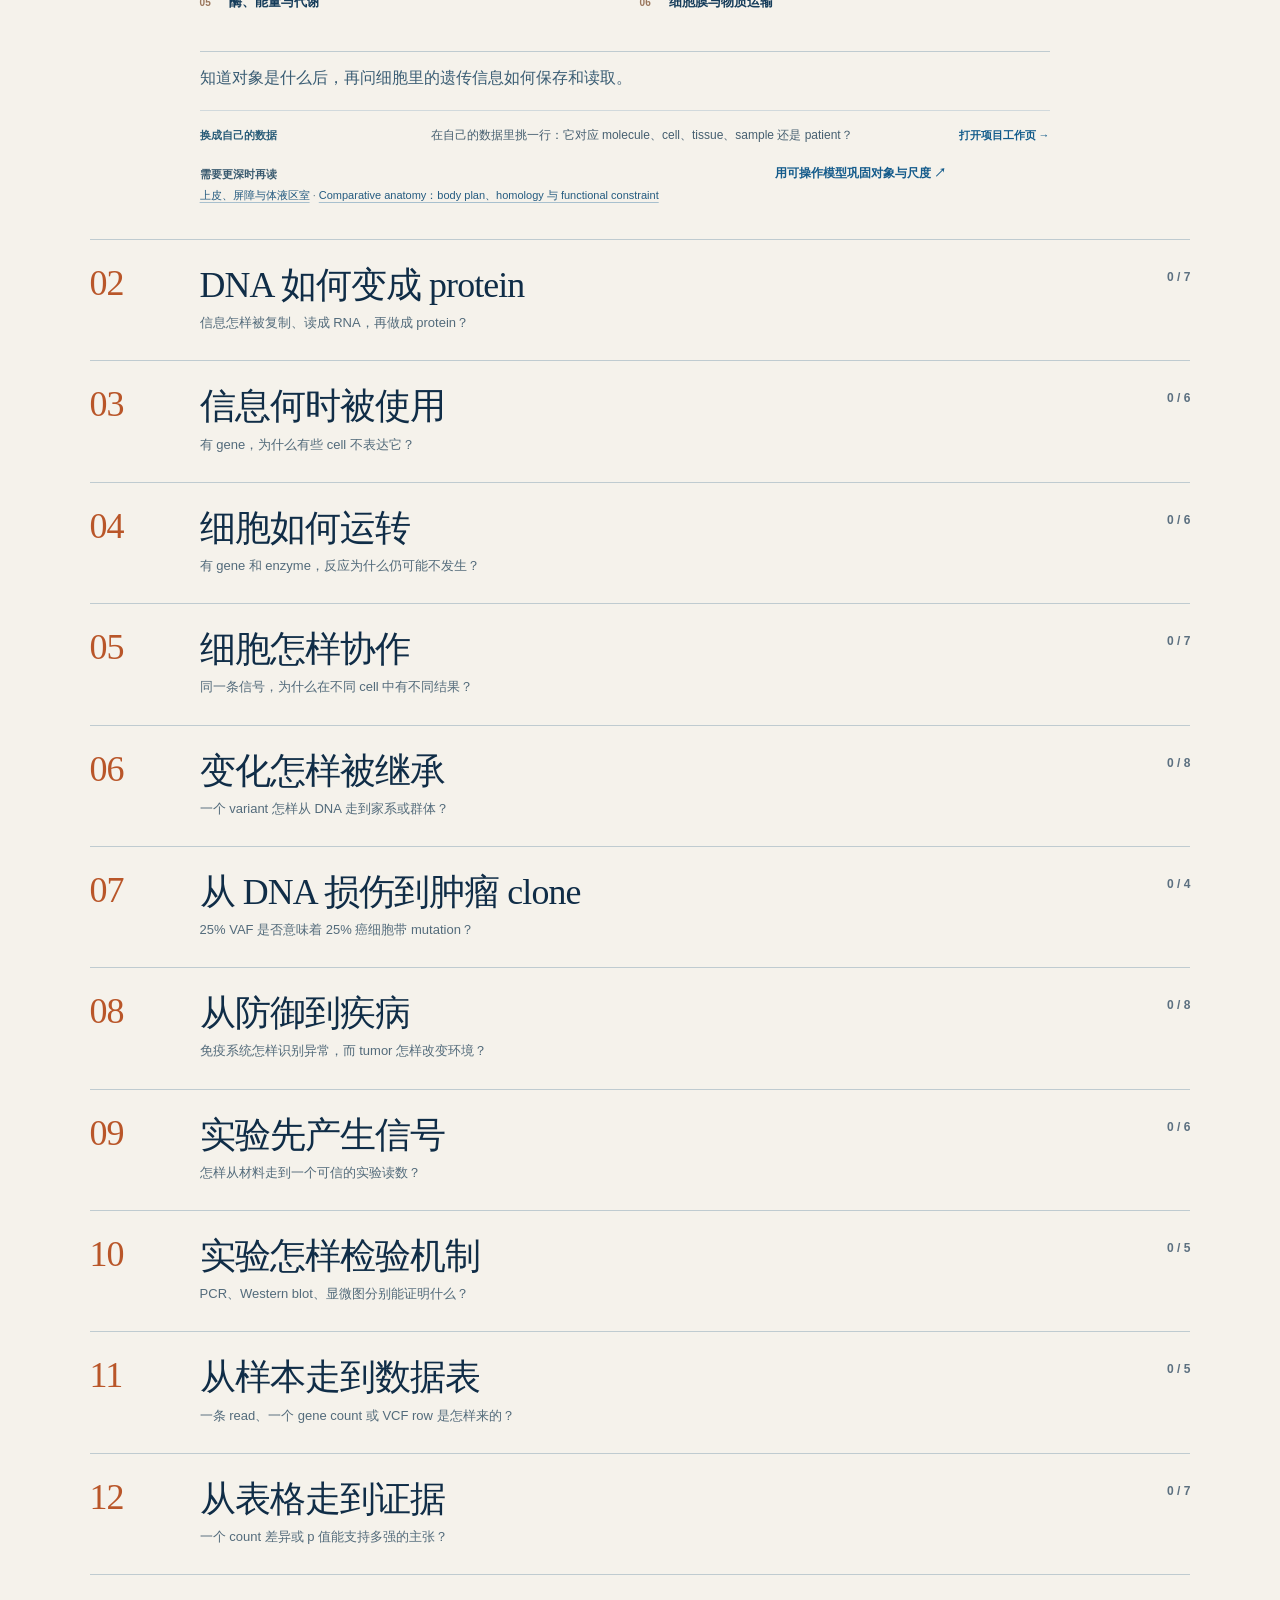
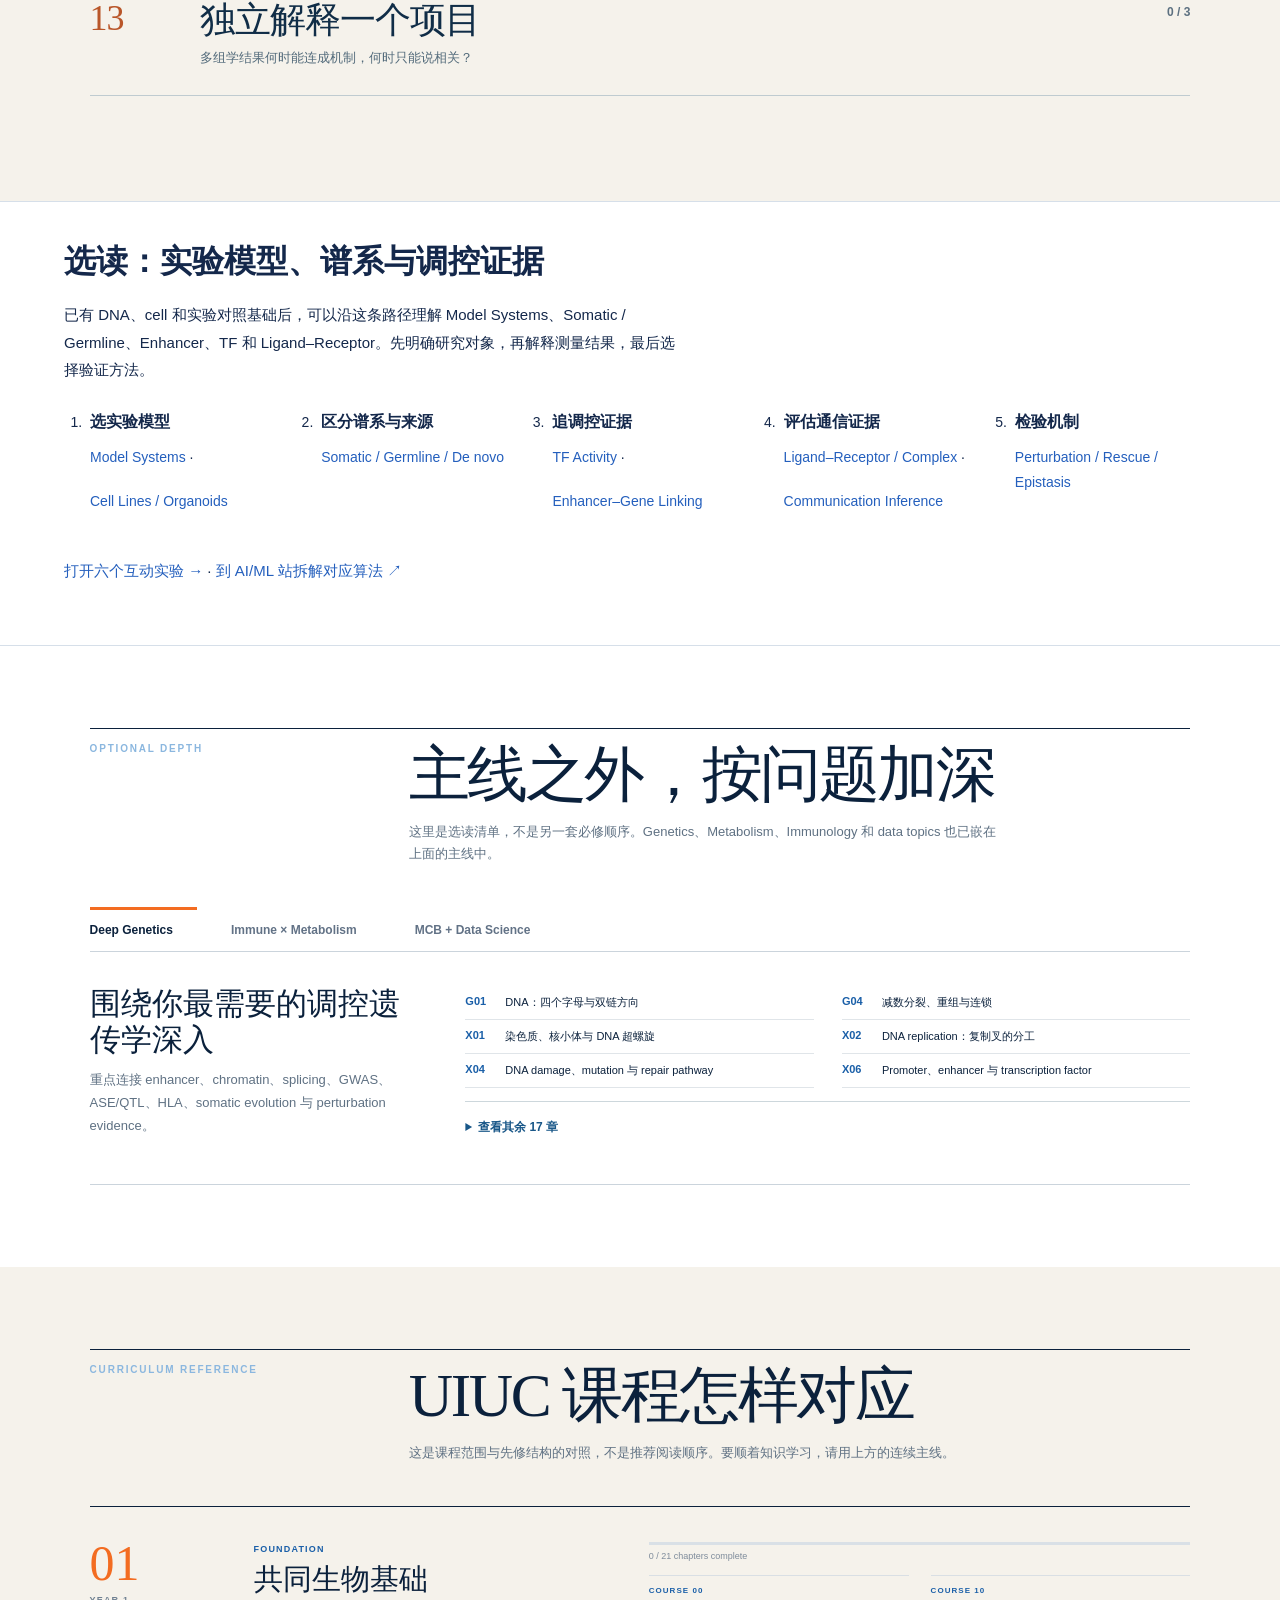
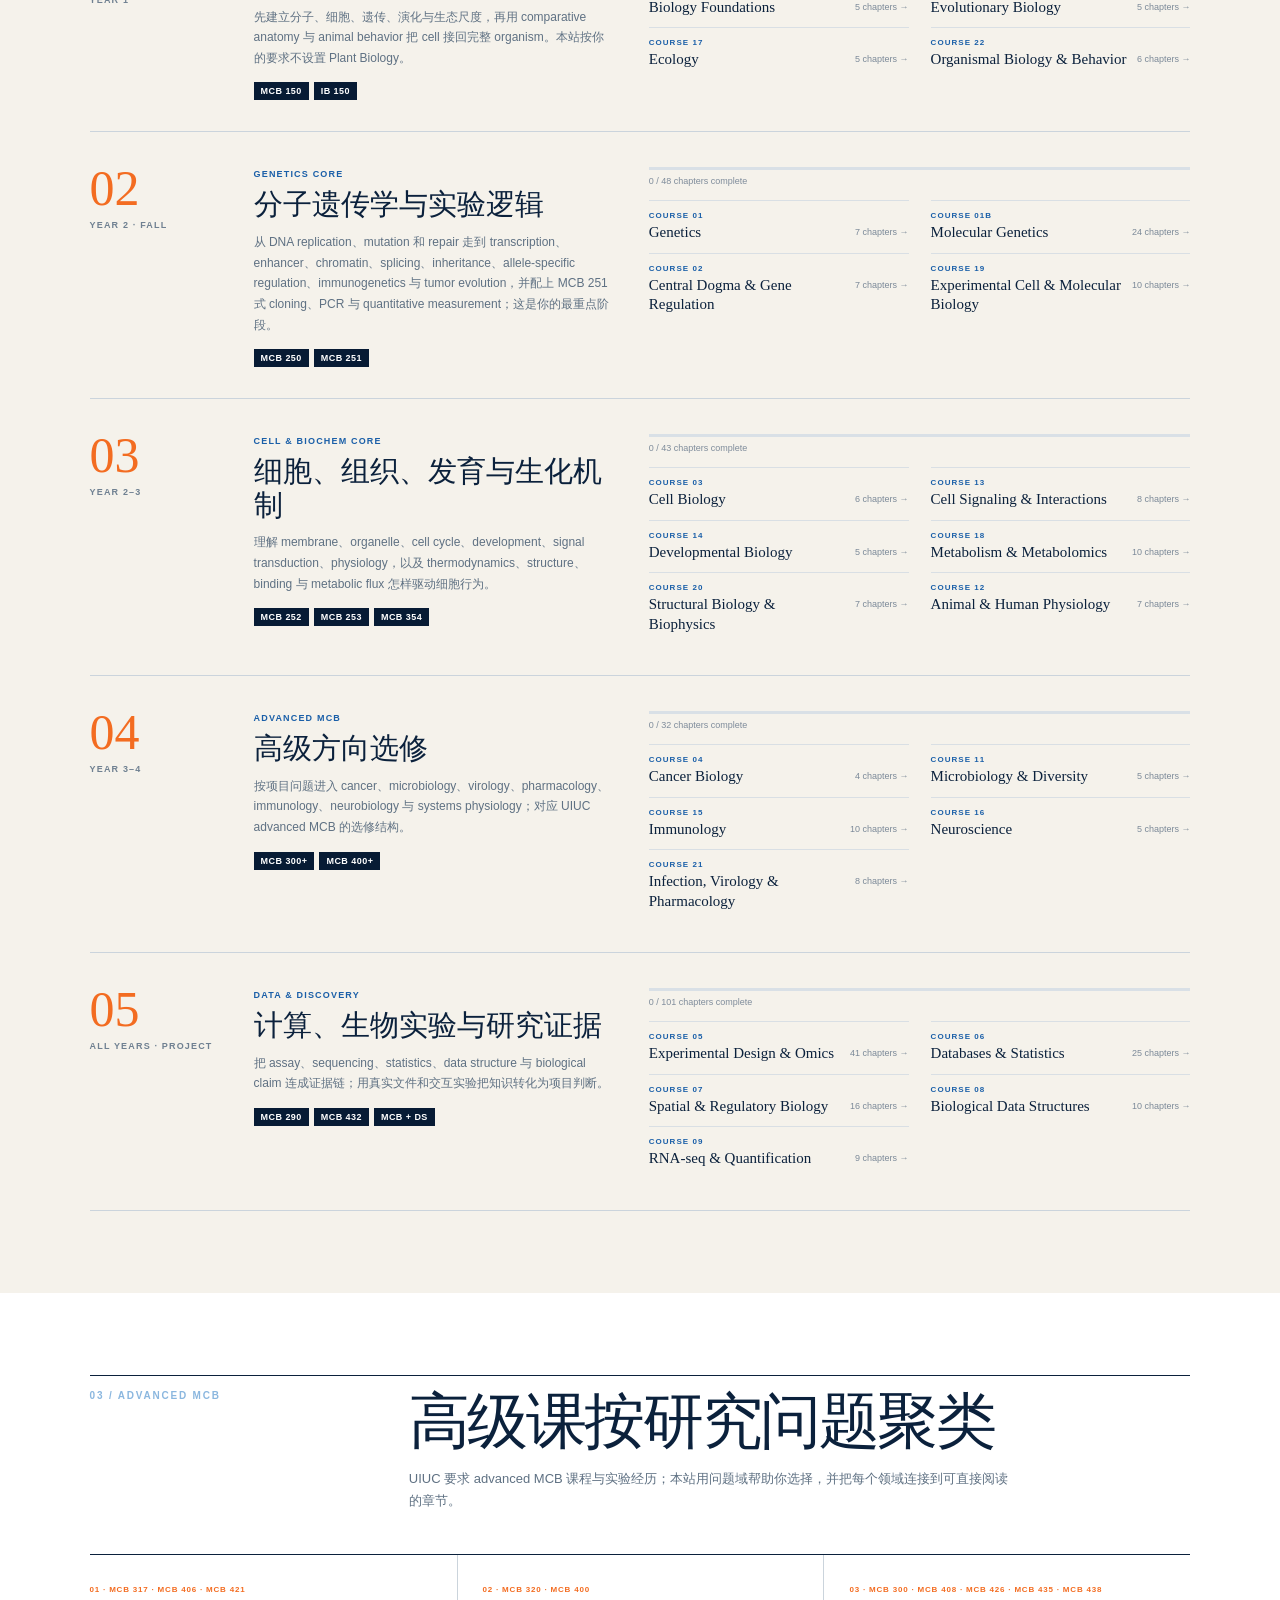
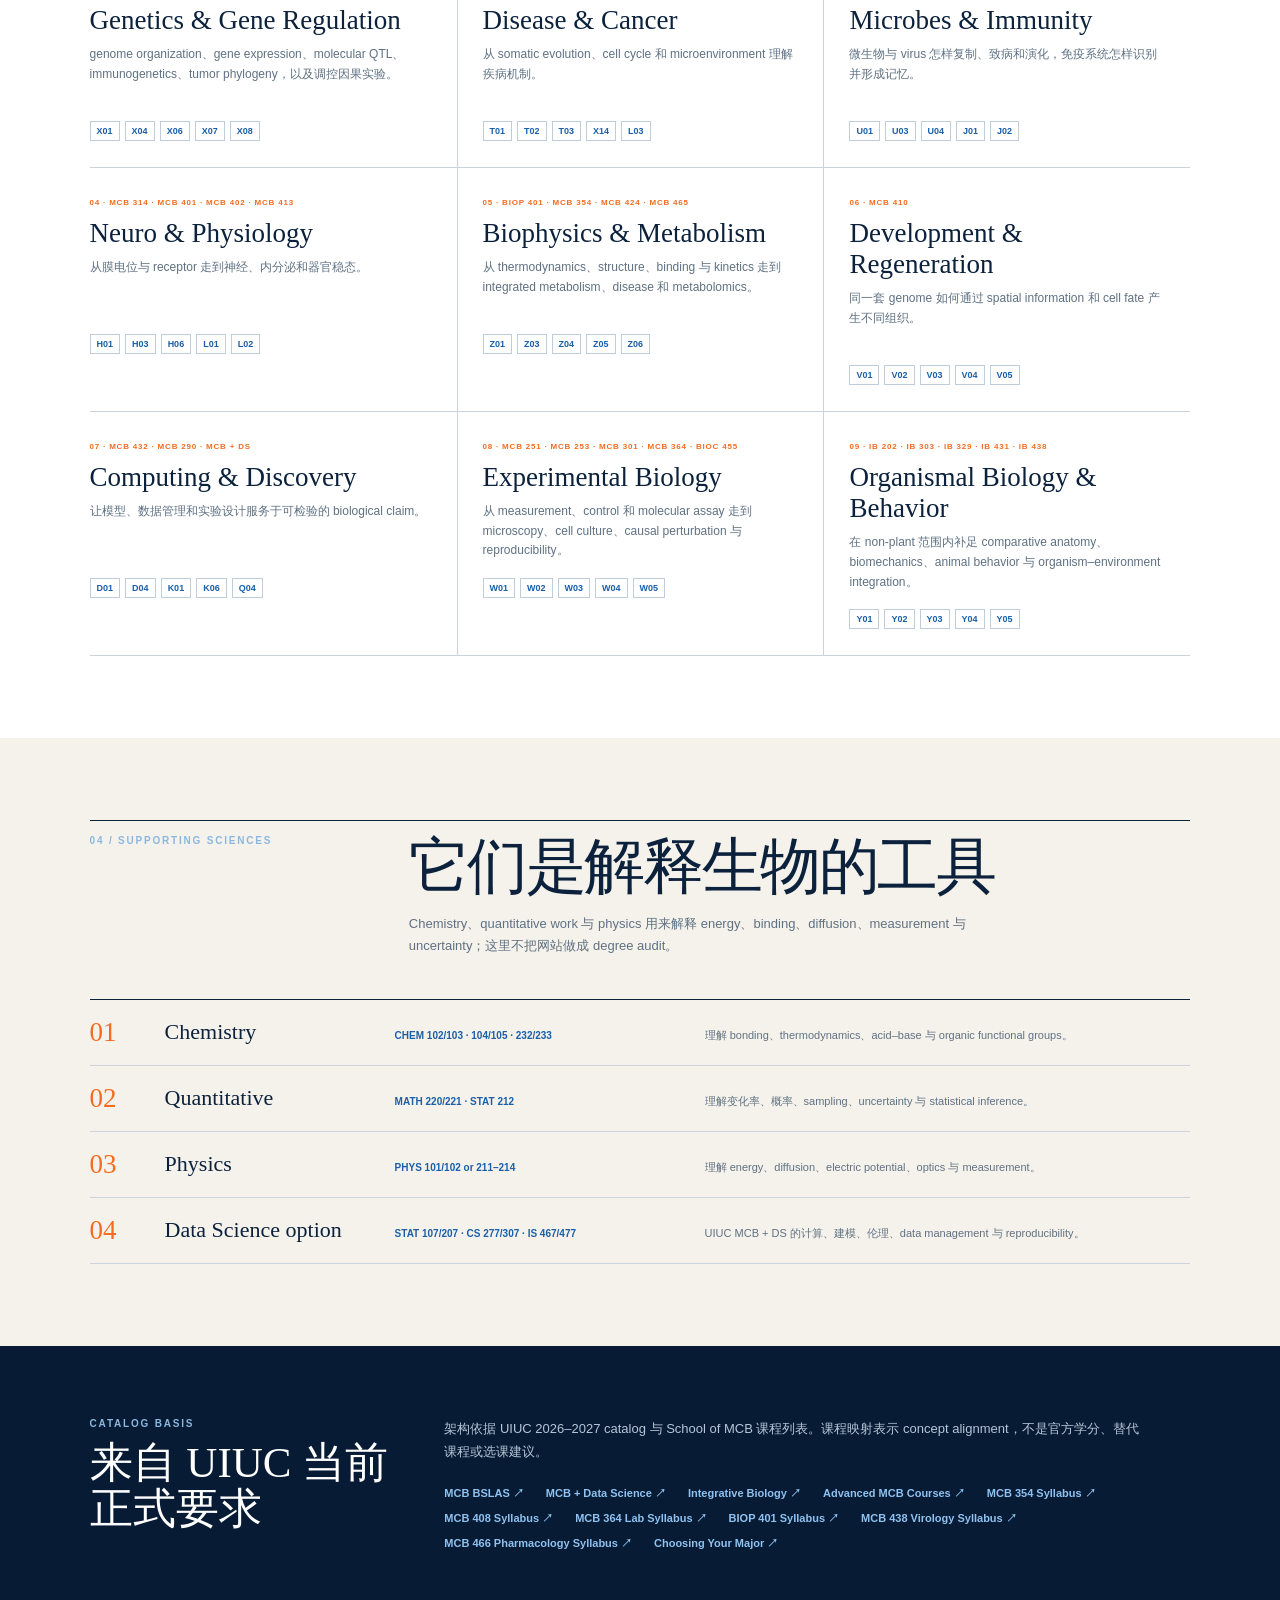
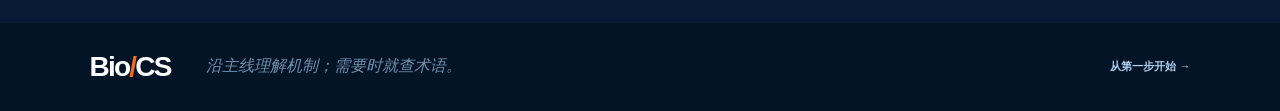
==== commit 451f39ec: "Clarify biology reading flow and preserve the regulation topic sequence" ====
--- a/index.html
+++ b/index.html
@@ -23,8 +23,8 @@
   <script src="textbook-part-8.js" defer></script>
   <script src="textbook-part-9.js" defer></script>
   <script src="textbook-undergrad-a.js" defer></script>
-  <script src="textbook-genetics-deep.js" defer></script>
-  <script src="textbook-genetics-extension.js" defer></script>
+  <script src="textbook-genetics-deep.js?v=20261029-2" defer></script>
+  <script src="textbook-genetics-extension.js?v=20261029-2" defer></script>
   <script src="textbook-undergrad-b.js" defer></script>
   <script src="textbook-immunology-deep.js" defer></script>
   <script src="textbook-undergrad-c.js" defer></script>
@@ -38,11 +38,11 @@
   <script src="textbook-singlecell-spatial.js?v=20261028-2" defer></script>
   <script src="textbook-singlecell-methods.js?v=20261028-3" defer></script>
   <script src="textbook-spatial-methods.js?v=20261028-3" defer></script>
-  <script src="textbook-regulation-bridge.js?v=20261029-1" defer></script>
+  <script src="textbook-regulation-bridge.js?v=20261029-2" defer></script>
   <script src="biology-search.js?v=20261029-1" defer></script>
   <script src="textbook-terminology.js" defer></script>
   <script src="uiuc-curriculum.js?v=20260925-1" defer></script>
-  <script src="guided-path.js?v=20260925-2" defer></script>
+  <script src="guided-path.js?v=20261029-2" defer></script>
   <script src="uiuc-path.js?v=20260925-3" defer></script>
   <link rel="stylesheet" href="regulation-links.css?v=20261029-1">
 </head>
@@ -76,22 +76,22 @@
       </div>
     </section>
 
+    <section class="guided-route" id="guided-route" aria-labelledby="guided-title">
+      <div class="guided-route-intro"><div><h2 id="guided-title">按一条主线学过去。</h2><p>13 个连续单元、78 个先修顺序已核对的核心章节。每一步都回答「上一章为什么是下一章的前提」；每个单元末尾再把知识换成你自己数据中的一个判断。完整 245 章保留为参考库，深入内容按项目需要选读。想集中理解实验模型、TF 或 Ligand–Receptor，可转到下方的 <a href="#regulation-route">调控证据选读路径</a>。</p></div><div class="guided-resume"><span id="guided-progress">载入进度…</span><a id="guided-next" href="textbook.html#b01">从第一步开始 →</a><a href="glossary.html">不认识术语？在这里查，也能在章内点开</a></div></div>
+      <div id="guided-units" class="guided-units"></div>
+    </section>
+
     <section class="regulation-route" id="regulation-route" aria-labelledby="regulation-route-title">
-      <h2 id="regulation-route-title">实验模型、遗传来源与调控证据</h2>
-      <p>沿这条选读路径，把 in vivo / in vitro、somatic / germline、Enhancer、TF 和 Ligand–Receptor 连起来：先明确对象，再看测量，最后选择验证。</p>
+      <h2 id="regulation-route-title">选读：实验模型、谱系与调控证据</h2>
+      <p>已有 DNA、cell 和实验对照基础后，可以沿这条路径理解 Model Systems、Somatic / Germline、Enhancer、TF 和 Ligand–Receptor。先明确研究对象，再解释测量结果，最后选择验证方法。</p>
       <ol>
         <li><strong>选实验模型</strong><a href="textbook.html#rb01">Model Systems</a> · <a href="textbook.html#rb02">Cell Lines / Organoids</a></li>
-        <li><strong>辨遗传来源</strong><a href="textbook.html#rb03">Somatic / Germline / De novo</a></li>
+        <li><strong>区分谱系与来源</strong><a href="textbook.html#rb03">Somatic / Germline / De novo</a></li>
         <li><strong>追调控证据</strong><a href="textbook.html#rb04">TF Activity</a> · <a href="textbook.html#rb05">Enhancer–Gene Linking</a></li>
-        <li><strong>判断通信</strong><a href="textbook.html#rb06">Ligand–Receptor / Complex</a> · <a href="textbook.html#rb07">Communication Inference</a></li>
+        <li><strong>评估通信证据</strong><a href="textbook.html#rb06">Ligand–Receptor / Complex</a> · <a href="textbook.html#rb07">Communication Inference</a></li>
         <li><strong>检验机制</strong><a href="textbook.html#rb08">Perturbation / Rescue / Epistasis</a></li>
       </ol>
       <p><a href="regulation-lab.html">打开六个互动实验 →</a> · <a href="https://haoyunli.github.io/deep-learning-atlas/#/concepts/biology-regulation-inference">到 AI/ML 站拆解对应算法 ↗</a></p>
-    </section>
-
-    <section class="guided-route" id="guided-route" aria-labelledby="guided-title">
-      <div class="guided-route-intro"><div><h2 id="guided-title">按一条主线学过去。</h2><p>13 个连续单元、78 个先修顺序已核对的核心章节。每一步都回答「上一章为什么是下一章的前提」；每个单元末尾再把知识换成你自己数据中的一个判断。完整 245 章保留为参考库，深入内容按项目需要选读。</p></div><div class="guided-resume"><span id="guided-progress">载入进度…</span><a id="guided-next" href="textbook.html#b01">从第一步开始 →</a><a href="glossary.html">不认识术语？在这里查，也能在章内点开</a></div></div>
-      <div id="guided-units" class="guided-units"></div>
     </section>
 
     <section class="track-section" id="choose-track" aria-labelledby="track-title">
